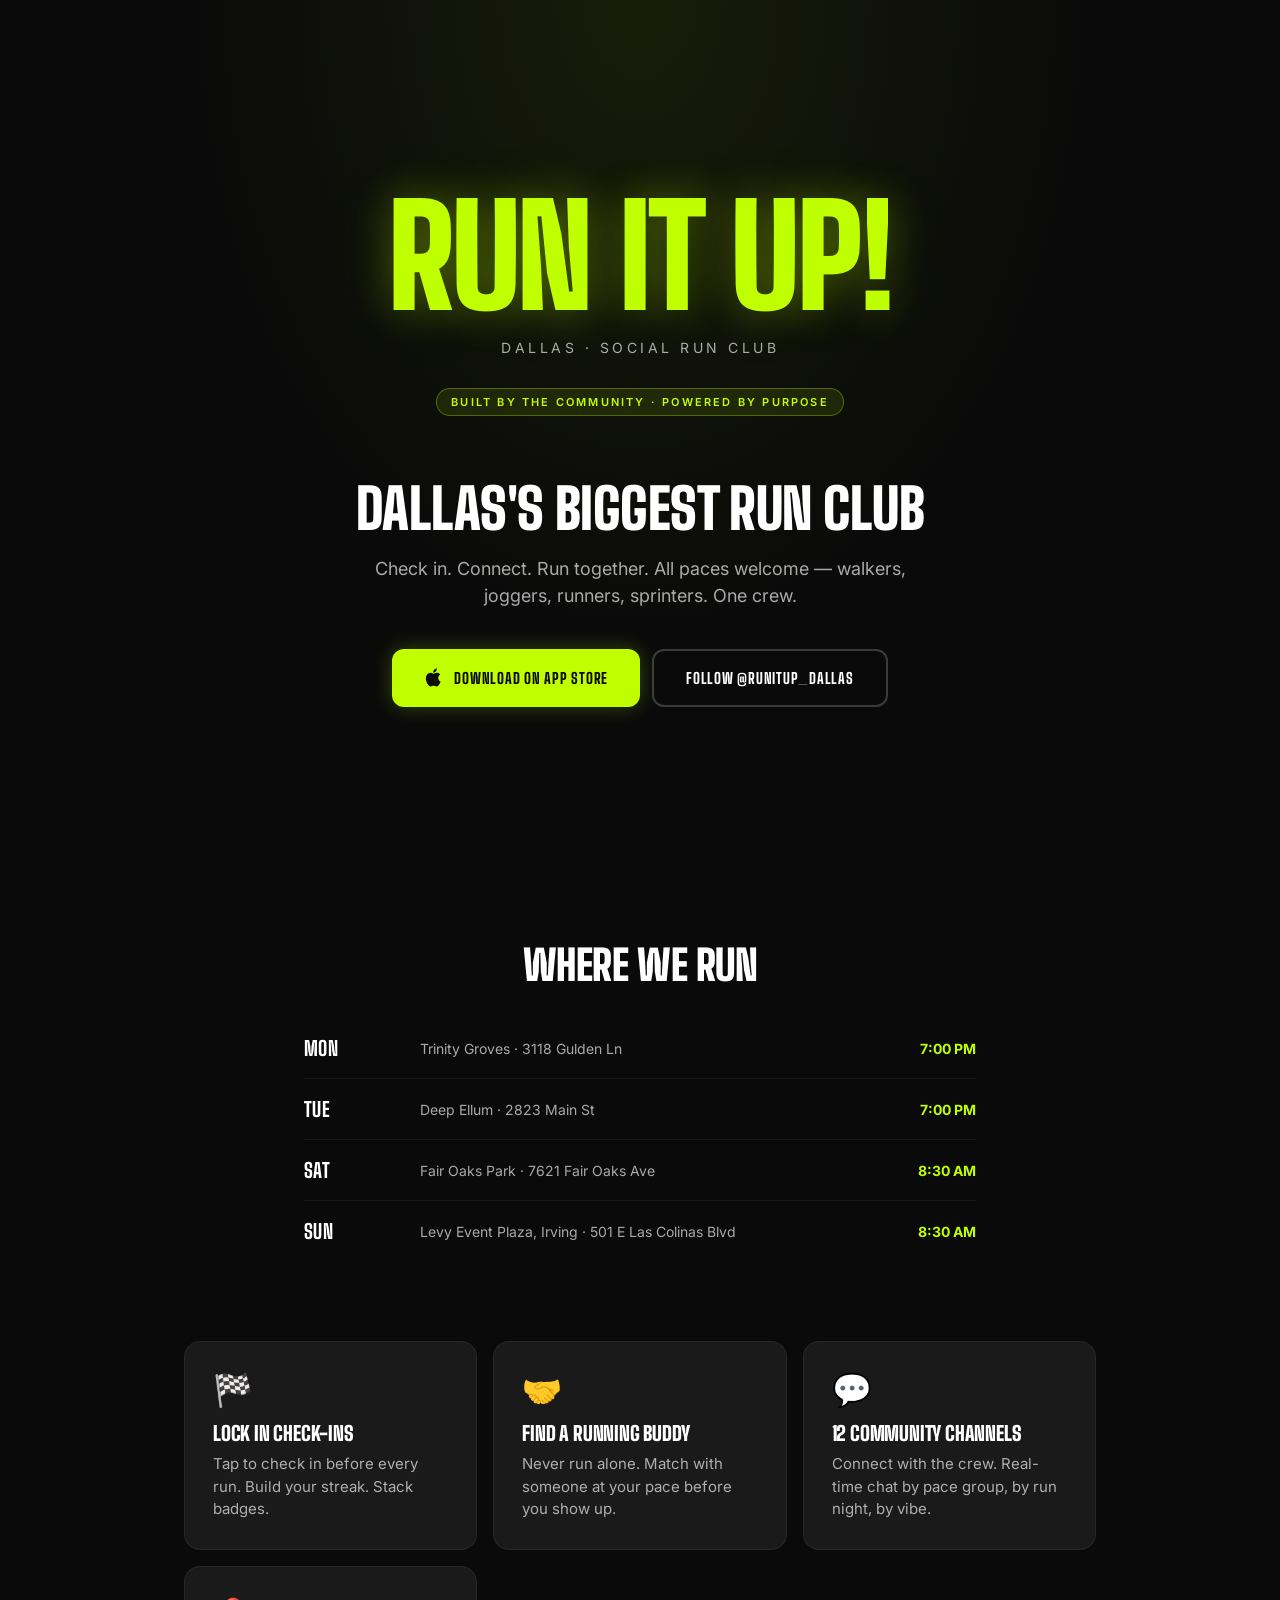
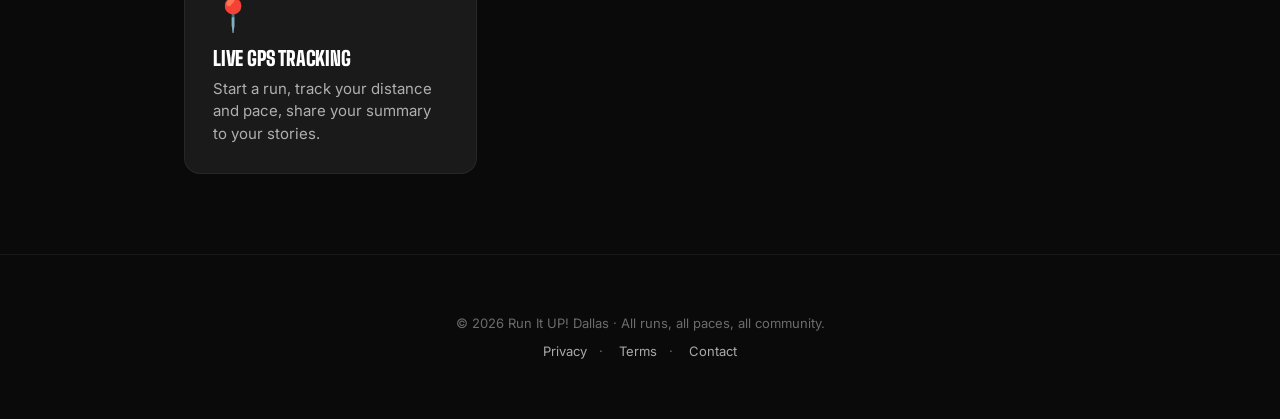
==== index.html @ f22ad1de "Initial landing page" ====
<!DOCTYPE html>
<html lang="en">
<head>
  <meta charset="UTF-8">
  <meta name="viewport" content="width=device-width, initial-scale=1.0, viewport-fit=cover">
  <title>Run It UP! Dallas — Built By the Community, Powered by Purpose</title>
  <meta name="description" content="Run It UP! Dallas is Dallas's biggest run club. Download the app to check in, connect with runners, and find your pace.">
  <meta name="theme-color" content="#0A0A0A">
  <meta property="og:title" content="Run It UP! Dallas">
  <meta property="og:description" content="Dallas's biggest run club. Download the app.">
  <meta property="og:image" content="https://runitup-app.netlify.app/assets/og-image.jpg">
  <link rel="preconnect" href="https://fonts.googleapis.com">
  <link rel="preconnect" href="https://fonts.gstatic.com" crossorigin>
  <link href="https://fonts.googleapis.com/css2?family=Big+Shoulders+Display:wght@700;800;900&family=Inter:wght@400;500;600;700&display=swap" rel="stylesheet">
  <style>
    :root {
      --bg: #0A0A0A;
      --surface: #1A1A1A;
      --primary: #BFFF00;
      --text: #FFFFFF;
      --muted: rgba(255,255,255,0.65);
      --muted-2: rgba(255,255,255,0.4);
      --display: 'Big Shoulders Display', 'Arial Black', Impact, sans-serif;
      --body: 'Inter', -apple-system, BlinkMacSystemFont, sans-serif;
    }
    * { margin: 0; padding: 0; box-sizing: border-box; }
    html, body { background: var(--bg); color: var(--text); font-family: var(--body); overflow-x: hidden; -webkit-font-smoothing: antialiased; }
    .hero { min-height: 100vh; display: flex; flex-direction: column; align-items: center; justify-content: center; padding: 48px 24px; text-align: center; position: relative; background: radial-gradient(ellipse at top, rgba(191,255,0,0.08), transparent 50%), #0A0A0A; }
    .logo-mark { font-family: var(--display); font-weight: 900; font-size: clamp(56px, 12vw, 140px); color: var(--primary); letter-spacing: -0.02em; line-height: 0.9; text-transform: uppercase; text-shadow: 0 0 40px rgba(191,255,0,0.3), 0 0 80px rgba(191,255,0,0.1); }
    .tagline { font-family: var(--body); font-size: 14px; letter-spacing: 0.25em; text-transform: uppercase; color: var(--muted); margin-top: 20px; }
    .hero h1 { font-family: var(--display); font-weight: 900; font-size: clamp(32px, 5vw, 56px); color: var(--text); margin-top: 64px; text-transform: uppercase; letter-spacing: -0.01em; line-height: 1.05; max-width: 720px; }
    .hero-lead { font-size: 18px; color: var(--muted); margin-top: 16px; max-width: 560px; line-height: 1.5; }
    .hero-badge { display: inline-block; font-size: 11px; letter-spacing: 0.2em; text-transform: uppercase; color: var(--primary); background: rgba(191,255,0,0.1); border: 1px solid rgba(191,255,0,0.3); padding: 6px 14px; border-radius: 999px; margin-top: 32px; font-weight: 600; }
    .cta-row { display: flex; gap: 12px; flex-wrap: wrap; justify-content: center; margin-top: 40px; }
    .btn { display: inline-flex; align-items: center; gap: 10px; font-family: var(--display); font-weight: 800; letter-spacing: 0.05em; text-transform: uppercase; padding: 18px 32px; border-radius: 12px; text-decoration: none; font-size: 15px; transition: transform 0.15s ease, box-shadow 0.15s ease; }
    .btn:active { transform: scale(0.97); }
    .btn-primary { background: var(--primary); color: var(--bg); box-shadow: 0 0 20px rgba(191,255,0,0.25); }
    .btn-primary:hover { box-shadow: 0 0 40px rgba(191,255,0,0.5); }
    .btn-secondary { background: transparent; color: var(--text); border: 2px solid rgba(255,255,255,0.2); }
    .btn-secondary:hover { border-color: var(--primary); color: var(--primary); }
    .ref-note { margin-top: 28px; padding: 16px 20px; background: rgba(191,255,0,0.06); border: 1px solid rgba(191,255,0,0.2); border-radius: 12px; max-width: 440px; font-size: 14px; color: var(--text); text-align: left; display: none; }
    .ref-note strong { color: var(--primary); }
    .grid { display: grid; grid-template-columns: repeat(auto-fit, minmax(240px, 1fr)); gap: 16px; max-width: 960px; margin: 80px auto; padding: 0 24px; }
    .card { background: var(--surface); border: 1px solid rgba(255,255,255,0.06); border-radius: 16px; padding: 28px; }
    .card h3 { font-family: var(--display); font-weight: 900; text-transform: uppercase; font-size: 20px; margin-bottom: 8px; letter-spacing: -0.01em; }
    .card p { color: var(--muted); font-size: 15px; line-height: 1.5; }
    .card .emoji { font-size: 32px; display: block; margin-bottom: 12px; }
    .run-list { max-width: 720px; margin: 40px auto 80px; padding: 0 24px; }
    .run-list h2 { font-family: var(--display); font-weight: 900; text-transform: uppercase; font-size: clamp(28px, 4vw, 42px); text-align: center; margin-bottom: 28px; letter-spacing: -0.01em; }
    .run-row { display: flex; align-items: center; justify-content: space-between; padding: 18px 0; border-bottom: 1px solid rgba(255,255,255,0.06); gap: 16px; }
    .run-row:last-child { border-bottom: none; }
    .run-day { font-family: var(--display); font-weight: 800; font-size: 20px; color: var(--text); text-transform: uppercase; letter-spacing: 0.02em; min-width: 100px; }
    .run-location { flex: 1; color: var(--muted); font-size: 14px; }
    .run-time { color: var(--primary); font-weight: 700; font-size: 14px; }
    footer { text-align: center; padding: 60px 24px; border-top: 1px solid rgba(255,255,255,0.06); color: var(--muted-2); font-size: 13px; }
    footer a { color: var(--muted); text-decoration: none; margin: 0 12px; }
    footer a:hover { color: var(--primary); }
    .callback-screen { position: fixed; inset: 0; background: var(--bg); z-index: 9999; display: none; flex-direction: column; align-items: center; justify-content: center; padding: 24px; text-align: center; }
    .callback-screen.active { display: flex; }
    .spinner { width: 48px; height: 48px; border: 3px solid rgba(191,255,0,0.2); border-top-color: var(--primary); border-radius: 50%; animation: spin 1s linear infinite; margin-bottom: 24px; }
    @keyframes spin { to { transform: rotate(360deg); } }
    .callback-screen h2 { font-family: var(--display); font-weight: 900; font-size: 32px; text-transform: uppercase; margin-bottom: 12px; }
    .callback-screen p { color: var(--muted); margin-bottom: 24px; max-width: 360px; }
  </style>
</head>
<body>

  <!-- Auth callback overlay: shown when URL has code/token params -->
  <div id="callback" class="callback-screen">
    <div class="spinner"></div>
    <h2 id="cb-title">Opening Run It UP!</h2>
    <p id="cb-text">Hang on — taking you into the app.</p>
    <a id="cb-manual" class="btn btn-primary" style="display:none;" href="#">Open the App</a>
  </div>

  <main class="hero">
    <div class="logo-mark">RUN IT UP!</div>
    <div class="tagline">Dallas · Social Run Club</div>

    <span class="hero-badge">Built By the Community · Powered by Purpose</span>
    <h1>Dallas's Biggest Run Club</h1>
    <p class="hero-lead">Check in. Connect. Run together. All paces welcome — walkers, joggers, runners, sprinters. One crew.</p>

    <div id="ref-note" class="ref-note"></div>

    <div class="cta-row">
      <a class="btn btn-primary" href="https://apps.apple.com/us/app/run-it-up-dallas/id6749632500">
        <svg width="20" height="20" viewBox="0 0 24 24" fill="currentColor"><path d="M17.05 12.04c-.03-2.73 2.23-4.05 2.33-4.11-1.27-1.86-3.25-2.11-3.95-2.14-1.68-.17-3.28 1-4.14 1-.87 0-2.18-.97-3.58-.95-1.84.03-3.54 1.07-4.49 2.72-1.91 3.31-.49 8.22 1.38 10.91.91 1.32 2 2.81 3.4 2.76 1.37-.05 1.89-.89 3.55-.89 1.65 0 2.11.89 3.57.86 1.47-.02 2.4-1.34 3.31-2.67 1.04-1.53 1.47-3.01 1.49-3.09-.03-.01-2.85-1.1-2.88-4.35zm-2.73-8c.75-.91 1.26-2.18 1.12-3.44-1.08.04-2.4.72-3.18 1.62-.7.8-1.31 2.09-1.15 3.33 1.21.1 2.45-.61 3.21-1.51z"/></svg>
        Download on App Store
      </a>
      <a class="btn btn-secondary" href="https://instagram.com/runitup_dallas">Follow @runitup_dallas</a>
    </div>
  </main>

  <section class="run-list">
    <h2>Where We Run</h2>
    <div class="run-row"><div class="run-day">Mon</div><div class="run-location">Trinity Groves · 3118 Gulden Ln</div><div class="run-time">7:00 PM</div></div>
    <div class="run-row"><div class="run-day">Tue</div><div class="run-location">Deep Ellum · 2823 Main St</div><div class="run-time">7:00 PM</div></div>
    <div class="run-row"><div class="run-day">Sat</div><div class="run-location">Fair Oaks Park · 7621 Fair Oaks Ave</div><div class="run-time">8:30 AM</div></div>
    <div class="run-row"><div class="run-day">Sun</div><div class="run-location">Levy Event Plaza, Irving · 501 E Las Colinas Blvd</div><div class="run-time">8:30 AM</div></div>
  </section>

  <section class="grid">
    <div class="card"><span class="emoji">🏁</span><h3>Lock In Check-Ins</h3><p>Tap to check in before every run. Build your streak. Stack badges.</p></div>
    <div class="card"><span class="emoji">🤝</span><h3>Find a Running Buddy</h3><p>Never run alone. Match with someone at your pace before you show up.</p></div>
    <div class="card"><span class="emoji">💬</span><h3>12 Community Channels</h3><p>Connect with the crew. Real-time chat by pace group, by run night, by vibe.</p></div>
    <div class="card"><span class="emoji">📍</span><h3>Live GPS Tracking</h3><p>Start a run, track your distance and pace, share your summary to your stories.</p></div>
  </section>

  <footer>
    <div>&copy; 2026 Run It UP! Dallas · All runs, all paces, all community.</div>
    <div style="margin-top: 12px;">
      <a href="/privacy.html">Privacy</a>·
      <a href="/terms.html">Terms</a>·
      <a href="mailto:contactus@runitupdallas.com">Contact</a>
    </div>
  </footer>

  <script>
    // ===== AUTH DEEP-LINK CALLBACK HANDLER =====
    // Supabase email confirmation, password reset, magic link all redirect here.
    // We preserve the hash/query and forward to the iOS deep link scheme.
    (function() {
      const hash = window.location.hash || '';
      const search = window.location.search || '';
      const path = window.location.pathname || '/';

      const isAuthCallback = path.includes('/auth/callback') || hash.includes('access_token') || hash.includes('error_code') || search.includes('code=') || search.includes('token_hash=');

      if (isAuthCallback) {
        const cb = document.getElementById('callback');
        cb.classList.add('active');

        // Build deep link preserving params
        const deepLink = 'com.runitupdallas.app://auth/callback' + search + hash;
        const manual = document.getElementById('cb-manual');
        manual.href = deepLink;

        // Try automatic open
        window.location.replace(deepLink);

        // If we're still here in 2s, show manual button
        setTimeout(() => {
          document.getElementById('cb-title').textContent = 'Almost there';
          document.getElementById('cb-text').textContent = 'If the app didn\'t open, tap below.';
          manual.style.display = 'inline-flex';
        }, 2000);
        return;
      }

      // ===== REFERRAL LINK HANDLING =====
      const params = new URLSearchParams(search);
      const ref = params.get('ref');
      if (ref) {
        // Store ref for attribution (read by app on first launch via pasteboard sharing)
        try { localStorage.setItem('riu_ref', ref); } catch {}
        // Show personalized banner
        const note = document.getElementById('ref-note');
        note.innerHTML = '<strong>A friend invited you.</strong> Download the app and you\'ll show up in their crew.';
        note.style.display = 'block';
      }
    })();
  </script>
</body>
</html>
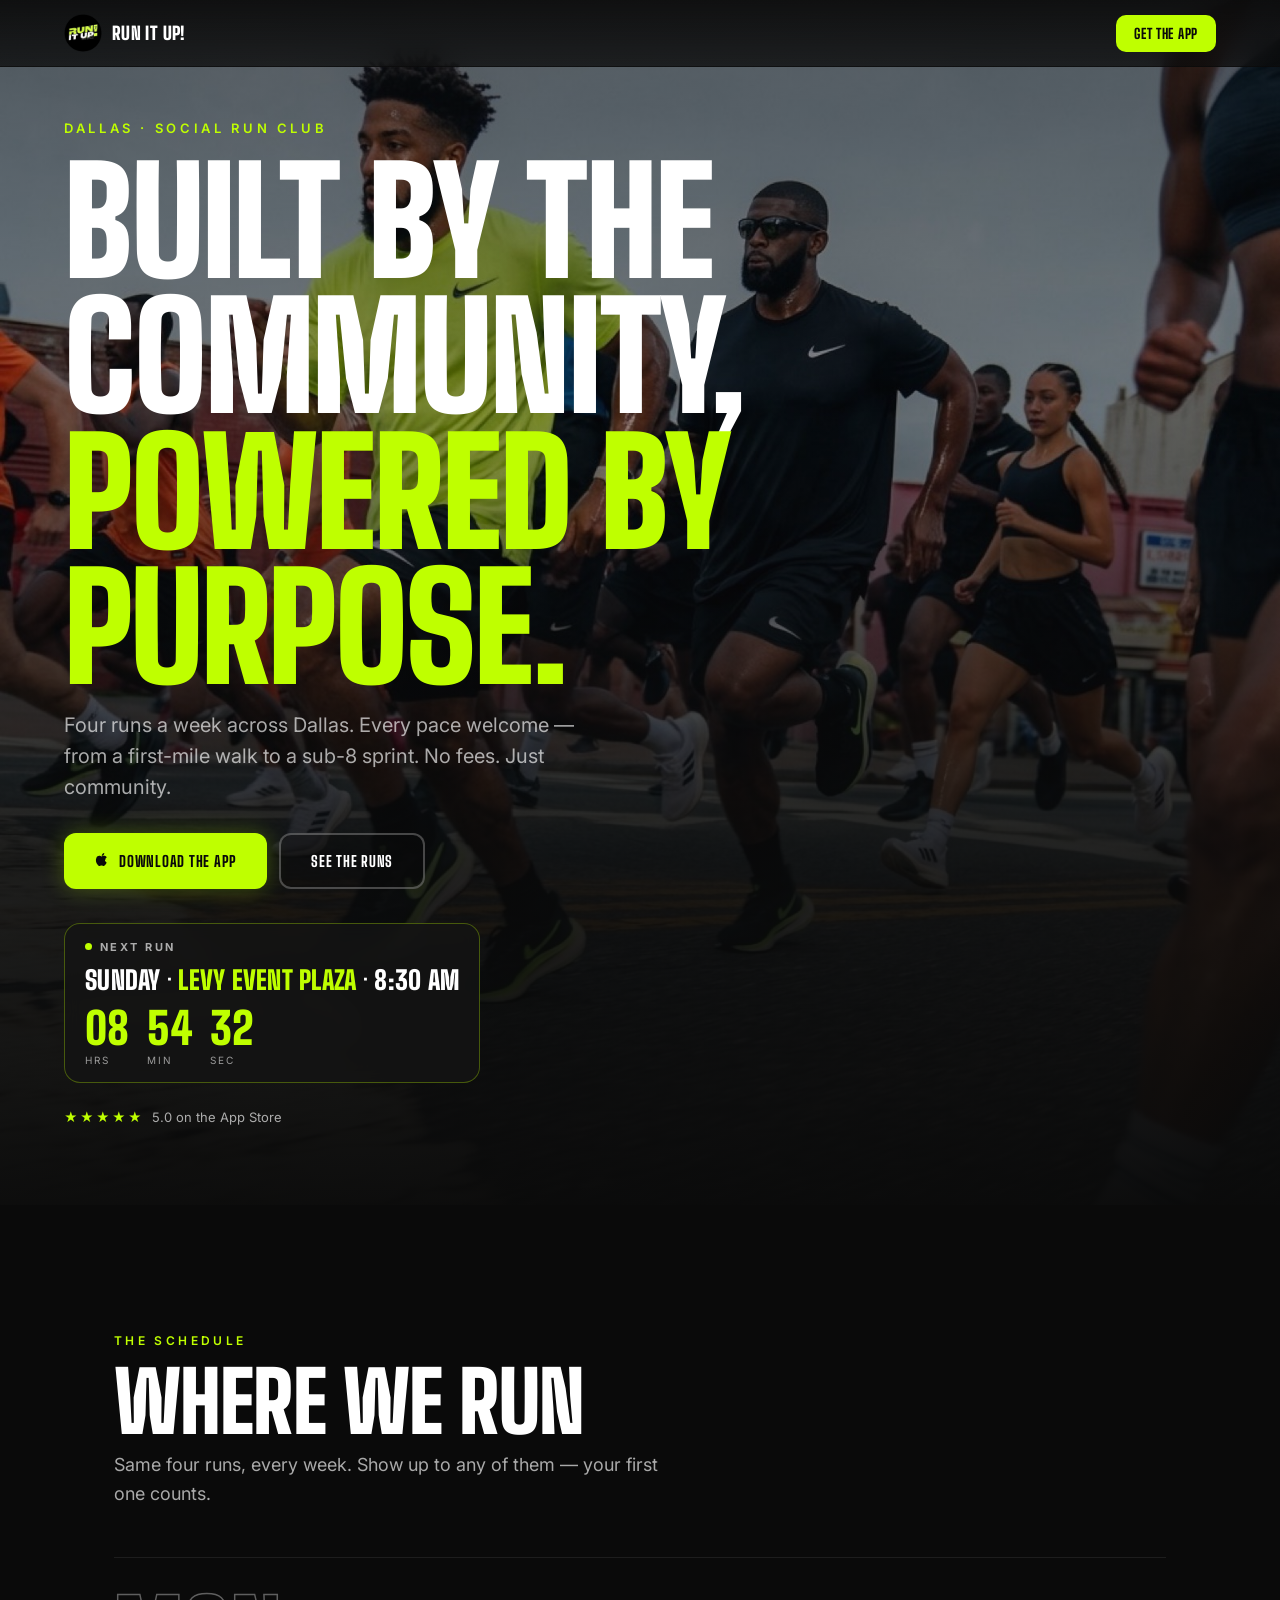
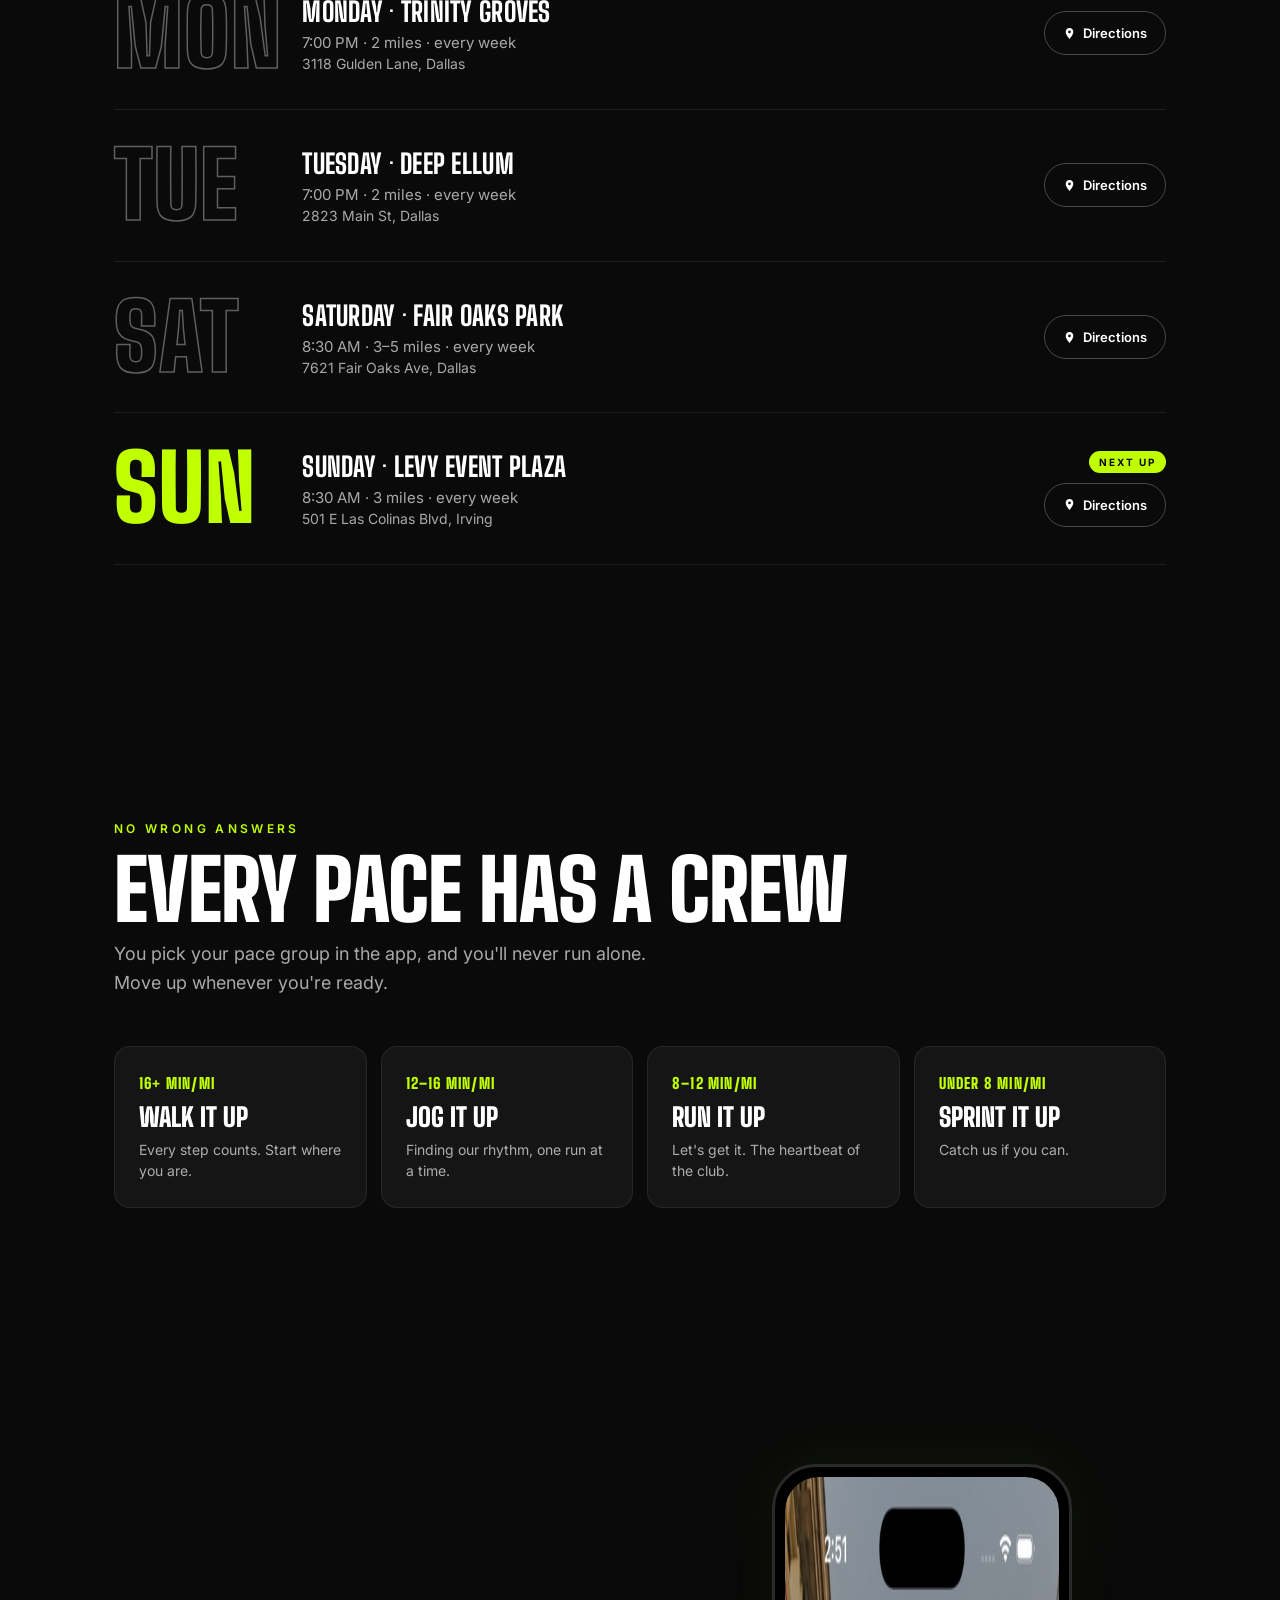
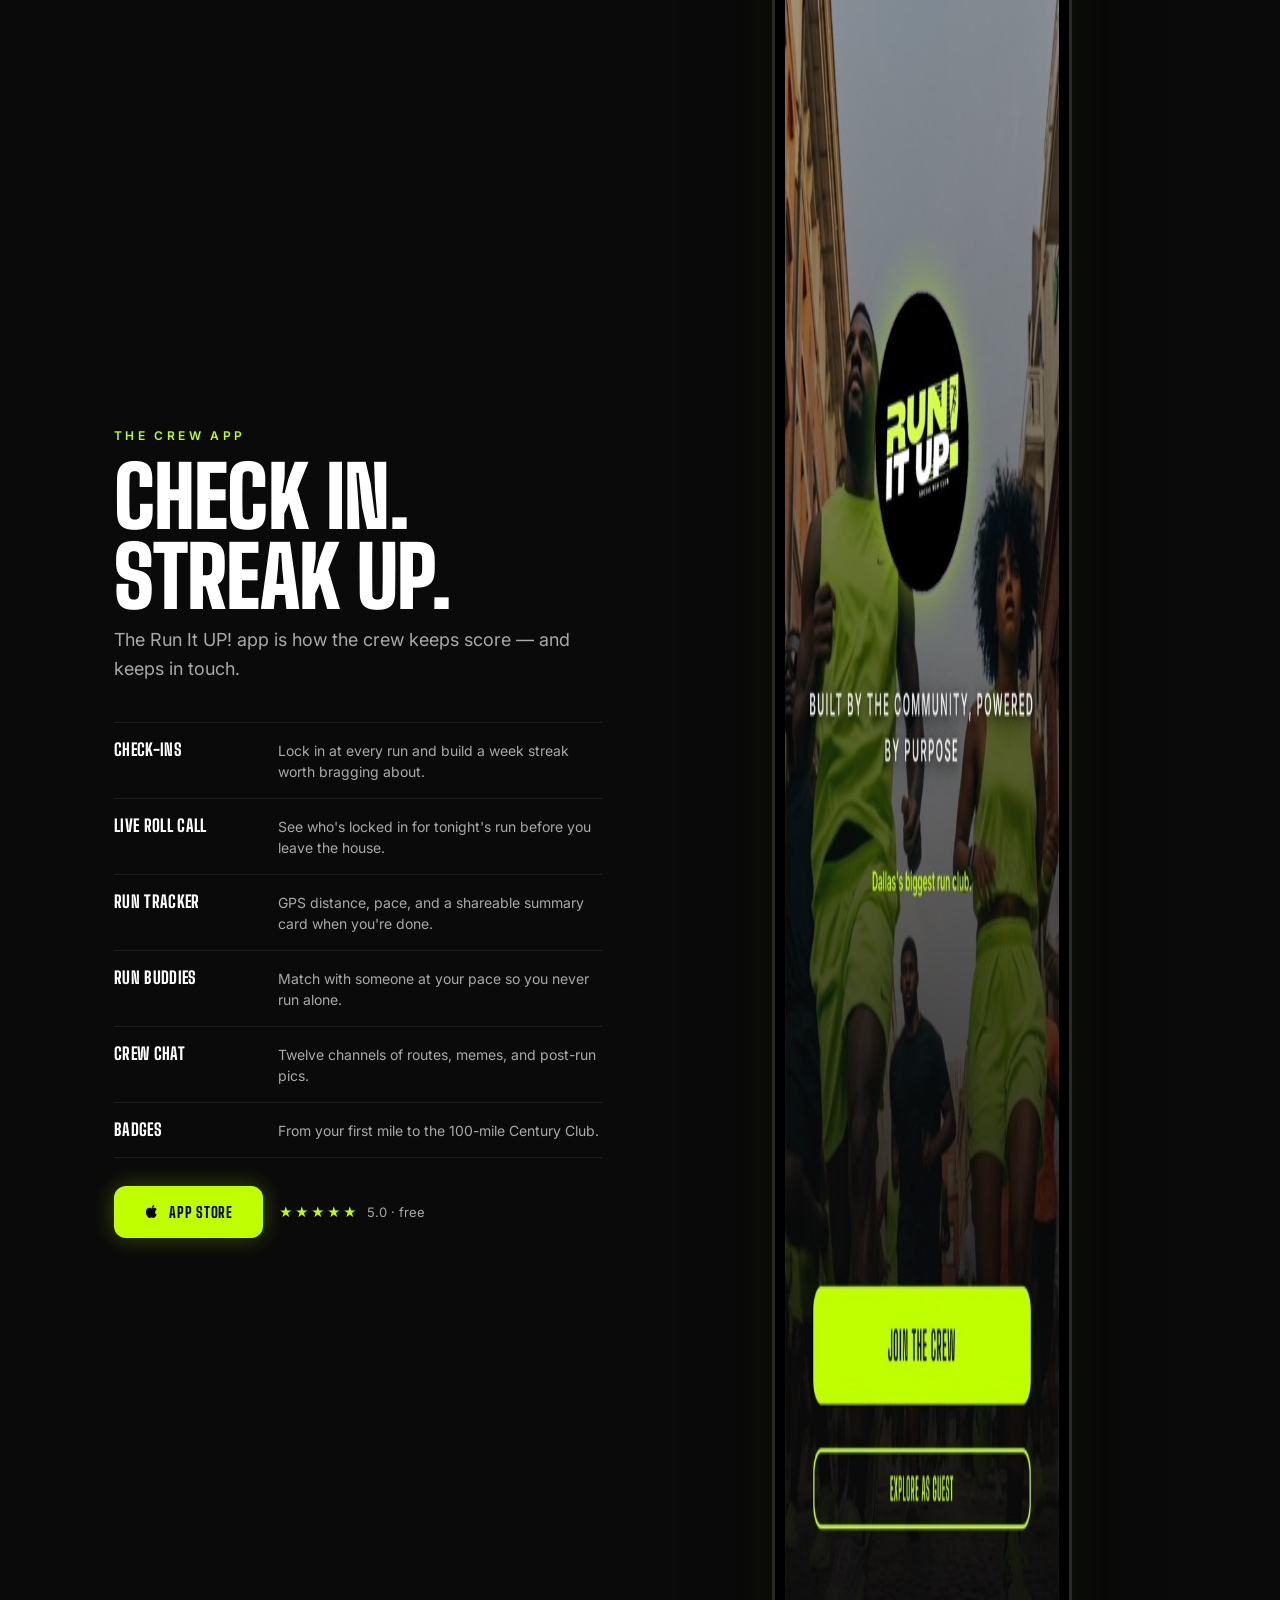
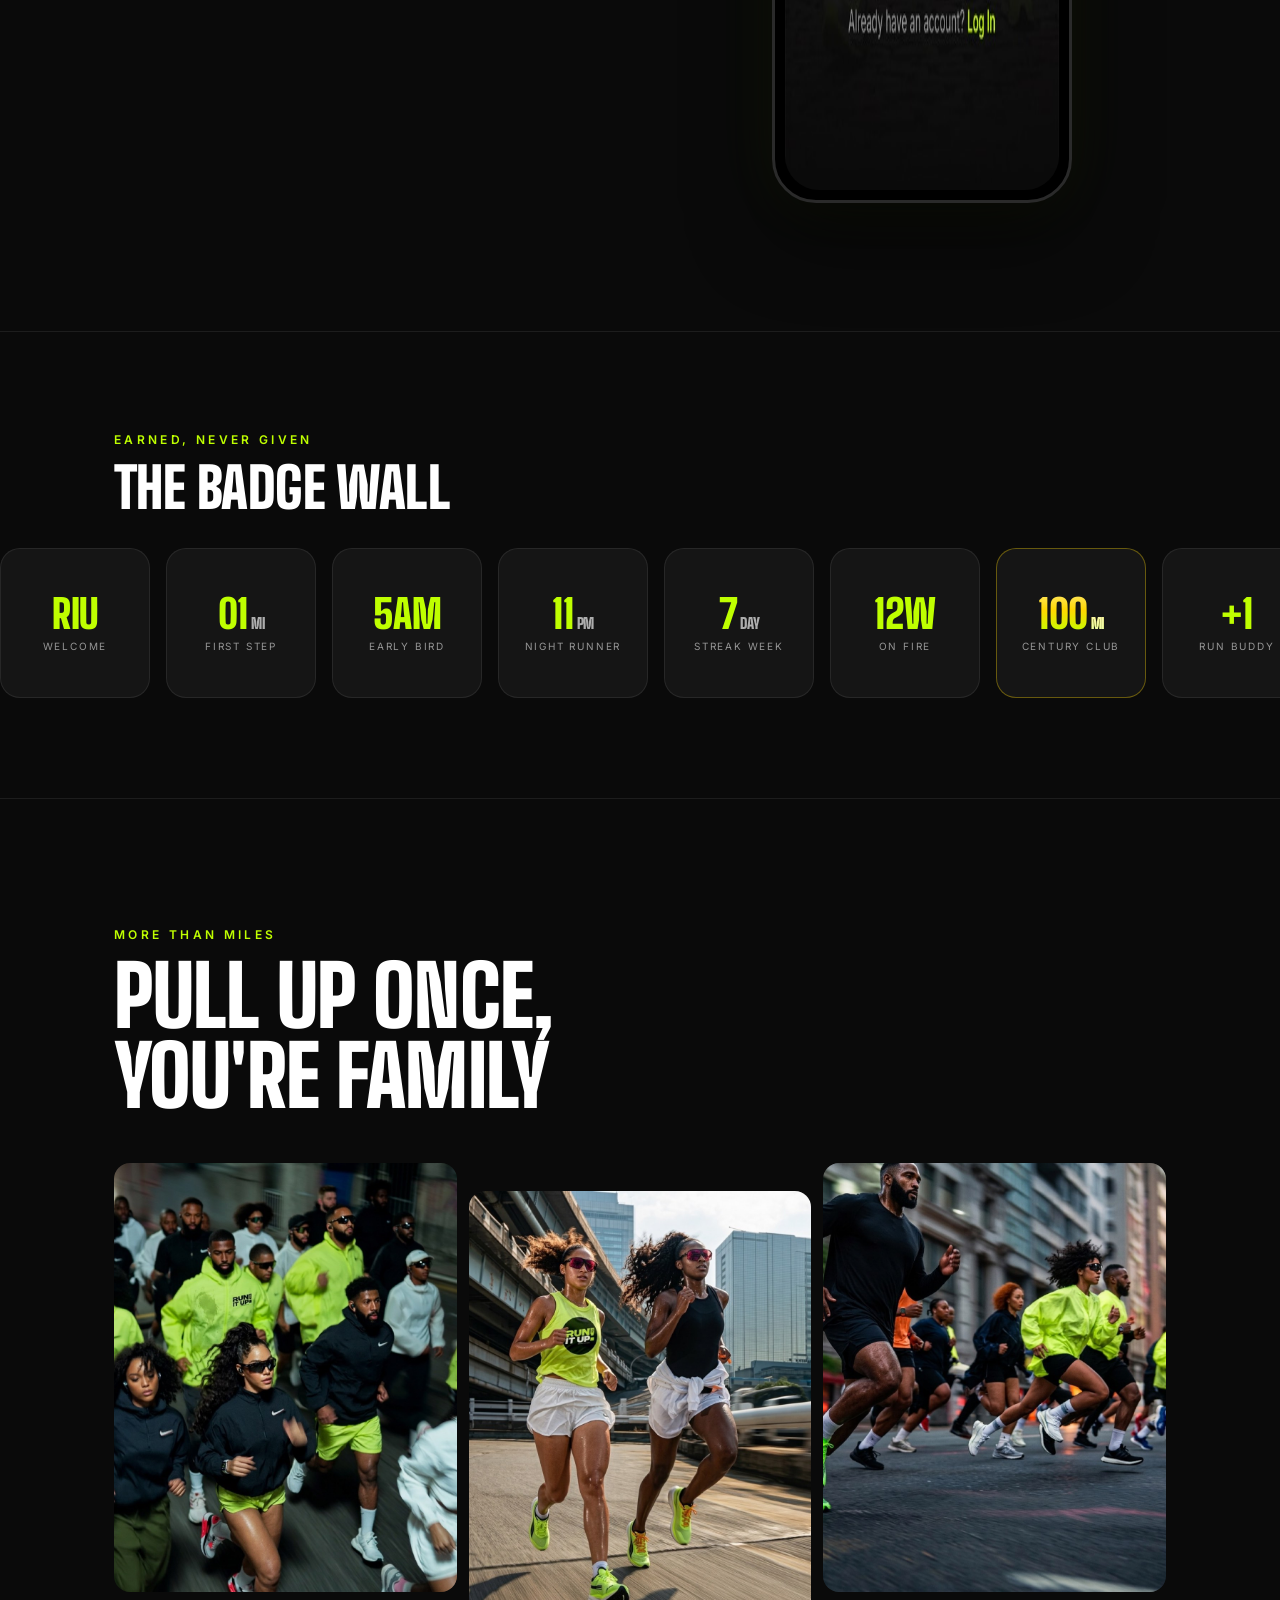
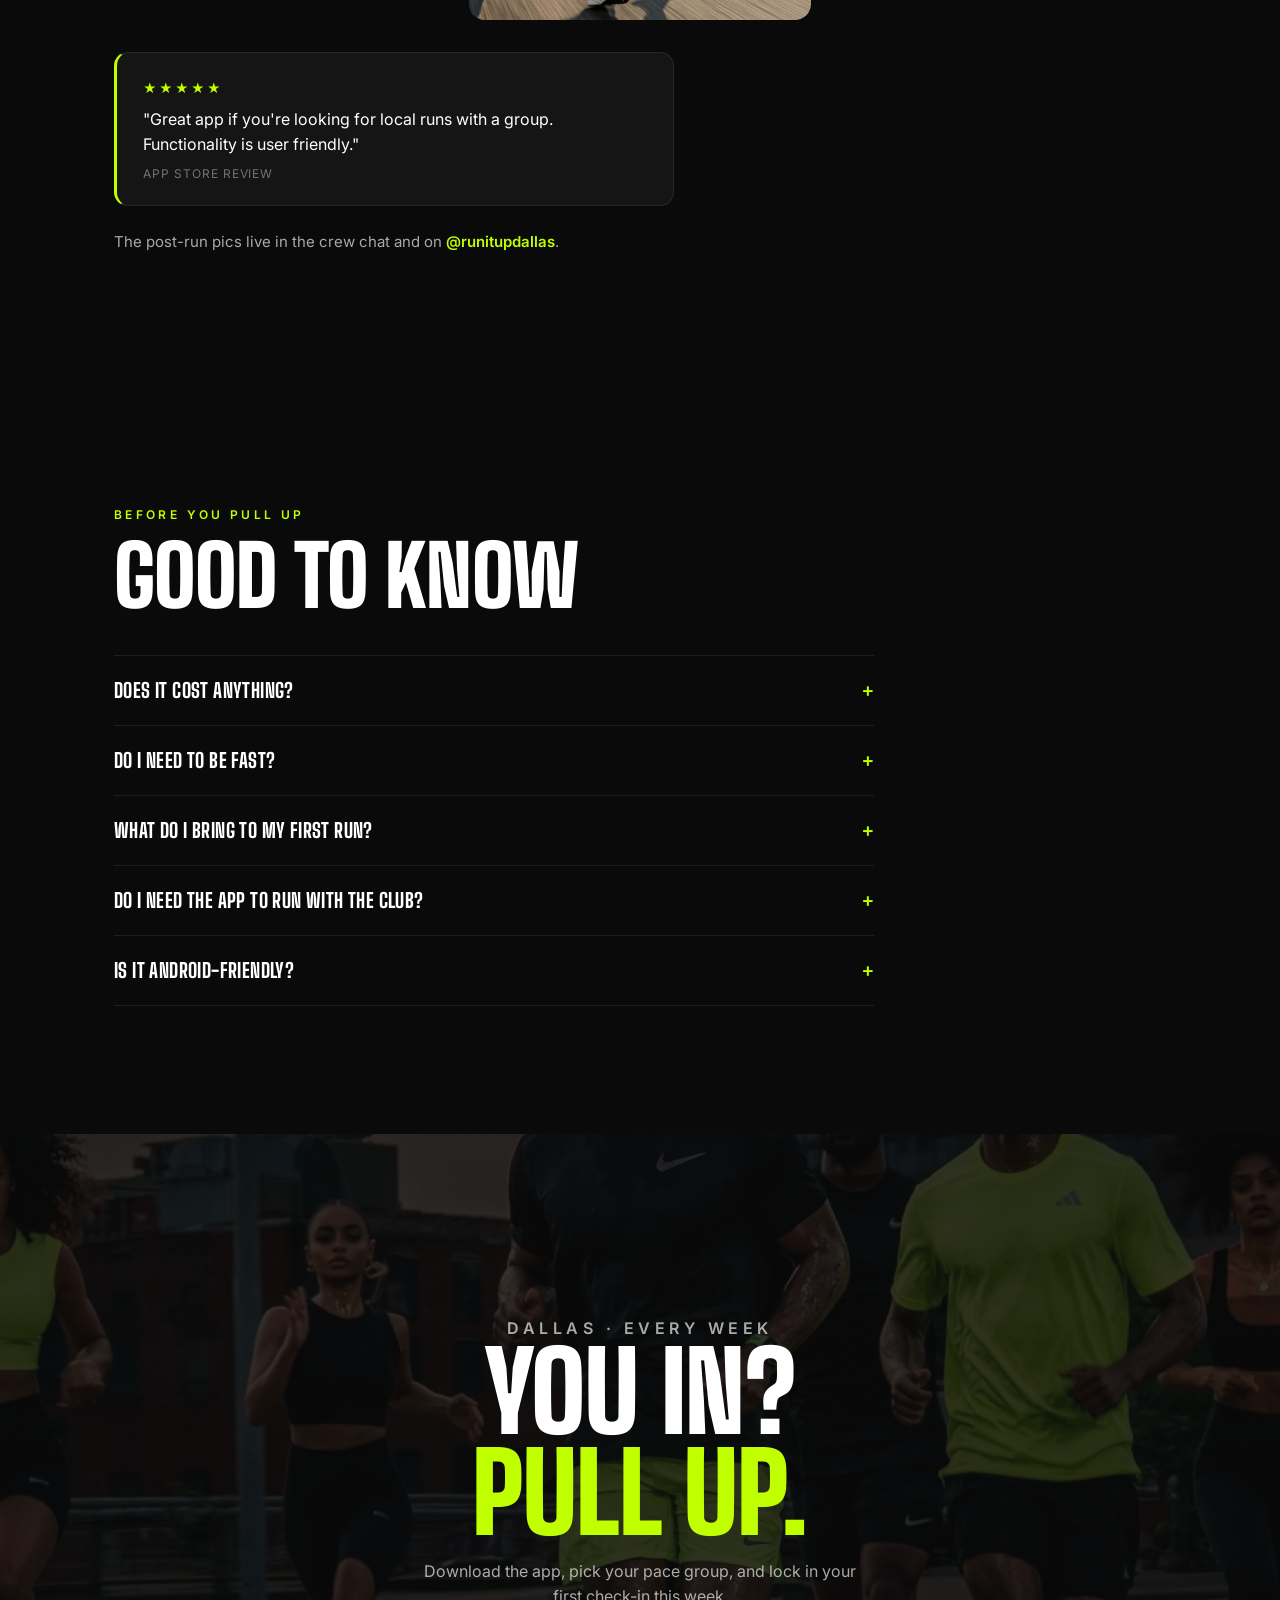
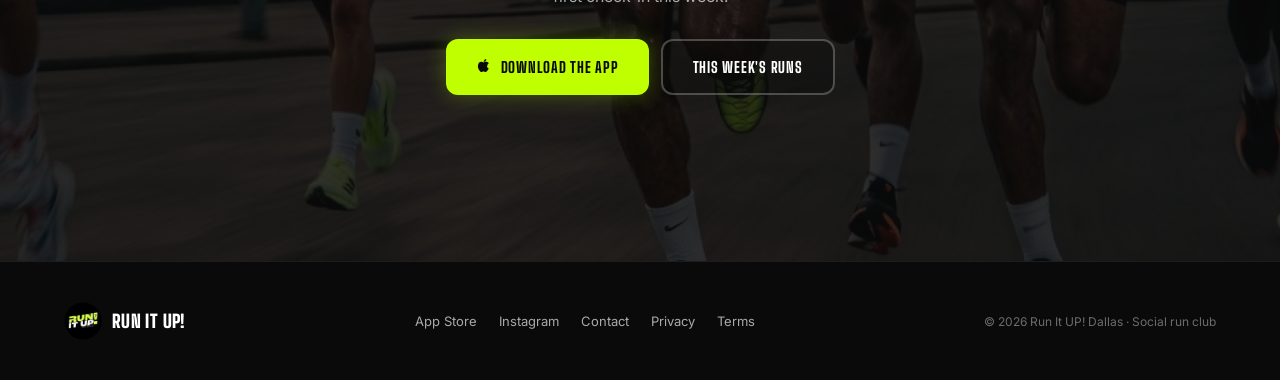
==== commit a26c02c7: "feat: full Run It UP! Dallas website — live next-run countdown, schedule, pace groups, app showcase," ====
--- a/index.html
+++ b/index.html
@@ -3,163 +3,667 @@
 <head>
   <meta charset="UTF-8">
   <meta name="viewport" content="width=device-width, initial-scale=1.0, viewport-fit=cover">
-  <title>Run It UP! Dallas — Built By the Community, Powered by Purpose</title>
-  <meta name="description" content="Run It UP! Dallas is Dallas's biggest run club. Download the app to check in, connect with runners, and find your pace.">
+  <title>Run It UP! Dallas — Social Run Club · Four Runs a Week, Every Pace Welcome</title>
+  <meta name="description" content="Run It UP! Dallas is a free social run club. Monday at Trinity Groves, Tuesday in Deep Ellum, Saturday at Fair Oaks Park, Sunday at Levy Event Plaza. Every pace welcome — download the app to check in, build your streak, and find a run buddy.">
   <meta name="theme-color" content="#0A0A0A">
-  <meta property="og:title" content="Run It UP! Dallas">
-  <meta property="og:description" content="Dallas's biggest run club. Download the app.">
-  <meta property="og:image" content="https://runitup-app.netlify.app/assets/og-image.jpg">
+  <link rel="canonical" href="https://taylormadecreative.github.io/runitup-app-site/">
+  <meta property="og:title" content="Run It UP! Dallas — Social Run Club">
+  <meta property="og:description" content="Four runs a week. Every pace welcome. No fees — just community. Download the app and pull up.">
+  <meta property="og:image" content="https://taylormadecreative.github.io/runitup-app-site/assets/og-image.jpg">
+  <meta property="og:url" content="https://taylormadecreative.github.io/runitup-app-site/">
+  <meta property="og:type" content="website">
+  <meta property="og:site_name" content="Run It UP! Dallas">
+  <meta name="twitter:card" content="summary_large_image">
+  <link rel="icon" href="assets/logo.png">
+  <link rel="apple-touch-icon" href="assets/logo.png">
+  <link rel="preload" as="image" href="assets/photos/pack-street.jpg" fetchpriority="high">
   <link rel="preconnect" href="https://fonts.googleapis.com">
   <link rel="preconnect" href="https://fonts.gstatic.com" crossorigin>
   <link href="https://fonts.googleapis.com/css2?family=Big+Shoulders+Display:wght@700;800;900&family=Inter:wght@400;500;600;700&display=swap" rel="stylesheet">
+  <script type="application/ld+json">
+  {
+    "@context": "https://schema.org",
+    "@graph": [
+      {
+        "@type": "SportsClub",
+        "@id": "https://taylormadecreative.github.io/runitup-app-site/#club",
+        "name": "Run It UP! Dallas",
+        "description": "Free social run club in Dallas, Texas. Four runs a week, every pace welcome.",
+        "url": "https://taylormadecreative.github.io/runitup-app-site/",
+        "email": "contactus@runitupdallas.com",
+        "areaServed": { "@type": "City", "name": "Dallas", "address": { "@type": "PostalAddress", "addressRegion": "TX", "addressCountry": "US" } },
+        "sameAs": [
+          "https://instagram.com/runitupdallas",
+          "https://apps.apple.com/us/app/run-it-up-dallas/id6761876137"
+        ]
+      },
+      {
+        "@type": "Event",
+        "name": "Run It UP! Dallas — Monday Run at Trinity Groves",
+        "organizer": { "@id": "https://taylormadecreative.github.io/runitup-app-site/#club" },
+        "isAccessibleForFree": true,
+        "eventAttendanceMode": "https://schema.org/OfflineEventAttendanceMode",
+        "eventSchedule": { "@type": "Schedule", "byDay": "https://schema.org/Monday", "startTime": "19:00", "repeatFrequency": "P1W", "scheduleTimezone": "America/Chicago" },
+        "location": { "@type": "Place", "name": "Trinity Groves", "address": { "@type": "PostalAddress", "streetAddress": "3118 Gulden Lane", "addressLocality": "Dallas", "addressRegion": "TX", "addressCountry": "US" } }
+      },
+      {
+        "@type": "Event",
+        "name": "Run It UP! Dallas — Tuesday Run in Deep Ellum",
+        "organizer": { "@id": "https://taylormadecreative.github.io/runitup-app-site/#club" },
+        "isAccessibleForFree": true,
+        "eventAttendanceMode": "https://schema.org/OfflineEventAttendanceMode",
+        "eventSchedule": { "@type": "Schedule", "byDay": "https://schema.org/Tuesday", "startTime": "19:00", "repeatFrequency": "P1W", "scheduleTimezone": "America/Chicago" },
+        "location": { "@type": "Place", "name": "Deep Ellum", "address": { "@type": "PostalAddress", "streetAddress": "2823 Main St", "addressLocality": "Dallas", "addressRegion": "TX", "addressCountry": "US" } }
+      },
+      {
+        "@type": "Event",
+        "name": "Run It UP! Dallas — Saturday Run at Fair Oaks Park",
+        "organizer": { "@id": "https://taylormadecreative.github.io/runitup-app-site/#club" },
+        "isAccessibleForFree": true,
+        "eventAttendanceMode": "https://schema.org/OfflineEventAttendanceMode",
+        "eventSchedule": { "@type": "Schedule", "byDay": "https://schema.org/Saturday", "startTime": "08:30", "repeatFrequency": "P1W", "scheduleTimezone": "America/Chicago" },
+        "location": { "@type": "Place", "name": "Fair Oaks Park", "address": { "@type": "PostalAddress", "streetAddress": "7621 Fair Oaks Ave", "addressLocality": "Dallas", "addressRegion": "TX", "addressCountry": "US" } }
+      },
+      {
+        "@type": "Event",
+        "name": "Run It UP! Dallas — Sunday Run at Levy Event Plaza",
+        "organizer": { "@id": "https://taylormadecreative.github.io/runitup-app-site/#club" },
+        "isAccessibleForFree": true,
+        "eventAttendanceMode": "https://schema.org/OfflineEventAttendanceMode",
+        "eventSchedule": { "@type": "Schedule", "byDay": "https://schema.org/Sunday", "startTime": "08:30", "repeatFrequency": "P1W", "scheduleTimezone": "America/Chicago" },
+        "location": { "@type": "Place", "name": "Levy Event Plaza", "address": { "@type": "PostalAddress", "streetAddress": "501 E Las Colinas Blvd", "addressLocality": "Irving", "addressRegion": "TX", "addressCountry": "US" } }
+      },
+      {
+        "@type": "SoftwareApplication",
+        "name": "Run It Up Dallas!",
+        "operatingSystem": "iOS",
+        "applicationCategory": "HealthApplication",
+        "url": "https://apps.apple.com/us/app/run-it-up-dallas/id6761876137",
+        "offers": { "@type": "Offer", "price": "0", "priceCurrency": "USD" },
+        "aggregateRating": { "@type": "AggregateRating", "ratingValue": "5.0", "ratingCount": "1" }
+      },
+      {
+        "@type": "FAQPage",
+        "mainEntity": [
+          { "@type": "Question", "name": "Does it cost anything?", "acceptedAnswer": { "@type": "Answer", "text": "No. Run It UP! Dallas is free — no fees, no memberships. Show up, run, hang out." } },
+          { "@type": "Question", "name": "Do I need to be fast?", "acceptedAnswer": { "@type": "Answer", "text": "Not even a little. There are four pace groups from a 16-minute-mile walk to a sub-8 sprint, and every group has a crew." } },
+          { "@type": "Question", "name": "What do I bring to my first run?", "acceptedAnswer": { "@type": "Answer", "text": "Shoes, water, and the app if you want your first run to count toward your streak. Come a few minutes early and say you're new." } },
+          { "@type": "Question", "name": "Do I need the app to run with the club?", "acceptedAnswer": { "@type": "Answer", "text": "No — just pull up. The app is where check-ins, streaks, badges, run buddies, and the crew chat live, and you can explore it as a guest first." } },
+          { "@type": "Question", "name": "Is it Android-friendly?", "acceptedAnswer": { "@type": "Answer", "text": "The app is on iPhone today. Android runners are still crew — the schedule on this page is always current." } }
+        ]
+      }
+    ]
+  }
+  </script>
   <style>
     :root {
-      --bg: #0A0A0A;
+      --ink: #0A0A0A;
+      --asphalt: #151515;
       --surface: #1A1A1A;
-      --primary: #BFFF00;
+      --volt: #BFFF00;
+      --spark: #FF6B2B;
       --text: #FFFFFF;
       --muted: rgba(255,255,255,0.65);
       --muted-2: rgba(255,255,255,0.4);
+      --line: rgba(255,255,255,0.08);
       --display: 'Big Shoulders Display', 'Arial Black', Impact, sans-serif;
       --body: 'Inter', -apple-system, BlinkMacSystemFont, sans-serif;
+      --pad: clamp(20px, 5vw, 64px);
     }
     * { margin: 0; padding: 0; box-sizing: border-box; }
-    html, body { background: var(--bg); color: var(--text); font-family: var(--body); overflow-x: hidden; -webkit-font-smoothing: antialiased; }
-    .hero { min-height: 100vh; display: flex; flex-direction: column; align-items: center; justify-content: center; padding: 48px 24px; text-align: center; position: relative; background: radial-gradient(ellipse at top, rgba(191,255,0,0.08), transparent 50%), #0A0A0A; }
-    .logo-mark { font-family: var(--display); font-weight: 900; font-size: clamp(56px, 12vw, 140px); color: var(--primary); letter-spacing: -0.02em; line-height: 0.9; text-transform: uppercase; text-shadow: 0 0 40px rgba(191,255,0,0.3), 0 0 80px rgba(191,255,0,0.1); }
-    .tagline { font-family: var(--body); font-size: 14px; letter-spacing: 0.25em; text-transform: uppercase; color: var(--muted); margin-top: 20px; }
-    .hero h1 { font-family: var(--display); font-weight: 900; font-size: clamp(32px, 5vw, 56px); color: var(--text); margin-top: 64px; text-transform: uppercase; letter-spacing: -0.01em; line-height: 1.05; max-width: 720px; }
-    .hero-lead { font-size: 18px; color: var(--muted); margin-top: 16px; max-width: 560px; line-height: 1.5; }
-    .hero-badge { display: inline-block; font-size: 11px; letter-spacing: 0.2em; text-transform: uppercase; color: var(--primary); background: rgba(191,255,0,0.1); border: 1px solid rgba(191,255,0,0.3); padding: 6px 14px; border-radius: 999px; margin-top: 32px; font-weight: 600; }
-    .cta-row { display: flex; gap: 12px; flex-wrap: wrap; justify-content: center; margin-top: 40px; }
-    .btn { display: inline-flex; align-items: center; gap: 10px; font-family: var(--display); font-weight: 800; letter-spacing: 0.05em; text-transform: uppercase; padding: 18px 32px; border-radius: 12px; text-decoration: none; font-size: 15px; transition: transform 0.15s ease, box-shadow 0.15s ease; }
+    html { scroll-behavior: smooth; }
+    html, body { background: var(--ink); color: var(--text); font-family: var(--body); overflow-x: hidden; -webkit-font-smoothing: antialiased; }
+    img { max-width: 100%; display: block; }
+    a { color: inherit; }
+    :focus-visible { outline: 2px solid var(--volt); outline-offset: 3px; border-radius: 4px; }
+    section[id] { scroll-margin-top: 84px; }
+
+    .eyebrow { font-size: 12px; font-weight: 600; letter-spacing: 0.28em; text-transform: uppercase; color: var(--volt); }
+    .section { padding: clamp(72px, 10vw, 140px) var(--pad); max-width: 1180px; margin: 0 auto; }
+    .section-title { font-family: var(--display); font-weight: 900; text-transform: uppercase; font-size: clamp(40px, 7vw, 84px); line-height: 0.95; letter-spacing: -0.01em; margin: 14px 0 10px; }
+    .section-sub { color: var(--muted); font-size: clamp(15px, 1.6vw, 18px); line-height: 1.6; max-width: 560px; }
+    .apple-mark { width: 15px; height: 15px; flex: none; }
+
+    /* ===== Header ===== */
+    header {
+      position: fixed; top: 0; left: 0; right: 0; z-index: 50;
+      display: flex; align-items: center; justify-content: space-between;
+      padding: 14px var(--pad);
+      background: linear-gradient(rgba(10,10,10,0.92), rgba(10,10,10,0.75));
+      backdrop-filter: blur(12px); -webkit-backdrop-filter: blur(12px);
+      border-bottom: 1px solid transparent;
+      transition: border-color 0.3s ease;
+    }
+    header.scrolled { border-bottom-color: var(--line); }
+    .brand { display: flex; align-items: center; gap: 10px; text-decoration: none; }
+    .brand img { width: 38px; height: 38px; border-radius: 50%; }
+    .brand span { font-family: var(--display); font-weight: 900; text-transform: uppercase; font-size: 18px; letter-spacing: 0.02em; }
+    .header-cta { font-family: var(--display); font-weight: 800; text-transform: uppercase; letter-spacing: 0.05em; font-size: 14px; color: var(--ink); background: var(--volt); padding: 10px 18px; border-radius: 10px; text-decoration: none; transition: box-shadow 0.2s ease, transform 0.15s ease; }
+    .header-cta:hover { box-shadow: 0 0 28px rgba(191,255,0,0.45); }
+    .header-cta:active { transform: scale(0.97); }
+
+    /* ===== Invite banner (?ref=) ===== */
+    .invite-banner { display: none; position: fixed; top: 70px; left: 50%; transform: translateX(-50%); z-index: 49; background: rgba(26,26,26,0.97); border: 1px solid rgba(191,255,0,0.35); border-radius: 14px; padding: 14px 44px 14px 18px; font-size: 14px; line-height: 1.45; max-width: min(92vw, 460px); box-shadow: 0 8px 32px rgba(0,0,0,0.5); }
+    .invite-banner strong { color: var(--volt); }
+    .invite-banner.show { display: block; }
+    .invite-close { position: absolute; top: 6px; right: 6px; width: 34px; height: 34px; display: flex; align-items: center; justify-content: center; background: none; border: 0; color: var(--muted); font-size: 20px; cursor: pointer; border-radius: 50%; }
+    .invite-close:hover { color: var(--text); }
+    .invite-banner a { color: var(--volt); font-weight: 600; }
+
+    /* ===== Hero ===== */
+    .hero { position: relative; min-height: 100svh; display: flex; flex-direction: column; justify-content: flex-end; padding: 120px var(--pad) clamp(48px, 7vw, 80px); isolation: isolate; }
+    .hero-bg { position: absolute; inset: 0; z-index: -1; background-image: url('assets/photos/pack-street.jpg'); background-size: cover; background-position: center 30%; }
+    .hero-bg::after { content: ''; position: absolute; inset: 0; background: linear-gradient(rgba(10,10,10,0.55) 0%, rgba(10,10,10,0.35) 35%, rgba(10,10,10,0.86) 72%, rgba(10,10,10,0.98) 100%); }
+    .hero-inner { max-width: 1180px; margin: 0 auto; width: 100%; }
+    .hero .eyebrow { font-size: 13px; }
+    .hero h1 { font-family: var(--display); font-weight: 900; text-transform: uppercase; letter-spacing: -0.015em; line-height: 0.92; font-size: clamp(56px, 11.5vw, 148px); margin: 18px 0 14px; }
+    .hero h1 .volt { color: var(--volt); }
+    .hero-lead { font-size: clamp(16px, 2vw, 20px); color: var(--muted); max-width: 520px; line-height: 1.55; }
+    .cta-row { display: flex; gap: 12px; flex-wrap: wrap; margin-top: 30px; }
+    .btn { display: inline-flex; align-items: center; gap: 10px; font-family: var(--display); font-weight: 800; letter-spacing: 0.05em; text-transform: uppercase; padding: 17px 30px; border-radius: 12px; text-decoration: none; font-size: 15px; transition: transform 0.15s ease, box-shadow 0.2s ease, border-color 0.2s ease, color 0.2s ease; }
     .btn:active { transform: scale(0.97); }
-    .btn-primary { background: var(--primary); color: var(--bg); box-shadow: 0 0 20px rgba(191,255,0,0.25); }
-    .btn-primary:hover { box-shadow: 0 0 40px rgba(191,255,0,0.5); }
-    .btn-secondary { background: transparent; color: var(--text); border: 2px solid rgba(255,255,255,0.2); }
-    .btn-secondary:hover { border-color: var(--primary); color: var(--primary); }
-    .ref-note { margin-top: 28px; padding: 16px 20px; background: rgba(191,255,0,0.06); border: 1px solid rgba(191,255,0,0.2); border-radius: 12px; max-width: 440px; font-size: 14px; color: var(--text); text-align: left; display: none; }
-    .ref-note strong { color: var(--primary); }
-    .grid { display: grid; grid-template-columns: repeat(auto-fit, minmax(240px, 1fr)); gap: 16px; max-width: 960px; margin: 80px auto; padding: 0 24px; }
-    .card { background: var(--surface); border: 1px solid rgba(255,255,255,0.06); border-radius: 16px; padding: 28px; }
-    .card h3 { font-family: var(--display); font-weight: 900; text-transform: uppercase; font-size: 20px; margin-bottom: 8px; letter-spacing: -0.01em; }
-    .card p { color: var(--muted); font-size: 15px; line-height: 1.5; }
-    .card .emoji { font-size: 32px; display: block; margin-bottom: 12px; }
-    .run-list { max-width: 720px; margin: 40px auto 80px; padding: 0 24px; }
-    .run-list h2 { font-family: var(--display); font-weight: 900; text-transform: uppercase; font-size: clamp(28px, 4vw, 42px); text-align: center; margin-bottom: 28px; letter-spacing: -0.01em; }
-    .run-row { display: flex; align-items: center; justify-content: space-between; padding: 18px 0; border-bottom: 1px solid rgba(255,255,255,0.06); gap: 16px; }
-    .run-row:last-child { border-bottom: none; }
-    .run-day { font-family: var(--display); font-weight: 800; font-size: 20px; color: var(--text); text-transform: uppercase; letter-spacing: 0.02em; min-width: 100px; }
-    .run-location { flex: 1; color: var(--muted); font-size: 14px; }
-    .run-time { color: var(--primary); font-weight: 700; font-size: 14px; }
-    footer { text-align: center; padding: 60px 24px; border-top: 1px solid rgba(255,255,255,0.06); color: var(--muted-2); font-size: 13px; }
-    footer a { color: var(--muted); text-decoration: none; margin: 0 12px; }
-    footer a:hover { color: var(--primary); }
-    .callback-screen { position: fixed; inset: 0; background: var(--bg); z-index: 9999; display: none; flex-direction: column; align-items: center; justify-content: center; padding: 24px; text-align: center; }
-    .callback-screen.active { display: flex; }
-    .spinner { width: 48px; height: 48px; border: 3px solid rgba(191,255,0,0.2); border-top-color: var(--primary); border-radius: 50%; animation: spin 1s linear infinite; margin-bottom: 24px; }
-    @keyframes spin { to { transform: rotate(360deg); } }
-    .callback-screen h2 { font-family: var(--display); font-weight: 900; font-size: 32px; text-transform: uppercase; margin-bottom: 12px; }
-    .callback-screen p { color: var(--muted); margin-bottom: 24px; max-width: 360px; }
+    .btn-volt { background: var(--volt); color: var(--ink); box-shadow: 0 0 22px rgba(191,255,0,0.28); }
+    .btn-volt:hover { box-shadow: 0 0 44px rgba(191,255,0,0.5); }
+    .btn-ghost { background: rgba(10,10,10,0.4); color: var(--text); border: 2px solid rgba(255,255,255,0.25); }
+    .btn-ghost:hover { border-color: var(--volt); color: var(--volt); }
+    .hero-rating { display: flex; align-items: center; gap: 8px; margin-top: 26px; font-size: 13px; color: var(--muted); }
+    .hero-rating .stars { color: var(--volt); letter-spacing: 2px; }
+
+    /* Signature: live next-run countdown (tappable — jumps to the schedule) */
+    .next-run-chip { display: inline-flex; flex-direction: column; gap: 10px; background: rgba(20,20,20,0.82); border: 1px solid rgba(191,255,0,0.3); border-radius: 16px; padding: 16px 20px; margin-top: 34px; backdrop-filter: blur(8px); -webkit-backdrop-filter: blur(8px); text-decoration: none; transition: border-color 0.2s ease, box-shadow 0.2s ease; }
+    .next-run-chip:hover { border-color: rgba(191,255,0,0.6); box-shadow: 0 0 28px rgba(191,255,0,0.15); }
+    .next-run-chip .label { display: flex; align-items: center; gap: 8px; font-size: 11px; font-weight: 700; letter-spacing: 0.22em; text-transform: uppercase; color: var(--muted); }
+    .next-run-chip .label .dot { width: 7px; height: 7px; border-radius: 50%; background: var(--volt); animation: pulse 2s ease-in-out infinite; }
+    .next-run-chip .run-name { font-family: var(--display); font-weight: 900; text-transform: uppercase; font-size: clamp(19px, 2.6vw, 26px); letter-spacing: 0.01em; }
+    .next-run-chip .run-name em { font-style: normal; color: var(--volt); }
+    .countdown { display: flex; gap: 18px; }
+    .cd-unit { text-align: left; }
+    .cd-value { font-family: var(--display); font-weight: 900; font-size: clamp(30px, 4.5vw, 44px); line-height: 1; color: var(--volt); font-variant-numeric: tabular-nums; }
+    .cd-label { font-size: 10px; letter-spacing: 0.18em; text-transform: uppercase; color: rgba(255,255,255,0.58); margin-top: 4px; }
+    .cd-live { font-family: var(--display); font-weight: 900; font-size: clamp(26px, 4vw, 38px); color: var(--volt); text-transform: uppercase; }
+    .cd-live .spark { color: var(--spark); }
+    @keyframes pulse { 0%, 100% { opacity: 1; } 50% { opacity: 0.35; } }
+
+    /* ===== Runs schedule ===== */
+    .runs-list { margin-top: clamp(28px, 4vw, 48px); border-top: 1px solid var(--line); }
+    .run-row { display: grid; grid-template-columns: minmax(84px, 150px) 1fr auto; gap: clamp(14px, 3vw, 40px); align-items: center; padding: clamp(20px, 3.4vw, 34px) 0; border-bottom: 1px solid var(--line); position: relative; transition: background 0.25s ease; }
+    .run-row:hover { background: rgba(255,255,255,0.02); }
+    .run-day { font-family: var(--display); font-weight: 900; font-size: clamp(44px, 7.5vw, 92px); line-height: 0.9; text-transform: uppercase; color: transparent; -webkit-text-stroke: 1.5px rgba(255,255,255,0.35); letter-spacing: 0.01em; }
+    .run-row.next .run-day { color: var(--volt); -webkit-text-stroke: 0; }
+    .run-info h3 { font-family: var(--display); font-weight: 800; text-transform: uppercase; font-size: clamp(19px, 2.6vw, 27px); letter-spacing: 0.01em; }
+    .run-info .meta { color: var(--muted); font-size: clamp(13px, 1.5vw, 15px); margin-top: 5px; }
+    .run-info .addr { color: var(--muted); font-size: clamp(12px, 1.4vw, 14px); margin-top: 3px; }
+    .run-side { display: flex; flex-direction: column; align-items: flex-end; gap: 10px; }
+    .next-flag { font-size: 10px; font-weight: 700; letter-spacing: 0.2em; text-transform: uppercase; color: var(--ink); background: var(--volt); padding: 5px 10px; border-radius: 999px; display: none; }
+    .run-row.next .next-flag { display: inline-block; }
+    .next-flag.live { background: var(--spark); color: #fff; }
+    .directions { display: inline-flex; align-items: center; gap: 7px; min-height: 44px; padding: 10px 18px; font-size: 13px; font-weight: 600; color: var(--text); text-decoration: none; border: 1px solid rgba(255,255,255,0.25); border-radius: 999px; transition: color 0.2s ease, border-color 0.2s ease; }
+    .directions:hover { color: var(--volt); border-color: var(--volt); }
+    .directions svg { width: 13px; height: 13px; flex: none; }
+
+    /* ===== Pace groups ===== */
+    .pace-grid { display: grid; grid-template-columns: repeat(auto-fit, minmax(230px, 1fr)); gap: 14px; margin-top: clamp(28px, 4vw, 48px); }
+    .pace-card { background: var(--asphalt); border: 1px solid var(--line); border-radius: 16px; padding: 26px 24px; transition: border-color 0.25s ease, transform 0.25s ease; }
+    .pace-card:hover { border-color: rgba(191,255,0,0.45); transform: translateY(-3px); }
+    .pace-card .pace-tag { font-family: var(--display); font-weight: 900; font-size: 15px; text-transform: uppercase; letter-spacing: 0.08em; color: var(--volt); }
+    .pace-card h3 { font-family: var(--display); font-weight: 900; text-transform: uppercase; font-size: 26px; margin: 8px 0 6px; }
+    .pace-card p { color: var(--muted); font-size: 14px; line-height: 1.5; }
+
+    /* ===== App section ===== */
+    .app-section { display: grid; grid-template-columns: 1fr 1fr; gap: clamp(32px, 6vw, 80px); align-items: center; }
+    .phone { width: min(300px, 78vw); margin: 0 auto; border-radius: 44px; border: 3px solid #2A2A2A; background: #000; padding: 10px; box-shadow: 0 30px 80px rgba(0,0,0,0.6), 0 0 60px rgba(191,255,0,0.07); }
+    .phone img { border-radius: 34px; }
+    .feature-list { list-style: none; display: flex; flex-direction: column; margin-top: clamp(24px, 3vw, 40px); border-top: 1px solid var(--line); }
+    .feature-list li { display: grid; grid-template-columns: minmax(112px, 148px) 1fr; gap: 16px; align-items: baseline; padding: 16px 0; border-bottom: 1px solid var(--line); }
+    .feature-list .f-name { font-family: var(--display); font-weight: 800; text-transform: uppercase; font-size: 17px; letter-spacing: 0.02em; }
+    .feature-list .f-desc { color: var(--muted); font-size: 14px; line-height: 1.5; }
+    .app-ctas { margin-top: 28px; display: flex; gap: 16px; flex-wrap: wrap; align-items: center; }
+
+    /* ===== Badge marquee ===== */
+    .badges-section { padding: clamp(56px, 8vw, 100px) 0; border-top: 1px solid var(--line); border-bottom: 1px solid var(--line); overflow: hidden; }
+    .badges-head { max-width: 1180px; margin: 0 auto 34px; padding: 0 var(--pad); }
+    .marquee { display: flex; width: max-content; animation: drift 36s linear infinite; }
+    .marquee:hover { animation-play-state: paused; }
+    .badge-chip { flex: none; display: flex; flex-direction: column; align-items: center; justify-content: center; gap: 6px; width: 150px; height: 150px; margin-right: 16px; background: var(--asphalt); border: 1px solid var(--line); border-radius: 20px; }
+    .badge-chip .b-mark { font-family: var(--display); font-weight: 900; font-size: 40px; line-height: 1; color: var(--volt); letter-spacing: -0.01em; }
+    .badge-chip .b-mark sub { font-size: 15px; vertical-align: baseline; color: var(--muted); margin-left: 3px; }
+    .badge-chip .b-name { font-size: 10px; letter-spacing: 0.18em; text-transform: uppercase; color: rgba(255,255,255,0.55); }
+    .badge-chip.legendary { border-color: rgba(255,215,0,0.35); }
+    .badge-chip.legendary .b-mark { background: linear-gradient(180deg, #FFE55C, #FFD700 40%, #BFFF00); -webkit-background-clip: text; background-clip: text; color: transparent; }
+    @keyframes drift { from { transform: translateX(0); } to { transform: translateX(-50%); } }
+
+    /* ===== Community ===== */
+    .photo-grid { display: grid; grid-template-columns: repeat(3, 1fr); gap: 12px; margin-top: clamp(28px, 4vw, 48px); }
+    .photo-grid img { border-radius: 16px; aspect-ratio: 4/5; object-fit: cover; width: 100%; }
+    .photo-grid img:nth-child(2) { margin-top: 28px; }
+    .review-quote { margin-top: 32px; max-width: 560px; padding: 24px 26px; background: var(--asphalt); border: 1px solid var(--line); border-left: 3px solid var(--volt); border-radius: 14px; }
+    .review-quote .stars { color: var(--volt); letter-spacing: 2px; font-size: 13px; }
+    .review-quote p { margin-top: 10px; font-size: 16px; line-height: 1.55; }
+    .review-quote cite { display: block; margin-top: 10px; font-style: normal; font-size: 12px; color: var(--muted-2); letter-spacing: 0.08em; text-transform: uppercase; }
+    .community-line { margin-top: 26px; color: var(--muted); font-size: 15px; }
+    .community-line a { color: var(--volt); text-decoration: none; font-weight: 600; }
+    .community-line a:hover { text-decoration: underline; }
+
+    /* ===== FAQ ===== */
+    .faq-list { margin-top: clamp(24px, 3vw, 40px); border-top: 1px solid var(--line); max-width: 760px; }
+    details { border-bottom: 1px solid var(--line); }
+    summary { cursor: pointer; list-style: none; display: flex; justify-content: space-between; align-items: center; gap: 16px; padding: 20px 0; font-family: var(--display); font-weight: 800; text-transform: uppercase; font-size: clamp(16px, 2vw, 20px); letter-spacing: 0.02em; }
+    summary::-webkit-details-marker { display: none; }
+    summary::after { content: '+'; font-family: var(--display); font-weight: 700; color: var(--volt); font-size: 24px; transition: transform 0.25s ease; flex: none; }
+    details[open] summary::after { transform: rotate(45deg); }
+    details p { color: var(--muted); font-size: 15px; line-height: 1.6; padding: 0 0 20px; max-width: 640px; }
+
+    /* ===== Final CTA + footer ===== */
+    .final-cta { position: relative; text-align: center; padding: clamp(90px, 13vw, 180px) var(--pad); isolation: isolate; }
+    .final-bg { position: absolute; inset: 0; z-index: -1; background-image: url('assets/photos/hero.jpg'); background-size: cover; background-position: center; }
+    .final-bg::after { content: ''; position: absolute; inset: 0; background: rgba(10,10,10,0.82); }
+    .final-cta h2 { font-family: var(--display); font-weight: 900; text-transform: uppercase; font-size: clamp(48px, 9vw, 110px); line-height: 0.92; letter-spacing: -0.01em; }
+    .final-cta h2 .volt { color: var(--volt); }
+    .final-cta p { color: var(--muted); margin: 16px auto 0; max-width: 460px; font-size: 16px; line-height: 1.55; }
+    footer { border-top: 1px solid var(--line); padding: 40px var(--pad) calc(40px + env(safe-area-inset-bottom)); }
+    .footer-inner { max-width: 1180px; margin: 0 auto; display: flex; flex-wrap: wrap; gap: 24px; align-items: center; justify-content: space-between; }
+    .footer-links { display: flex; gap: 22px; flex-wrap: wrap; }
+    .footer-links a { color: var(--muted); font-size: 13px; text-decoration: none; padding: 8px 0; }
+    .footer-links a:hover { color: var(--volt); }
+    .footer-copy { color: var(--muted-2); font-size: 12px; }
+
+    /* ===== Reveal on scroll ===== */
+    .reveal { opacity: 0; transform: translateY(22px); transition: opacity 0.7s ease, transform 0.7s ease; }
+    .reveal.in { opacity: 1; transform: none; }
+    .hero .reveal { transition-duration: 0.9s; }
+
+    @media (max-width: 720px) {
+      .app-section { grid-template-columns: 1fr; }
+      .run-row { grid-template-columns: minmax(64px, 92px) 1fr; }
+      .run-day { -webkit-text-stroke: 2px rgba(255,255,255,0.5); }
+      .run-row.next .run-day { -webkit-text-stroke: 0; }
+      .run-side { grid-column: 2; flex-direction: row; align-items: center; justify-content: flex-start; }
+      .feature-list li { grid-template-columns: 1fr; gap: 4px; }
+      .photo-grid { grid-template-columns: 1fr 1fr; }
+      .photo-grid img:nth-child(3) { display: none; }
+      .countdown { gap: 14px; }
+    }
+    @media (prefers-reduced-motion: reduce) {
+      html { scroll-behavior: auto; }
+      .marquee { animation: none; flex-wrap: wrap; width: auto; justify-content: center; }
+      .next-run-chip .label .dot { animation: none; }
+      .reveal { opacity: 1; transform: none; transition: none; }
+    }
   </style>
+  <noscript><style>.reveal { opacity: 1 !important; transform: none !important; }</style></noscript>
 </head>
 <body>
 
-  <!-- Auth callback overlay: shown when URL has code/token params -->
-  <div id="callback" class="callback-screen">
-    <div class="spinner"></div>
-    <h2 id="cb-title">Opening Run It UP!</h2>
-    <p id="cb-text">Hang on — taking you into the app.</p>
-    <a id="cb-manual" class="btn btn-primary" style="display:none;" href="#">Open the App</a>
+  <header id="site-header">
+    <a class="brand" href="#top" aria-label="Run It UP! Dallas — back to top">
+      <img src="assets/logo.png" alt="" width="38" height="38">
+      <span>Run It UP!</span>
+    </a>
+    <a class="header-cta" href="https://apps.apple.com/us/app/run-it-up-dallas/id6761876137" target="_blank" rel="noopener">Get the app</a>
+  </header>
+
+  <div class="invite-banner" id="invite-banner" role="status">
+    <strong>A crew member invited you.</strong> Pick your pace and pull up to the next run — <a href="https://apps.apple.com/us/app/run-it-up-dallas/id6761876137" target="_blank" rel="noopener">get the app</a>.
+    <button class="invite-close" id="invite-close" aria-label="Dismiss invitation message">×</button>
   </div>
 
-  <main class="hero">
-    <div class="logo-mark">RUN IT UP!</div>
-    <div class="tagline">Dallas · Social Run Club</div>
-
-    <span class="hero-badge">Built By the Community · Powered by Purpose</span>
-    <h1>Dallas's Biggest Run Club</h1>
-    <p class="hero-lead">Check in. Connect. Run together. All paces welcome — walkers, joggers, runners, sprinters. One crew.</p>
-
-    <div id="ref-note" class="ref-note"></div>
-
-    <div class="cta-row">
-      <a class="btn btn-primary" href="https://apps.apple.com/us/app/run-it-up-dallas/id6749632500">
-        <svg width="20" height="20" viewBox="0 0 24 24" fill="currentColor"><path d="M17.05 12.04c-.03-2.73 2.23-4.05 2.33-4.11-1.27-1.86-3.25-2.11-3.95-2.14-1.68-.17-3.28 1-4.14 1-.87 0-2.18-.97-3.58-.95-1.84.03-3.54 1.07-4.49 2.72-1.91 3.31-.49 8.22 1.38 10.91.91 1.32 2 2.81 3.4 2.76 1.37-.05 1.89-.89 3.55-.89 1.65 0 2.11.89 3.57.86 1.47-.02 2.4-1.34 3.31-2.67 1.04-1.53 1.47-3.01 1.49-3.09-.03-.01-2.85-1.1-2.88-4.35zm-2.73-8c.75-.91 1.26-2.18 1.12-3.44-1.08.04-2.4.72-3.18 1.62-.7.8-1.31 2.09-1.15 3.33 1.21.1 2.45-.61 3.21-1.51z"/></svg>
-        Download on App Store
+  <!-- ===== HERO ===== -->
+  <section class="hero" id="top">
+    <div class="hero-bg" role="img" aria-label="The Run It UP! Dallas crew running down a Dallas street"></div>
+    <div class="hero-inner">
+      <p class="eyebrow reveal">Dallas · Social Run Club</p>
+      <h1 class="reveal">Built by the community,<br><span class="volt">powered by purpose.</span></h1>
+      <p class="hero-lead reveal">Four runs a week across Dallas. Every pace welcome — from a first-mile walk to a sub-8 sprint. No fees. Just community.</p>
+      <div class="cta-row reveal">
+        <a class="btn btn-volt" href="https://apps.apple.com/us/app/run-it-up-dallas/id6761876137" target="_blank" rel="noopener">
+          <svg class="apple-mark" viewBox="0 0 18 18" fill="currentColor" aria-hidden="true"><path d="M13.545 8.32c-.023-2.147 1.752-3.179 1.832-3.229-1-1.46-2.552-1.66-3.103-1.683-1.318-.134-2.578.778-3.248.778-.671 0-1.707-.759-2.808-.738C4.858 3.47 3.62 4.298 2.93 5.564c-1.397 2.424-.357 6.014.998 7.98.666.96 1.458 2.04 2.5 2.001 1.003-.04 1.382-.648 2.596-.648 1.213 0 1.553.648 2.611.627 1.082-.018 1.765-1.001 2.424-1.963.764-1.112 1.079-2.19 1.098-2.247-.024-.01-2.107-.809-2.131-3.207v.213zM11.525 2.507C12.07 1.846 12.44.954 12.34.05c-.765.031-1.691.51-2.24 1.152-.493.57-.924 1.48-.808 2.353.853.066 1.724-.434 2.233-1.048z"/></svg>
+          Download the app
+        </a>
+        <a class="btn btn-ghost" href="#runs">See the runs</a>
+      </div>
+      <a class="next-run-chip reveal" id="next-run-chip" href="#runs" aria-label="Jump to the weekly run schedule">
+        <span class="label"><span class="dot"></span> Next run</span>
+        <span class="run-name" id="nr-name">Four runs, every week</span>
+        <div class="countdown" id="nr-countdown" aria-live="off"></div>
       </a>
-      <a class="btn btn-secondary" href="https://instagram.com/runitup_dallas">Follow @runitup_dallas</a>
-    </div>
-  </main>
-
-  <section class="run-list">
-    <h2>Where We Run</h2>
-    <div class="run-row"><div class="run-day">Mon</div><div class="run-location">Trinity Groves · 3118 Gulden Ln</div><div class="run-time">7:00 PM</div></div>
-    <div class="run-row"><div class="run-day">Tue</div><div class="run-location">Deep Ellum · 2823 Main St</div><div class="run-time">7:00 PM</div></div>
-    <div class="run-row"><div class="run-day">Sat</div><div class="run-location">Fair Oaks Park · 7621 Fair Oaks Ave</div><div class="run-time">8:30 AM</div></div>
-    <div class="run-row"><div class="run-day">Sun</div><div class="run-location">Levy Event Plaza, Irving · 501 E Las Colinas Blvd</div><div class="run-time">8:30 AM</div></div>
-  </section>
-
-  <section class="grid">
-    <div class="card"><span class="emoji">🏁</span><h3>Lock In Check-Ins</h3><p>Tap to check in before every run. Build your streak. Stack badges.</p></div>
-    <div class="card"><span class="emoji">🤝</span><h3>Find a Running Buddy</h3><p>Never run alone. Match with someone at your pace before you show up.</p></div>
-    <div class="card"><span class="emoji">💬</span><h3>12 Community Channels</h3><p>Connect with the crew. Real-time chat by pace group, by run night, by vibe.</p></div>
-    <div class="card"><span class="emoji">📍</span><h3>Live GPS Tracking</h3><p>Start a run, track your distance and pace, share your summary to your stories.</p></div>
+      <div class="hero-rating reveal">
+        <span class="stars" aria-hidden="true">★★★★★</span>
+        <span>5.0 on the App Store</span>
+      </div>
+    </div>
+  </section>
+
+  <!-- ===== RUNS ===== -->
+  <section class="section" id="runs">
+    <p class="eyebrow reveal">The schedule</p>
+    <h2 class="section-title reveal">Where we run</h2>
+    <p class="section-sub reveal">Same four runs, every week. Show up to any of them — your first one counts.</p>
+    <div class="runs-list reveal">
+      <div class="run-row" data-day="MON">
+        <div class="run-day" aria-hidden="true">MON</div>
+        <div class="run-info">
+          <h3>Monday · Trinity Groves</h3>
+          <p class="meta">7:00 PM · 2 miles · every week</p>
+          <p class="addr">3118 Gulden Lane, Dallas</p>
+        </div>
+        <div class="run-side">
+          <span class="next-flag">Next up</span>
+          <a class="directions" href="https://maps.google.com/?q=3118+Gulden+Lane+Dallas+TX" target="_blank" rel="noopener"><svg viewBox="0 0 24 24" fill="currentColor" aria-hidden="true"><path d="M12 2C8.13 2 5 5.13 5 9c0 5.25 7 13 7 13s7-7.75 7-13c0-3.87-3.13-7-7-7zm0 9.5a2.5 2.5 0 1 1 0-5 2.5 2.5 0 0 1 0 5z"/></svg>Directions</a>
+        </div>
+      </div>
+      <div class="run-row" data-day="TUE">
+        <div class="run-day" aria-hidden="true">TUE</div>
+        <div class="run-info">
+          <h3>Tuesday · Deep Ellum</h3>
+          <p class="meta">7:00 PM · 2 miles · every week</p>
+          <p class="addr">2823 Main St, Dallas</p>
+        </div>
+        <div class="run-side">
+          <span class="next-flag">Next up</span>
+          <a class="directions" href="https://maps.google.com/?q=2823+Main+St+Dallas+TX" target="_blank" rel="noopener"><svg viewBox="0 0 24 24" fill="currentColor" aria-hidden="true"><path d="M12 2C8.13 2 5 5.13 5 9c0 5.25 7 13 7 13s7-7.75 7-13c0-3.87-3.13-7-7-7zm0 9.5a2.5 2.5 0 1 1 0-5 2.5 2.5 0 0 1 0 5z"/></svg>Directions</a>
+        </div>
+      </div>
+      <div class="run-row" data-day="SAT">
+        <div class="run-day" aria-hidden="true">SAT</div>
+        <div class="run-info">
+          <h3>Saturday · Fair Oaks Park</h3>
+          <p class="meta">8:30 AM · 3–5 miles · every week</p>
+          <p class="addr">7621 Fair Oaks Ave, Dallas</p>
+        </div>
+        <div class="run-side">
+          <span class="next-flag">Next up</span>
+          <a class="directions" href="https://maps.google.com/?q=7621+Fair+Oaks+Ave+Dallas+TX+75231" target="_blank" rel="noopener"><svg viewBox="0 0 24 24" fill="currentColor" aria-hidden="true"><path d="M12 2C8.13 2 5 5.13 5 9c0 5.25 7 13 7 13s7-7.75 7-13c0-3.87-3.13-7-7-7zm0 9.5a2.5 2.5 0 1 1 0-5 2.5 2.5 0 0 1 0 5z"/></svg>Directions</a>
+        </div>
+      </div>
+      <div class="run-row" data-day="SUN">
+        <div class="run-day" aria-hidden="true">SUN</div>
+        <div class="run-info">
+          <h3>Sunday · Levy Event Plaza</h3>
+          <p class="meta">8:30 AM · 3 miles · every week</p>
+          <p class="addr">501 E Las Colinas Blvd, Irving</p>
+        </div>
+        <div class="run-side">
+          <span class="next-flag">Next up</span>
+          <a class="directions" href="https://maps.google.com/?q=501+E+Las+Colinas+Blvd+Irving+TX" target="_blank" rel="noopener"><svg viewBox="0 0 24 24" fill="currentColor" aria-hidden="true"><path d="M12 2C8.13 2 5 5.13 5 9c0 5.25 7 13 7 13s7-7.75 7-13c0-3.87-3.13-7-7-7zm0 9.5a2.5 2.5 0 1 1 0-5 2.5 2.5 0 0 1 0 5z"/></svg>Directions</a>
+        </div>
+      </div>
+    </div>
+  </section>
+
+  <!-- ===== PACE ===== -->
+  <section class="section" id="pace">
+    <p class="eyebrow reveal">No wrong answers</p>
+    <h2 class="section-title reveal">Every pace has a crew</h2>
+    <p class="section-sub reveal">You pick your pace group in the app, and you'll never run alone. Move up whenever you're ready.</p>
+    <div class="pace-grid reveal">
+      <div class="pace-card">
+        <span class="pace-tag">16+ min/mi</span>
+        <h3>Walk It Up</h3>
+        <p>Every step counts. Start where you are.</p>
+      </div>
+      <div class="pace-card">
+        <span class="pace-tag">12–16 min/mi</span>
+        <h3>Jog It Up</h3>
+        <p>Finding our rhythm, one run at a time.</p>
+      </div>
+      <div class="pace-card">
+        <span class="pace-tag">8–12 min/mi</span>
+        <h3>Run It Up</h3>
+        <p>Let's get it. The heartbeat of the club.</p>
+      </div>
+      <div class="pace-card">
+        <span class="pace-tag">Under 8 min/mi</span>
+        <h3>Sprint It Up</h3>
+        <p>Catch us if you can.</p>
+      </div>
+    </div>
+  </section>
+
+  <!-- ===== APP ===== -->
+  <section class="section" id="app">
+    <div class="app-section">
+      <div class="reveal">
+        <p class="eyebrow">The crew app</p>
+        <h2 class="section-title">Check in.<br>Streak up.</h2>
+        <p class="section-sub">The Run It UP! app is how the crew keeps score — and keeps in touch.</p>
+        <ul class="feature-list">
+          <li><span class="f-name">Check-ins</span><span class="f-desc">Lock in at every run and build a week streak worth bragging about.</span></li>
+          <li><span class="f-name">Live roll call</span><span class="f-desc">See who's locked in for tonight's run before you leave the house.</span></li>
+          <li><span class="f-name">Run tracker</span><span class="f-desc">GPS distance, pace, and a shareable summary card when you're done.</span></li>
+          <li><span class="f-name">Run buddies</span><span class="f-desc">Match with someone at your pace so you never run alone.</span></li>
+          <li><span class="f-name">Crew chat</span><span class="f-desc">Twelve channels of routes, memes, and post-run pics.</span></li>
+          <li><span class="f-name">Badges</span><span class="f-desc">From your first mile to the 100-mile Century Club.</span></li>
+        </ul>
+        <div class="app-ctas">
+          <a class="btn btn-volt" href="https://apps.apple.com/us/app/run-it-up-dallas/id6761876137" target="_blank" rel="noopener">
+            <svg class="apple-mark" viewBox="0 0 18 18" fill="currentColor" aria-hidden="true"><path d="M13.545 8.32c-.023-2.147 1.752-3.179 1.832-3.229-1-1.46-2.552-1.66-3.103-1.683-1.318-.134-2.578.778-3.248.778-.671 0-1.707-.759-2.808-.738C4.858 3.47 3.62 4.298 2.93 5.564c-1.397 2.424-.357 6.014.998 7.98.666.96 1.458 2.04 2.5 2.001 1.003-.04 1.382-.648 2.596-.648 1.213 0 1.553.648 2.611.627 1.082-.018 1.765-1.001 2.424-1.963.764-1.112 1.079-2.19 1.098-2.247-.024-.01-2.107-.809-2.131-3.207v.213zM11.525 2.507C12.07 1.846 12.44.954 12.34.05c-.765.031-1.691.51-2.24 1.152-.493.57-.924 1.48-.808 2.353.853.066 1.724-.434 2.233-1.048z"/></svg>
+            App Store
+          </a>
+          <span class="hero-rating" style="margin-top:0;"><span class="stars" aria-hidden="true">★★★★★</span><span>5.0 · free</span></span>
+        </div>
+      </div>
+      <div class="phone reveal">
+        <img src="assets/app-splash.jpg" alt="The Run It UP! Dallas app on iPhone, showing the splash screen with Join the Crew button" loading="lazy" width="880" height="1913">
+      </div>
+    </div>
+  </section>
+
+  <!-- ===== BADGES ===== -->
+  <section class="badges-section" aria-label="Badges you can earn in the app">
+    <div class="badges-head">
+      <p class="eyebrow reveal">Earned, never given</p>
+      <h2 class="section-title reveal" style="font-size: clamp(32px, 5vw, 56px);">The badge wall</h2>
+    </div>
+    <div class="marquee" id="badge-marquee">
+      <!-- duplicated set injected by JS for a seamless loop -->
+    </div>
+  </section>
+
+  <!-- ===== COMMUNITY ===== -->
+  <section class="section" id="community">
+    <p class="eyebrow reveal">More than miles</p>
+    <h2 class="section-title reveal">Pull up once,<br>you're family</h2>
+    <div class="photo-grid reveal">
+      <img src="assets/photos/above-crowd.jpg" alt="A large Run It UP! crowd gathered before a run" loading="lazy">
+      <img src="assets/photos/duo-women.jpg" alt="Two runners laughing mid-run" loading="lazy">
+      <img src="assets/photos/night-sprint.jpg" alt="A night run through Deep Ellum" loading="lazy">
+    </div>
+    <blockquote class="review-quote reveal">
+      <span class="stars" aria-hidden="true">★★★★★</span>
+      <p>"Great app if you're looking for local runs with a group. Functionality is user friendly."</p>
+      <cite>App Store review</cite>
+    </blockquote>
+    <p class="community-line reveal">The post-run pics live in the crew chat and on <a href="https://instagram.com/runitupdallas" target="_blank" rel="noopener">@runitupdallas</a>.</p>
+  </section>
+
+  <!-- ===== FAQ ===== -->
+  <section class="section" id="faq">
+    <p class="eyebrow reveal">Before you pull up</p>
+    <h2 class="section-title reveal">Good to know</h2>
+    <div class="faq-list reveal">
+      <details>
+        <summary>Does it cost anything?</summary>
+        <p>No. Run It UP! Dallas is free — no fees, no memberships. Show up, run, hang out.</p>
+      </details>
+      <details>
+        <summary>Do I need to be fast?</summary>
+        <p>Not even a little. There are four pace groups from a 16-minute-mile walk to a sub-8 sprint, and every group has a crew. Nobody gets left behind.</p>
+      </details>
+      <details>
+        <summary>What do I bring to my first run?</summary>
+        <p>Shoes, water, and the app if you want your first run to count toward your streak. Come a few minutes early and say you're new — the crew will take it from there.</p>
+      </details>
+      <details>
+        <summary>Do I need the app to run with the club?</summary>
+        <p>No — just pull up. The app is where check-ins, streaks, badges, run buddies, and the crew chat live, and you can explore it as a guest first.</p>
+      </details>
+      <details>
+        <summary>Is it Android-friendly?</summary>
+        <p>The app is on iPhone today. Android runners are still crew — the schedule on this page is always current.</p>
+      </details>
+    </div>
+  </section>
+
+  <!-- ===== FINAL CTA ===== -->
+  <section class="final-cta">
+    <div class="final-bg" aria-hidden="true"></div>
+    <p class="eyebrow reveal">Dallas · Every week</p>
+    <h2 class="reveal">You in?<br><span class="volt">Pull up.</span></h2>
+    <p class="reveal">Download the app, pick your pace group, and lock in your first check-in this week.</p>
+    <div class="cta-row reveal" style="justify-content: center;">
+      <a class="btn btn-volt" href="https://apps.apple.com/us/app/run-it-up-dallas/id6761876137" target="_blank" rel="noopener">
+        <svg class="apple-mark" viewBox="0 0 18 18" fill="currentColor" aria-hidden="true"><path d="M13.545 8.32c-.023-2.147 1.752-3.179 1.832-3.229-1-1.46-2.552-1.66-3.103-1.683-1.318-.134-2.578.778-3.248.778-.671 0-1.707-.759-2.808-.738C4.858 3.47 3.62 4.298 2.93 5.564c-1.397 2.424-.357 6.014.998 7.98.666.96 1.458 2.04 2.5 2.001 1.003-.04 1.382-.648 2.596-.648 1.213 0 1.553.648 2.611.627 1.082-.018 1.765-1.001 2.424-1.963.764-1.112 1.079-2.19 1.098-2.247-.024-.01-2.107-.809-2.131-3.207v.213zM11.525 2.507C12.07 1.846 12.44.954 12.34.05c-.765.031-1.691.51-2.24 1.152-.493.57-.924 1.48-.808 2.353.853.066 1.724-.434 2.233-1.048z"/></svg>
+        Download the app
+      </a>
+      <a class="btn btn-ghost" href="#runs">This week's runs</a>
+    </div>
   </section>
 
   <footer>
-    <div>&copy; 2026 Run It UP! Dallas · All runs, all paces, all community.</div>
-    <div style="margin-top: 12px;">
-      <a href="/privacy.html">Privacy</a>·
-      <a href="/terms.html">Terms</a>·
-      <a href="mailto:contactus@runitupdallas.com">Contact</a>
+    <div class="footer-inner">
+      <a class="brand" href="#top">
+        <img src="assets/logo.png" alt="" width="38" height="38">
+        <span>Run It UP!</span>
+      </a>
+      <nav class="footer-links" aria-label="Footer">
+        <a href="https://apps.apple.com/us/app/run-it-up-dallas/id6761876137" target="_blank" rel="noopener">App Store</a>
+        <a href="https://instagram.com/runitupdallas" target="_blank" rel="noopener">Instagram</a>
+        <a href="mailto:contactus@runitupdallas.com">Contact</a>
+        <a href="privacy.html">Privacy</a>
+        <a href="terms.html">Terms</a>
+      </nav>
+      <p class="footer-copy">© 2026 Run It UP! Dallas · Social run club</p>
     </div>
   </footer>
 
   <script>
-    // ===== AUTH DEEP-LINK CALLBACK HANDLER =====
-    // Supabase email confirmation, password reset, magic link all redirect here.
-    // We preserve the hash/query and forward to the iOS deep link scheme.
-    (function() {
-      const hash = window.location.hash || '';
-      const search = window.location.search || '';
-      const path = window.location.pathname || '/';
-
-      const isAuthCallback = path.includes('/auth/callback') || hash.includes('access_token') || hash.includes('error_code') || search.includes('code=') || search.includes('token_hash=');
-
-      if (isAuthCallback) {
-        const cb = document.getElementById('callback');
-        cb.classList.add('active');
-
-        // Build deep link preserving params
-        const deepLink = 'com.runitupdallas.app://auth/callback' + search + hash;
-        const manual = document.getElementById('cb-manual');
-        manual.href = deepLink;
-
-        // Try automatic open
-        window.location.replace(deepLink);
-
-        // If we're still here in 2s, show manual button
-        setTimeout(() => {
-          document.getElementById('cb-title').textContent = 'Almost there';
-          document.getElementById('cb-text').textContent = 'If the app didn\'t open, tap below.';
-          manual.style.display = 'inline-flex';
-        }, 2000);
-        return;
-      }
-
-      // ===== REFERRAL LINK HANDLING =====
-      const params = new URLSearchParams(search);
-      const ref = params.get('ref');
-      if (ref) {
-        // Store ref for attribution (read by app on first launch via pasteboard sharing)
-        try { localStorage.setItem('riu_ref', ref); } catch {}
-        // Show personalized banner
-        const note = document.getElementById('ref-note');
-        note.innerHTML = '<strong>A friend invited you.</strong> Download the app and you\'ll show up in their crew.';
-        note.style.display = 'block';
-      }
-    })();
+    // ===== Live schedule: countdown + NEXT flag (Chicago timezone, same logic as the app) =====
+    try {
+      const WEEKLY_RUNS = [
+        { day: 'MON', dayOfWeek: 1, location: 'Trinity Groves', time: '7:00 PM' },
+        { day: 'TUE', dayOfWeek: 2, location: 'Deep Ellum', time: '7:00 PM' },
+        { day: 'SAT', dayOfWeek: 6, location: 'Fair Oaks Park', time: '8:30 AM' },
+        { day: 'SUN', dayOfWeek: 0, location: 'Levy Event Plaza', time: '8:30 AM' }
+      ];
+      const DAY_FULL = { MON: 'Monday', TUE: 'Tuesday', SAT: 'Saturday', SUN: 'Sunday' };
+      const LIVE_AFTER_MS = 2 * 3600000; // a run counts as "happening" until 2h after start
+
+      function chicagoDateStr(d = new Date()) {
+        return new Intl.DateTimeFormat('en-CA', { timeZone: 'America/Chicago', year: 'numeric', month: '2-digit', day: '2-digit' }).format(d);
+      }
+      function chicagoWallClockToDate(dateStr, hour, minute = 0) {
+        const [y, m, d] = dateStr.split('-').map(Number);
+        let guess = new Date(Date.UTC(y, m - 1, d, hour, minute));
+        for (let i = 0; i < 2; i++) {
+          const parts = new Intl.DateTimeFormat('en-US', { timeZone: 'America/Chicago', year: 'numeric', month: '2-digit', day: '2-digit', hour: '2-digit', minute: '2-digit', hour12: false }).formatToParts(guess);
+          const get = t => parseInt(parts.find(p => p.type === t)?.value || '0', 10);
+          const shown = Date.UTC(get('year'), get('month') - 1, get('day'), get('hour') === 24 ? 0 : get('hour'), get('minute'));
+          guess = new Date(guess.getTime() + (Date.UTC(y, m - 1, d, hour, minute) - shown));
+        }
+        return guess;
+      }
+      function getNextRunDate(dayOfWeek) {
+        const isEvening = (dayOfWeek === 1 || dayOfWeek === 2);
+        const runHour = isEvening ? 19 : 8, runMinute = isEvening ? 0 : 30;
+        const now = new Date();
+        for (let i = 0; i < 8; i++) {
+          const dstr = chicagoDateStr(new Date(now.getTime() + i * 86400000));
+          if (new Date(dstr + 'T12:00:00Z').getUTCDay() !== dayOfWeek) continue;
+          const runDate = chicagoWallClockToDate(dstr, runHour, runMinute);
+          // Once today's run is over, point visitors at next week's
+          if (i === 0 && now.getTime() > runDate.getTime() + LIVE_AFTER_MS) continue;
+          return runDate;
+        }
+        return new Date(now.getTime() + 7 * 86400000);
+      }
+
+      let nextRun = null;
+      function computeNext() {
+        return WEEKLY_RUNS.map(r => ({ ...r, date: getNextRunDate(r.dayOfWeek) })).sort((a, b) => a.date - b.date)[0];
+      }
+      function isLiveNow(run) {
+        const start = run.date.getTime();
+        return Date.now() >= start - 30 * 60000 && Date.now() <= start + LIVE_AFTER_MS;
+      }
+      const nrName = document.getElementById('nr-name');
+      const nrCd = document.getElementById('nr-countdown');
+      function applyNext() {
+        nextRun = computeNext();
+        nrName.innerHTML = `${DAY_FULL[nextRun.day]} · <em>${nextRun.location}</em> · ${nextRun.time}`;
+        const live = isLiveNow(nextRun);
+        document.querySelectorAll('.run-row').forEach(row => {
+          const isNext = row.dataset.day === nextRun.day;
+          row.classList.toggle('next', isNext);
+          const flag = row.querySelector('.next-flag');
+          if (flag) { flag.textContent = isNext && live ? 'Happening now' : 'Next up'; flag.classList.toggle('live', isNext && live); }
+        });
+      }
+      let lastCd = '';
+      function renderCd(html) { if (html !== lastCd) { nrCd.innerHTML = html; lastCd = html; } }
+      function tick() {
+        // Roll to the following run once this one's live window has passed
+        if (Date.now() > nextRun.date.getTime() + LIVE_AFTER_MS) applyNext();
+        if (isLiveNow(nextRun)) {
+          renderCd(`<span class="cd-live"><span class="spark">●</span> Happening now — pull up</span>`);
+          return;
+        }
+        const diff = nextRun.date - Date.now();
+        if (diff <= 0) { renderCd(`<span class="cd-live">Today</span>`); return; }
+        const d = Math.floor(diff / 86400000);
+        const h = Math.floor((diff % 86400000) / 3600000);
+        const m = Math.floor((diff % 3600000) / 60000);
+        const s = Math.floor((diff % 60000) / 1000);
+        const unit = (v, l) => `<div class="cd-unit"><div class="cd-value">${String(v).padStart(2, '0')}</div><div class="cd-label">${l}</div></div>`;
+        renderCd((d > 0 ? unit(d, d === 1 ? 'day' : 'days') : '') + unit(h, 'hrs') + unit(m, 'min') + unit(s, 'sec'));
+      }
+      applyNext();
+      tick();
+      setInterval(tick, 1000);
+    } catch (err) { console.error('[schedule]', err); }
+
+    // ===== Badge marquee (typographic lockups from the app) =====
+    try {
+      const BADGES = [
+        { mark: 'RIU', name: 'Welcome' },
+        { mark: '01<sub>MI</sub>', name: 'First Step' },
+        { mark: '5AM', name: 'Early Bird' },
+        { mark: '11<sub>PM</sub>', name: 'Night Runner' },
+        { mark: '7<sub>DAY</sub>', name: 'Streak Week' },
+        { mark: '12W', name: 'On Fire' },
+        { mark: '100<sub>MI</sub>', name: 'Century Club', legendary: true },
+        { mark: '+1', name: 'Run Buddy' },
+        { mark: 'OG', name: 'Day One', legendary: true },
+        { mark: '2X', name: 'Both Sides' },
+        { mark: '50<sub>DM</sub>', name: 'Social Butterfly' }
+      ];
+      const chip = b => `<div class="badge-chip${b.legendary ? ' legendary' : ''}"><span class="b-mark">${b.mark}</span><span class="b-name">${b.name}</span></div>`;
+      document.getElementById('badge-marquee').innerHTML = BADGES.map(chip).join('') + BADGES.map(chip).join('');
+    } catch (err) { console.error('[badges]', err); }
+
+    // ===== Invite link (?ref= from in-app share links) =====
+    try {
+      if (new URLSearchParams(location.search).get('ref')) {
+        const banner = document.getElementById('invite-banner');
+        banner.classList.add('show');
+        document.getElementById('invite-close').addEventListener('click', () => banner.remove());
+        setTimeout(() => banner.remove(), 12000); // never follows the reader down the page
+      }
+    } catch (err) { console.error('[invite]', err); }
+  </script>
+
+  <!-- Reveal wiring lives in its own script so a data-logic error can never hide the page -->
+  <script>
+    const header = document.getElementById('site-header');
+    addEventListener('scroll', () => header.classList.toggle('scrolled', scrollY > 10), { passive: true });
+    const io = new IntersectionObserver(entries => {
+      entries.forEach(e => { if (e.isIntersecting) { e.target.classList.add('in'); io.unobserve(e.target); } });
+    }, { threshold: 0.12 });
+    document.querySelectorAll('.reveal').forEach((el, i) => {
+      el.style.transitionDelay = `${Math.min(i % 6, 4) * 60}ms`;
+      io.observe(el);
+    });
+    // Safety net: never leave content hidden if the observer doesn't fire
+    setTimeout(() => document.querySelectorAll('.reveal:not(.in)').forEach(el => el.classList.add('in')), 1800);
   </script>
 </body>
 </html>
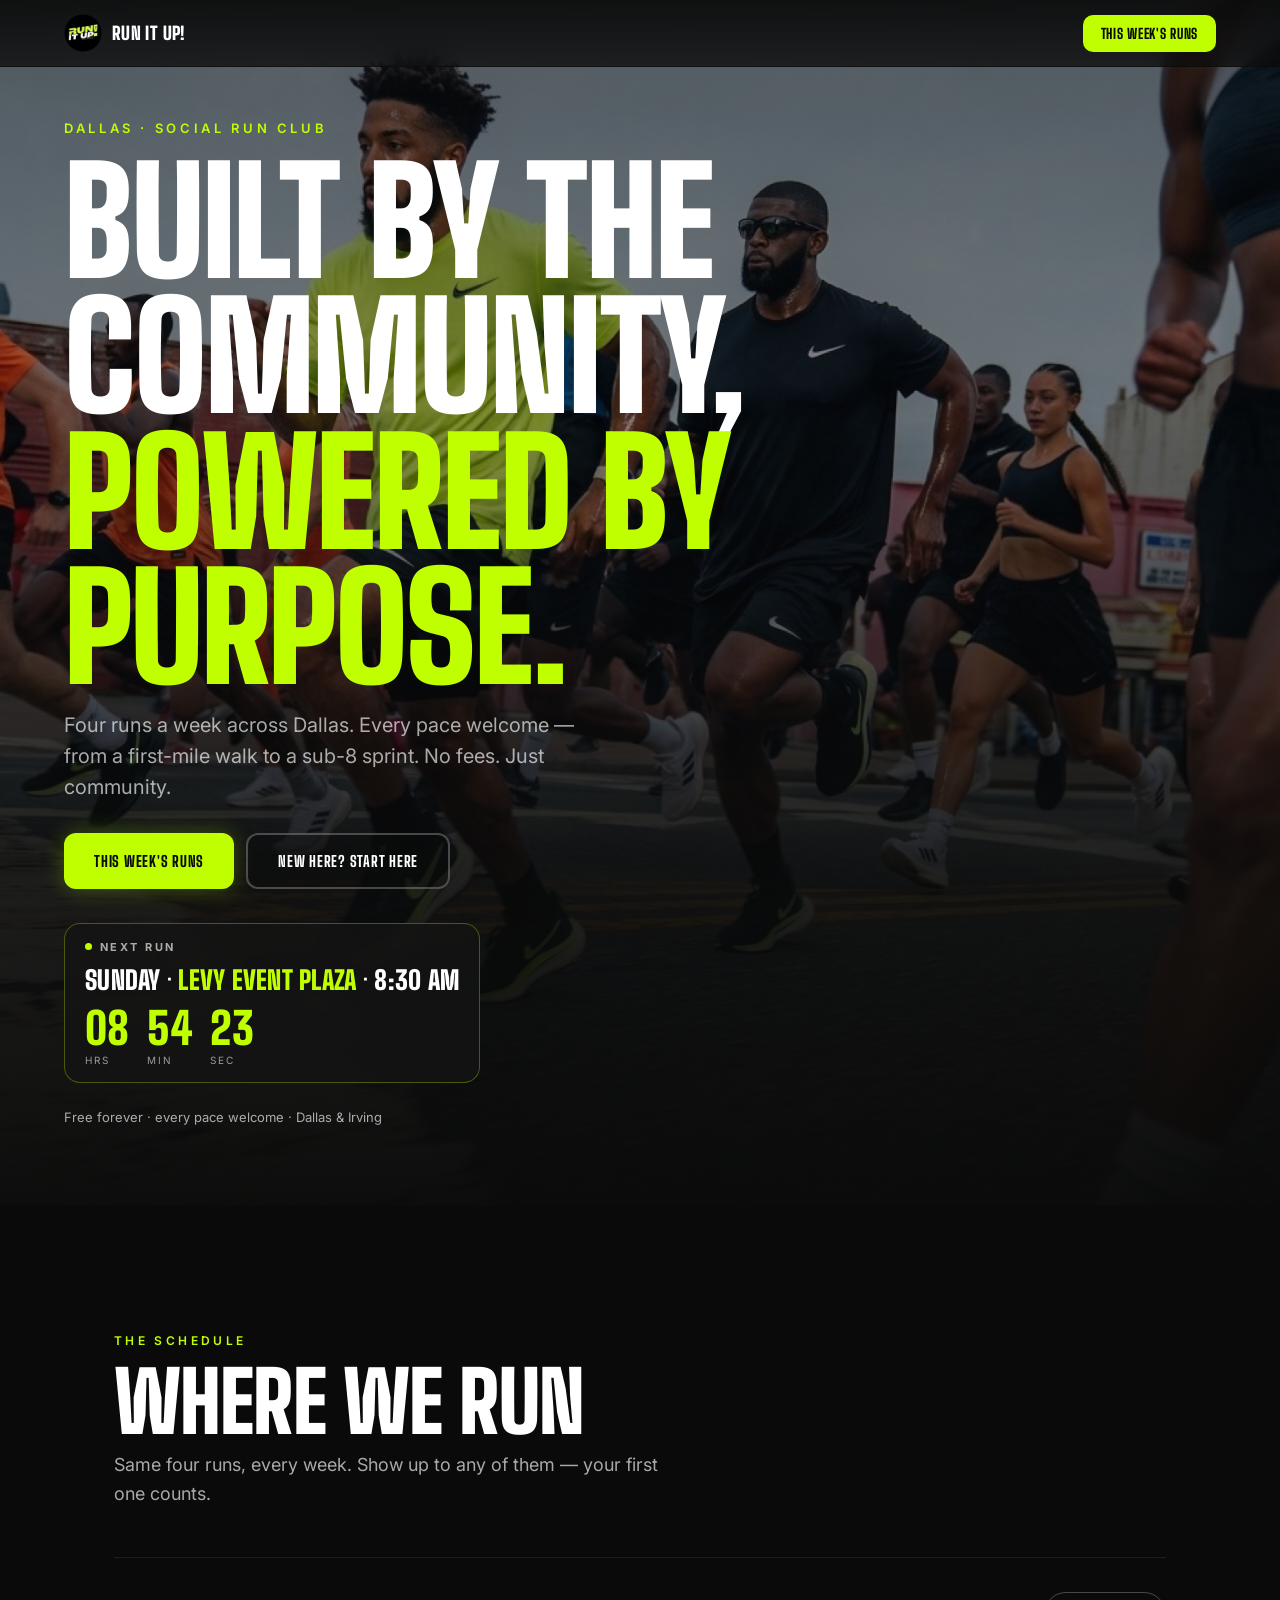
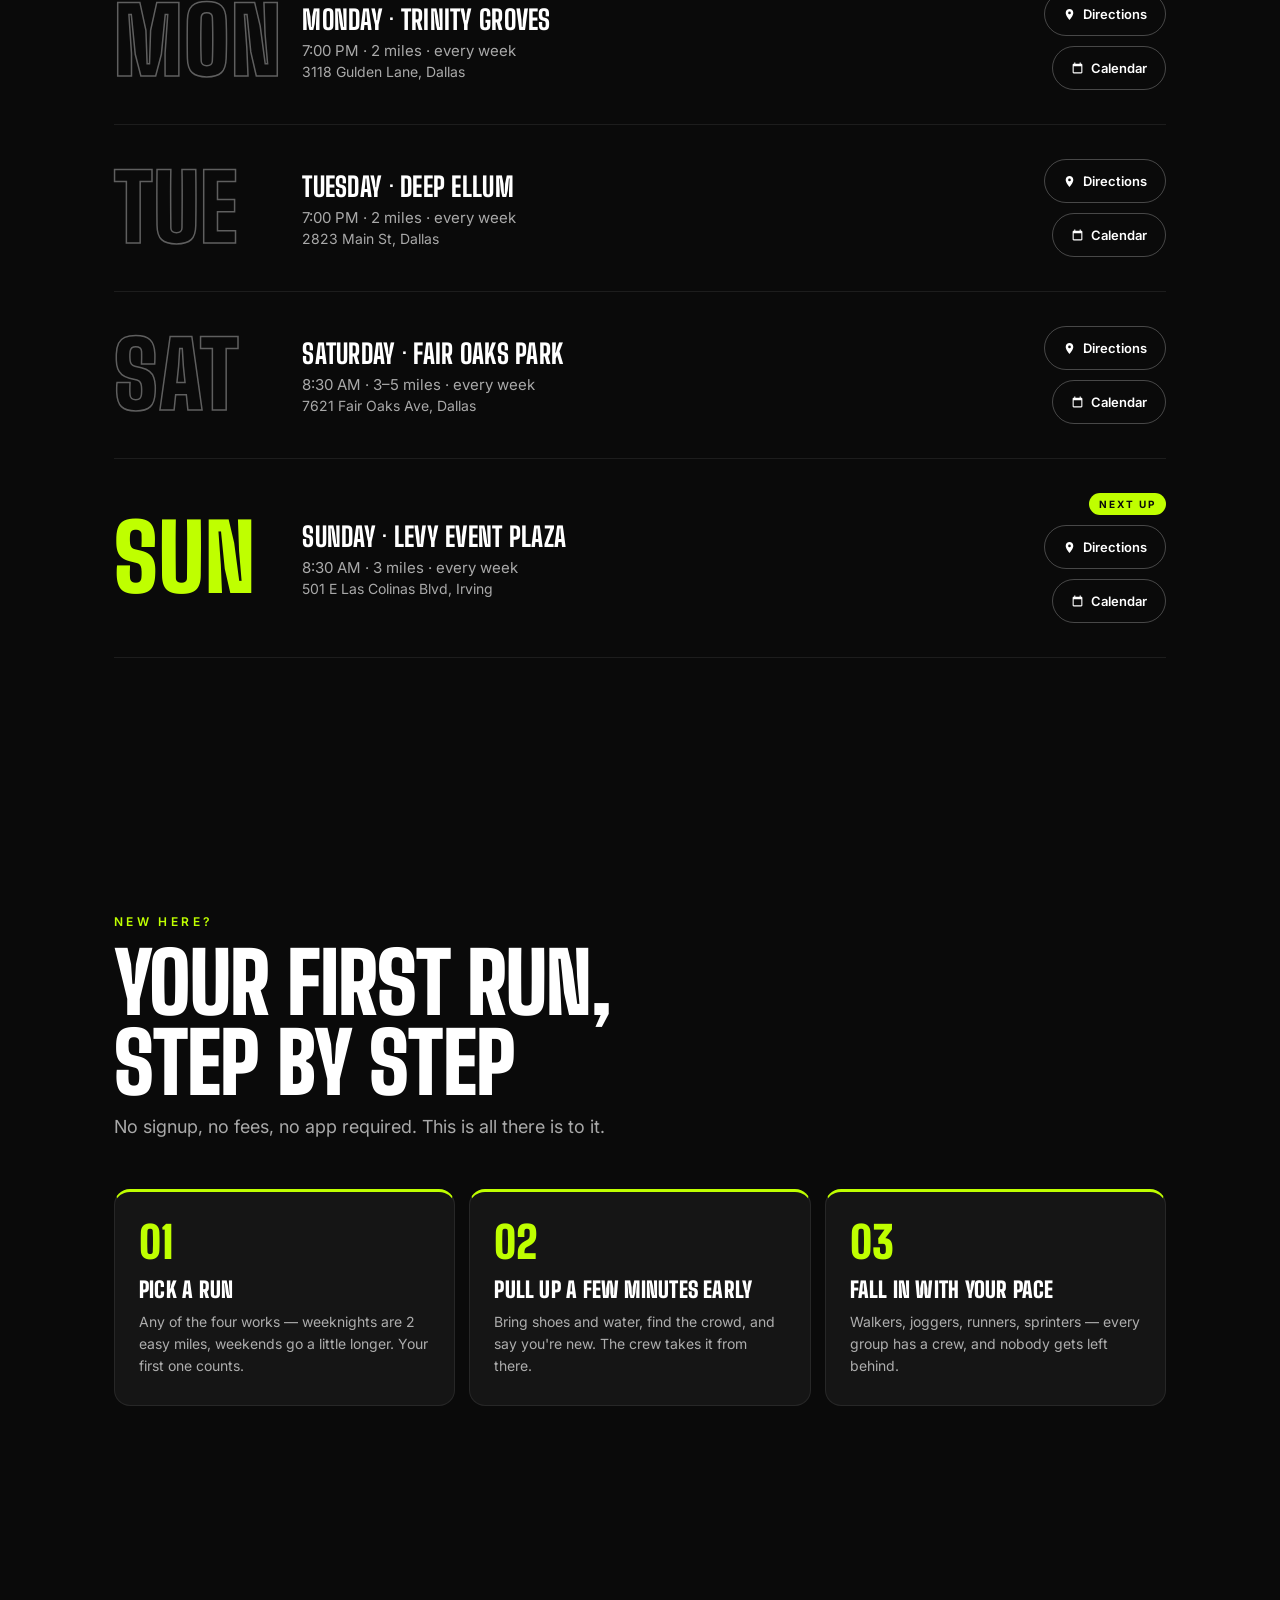
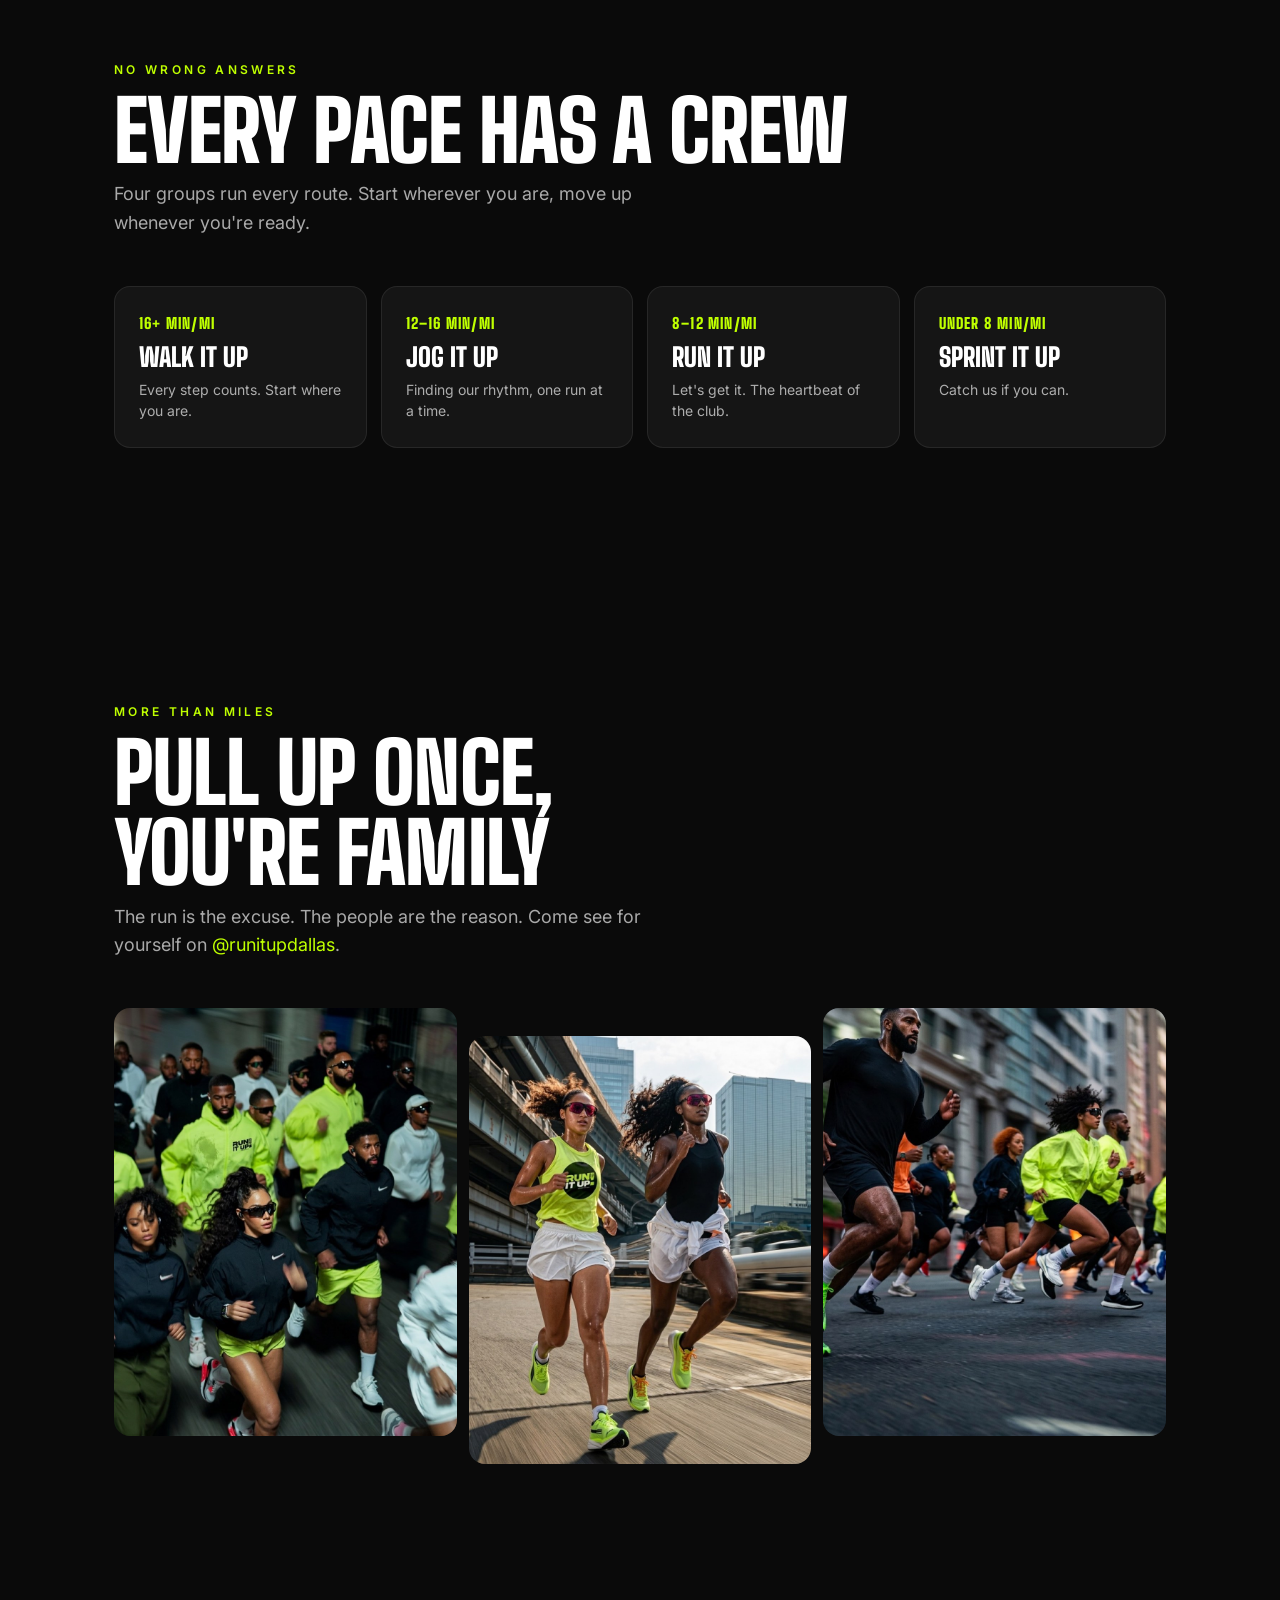
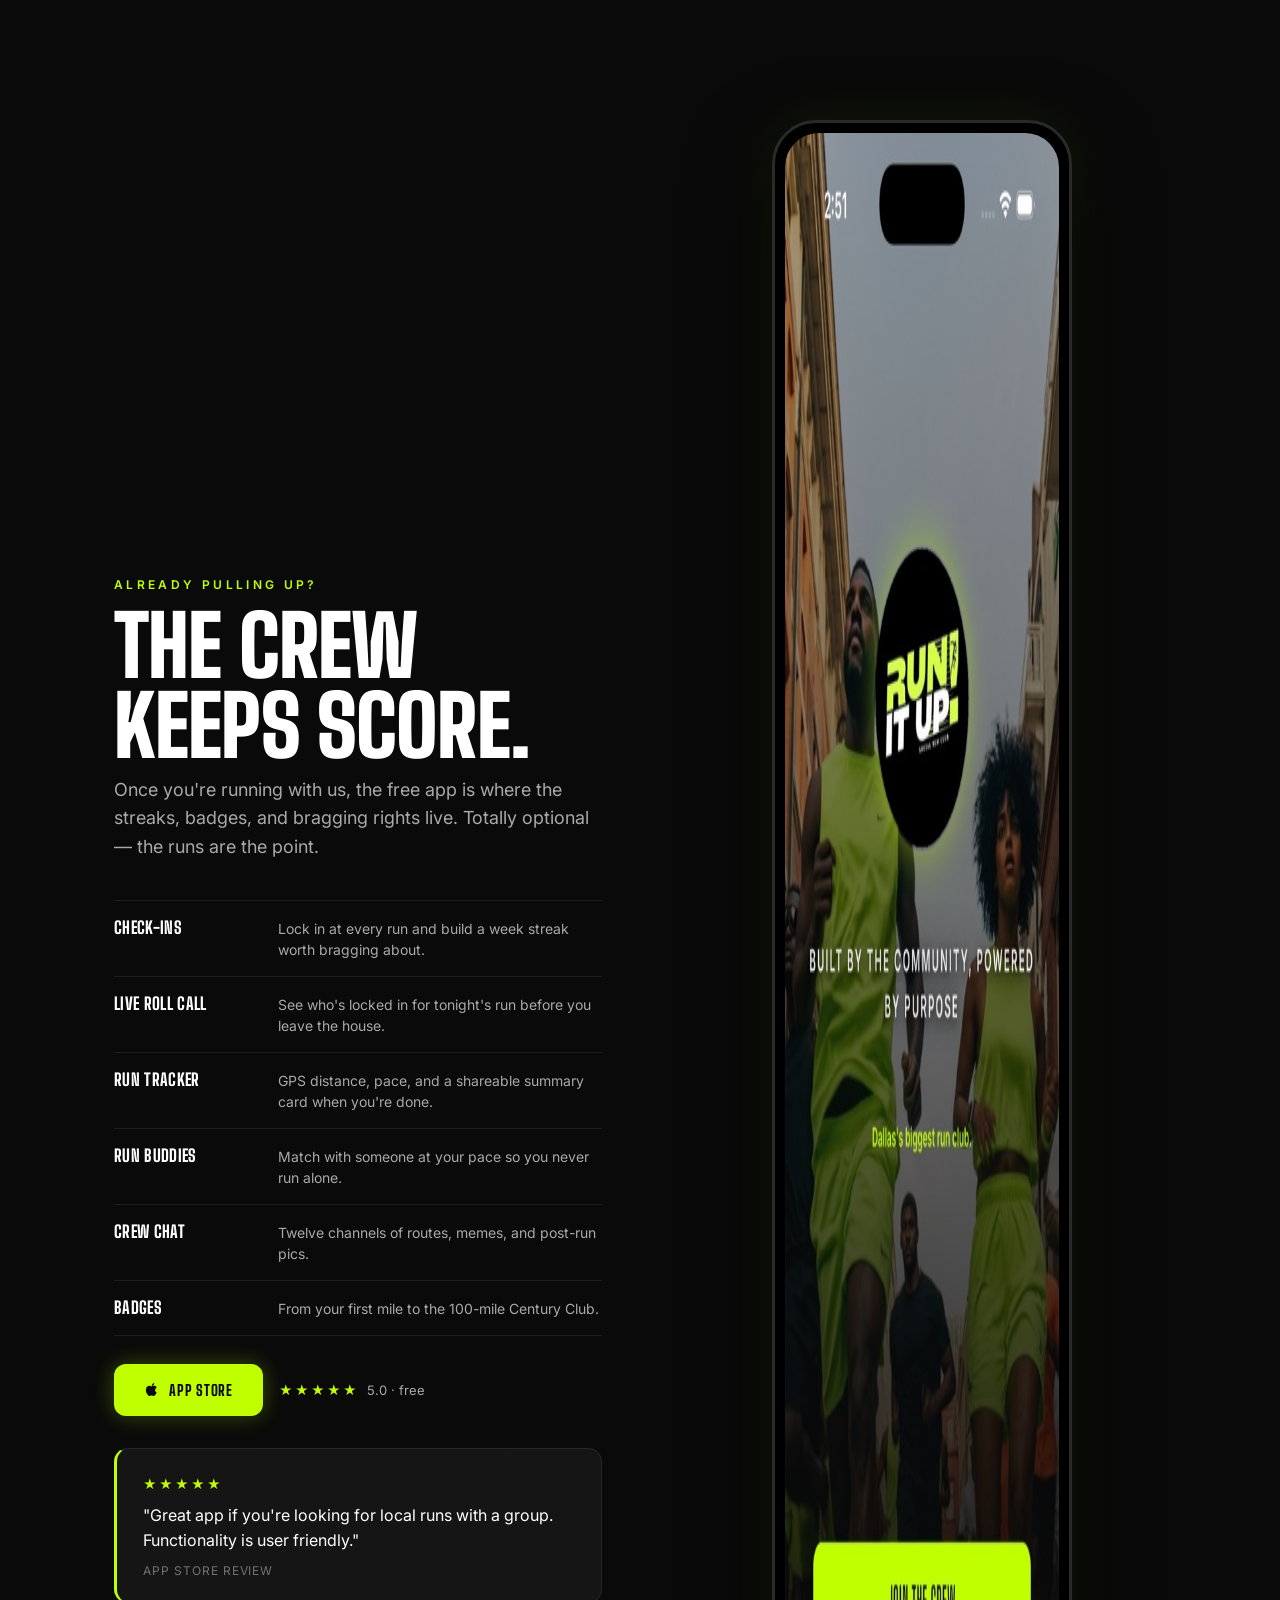
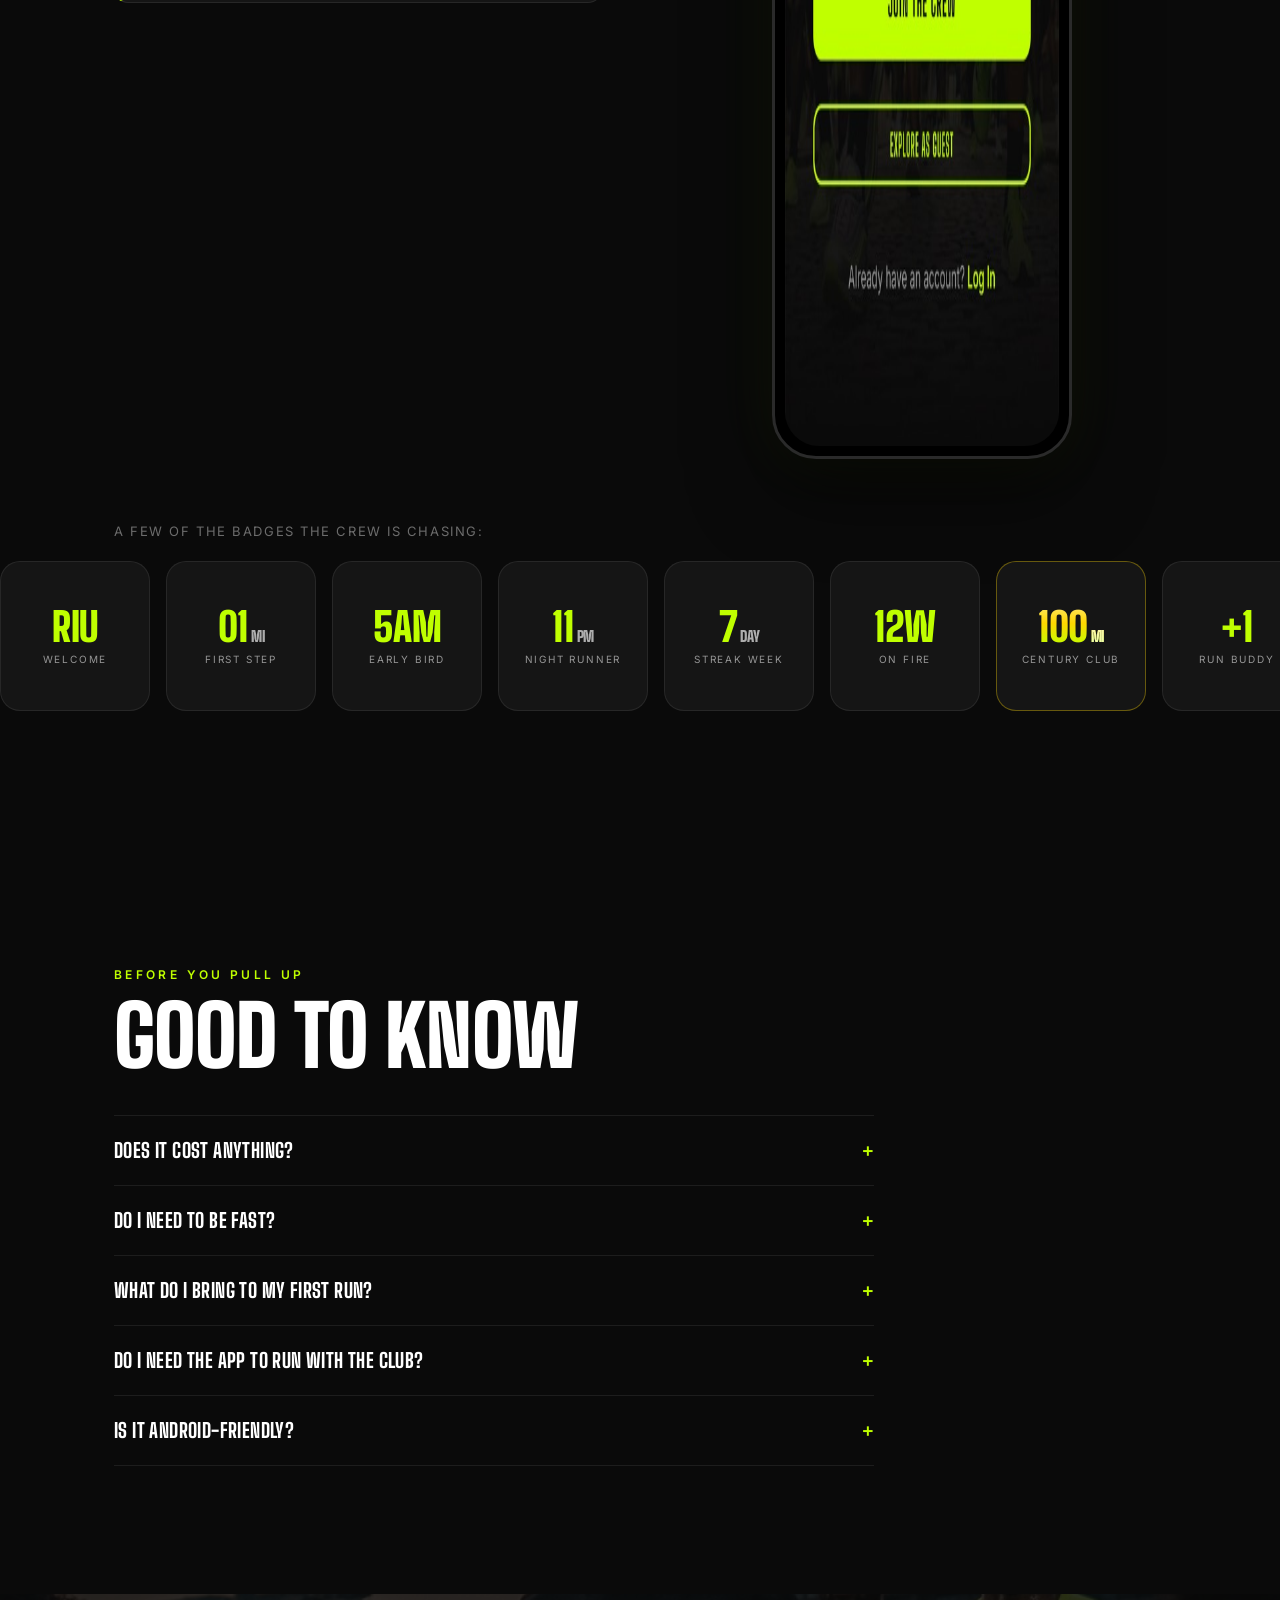
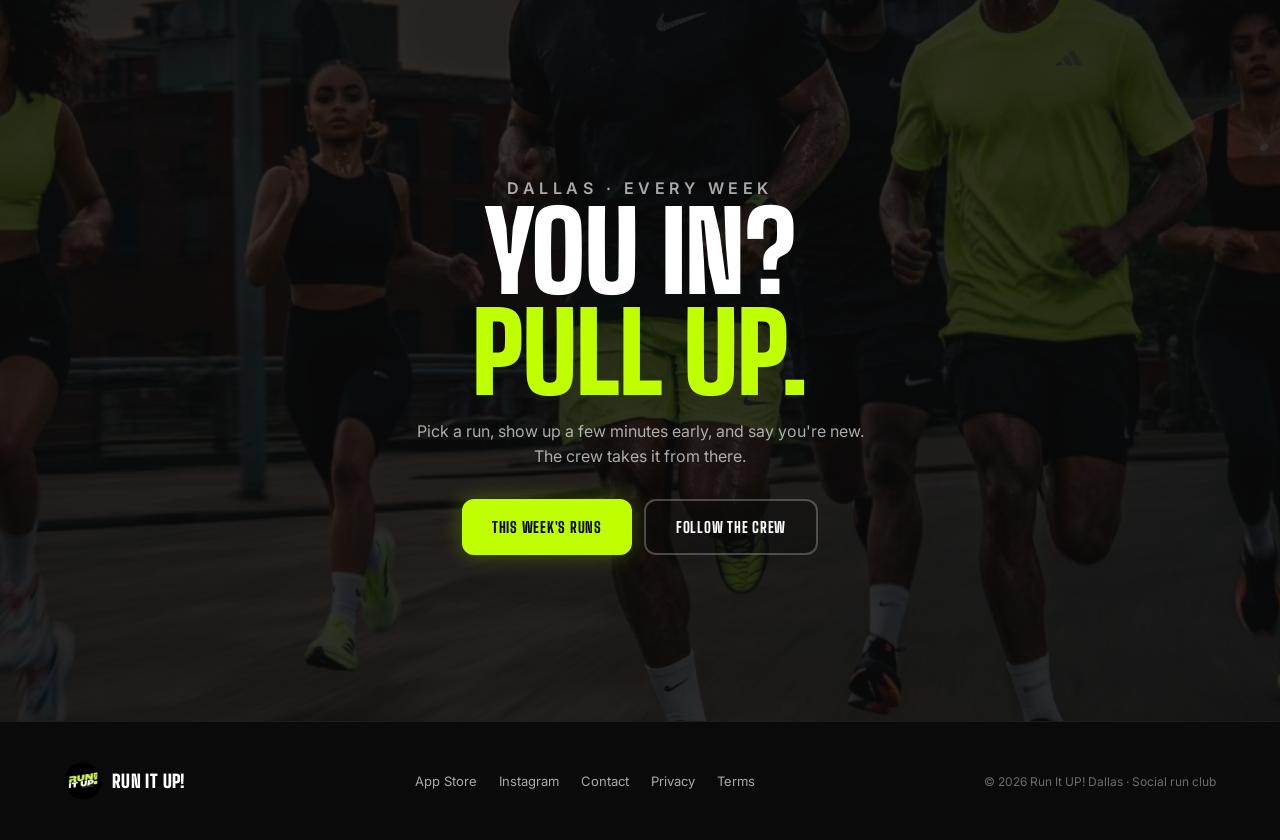
==== commit 025ff1f3: "refactor: club-first — serve people without the app The page now leads with showing up, not download" ====
--- a/index.html
+++ b/index.html
@@ -4,11 +4,11 @@
   <meta charset="UTF-8">
   <meta name="viewport" content="width=device-width, initial-scale=1.0, viewport-fit=cover">
   <title>Run It UP! Dallas — Social Run Club · Four Runs a Week, Every Pace Welcome</title>
-  <meta name="description" content="Run It UP! Dallas is a free social run club. Monday at Trinity Groves, Tuesday in Deep Ellum, Saturday at Fair Oaks Park, Sunday at Levy Event Plaza. Every pace welcome — download the app to check in, build your streak, and find a run buddy.">
+  <meta name="description" content="Run It UP! Dallas is a free social run club. Monday at Trinity Groves, Tuesday in Deep Ellum, Saturday at Fair Oaks Park, Sunday at Levy Event Plaza. Every pace welcome — pick a run and pull up. No fees, no signup, just community.">
   <meta name="theme-color" content="#0A0A0A">
   <link rel="canonical" href="https://taylormadecreative.github.io/runitup-app-site/">
   <meta property="og:title" content="Run It UP! Dallas — Social Run Club">
-  <meta property="og:description" content="Four runs a week. Every pace welcome. No fees — just community. Download the app and pull up.">
+  <meta property="og:description" content="Four runs a week across Dallas. Every pace welcome. No fees — just community. Pull up.">
   <meta property="og:image" content="https://taylormadecreative.github.io/runitup-app-site/assets/og-image.jpg">
   <meta property="og:url" content="https://taylormadecreative.github.io/runitup-app-site/">
   <meta property="og:type" content="website">
@@ -87,7 +87,7 @@
         "mainEntity": [
           { "@type": "Question", "name": "Does it cost anything?", "acceptedAnswer": { "@type": "Answer", "text": "No. Run It UP! Dallas is free — no fees, no memberships. Show up, run, hang out." } },
           { "@type": "Question", "name": "Do I need to be fast?", "acceptedAnswer": { "@type": "Answer", "text": "Not even a little. There are four pace groups from a 16-minute-mile walk to a sub-8 sprint, and every group has a crew." } },
-          { "@type": "Question", "name": "What do I bring to my first run?", "acceptedAnswer": { "@type": "Answer", "text": "Shoes, water, and the app if you want your first run to count toward your streak. Come a few minutes early and say you're new." } },
+          { "@type": "Question", "name": "What do I bring to my first run?", "acceptedAnswer": { "@type": "Answer", "text": "Shoes and water — that's it. Come a few minutes early and say you're new, and the crew will take it from there." } },
           { "@type": "Question", "name": "Do I need the app to run with the club?", "acceptedAnswer": { "@type": "Answer", "text": "No — just pull up. The app is where check-ins, streaks, badges, run buddies, and the crew chat live, and you can explore it as a guest first." } },
           { "@type": "Question", "name": "Is it Android-friendly?", "acceptedAnswer": { "@type": "Answer", "text": "The app is on iPhone today. Android runners are still crew — the schedule on this page is always current." } }
         ]
@@ -197,9 +197,16 @@
     .next-flag { font-size: 10px; font-weight: 700; letter-spacing: 0.2em; text-transform: uppercase; color: var(--ink); background: var(--volt); padding: 5px 10px; border-radius: 999px; display: none; }
     .run-row.next .next-flag { display: inline-block; }
     .next-flag.live { background: var(--spark); color: #fff; }
-    .directions { display: inline-flex; align-items: center; gap: 7px; min-height: 44px; padding: 10px 18px; font-size: 13px; font-weight: 600; color: var(--text); text-decoration: none; border: 1px solid rgba(255,255,255,0.25); border-radius: 999px; transition: color 0.2s ease, border-color 0.2s ease; }
+    .directions { display: inline-flex; align-items: center; gap: 7px; min-height: 44px; padding: 10px 18px; font-size: 13px; font-weight: 600; font-family: var(--body); color: var(--text); background: none; text-decoration: none; border: 1px solid rgba(255,255,255,0.25); border-radius: 999px; cursor: pointer; transition: color 0.2s ease, border-color 0.2s ease; }
     .directions:hover { color: var(--volt); border-color: var(--volt); }
     .directions svg { width: 13px; height: 13px; flex: none; }
+
+    /* ===== First-run steps ===== */
+    .steps-grid { display: grid; grid-template-columns: repeat(auto-fit, minmax(240px, 1fr)); gap: 14px; margin-top: clamp(28px, 4vw, 48px); counter-reset: step; }
+    .step-card { background: var(--asphalt); border: 1px solid var(--line); border-top: 3px solid var(--volt); border-radius: 16px; padding: 28px 24px; }
+    .step-num { font-family: var(--display); font-weight: 900; font-size: 44px; line-height: 1; color: var(--volt); }
+    .step-card h3 { font-family: var(--display); font-weight: 900; text-transform: uppercase; font-size: 22px; margin: 12px 0 8px; letter-spacing: 0.01em; }
+    .step-card p { color: var(--muted); font-size: 14px; line-height: 1.55; }
 
     /* ===== Pace groups ===== */
     .pace-grid { display: grid; grid-template-columns: repeat(auto-fit, minmax(230px, 1fr)); gap: 14px; margin-top: clamp(28px, 4vw, 48px); }
@@ -219,9 +226,9 @@
     .feature-list .f-desc { color: var(--muted); font-size: 14px; line-height: 1.5; }
     .app-ctas { margin-top: 28px; display: flex; gap: 16px; flex-wrap: wrap; align-items: center; }
 
-    /* ===== Badge marquee ===== */
-    .badges-section { padding: clamp(56px, 8vw, 100px) 0; border-top: 1px solid var(--line); border-bottom: 1px solid var(--line); overflow: hidden; }
-    .badges-head { max-width: 1180px; margin: 0 auto 34px; padding: 0 var(--pad); }
+    /* ===== Badge marquee (flavor strip inside the app section) ===== */
+    .badges-context { margin-top: clamp(40px, 6vw, 64px); font-size: 13px; letter-spacing: 0.12em; text-transform: uppercase; color: var(--muted-2); }
+    .badges-bleed { width: 100vw; margin: 22px calc(50% - 50vw) 0; overflow: hidden; }
     .marquee { display: flex; width: max-content; animation: drift 36s linear infinite; }
     .marquee:hover { animation-play-state: paused; }
     .badge-chip { flex: none; display: flex; flex-direction: column; align-items: center; justify-content: center; gap: 6px; width: 150px; height: 150px; margin-right: 16px; background: var(--asphalt); border: 1px solid var(--line); border-radius: 20px; }
@@ -299,11 +306,11 @@
       <img src="assets/logo.png" alt="" width="38" height="38">
       <span>Run It UP!</span>
     </a>
-    <a class="header-cta" href="https://apps.apple.com/us/app/run-it-up-dallas/id6761876137" target="_blank" rel="noopener">Get the app</a>
+    <a class="header-cta" href="#runs">This week's runs</a>
   </header>
 
   <div class="invite-banner" id="invite-banner" role="status">
-    <strong>A crew member invited you.</strong> Pick your pace and pull up to the next run — <a href="https://apps.apple.com/us/app/run-it-up-dallas/id6761876137" target="_blank" rel="noopener">get the app</a>.
+    <strong>A crew member invited you to run.</strong> Every pace welcome — <a href="#runs">see this week's runs</a> and pull up.
     <button class="invite-close" id="invite-close" aria-label="Dismiss invitation message">×</button>
   </div>
 
@@ -315,11 +322,8 @@
       <h1 class="reveal">Built by the community,<br><span class="volt">powered by purpose.</span></h1>
       <p class="hero-lead reveal">Four runs a week across Dallas. Every pace welcome — from a first-mile walk to a sub-8 sprint. No fees. Just community.</p>
       <div class="cta-row reveal">
-        <a class="btn btn-volt" href="https://apps.apple.com/us/app/run-it-up-dallas/id6761876137" target="_blank" rel="noopener">
-          <svg class="apple-mark" viewBox="0 0 18 18" fill="currentColor" aria-hidden="true"><path d="M13.545 8.32c-.023-2.147 1.752-3.179 1.832-3.229-1-1.46-2.552-1.66-3.103-1.683-1.318-.134-2.578.778-3.248.778-.671 0-1.707-.759-2.808-.738C4.858 3.47 3.62 4.298 2.93 5.564c-1.397 2.424-.357 6.014.998 7.98.666.96 1.458 2.04 2.5 2.001 1.003-.04 1.382-.648 2.596-.648 1.213 0 1.553.648 2.611.627 1.082-.018 1.765-1.001 2.424-1.963.764-1.112 1.079-2.19 1.098-2.247-.024-.01-2.107-.809-2.131-3.207v.213zM11.525 2.507C12.07 1.846 12.44.954 12.34.05c-.765.031-1.691.51-2.24 1.152-.493.57-.924 1.48-.808 2.353.853.066 1.724-.434 2.233-1.048z"/></svg>
-          Download the app
-        </a>
-        <a class="btn btn-ghost" href="#runs">See the runs</a>
+        <a class="btn btn-volt" href="#runs">This week's runs</a>
+        <a class="btn btn-ghost" href="#first-run">New here? Start here</a>
       </div>
       <a class="next-run-chip reveal" id="next-run-chip" href="#runs" aria-label="Jump to the weekly run schedule">
         <span class="label"><span class="dot"></span> Next run</span>
@@ -327,8 +331,7 @@
         <div class="countdown" id="nr-countdown" aria-live="off"></div>
       </a>
       <div class="hero-rating reveal">
-        <span class="stars" aria-hidden="true">★★★★★</span>
-        <span>5.0 on the App Store</span>
+        <span>Free forever · every pace welcome · Dallas &amp; Irving</span>
       </div>
     </div>
   </section>
@@ -349,6 +352,7 @@
         <div class="run-side">
           <span class="next-flag">Next up</span>
           <a class="directions" href="https://maps.google.com/?q=3118+Gulden+Lane+Dallas+TX" target="_blank" rel="noopener"><svg viewBox="0 0 24 24" fill="currentColor" aria-hidden="true"><path d="M12 2C8.13 2 5 5.13 5 9c0 5.25 7 13 7 13s7-7.75 7-13c0-3.87-3.13-7-7-7zm0 9.5a2.5 2.5 0 1 1 0-5 2.5 2.5 0 0 1 0 5z"/></svg>Directions</a>
+          <button class="directions" type="button" data-cal="MON"><svg viewBox="0 0 24 24" fill="currentColor" aria-hidden="true"><path d="M19 3h-1V1h-2v2H8V1H6v2H5c-1.1 0-2 .9-2 2v14c0 1.1.9 2 2 2h14c1.1 0 2-.9 2-2V5c0-1.1-.9-2-2-2zm0 16H5V8h14v11z"/></svg>Calendar</button>
         </div>
       </div>
       <div class="run-row" data-day="TUE">
@@ -361,6 +365,7 @@
         <div class="run-side">
           <span class="next-flag">Next up</span>
           <a class="directions" href="https://maps.google.com/?q=2823+Main+St+Dallas+TX" target="_blank" rel="noopener"><svg viewBox="0 0 24 24" fill="currentColor" aria-hidden="true"><path d="M12 2C8.13 2 5 5.13 5 9c0 5.25 7 13 7 13s7-7.75 7-13c0-3.87-3.13-7-7-7zm0 9.5a2.5 2.5 0 1 1 0-5 2.5 2.5 0 0 1 0 5z"/></svg>Directions</a>
+          <button class="directions" type="button" data-cal="TUE"><svg viewBox="0 0 24 24" fill="currentColor" aria-hidden="true"><path d="M19 3h-1V1h-2v2H8V1H6v2H5c-1.1 0-2 .9-2 2v14c0 1.1.9 2 2 2h14c1.1 0 2-.9 2-2V5c0-1.1-.9-2-2-2zm0 16H5V8h14v11z"/></svg>Calendar</button>
         </div>
       </div>
       <div class="run-row" data-day="SAT">
@@ -373,6 +378,7 @@
         <div class="run-side">
           <span class="next-flag">Next up</span>
           <a class="directions" href="https://maps.google.com/?q=7621+Fair+Oaks+Ave+Dallas+TX+75231" target="_blank" rel="noopener"><svg viewBox="0 0 24 24" fill="currentColor" aria-hidden="true"><path d="M12 2C8.13 2 5 5.13 5 9c0 5.25 7 13 7 13s7-7.75 7-13c0-3.87-3.13-7-7-7zm0 9.5a2.5 2.5 0 1 1 0-5 2.5 2.5 0 0 1 0 5z"/></svg>Directions</a>
+          <button class="directions" type="button" data-cal="SAT"><svg viewBox="0 0 24 24" fill="currentColor" aria-hidden="true"><path d="M19 3h-1V1h-2v2H8V1H6v2H5c-1.1 0-2 .9-2 2v14c0 1.1.9 2 2 2h14c1.1 0 2-.9 2-2V5c0-1.1-.9-2-2-2zm0 16H5V8h14v11z"/></svg>Calendar</button>
         </div>
       </div>
       <div class="run-row" data-day="SUN">
@@ -385,7 +391,32 @@
         <div class="run-side">
           <span class="next-flag">Next up</span>
           <a class="directions" href="https://maps.google.com/?q=501+E+Las+Colinas+Blvd+Irving+TX" target="_blank" rel="noopener"><svg viewBox="0 0 24 24" fill="currentColor" aria-hidden="true"><path d="M12 2C8.13 2 5 5.13 5 9c0 5.25 7 13 7 13s7-7.75 7-13c0-3.87-3.13-7-7-7zm0 9.5a2.5 2.5 0 1 1 0-5 2.5 2.5 0 0 1 0 5z"/></svg>Directions</a>
-        </div>
+          <button class="directions" type="button" data-cal="SUN"><svg viewBox="0 0 24 24" fill="currentColor" aria-hidden="true"><path d="M19 3h-1V1h-2v2H8V1H6v2H5c-1.1 0-2 .9-2 2v14c0 1.1.9 2 2 2h14c1.1 0 2-.9 2-2V5c0-1.1-.9-2-2-2zm0 16H5V8h14v11z"/></svg>Calendar</button>
+        </div>
+      </div>
+    </div>
+  </section>
+
+  <!-- ===== FIRST RUN ===== -->
+  <section class="section" id="first-run">
+    <p class="eyebrow reveal">New here?</p>
+    <h2 class="section-title reveal">Your first run,<br>step by step</h2>
+    <p class="section-sub reveal">No signup, no fees, no app required. This is all there is to it.</p>
+    <div class="steps-grid reveal">
+      <div class="step-card">
+        <div class="step-num">01</div>
+        <h3>Pick a run</h3>
+        <p>Any of the four works — weeknights are 2 easy miles, weekends go a little longer. Your first one counts.</p>
+      </div>
+      <div class="step-card">
+        <div class="step-num">02</div>
+        <h3>Pull up a few minutes early</h3>
+        <p>Bring shoes and water, find the crowd, and say you're new. The crew takes it from there.</p>
+      </div>
+      <div class="step-card">
+        <div class="step-num">03</div>
+        <h3>Fall in with your pace</h3>
+        <p>Walkers, joggers, runners, sprinters — every group has a crew, and nobody gets left behind.</p>
       </div>
     </div>
   </section>
@@ -394,7 +425,7 @@
   <section class="section" id="pace">
     <p class="eyebrow reveal">No wrong answers</p>
     <h2 class="section-title reveal">Every pace has a crew</h2>
-    <p class="section-sub reveal">You pick your pace group in the app, and you'll never run alone. Move up whenever you're ready.</p>
+    <p class="section-sub reveal">Four groups run every route. Start wherever you are, move up whenever you're ready.</p>
     <div class="pace-grid reveal">
       <div class="pace-card">
         <span class="pace-tag">16+ min/mi</span>
@@ -419,13 +450,25 @@
     </div>
   </section>
 
-  <!-- ===== APP ===== -->
+  <!-- ===== COMMUNITY ===== -->
+  <section class="section" id="community">
+    <p class="eyebrow reveal">More than miles</p>
+    <h2 class="section-title reveal">Pull up once,<br>you're family</h2>
+    <p class="section-sub reveal">The run is the excuse. The people are the reason. Come see for yourself on <a href="https://instagram.com/runitupdallas" target="_blank" rel="noopener" style="color: var(--volt); text-decoration: none;">@runitupdallas</a>.</p>
+    <div class="photo-grid reveal">
+      <img src="assets/photos/above-crowd.jpg" alt="A large Run It UP! crowd gathered before a run" loading="lazy">
+      <img src="assets/photos/duo-women.jpg" alt="Two runners laughing mid-run" loading="lazy">
+      <img src="assets/photos/night-sprint.jpg" alt="A night run through Deep Ellum" loading="lazy">
+    </div>
+  </section>
+
+  <!-- ===== APP (for the regulars) ===== -->
   <section class="section" id="app">
     <div class="app-section">
       <div class="reveal">
-        <p class="eyebrow">The crew app</p>
-        <h2 class="section-title">Check in.<br>Streak up.</h2>
-        <p class="section-sub">The Run It UP! app is how the crew keeps score — and keeps in touch.</p>
+        <p class="eyebrow">Already pulling up?</p>
+        <h2 class="section-title">The crew<br>keeps score.</h2>
+        <p class="section-sub">Once you're running with us, the free app is where the streaks, badges, and bragging rights live. Totally optional — the runs are the point.</p>
         <ul class="feature-list">
           <li><span class="f-name">Check-ins</span><span class="f-desc">Lock in at every run and build a week streak worth bragging about.</span></li>
           <li><span class="f-name">Live roll call</span><span class="f-desc">See who's locked in for tonight's run before you leave the house.</span></li>
@@ -441,39 +484,22 @@
           </a>
           <span class="hero-rating" style="margin-top:0;"><span class="stars" aria-hidden="true">★★★★★</span><span>5.0 · free</span></span>
         </div>
+        <blockquote class="review-quote">
+          <span class="stars" aria-hidden="true">★★★★★</span>
+          <p>"Great app if you're looking for local runs with a group. Functionality is user friendly."</p>
+          <cite>App Store review</cite>
+        </blockquote>
       </div>
       <div class="phone reveal">
         <img src="assets/app-splash.jpg" alt="The Run It UP! Dallas app on iPhone, showing the splash screen with Join the Crew button" loading="lazy" width="880" height="1913">
       </div>
     </div>
-  </section>
-
-  <!-- ===== BADGES ===== -->
-  <section class="badges-section" aria-label="Badges you can earn in the app">
-    <div class="badges-head">
-      <p class="eyebrow reveal">Earned, never given</p>
-      <h2 class="section-title reveal" style="font-size: clamp(32px, 5vw, 56px);">The badge wall</h2>
-    </div>
-    <div class="marquee" id="badge-marquee">
-      <!-- duplicated set injected by JS for a seamless loop -->
-    </div>
-  </section>
-
-  <!-- ===== COMMUNITY ===== -->
-  <section class="section" id="community">
-    <p class="eyebrow reveal">More than miles</p>
-    <h2 class="section-title reveal">Pull up once,<br>you're family</h2>
-    <div class="photo-grid reveal">
-      <img src="assets/photos/above-crowd.jpg" alt="A large Run It UP! crowd gathered before a run" loading="lazy">
-      <img src="assets/photos/duo-women.jpg" alt="Two runners laughing mid-run" loading="lazy">
-      <img src="assets/photos/night-sprint.jpg" alt="A night run through Deep Ellum" loading="lazy">
-    </div>
-    <blockquote class="review-quote reveal">
-      <span class="stars" aria-hidden="true">★★★★★</span>
-      <p>"Great app if you're looking for local runs with a group. Functionality is user friendly."</p>
-      <cite>App Store review</cite>
-    </blockquote>
-    <p class="community-line reveal">The post-run pics live in the crew chat and on <a href="https://instagram.com/runitupdallas" target="_blank" rel="noopener">@runitupdallas</a>.</p>
+    <p class="badges-context reveal">A few of the badges the crew is chasing:</p>
+    <div class="badges-bleed" aria-label="Badges crew members earn">
+      <div class="marquee" id="badge-marquee">
+        <!-- duplicated set injected by JS for a seamless loop -->
+      </div>
+    </div>
   </section>
 
   <!-- ===== FAQ ===== -->
@@ -491,7 +517,7 @@
       </details>
       <details>
         <summary>What do I bring to my first run?</summary>
-        <p>Shoes, water, and the app if you want your first run to count toward your streak. Come a few minutes early and say you're new — the crew will take it from there.</p>
+        <p>Shoes and water — that's it. Come a few minutes early and say you're new, and the crew will take it from there.</p>
       </details>
       <details>
         <summary>Do I need the app to run with the club?</summary>
@@ -509,13 +535,10 @@
     <div class="final-bg" aria-hidden="true"></div>
     <p class="eyebrow reveal">Dallas · Every week</p>
     <h2 class="reveal">You in?<br><span class="volt">Pull up.</span></h2>
-    <p class="reveal">Download the app, pick your pace group, and lock in your first check-in this week.</p>
+    <p class="reveal">Pick a run, show up a few minutes early, and say you're new. The crew takes it from there.</p>
     <div class="cta-row reveal" style="justify-content: center;">
-      <a class="btn btn-volt" href="https://apps.apple.com/us/app/run-it-up-dallas/id6761876137" target="_blank" rel="noopener">
-        <svg class="apple-mark" viewBox="0 0 18 18" fill="currentColor" aria-hidden="true"><path d="M13.545 8.32c-.023-2.147 1.752-3.179 1.832-3.229-1-1.46-2.552-1.66-3.103-1.683-1.318-.134-2.578.778-3.248.778-.671 0-1.707-.759-2.808-.738C4.858 3.47 3.62 4.298 2.93 5.564c-1.397 2.424-.357 6.014.998 7.98.666.96 1.458 2.04 2.5 2.001 1.003-.04 1.382-.648 2.596-.648 1.213 0 1.553.648 2.611.627 1.082-.018 1.765-1.001 2.424-1.963.764-1.112 1.079-2.19 1.098-2.247-.024-.01-2.107-.809-2.131-3.207v.213zM11.525 2.507C12.07 1.846 12.44.954 12.34.05c-.765.031-1.691.51-2.24 1.152-.493.57-.924 1.48-.808 2.353.853.066 1.724-.434 2.233-1.048z"/></svg>
-        Download the app
-      </a>
-      <a class="btn btn-ghost" href="#runs">This week's runs</a>
+      <a class="btn btn-volt" href="#runs">This week's runs</a>
+      <a class="btn btn-ghost" href="https://instagram.com/runitupdallas" target="_blank" rel="noopener">Follow the crew</a>
     </div>
   </section>
 
@@ -537,7 +560,38 @@
   </footer>
 
   <script>
-    // ===== Live schedule: countdown + NEXT flag (Chicago timezone, same logic as the app) =====
+    // ===== Chicago-timezone run math (shared by the countdown + calendar) =====
+    const LIVE_AFTER_MS = 2 * 3600000; // a run counts as "happening" until 2h after start
+    function chicagoDateStr(d = new Date()) {
+      return new Intl.DateTimeFormat('en-CA', { timeZone: 'America/Chicago', year: 'numeric', month: '2-digit', day: '2-digit' }).format(d);
+    }
+    function chicagoWallClockToDate(dateStr, hour, minute = 0) {
+      const [y, m, d] = dateStr.split('-').map(Number);
+      let guess = new Date(Date.UTC(y, m - 1, d, hour, minute));
+      for (let i = 0; i < 2; i++) {
+        const parts = new Intl.DateTimeFormat('en-US', { timeZone: 'America/Chicago', year: 'numeric', month: '2-digit', day: '2-digit', hour: '2-digit', minute: '2-digit', hour12: false }).formatToParts(guess);
+        const get = t => parseInt(parts.find(p => p.type === t)?.value || '0', 10);
+        const shown = Date.UTC(get('year'), get('month') - 1, get('day'), get('hour') === 24 ? 0 : get('hour'), get('minute'));
+        guess = new Date(guess.getTime() + (Date.UTC(y, m - 1, d, hour, minute) - shown));
+      }
+      return guess;
+    }
+    function getNextRunDate(dayOfWeek) {
+      const isEvening = (dayOfWeek === 1 || dayOfWeek === 2);
+      const runHour = isEvening ? 19 : 8, runMinute = isEvening ? 0 : 30;
+      const now = new Date();
+      for (let i = 0; i < 8; i++) {
+        const dstr = chicagoDateStr(new Date(now.getTime() + i * 86400000));
+        if (new Date(dstr + 'T12:00:00Z').getUTCDay() !== dayOfWeek) continue;
+        const runDate = chicagoWallClockToDate(dstr, runHour, runMinute);
+        // Once today's run is over, point visitors at next week's
+        if (i === 0 && now.getTime() > runDate.getTime() + LIVE_AFTER_MS) continue;
+        return runDate;
+      }
+      return new Date(now.getTime() + 7 * 86400000);
+    }
+
+    // ===== Live schedule: countdown + NEXT flag =====
     try {
       const WEEKLY_RUNS = [
         { day: 'MON', dayOfWeek: 1, location: 'Trinity Groves', time: '7:00 PM' },
@@ -546,36 +600,6 @@
         { day: 'SUN', dayOfWeek: 0, location: 'Levy Event Plaza', time: '8:30 AM' }
       ];
       const DAY_FULL = { MON: 'Monday', TUE: 'Tuesday', SAT: 'Saturday', SUN: 'Sunday' };
-      const LIVE_AFTER_MS = 2 * 3600000; // a run counts as "happening" until 2h after start
-
-      function chicagoDateStr(d = new Date()) {
-        return new Intl.DateTimeFormat('en-CA', { timeZone: 'America/Chicago', year: 'numeric', month: '2-digit', day: '2-digit' }).format(d);
-      }
-      function chicagoWallClockToDate(dateStr, hour, minute = 0) {
-        const [y, m, d] = dateStr.split('-').map(Number);
-        let guess = new Date(Date.UTC(y, m - 1, d, hour, minute));
-        for (let i = 0; i < 2; i++) {
-          const parts = new Intl.DateTimeFormat('en-US', { timeZone: 'America/Chicago', year: 'numeric', month: '2-digit', day: '2-digit', hour: '2-digit', minute: '2-digit', hour12: false }).formatToParts(guess);
-          const get = t => parseInt(parts.find(p => p.type === t)?.value || '0', 10);
-          const shown = Date.UTC(get('year'), get('month') - 1, get('day'), get('hour') === 24 ? 0 : get('hour'), get('minute'));
-          guess = new Date(guess.getTime() + (Date.UTC(y, m - 1, d, hour, minute) - shown));
-        }
-        return guess;
-      }
-      function getNextRunDate(dayOfWeek) {
-        const isEvening = (dayOfWeek === 1 || dayOfWeek === 2);
-        const runHour = isEvening ? 19 : 8, runMinute = isEvening ? 0 : 30;
-        const now = new Date();
-        for (let i = 0; i < 8; i++) {
-          const dstr = chicagoDateStr(new Date(now.getTime() + i * 86400000));
-          if (new Date(dstr + 'T12:00:00Z').getUTCDay() !== dayOfWeek) continue;
-          const runDate = chicagoWallClockToDate(dstr, runHour, runMinute);
-          // Once today's run is over, point visitors at next week's
-          if (i === 0 && now.getTime() > runDate.getTime() + LIVE_AFTER_MS) continue;
-          return runDate;
-        }
-        return new Date(now.getTime() + 7 * 86400000);
-      }
 
       let nextRun = null;
       function computeNext() {
@@ -640,6 +664,46 @@
       document.getElementById('badge-marquee').innerHTML = BADGES.map(chip).join('') + BADGES.map(chip).join('');
     } catch (err) { console.error('[badges]', err); }
 
+    // ===== Add to calendar (.ics — works with no app, Apple/Google/Outlook) =====
+    try {
+      const CAL_RUNS = {
+        MON: { byday: 'MO', dayOfWeek: 1, hour: 19, minute: 0, summary: 'Run It UP! Dallas — Monday Run at Trinity Groves', location: '3118 Gulden Lane, Dallas, TX' },
+        TUE: { byday: 'TU', dayOfWeek: 2, hour: 19, minute: 0, summary: 'Run It UP! Dallas — Tuesday Run in Deep Ellum', location: '2823 Main St, Dallas, TX' },
+        SAT: { byday: 'SA', dayOfWeek: 6, hour: 8, minute: 30, summary: 'Run It UP! Dallas — Saturday Run at Fair Oaks Park', location: '7621 Fair Oaks Ave, Dallas, TX 75231' },
+        SUN: { byday: 'SU', dayOfWeek: 0, hour: 8, minute: 30, summary: 'Run It UP! Dallas — Sunday Run at Levy Event Plaza', location: '501 E Las Colinas Blvd, Irving, TX' }
+      };
+      function icsFor(dayKey) {
+        const r = CAL_RUNS[dayKey];
+        // Next occurrence's Chicago calendar date; TZID keeps the weekly repeat DST-proof
+        const dstr = chicagoDateStr(getNextRunDate(r.dayOfWeek)).replace(/-/g, '');
+        const hh = String(r.hour).padStart(2, '0'), mm = String(r.minute).padStart(2, '0');
+        const stamp = new Date().toISOString().replace(/[-:]/g, '').split('.')[0] + 'Z';
+        return ['BEGIN:VCALENDAR', 'VERSION:2.0', 'PRODID:-//Run It UP! Dallas//Runs//EN',
+          'BEGIN:VEVENT', `UID:runitup-${dayKey.toLowerCase()}@runitupdallas`, `DTSTAMP:${stamp}`,
+          `DTSTART;TZID=America/Chicago:${dstr}T${hh}${mm}00`, 'DURATION:PT1H30M',
+          `RRULE:FREQ=WEEKLY;BYDAY=${r.byday}`, `SUMMARY:${r.summary}`, `LOCATION:${r.location}`,
+          'DESCRIPTION:Free social run club — every pace welcome. Details: https://taylormadecreative.github.io/runitup-app-site/',
+          'END:VEVENT', 'END:VCALENDAR'].join('\r\n');
+      }
+      document.querySelectorAll('[data-cal]').forEach(btn => {
+        const originalHTML = btn.innerHTML;
+        btn.addEventListener('click', () => {
+          const key = btn.dataset.cal;
+          const blob = new Blob([icsFor(key)], { type: 'text/calendar' });
+          const a = document.createElement('a');
+          a.href = URL.createObjectURL(blob);
+          a.download = `runitup-${key.toLowerCase()}.ics`;
+          document.body.appendChild(a);
+          a.click();
+          setTimeout(() => { URL.revokeObjectURL(a.href); a.remove(); }, 1000);
+          // Visible confirmation — the download itself is silent
+          btn.textContent = 'Added — open the invite';
+          btn.disabled = true;
+          setTimeout(() => { btn.innerHTML = originalHTML; btn.disabled = false; }, 3000);
+        });
+      });
+    } catch (err) { console.error('[calendar]', err); }
+
     // ===== Invite link (?ref= from in-app share links) =====
     try {
       if (new URLSearchParams(location.search).get('ref')) {
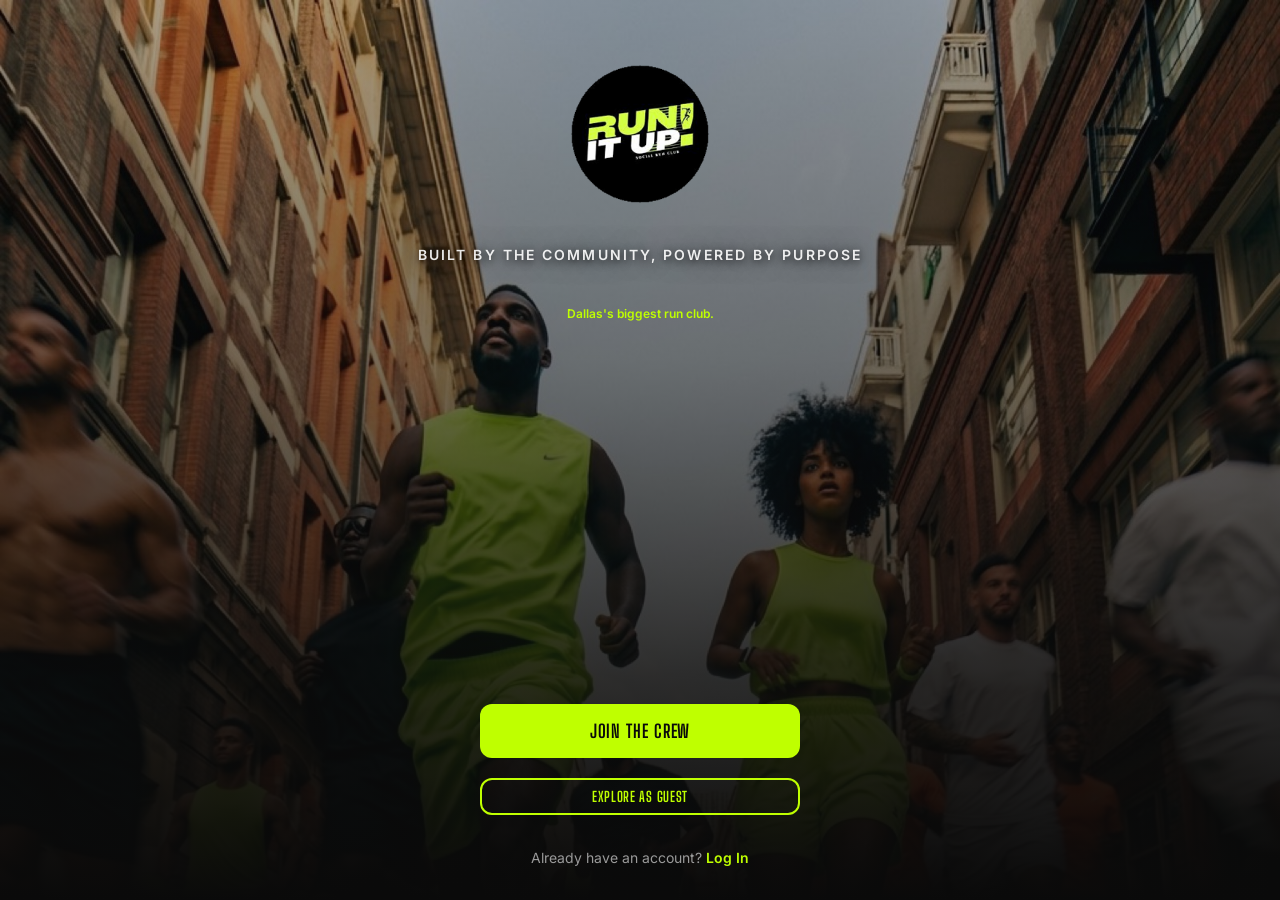
==== commit 04bd411f: "feat: the website IS the app — full Run It UP! web app at the site URL Deploys the app's web build (" ====
--- a/index.html
+++ b/index.html
@@ -2,732 +2,119 @@
 <html lang="en">
 <head>
   <meta charset="UTF-8">
-  <meta name="viewport" content="width=device-width, initial-scale=1.0, viewport-fit=cover">
-  <title>Run It UP! Dallas — Social Run Club · Four Runs a Week, Every Pace Welcome</title>
-  <meta name="description" content="Run It UP! Dallas is a free social run club. Monday at Trinity Groves, Tuesday in Deep Ellum, Saturday at Fair Oaks Park, Sunday at Levy Event Plaza. Every pace welcome — pick a run and pull up. No fees, no signup, just community.">
+  <style>html,body{background:#0A0A0A;}</style>
+  <meta name="viewport" content="width=device-width, initial-scale=1.0, viewport-fit=cover, user-scalable=no">
   <meta name="theme-color" content="#0A0A0A">
-  <link rel="canonical" href="https://taylormadecreative.github.io/runitup-app-site/">
-  <meta property="og:title" content="Run It UP! Dallas — Social Run Club">
-  <meta property="og:description" content="Four runs a week across Dallas. Every pace welcome. No fees — just community. Pull up.">
+  <meta name="apple-mobile-web-app-capable" content="yes">
+  <meta name="apple-mobile-web-app-status-bar-style" content="black-translucent">
+  <meta name="description" content="Run It UP! Dallas — Built By the Community, Powered by Purpose">
+  <meta property="og:title" content="Run It UP! Dallas">
+  <meta property="og:description" content="Run It UP! Dallas — Check in. Connect. Run together. The crew app for Dallas's biggest run club.">
   <meta property="og:image" content="https://taylormadecreative.github.io/runitup-app-site/assets/og-image.jpg">
   <meta property="og:url" content="https://taylormadecreative.github.io/runitup-app-site/">
-  <meta property="og:type" content="website">
-  <meta property="og:site_name" content="Run It UP! Dallas">
-  <meta name="twitter:card" content="summary_large_image">
-  <link rel="icon" href="assets/logo.png">
-  <link rel="apple-touch-icon" href="assets/logo.png">
-  <link rel="preload" as="image" href="assets/photos/pack-street.jpg" fetchpriority="high">
+  <title>Run It UP! | Dallas Run Club</title>
+  <link rel="manifest" href="manifest.json">
+  <link rel="icon" href="assets/logo-192.png">
+  <link rel="apple-touch-icon" href="assets/logo-192.png">
   <link rel="preconnect" href="https://fonts.googleapis.com">
   <link rel="preconnect" href="https://fonts.gstatic.com" crossorigin>
-  <link href="https://fonts.googleapis.com/css2?family=Big+Shoulders+Display:wght@700;800;900&family=Inter:wght@400;500;600;700&display=swap" rel="stylesheet">
-  <script type="application/ld+json">
-  {
-    "@context": "https://schema.org",
-    "@graph": [
-      {
-        "@type": "SportsClub",
-        "@id": "https://taylormadecreative.github.io/runitup-app-site/#club",
-        "name": "Run It UP! Dallas",
-        "description": "Free social run club in Dallas, Texas. Four runs a week, every pace welcome.",
-        "url": "https://taylormadecreative.github.io/runitup-app-site/",
-        "email": "contactus@runitupdallas.com",
-        "areaServed": { "@type": "City", "name": "Dallas", "address": { "@type": "PostalAddress", "addressRegion": "TX", "addressCountry": "US" } },
-        "sameAs": [
-          "https://instagram.com/runitupdallas",
-          "https://apps.apple.com/us/app/run-it-up-dallas/id6761876137"
-        ]
-      },
-      {
-        "@type": "Event",
-        "name": "Run It UP! Dallas — Monday Run at Trinity Groves",
-        "organizer": { "@id": "https://taylormadecreative.github.io/runitup-app-site/#club" },
-        "isAccessibleForFree": true,
-        "eventAttendanceMode": "https://schema.org/OfflineEventAttendanceMode",
-        "eventSchedule": { "@type": "Schedule", "byDay": "https://schema.org/Monday", "startTime": "19:00", "repeatFrequency": "P1W", "scheduleTimezone": "America/Chicago" },
-        "location": { "@type": "Place", "name": "Trinity Groves", "address": { "@type": "PostalAddress", "streetAddress": "3118 Gulden Lane", "addressLocality": "Dallas", "addressRegion": "TX", "addressCountry": "US" } }
-      },
-      {
-        "@type": "Event",
-        "name": "Run It UP! Dallas — Tuesday Run in Deep Ellum",
-        "organizer": { "@id": "https://taylormadecreative.github.io/runitup-app-site/#club" },
-        "isAccessibleForFree": true,
-        "eventAttendanceMode": "https://schema.org/OfflineEventAttendanceMode",
-        "eventSchedule": { "@type": "Schedule", "byDay": "https://schema.org/Tuesday", "startTime": "19:00", "repeatFrequency": "P1W", "scheduleTimezone": "America/Chicago" },
-        "location": { "@type": "Place", "name": "Deep Ellum", "address": { "@type": "PostalAddress", "streetAddress": "2823 Main St", "addressLocality": "Dallas", "addressRegion": "TX", "addressCountry": "US" } }
-      },
-      {
-        "@type": "Event",
-        "name": "Run It UP! Dallas — Saturday Run at Fair Oaks Park",
-        "organizer": { "@id": "https://taylormadecreative.github.io/runitup-app-site/#club" },
-        "isAccessibleForFree": true,
-        "eventAttendanceMode": "https://schema.org/OfflineEventAttendanceMode",
-        "eventSchedule": { "@type": "Schedule", "byDay": "https://schema.org/Saturday", "startTime": "08:30", "repeatFrequency": "P1W", "scheduleTimezone": "America/Chicago" },
-        "location": { "@type": "Place", "name": "Fair Oaks Park", "address": { "@type": "PostalAddress", "streetAddress": "7621 Fair Oaks Ave", "addressLocality": "Dallas", "addressRegion": "TX", "addressCountry": "US" } }
-      },
-      {
-        "@type": "Event",
-        "name": "Run It UP! Dallas — Sunday Run at Levy Event Plaza",
-        "organizer": { "@id": "https://taylormadecreative.github.io/runitup-app-site/#club" },
-        "isAccessibleForFree": true,
-        "eventAttendanceMode": "https://schema.org/OfflineEventAttendanceMode",
-        "eventSchedule": { "@type": "Schedule", "byDay": "https://schema.org/Sunday", "startTime": "08:30", "repeatFrequency": "P1W", "scheduleTimezone": "America/Chicago" },
-        "location": { "@type": "Place", "name": "Levy Event Plaza", "address": { "@type": "PostalAddress", "streetAddress": "501 E Las Colinas Blvd", "addressLocality": "Irving", "addressRegion": "TX", "addressCountry": "US" } }
-      },
-      {
-        "@type": "SoftwareApplication",
-        "name": "Run It Up Dallas!",
-        "operatingSystem": "iOS",
-        "applicationCategory": "HealthApplication",
-        "url": "https://apps.apple.com/us/app/run-it-up-dallas/id6761876137",
-        "offers": { "@type": "Offer", "price": "0", "priceCurrency": "USD" },
-        "aggregateRating": { "@type": "AggregateRating", "ratingValue": "5.0", "ratingCount": "1" }
-      },
-      {
-        "@type": "FAQPage",
-        "mainEntity": [
-          { "@type": "Question", "name": "Does it cost anything?", "acceptedAnswer": { "@type": "Answer", "text": "No. Run It UP! Dallas is free — no fees, no memberships. Show up, run, hang out." } },
-          { "@type": "Question", "name": "Do I need to be fast?", "acceptedAnswer": { "@type": "Answer", "text": "Not even a little. There are four pace groups from a 16-minute-mile walk to a sub-8 sprint, and every group has a crew." } },
-          { "@type": "Question", "name": "What do I bring to my first run?", "acceptedAnswer": { "@type": "Answer", "text": "Shoes and water — that's it. Come a few minutes early and say you're new, and the crew will take it from there." } },
-          { "@type": "Question", "name": "Do I need the app to run with the club?", "acceptedAnswer": { "@type": "Answer", "text": "No — just pull up. The app is where check-ins, streaks, badges, run buddies, and the crew chat live, and you can explore it as a guest first." } },
-          { "@type": "Question", "name": "Is it Android-friendly?", "acceptedAnswer": { "@type": "Answer", "text": "The app is on iPhone today. Android runners are still crew — the schedule on this page is always current." } }
-        ]
-      }
-    ]
-  }
-  </script>
-  <style>
-    :root {
-      --ink: #0A0A0A;
-      --asphalt: #151515;
-      --surface: #1A1A1A;
-      --volt: #BFFF00;
-      --spark: #FF6B2B;
-      --text: #FFFFFF;
-      --muted: rgba(255,255,255,0.65);
-      --muted-2: rgba(255,255,255,0.4);
-      --line: rgba(255,255,255,0.08);
-      --display: 'Big Shoulders Display', 'Arial Black', Impact, sans-serif;
-      --body: 'Inter', -apple-system, BlinkMacSystemFont, sans-serif;
-      --pad: clamp(20px, 5vw, 64px);
-    }
-    * { margin: 0; padding: 0; box-sizing: border-box; }
-    html { scroll-behavior: smooth; }
-    html, body { background: var(--ink); color: var(--text); font-family: var(--body); overflow-x: hidden; -webkit-font-smoothing: antialiased; }
-    img { max-width: 100%; display: block; }
-    a { color: inherit; }
-    :focus-visible { outline: 2px solid var(--volt); outline-offset: 3px; border-radius: 4px; }
-    section[id] { scroll-margin-top: 84px; }
-
-    .eyebrow { font-size: 12px; font-weight: 600; letter-spacing: 0.28em; text-transform: uppercase; color: var(--volt); }
-    .section { padding: clamp(72px, 10vw, 140px) var(--pad); max-width: 1180px; margin: 0 auto; }
-    .section-title { font-family: var(--display); font-weight: 900; text-transform: uppercase; font-size: clamp(40px, 7vw, 84px); line-height: 0.95; letter-spacing: -0.01em; margin: 14px 0 10px; }
-    .section-sub { color: var(--muted); font-size: clamp(15px, 1.6vw, 18px); line-height: 1.6; max-width: 560px; }
-    .apple-mark { width: 15px; height: 15px; flex: none; }
-
-    /* ===== Header ===== */
-    header {
-      position: fixed; top: 0; left: 0; right: 0; z-index: 50;
-      display: flex; align-items: center; justify-content: space-between;
-      padding: 14px var(--pad);
-      background: linear-gradient(rgba(10,10,10,0.92), rgba(10,10,10,0.75));
-      backdrop-filter: blur(12px); -webkit-backdrop-filter: blur(12px);
-      border-bottom: 1px solid transparent;
-      transition: border-color 0.3s ease;
-    }
-    header.scrolled { border-bottom-color: var(--line); }
-    .brand { display: flex; align-items: center; gap: 10px; text-decoration: none; }
-    .brand img { width: 38px; height: 38px; border-radius: 50%; }
-    .brand span { font-family: var(--display); font-weight: 900; text-transform: uppercase; font-size: 18px; letter-spacing: 0.02em; }
-    .header-cta { font-family: var(--display); font-weight: 800; text-transform: uppercase; letter-spacing: 0.05em; font-size: 14px; color: var(--ink); background: var(--volt); padding: 10px 18px; border-radius: 10px; text-decoration: none; transition: box-shadow 0.2s ease, transform 0.15s ease; }
-    .header-cta:hover { box-shadow: 0 0 28px rgba(191,255,0,0.45); }
-    .header-cta:active { transform: scale(0.97); }
-
-    /* ===== Invite banner (?ref=) ===== */
-    .invite-banner { display: none; position: fixed; top: 70px; left: 50%; transform: translateX(-50%); z-index: 49; background: rgba(26,26,26,0.97); border: 1px solid rgba(191,255,0,0.35); border-radius: 14px; padding: 14px 44px 14px 18px; font-size: 14px; line-height: 1.45; max-width: min(92vw, 460px); box-shadow: 0 8px 32px rgba(0,0,0,0.5); }
-    .invite-banner strong { color: var(--volt); }
-    .invite-banner.show { display: block; }
-    .invite-close { position: absolute; top: 6px; right: 6px; width: 34px; height: 34px; display: flex; align-items: center; justify-content: center; background: none; border: 0; color: var(--muted); font-size: 20px; cursor: pointer; border-radius: 50%; }
-    .invite-close:hover { color: var(--text); }
-    .invite-banner a { color: var(--volt); font-weight: 600; }
-
-    /* ===== Hero ===== */
-    .hero { position: relative; min-height: 100svh; display: flex; flex-direction: column; justify-content: flex-end; padding: 120px var(--pad) clamp(48px, 7vw, 80px); isolation: isolate; }
-    .hero-bg { position: absolute; inset: 0; z-index: -1; background-image: url('assets/photos/pack-street.jpg'); background-size: cover; background-position: center 30%; }
-    .hero-bg::after { content: ''; position: absolute; inset: 0; background: linear-gradient(rgba(10,10,10,0.55) 0%, rgba(10,10,10,0.35) 35%, rgba(10,10,10,0.86) 72%, rgba(10,10,10,0.98) 100%); }
-    .hero-inner { max-width: 1180px; margin: 0 auto; width: 100%; }
-    .hero .eyebrow { font-size: 13px; }
-    .hero h1 { font-family: var(--display); font-weight: 900; text-transform: uppercase; letter-spacing: -0.015em; line-height: 0.92; font-size: clamp(56px, 11.5vw, 148px); margin: 18px 0 14px; }
-    .hero h1 .volt { color: var(--volt); }
-    .hero-lead { font-size: clamp(16px, 2vw, 20px); color: var(--muted); max-width: 520px; line-height: 1.55; }
-    .cta-row { display: flex; gap: 12px; flex-wrap: wrap; margin-top: 30px; }
-    .btn { display: inline-flex; align-items: center; gap: 10px; font-family: var(--display); font-weight: 800; letter-spacing: 0.05em; text-transform: uppercase; padding: 17px 30px; border-radius: 12px; text-decoration: none; font-size: 15px; transition: transform 0.15s ease, box-shadow 0.2s ease, border-color 0.2s ease, color 0.2s ease; }
-    .btn:active { transform: scale(0.97); }
-    .btn-volt { background: var(--volt); color: var(--ink); box-shadow: 0 0 22px rgba(191,255,0,0.28); }
-    .btn-volt:hover { box-shadow: 0 0 44px rgba(191,255,0,0.5); }
-    .btn-ghost { background: rgba(10,10,10,0.4); color: var(--text); border: 2px solid rgba(255,255,255,0.25); }
-    .btn-ghost:hover { border-color: var(--volt); color: var(--volt); }
-    .hero-rating { display: flex; align-items: center; gap: 8px; margin-top: 26px; font-size: 13px; color: var(--muted); }
-    .hero-rating .stars { color: var(--volt); letter-spacing: 2px; }
-
-    /* Signature: live next-run countdown (tappable — jumps to the schedule) */
-    .next-run-chip { display: inline-flex; flex-direction: column; gap: 10px; background: rgba(20,20,20,0.82); border: 1px solid rgba(191,255,0,0.3); border-radius: 16px; padding: 16px 20px; margin-top: 34px; backdrop-filter: blur(8px); -webkit-backdrop-filter: blur(8px); text-decoration: none; transition: border-color 0.2s ease, box-shadow 0.2s ease; }
-    .next-run-chip:hover { border-color: rgba(191,255,0,0.6); box-shadow: 0 0 28px rgba(191,255,0,0.15); }
-    .next-run-chip .label { display: flex; align-items: center; gap: 8px; font-size: 11px; font-weight: 700; letter-spacing: 0.22em; text-transform: uppercase; color: var(--muted); }
-    .next-run-chip .label .dot { width: 7px; height: 7px; border-radius: 50%; background: var(--volt); animation: pulse 2s ease-in-out infinite; }
-    .next-run-chip .run-name { font-family: var(--display); font-weight: 900; text-transform: uppercase; font-size: clamp(19px, 2.6vw, 26px); letter-spacing: 0.01em; }
-    .next-run-chip .run-name em { font-style: normal; color: var(--volt); }
-    .countdown { display: flex; gap: 18px; }
-    .cd-unit { text-align: left; }
-    .cd-value { font-family: var(--display); font-weight: 900; font-size: clamp(30px, 4.5vw, 44px); line-height: 1; color: var(--volt); font-variant-numeric: tabular-nums; }
-    .cd-label { font-size: 10px; letter-spacing: 0.18em; text-transform: uppercase; color: rgba(255,255,255,0.58); margin-top: 4px; }
-    .cd-live { font-family: var(--display); font-weight: 900; font-size: clamp(26px, 4vw, 38px); color: var(--volt); text-transform: uppercase; }
-    .cd-live .spark { color: var(--spark); }
-    @keyframes pulse { 0%, 100% { opacity: 1; } 50% { opacity: 0.35; } }
-
-    /* ===== Runs schedule ===== */
-    .runs-list { margin-top: clamp(28px, 4vw, 48px); border-top: 1px solid var(--line); }
-    .run-row { display: grid; grid-template-columns: minmax(84px, 150px) 1fr auto; gap: clamp(14px, 3vw, 40px); align-items: center; padding: clamp(20px, 3.4vw, 34px) 0; border-bottom: 1px solid var(--line); position: relative; transition: background 0.25s ease; }
-    .run-row:hover { background: rgba(255,255,255,0.02); }
-    .run-day { font-family: var(--display); font-weight: 900; font-size: clamp(44px, 7.5vw, 92px); line-height: 0.9; text-transform: uppercase; color: transparent; -webkit-text-stroke: 1.5px rgba(255,255,255,0.35); letter-spacing: 0.01em; }
-    .run-row.next .run-day { color: var(--volt); -webkit-text-stroke: 0; }
-    .run-info h3 { font-family: var(--display); font-weight: 800; text-transform: uppercase; font-size: clamp(19px, 2.6vw, 27px); letter-spacing: 0.01em; }
-    .run-info .meta { color: var(--muted); font-size: clamp(13px, 1.5vw, 15px); margin-top: 5px; }
-    .run-info .addr { color: var(--muted); font-size: clamp(12px, 1.4vw, 14px); margin-top: 3px; }
-    .run-side { display: flex; flex-direction: column; align-items: flex-end; gap: 10px; }
-    .next-flag { font-size: 10px; font-weight: 700; letter-spacing: 0.2em; text-transform: uppercase; color: var(--ink); background: var(--volt); padding: 5px 10px; border-radius: 999px; display: none; }
-    .run-row.next .next-flag { display: inline-block; }
-    .next-flag.live { background: var(--spark); color: #fff; }
-    .directions { display: inline-flex; align-items: center; gap: 7px; min-height: 44px; padding: 10px 18px; font-size: 13px; font-weight: 600; font-family: var(--body); color: var(--text); background: none; text-decoration: none; border: 1px solid rgba(255,255,255,0.25); border-radius: 999px; cursor: pointer; transition: color 0.2s ease, border-color 0.2s ease; }
-    .directions:hover { color: var(--volt); border-color: var(--volt); }
-    .directions svg { width: 13px; height: 13px; flex: none; }
-
-    /* ===== First-run steps ===== */
-    .steps-grid { display: grid; grid-template-columns: repeat(auto-fit, minmax(240px, 1fr)); gap: 14px; margin-top: clamp(28px, 4vw, 48px); counter-reset: step; }
-    .step-card { background: var(--asphalt); border: 1px solid var(--line); border-top: 3px solid var(--volt); border-radius: 16px; padding: 28px 24px; }
-    .step-num { font-family: var(--display); font-weight: 900; font-size: 44px; line-height: 1; color: var(--volt); }
-    .step-card h3 { font-family: var(--display); font-weight: 900; text-transform: uppercase; font-size: 22px; margin: 12px 0 8px; letter-spacing: 0.01em; }
-    .step-card p { color: var(--muted); font-size: 14px; line-height: 1.55; }
-
-    /* ===== Pace groups ===== */
-    .pace-grid { display: grid; grid-template-columns: repeat(auto-fit, minmax(230px, 1fr)); gap: 14px; margin-top: clamp(28px, 4vw, 48px); }
-    .pace-card { background: var(--asphalt); border: 1px solid var(--line); border-radius: 16px; padding: 26px 24px; transition: border-color 0.25s ease, transform 0.25s ease; }
-    .pace-card:hover { border-color: rgba(191,255,0,0.45); transform: translateY(-3px); }
-    .pace-card .pace-tag { font-family: var(--display); font-weight: 900; font-size: 15px; text-transform: uppercase; letter-spacing: 0.08em; color: var(--volt); }
-    .pace-card h3 { font-family: var(--display); font-weight: 900; text-transform: uppercase; font-size: 26px; margin: 8px 0 6px; }
-    .pace-card p { color: var(--muted); font-size: 14px; line-height: 1.5; }
-
-    /* ===== App section ===== */
-    .app-section { display: grid; grid-template-columns: 1fr 1fr; gap: clamp(32px, 6vw, 80px); align-items: center; }
-    .phone { width: min(300px, 78vw); margin: 0 auto; border-radius: 44px; border: 3px solid #2A2A2A; background: #000; padding: 10px; box-shadow: 0 30px 80px rgba(0,0,0,0.6), 0 0 60px rgba(191,255,0,0.07); }
-    .phone img { border-radius: 34px; }
-    .feature-list { list-style: none; display: flex; flex-direction: column; margin-top: clamp(24px, 3vw, 40px); border-top: 1px solid var(--line); }
-    .feature-list li { display: grid; grid-template-columns: minmax(112px, 148px) 1fr; gap: 16px; align-items: baseline; padding: 16px 0; border-bottom: 1px solid var(--line); }
-    .feature-list .f-name { font-family: var(--display); font-weight: 800; text-transform: uppercase; font-size: 17px; letter-spacing: 0.02em; }
-    .feature-list .f-desc { color: var(--muted); font-size: 14px; line-height: 1.5; }
-    .app-ctas { margin-top: 28px; display: flex; gap: 16px; flex-wrap: wrap; align-items: center; }
-
-    /* ===== Badge marquee (flavor strip inside the app section) ===== */
-    .badges-context { margin-top: clamp(40px, 6vw, 64px); font-size: 13px; letter-spacing: 0.12em; text-transform: uppercase; color: var(--muted-2); }
-    .badges-bleed { width: 100vw; margin: 22px calc(50% - 50vw) 0; overflow: hidden; }
-    .marquee { display: flex; width: max-content; animation: drift 36s linear infinite; }
-    .marquee:hover { animation-play-state: paused; }
-    .badge-chip { flex: none; display: flex; flex-direction: column; align-items: center; justify-content: center; gap: 6px; width: 150px; height: 150px; margin-right: 16px; background: var(--asphalt); border: 1px solid var(--line); border-radius: 20px; }
-    .badge-chip .b-mark { font-family: var(--display); font-weight: 900; font-size: 40px; line-height: 1; color: var(--volt); letter-spacing: -0.01em; }
-    .badge-chip .b-mark sub { font-size: 15px; vertical-align: baseline; color: var(--muted); margin-left: 3px; }
-    .badge-chip .b-name { font-size: 10px; letter-spacing: 0.18em; text-transform: uppercase; color: rgba(255,255,255,0.55); }
-    .badge-chip.legendary { border-color: rgba(255,215,0,0.35); }
-    .badge-chip.legendary .b-mark { background: linear-gradient(180deg, #FFE55C, #FFD700 40%, #BFFF00); -webkit-background-clip: text; background-clip: text; color: transparent; }
-    @keyframes drift { from { transform: translateX(0); } to { transform: translateX(-50%); } }
-
-    /* ===== Community ===== */
-    .photo-grid { display: grid; grid-template-columns: repeat(3, 1fr); gap: 12px; margin-top: clamp(28px, 4vw, 48px); }
-    .photo-grid img { border-radius: 16px; aspect-ratio: 4/5; object-fit: cover; width: 100%; }
-    .photo-grid img:nth-child(2) { margin-top: 28px; }
-    .review-quote { margin-top: 32px; max-width: 560px; padding: 24px 26px; background: var(--asphalt); border: 1px solid var(--line); border-left: 3px solid var(--volt); border-radius: 14px; }
-    .review-quote .stars { color: var(--volt); letter-spacing: 2px; font-size: 13px; }
-    .review-quote p { margin-top: 10px; font-size: 16px; line-height: 1.55; }
-    .review-quote cite { display: block; margin-top: 10px; font-style: normal; font-size: 12px; color: var(--muted-2); letter-spacing: 0.08em; text-transform: uppercase; }
-    .community-line { margin-top: 26px; color: var(--muted); font-size: 15px; }
-    .community-line a { color: var(--volt); text-decoration: none; font-weight: 600; }
-    .community-line a:hover { text-decoration: underline; }
-
-    /* ===== FAQ ===== */
-    .faq-list { margin-top: clamp(24px, 3vw, 40px); border-top: 1px solid var(--line); max-width: 760px; }
-    details { border-bottom: 1px solid var(--line); }
-    summary { cursor: pointer; list-style: none; display: flex; justify-content: space-between; align-items: center; gap: 16px; padding: 20px 0; font-family: var(--display); font-weight: 800; text-transform: uppercase; font-size: clamp(16px, 2vw, 20px); letter-spacing: 0.02em; }
-    summary::-webkit-details-marker { display: none; }
-    summary::after { content: '+'; font-family: var(--display); font-weight: 700; color: var(--volt); font-size: 24px; transition: transform 0.25s ease; flex: none; }
-    details[open] summary::after { transform: rotate(45deg); }
-    details p { color: var(--muted); font-size: 15px; line-height: 1.6; padding: 0 0 20px; max-width: 640px; }
-
-    /* ===== Final CTA + footer ===== */
-    .final-cta { position: relative; text-align: center; padding: clamp(90px, 13vw, 180px) var(--pad); isolation: isolate; }
-    .final-bg { position: absolute; inset: 0; z-index: -1; background-image: url('assets/photos/hero.jpg'); background-size: cover; background-position: center; }
-    .final-bg::after { content: ''; position: absolute; inset: 0; background: rgba(10,10,10,0.82); }
-    .final-cta h2 { font-family: var(--display); font-weight: 900; text-transform: uppercase; font-size: clamp(48px, 9vw, 110px); line-height: 0.92; letter-spacing: -0.01em; }
-    .final-cta h2 .volt { color: var(--volt); }
-    .final-cta p { color: var(--muted); margin: 16px auto 0; max-width: 460px; font-size: 16px; line-height: 1.55; }
-    footer { border-top: 1px solid var(--line); padding: 40px var(--pad) calc(40px + env(safe-area-inset-bottom)); }
-    .footer-inner { max-width: 1180px; margin: 0 auto; display: flex; flex-wrap: wrap; gap: 24px; align-items: center; justify-content: space-between; }
-    .footer-links { display: flex; gap: 22px; flex-wrap: wrap; }
-    .footer-links a { color: var(--muted); font-size: 13px; text-decoration: none; padding: 8px 0; }
-    .footer-links a:hover { color: var(--volt); }
-    .footer-copy { color: var(--muted-2); font-size: 12px; }
-
-    /* ===== Reveal on scroll ===== */
-    .reveal { opacity: 0; transform: translateY(22px); transition: opacity 0.7s ease, transform 0.7s ease; }
-    .reveal.in { opacity: 1; transform: none; }
-    .hero .reveal { transition-duration: 0.9s; }
-
-    @media (max-width: 720px) {
-      .app-section { grid-template-columns: 1fr; }
-      .run-row { grid-template-columns: minmax(64px, 92px) 1fr; }
-      .run-day { -webkit-text-stroke: 2px rgba(255,255,255,0.5); }
-      .run-row.next .run-day { -webkit-text-stroke: 0; }
-      .run-side { grid-column: 2; flex-direction: row; align-items: center; justify-content: flex-start; }
-      .feature-list li { grid-template-columns: 1fr; gap: 4px; }
-      .photo-grid { grid-template-columns: 1fr 1fr; }
-      .photo-grid img:nth-child(3) { display: none; }
-      .countdown { gap: 14px; }
-    }
-    @media (prefers-reduced-motion: reduce) {
-      html { scroll-behavior: auto; }
-      .marquee { animation: none; flex-wrap: wrap; width: auto; justify-content: center; }
-      .next-run-chip .label .dot { animation: none; }
-      .reveal { opacity: 1; transform: none; transition: none; }
-    }
-  </style>
-  <noscript><style>.reveal { opacity: 1 !important; transform: none !important; }</style></noscript>
+  <link href="https://fonts.googleapis.com/css2?family=Big+Shoulders+Display:wght@600;700;800&family=Inter:wght@400;500;600;700&display=swap" rel="stylesheet">
+  <link rel="stylesheet" href="css/variables.css">
+  <link rel="stylesheet" href="css/base.css">
+  <link rel="stylesheet" href="css/components.css">
+  <link rel="stylesheet" href="css/auth.css">
+  <link rel="stylesheet" href="css/home.css">
+  <link rel="stylesheet" href="css/events.css">
+  <link rel="stylesheet" href="css/community.css">
+  <link rel="stylesheet" href="css/stats.css">
+  <link rel="stylesheet" href="css/profile.css">
 </head>
 <body>
-
-  <header id="site-header">
-    <a class="brand" href="#top" aria-label="Run It UP! Dallas — back to top">
-      <img src="assets/logo.png" alt="" width="38" height="38">
-      <span>Run It UP!</span>
-    </a>
-    <a class="header-cta" href="#runs">This week's runs</a>
-  </header>
-
-  <div class="invite-banner" id="invite-banner" role="status">
-    <strong>A crew member invited you to run.</strong> Every pace welcome — <a href="#runs">see this week's runs</a> and pull up.
-    <button class="invite-close" id="invite-close" aria-label="Dismiss invitation message">×</button>
+  <!-- Auth Screens -->
+  <div id="screen-splash" class="screen active">
+    <!-- Splash content rendered by auth.js -->
+  </div>
+  <div id="screen-login" class="screen">
+    <!-- Login form rendered by auth.js -->
+  </div>
+  <div id="screen-signup" class="screen">
+    <!-- Signup form rendered by auth.js -->
+  </div>
+  <div id="screen-onboarding" class="screen">
+    <!-- Onboarding steps rendered by auth.js -->
   </div>
 
-  <!-- ===== HERO ===== -->
-  <section class="hero" id="top">
-    <div class="hero-bg" role="img" aria-label="The Run It UP! Dallas crew running down a Dallas street"></div>
-    <div class="hero-inner">
-      <p class="eyebrow reveal">Dallas · Social Run Club</p>
-      <h1 class="reveal">Built by the community,<br><span class="volt">powered by purpose.</span></h1>
-      <p class="hero-lead reveal">Four runs a week across Dallas. Every pace welcome — from a first-mile walk to a sub-8 sprint. No fees. Just community.</p>
-      <div class="cta-row reveal">
-        <a class="btn btn-volt" href="#runs">This week's runs</a>
-        <a class="btn btn-ghost" href="#first-run">New here? Start here</a>
+  <!-- App Shell (visible after auth) -->
+  <div id="app-shell" class="hidden">
+    <!-- Header -->
+    <header id="app-header">
+      <img src="assets/logo.png" alt="Run It UP!" class="header-logo">
+      <div class="header-right">
+        <button id="btn-notifications" class="icon-btn hidden" aria-label="Notifications">
+          <svg class="icon" viewBox="0 0 24 24"><path d="M12 22c1.1 0 2-.9 2-2h-4c0 1.1.9 2 2 2zm6-6v-5c0-3.07-1.63-5.64-4.5-6.32V4c0-.83-.67-1.5-1.5-1.5s-1.5.67-1.5 1.5v.68C7.64 5.36 6 7.92 6 11v5l-2 2v1h16v-1l-2-2z"/></svg>
+          <span id="notification-badge" class="badge hidden">0</span>
+        </button>
+        <button id="btn-header-profile" class="avatar-btn" aria-label="Profile">
+          <img id="header-avatar" src="" alt="" class="avatar-sm">
+        </button>
       </div>
-      <a class="next-run-chip reveal" id="next-run-chip" href="#runs" aria-label="Jump to the weekly run schedule">
-        <span class="label"><span class="dot"></span> Next run</span>
-        <span class="run-name" id="nr-name">Four runs, every week</span>
-        <div class="countdown" id="nr-countdown" aria-live="off"></div>
-      </a>
-      <div class="hero-rating reveal">
-        <span>Free forever · every pace welcome · Dallas &amp; Irving</span>
-      </div>
-    </div>
-  </section>
+    </header>
 
-  <!-- ===== RUNS ===== -->
-  <section class="section" id="runs">
-    <p class="eyebrow reveal">The schedule</p>
-    <h2 class="section-title reveal">Where we run</h2>
-    <p class="section-sub reveal">Same four runs, every week. Show up to any of them — your first one counts.</p>
-    <div class="runs-list reveal">
-      <div class="run-row" data-day="MON">
-        <div class="run-day" aria-hidden="true">MON</div>
-        <div class="run-info">
-          <h3>Monday · Trinity Groves</h3>
-          <p class="meta">7:00 PM · 2 miles · every week</p>
-          <p class="addr">3118 Gulden Lane, Dallas</p>
-        </div>
-        <div class="run-side">
-          <span class="next-flag">Next up</span>
-          <a class="directions" href="https://maps.google.com/?q=3118+Gulden+Lane+Dallas+TX" target="_blank" rel="noopener"><svg viewBox="0 0 24 24" fill="currentColor" aria-hidden="true"><path d="M12 2C8.13 2 5 5.13 5 9c0 5.25 7 13 7 13s7-7.75 7-13c0-3.87-3.13-7-7-7zm0 9.5a2.5 2.5 0 1 1 0-5 2.5 2.5 0 0 1 0 5z"/></svg>Directions</a>
-          <button class="directions" type="button" data-cal="MON"><svg viewBox="0 0 24 24" fill="currentColor" aria-hidden="true"><path d="M19 3h-1V1h-2v2H8V1H6v2H5c-1.1 0-2 .9-2 2v14c0 1.1.9 2 2 2h14c1.1 0 2-.9 2-2V5c0-1.1-.9-2-2-2zm0 16H5V8h14v11z"/></svg>Calendar</button>
-        </div>
-      </div>
-      <div class="run-row" data-day="TUE">
-        <div class="run-day" aria-hidden="true">TUE</div>
-        <div class="run-info">
-          <h3>Tuesday · Deep Ellum</h3>
-          <p class="meta">7:00 PM · 2 miles · every week</p>
-          <p class="addr">2823 Main St, Dallas</p>
-        </div>
-        <div class="run-side">
-          <span class="next-flag">Next up</span>
-          <a class="directions" href="https://maps.google.com/?q=2823+Main+St+Dallas+TX" target="_blank" rel="noopener"><svg viewBox="0 0 24 24" fill="currentColor" aria-hidden="true"><path d="M12 2C8.13 2 5 5.13 5 9c0 5.25 7 13 7 13s7-7.75 7-13c0-3.87-3.13-7-7-7zm0 9.5a2.5 2.5 0 1 1 0-5 2.5 2.5 0 0 1 0 5z"/></svg>Directions</a>
-          <button class="directions" type="button" data-cal="TUE"><svg viewBox="0 0 24 24" fill="currentColor" aria-hidden="true"><path d="M19 3h-1V1h-2v2H8V1H6v2H5c-1.1 0-2 .9-2 2v14c0 1.1.9 2 2 2h14c1.1 0 2-.9 2-2V5c0-1.1-.9-2-2-2zm0 16H5V8h14v11z"/></svg>Calendar</button>
-        </div>
-      </div>
-      <div class="run-row" data-day="SAT">
-        <div class="run-day" aria-hidden="true">SAT</div>
-        <div class="run-info">
-          <h3>Saturday · Fair Oaks Park</h3>
-          <p class="meta">8:30 AM · 3–5 miles · every week</p>
-          <p class="addr">7621 Fair Oaks Ave, Dallas</p>
-        </div>
-        <div class="run-side">
-          <span class="next-flag">Next up</span>
-          <a class="directions" href="https://maps.google.com/?q=7621+Fair+Oaks+Ave+Dallas+TX+75231" target="_blank" rel="noopener"><svg viewBox="0 0 24 24" fill="currentColor" aria-hidden="true"><path d="M12 2C8.13 2 5 5.13 5 9c0 5.25 7 13 7 13s7-7.75 7-13c0-3.87-3.13-7-7-7zm0 9.5a2.5 2.5 0 1 1 0-5 2.5 2.5 0 0 1 0 5z"/></svg>Directions</a>
-          <button class="directions" type="button" data-cal="SAT"><svg viewBox="0 0 24 24" fill="currentColor" aria-hidden="true"><path d="M19 3h-1V1h-2v2H8V1H6v2H5c-1.1 0-2 .9-2 2v14c0 1.1.9 2 2 2h14c1.1 0 2-.9 2-2V5c0-1.1-.9-2-2-2zm0 16H5V8h14v11z"/></svg>Calendar</button>
-        </div>
-      </div>
-      <div class="run-row" data-day="SUN">
-        <div class="run-day" aria-hidden="true">SUN</div>
-        <div class="run-info">
-          <h3>Sunday · Levy Event Plaza</h3>
-          <p class="meta">8:30 AM · 3 miles · every week</p>
-          <p class="addr">501 E Las Colinas Blvd, Irving</p>
-        </div>
-        <div class="run-side">
-          <span class="next-flag">Next up</span>
-          <a class="directions" href="https://maps.google.com/?q=501+E+Las+Colinas+Blvd+Irving+TX" target="_blank" rel="noopener"><svg viewBox="0 0 24 24" fill="currentColor" aria-hidden="true"><path d="M12 2C8.13 2 5 5.13 5 9c0 5.25 7 13 7 13s7-7.75 7-13c0-3.87-3.13-7-7-7zm0 9.5a2.5 2.5 0 1 1 0-5 2.5 2.5 0 0 1 0 5z"/></svg>Directions</a>
-          <button class="directions" type="button" data-cal="SUN"><svg viewBox="0 0 24 24" fill="currentColor" aria-hidden="true"><path d="M19 3h-1V1h-2v2H8V1H6v2H5c-1.1 0-2 .9-2 2v14c0 1.1.9 2 2 2h14c1.1 0 2-.9 2-2V5c0-1.1-.9-2-2-2zm0 16H5V8h14v11z"/></svg>Calendar</button>
-        </div>
-      </div>
-    </div>
-  </section>
+    <!-- Screen Containers -->
+    <main id="app-main">
+      <div id="screen-home" class="screen active"></div>
+      <div id="screen-events" class="screen"></div>
+      <div id="screen-community" class="screen"></div>
+      <div id="screen-stats" class="screen"></div>
+      <div id="screen-profile" class="screen"></div>
+      <div id="screen-member-profile" class="screen"></div>
+      <div id="screen-chat" class="screen"></div>
+      <div id="screen-buddy-board" class="screen"></div>
+      <div id="screen-event-detail" class="screen"></div>
+      <div id="screen-dm-inbox" class="screen"></div>
+      <div id="screen-dm-thread" class="screen"></div>
+    </main>
 
-  <!-- ===== FIRST RUN ===== -->
-  <section class="section" id="first-run">
-    <p class="eyebrow reveal">New here?</p>
-    <h2 class="section-title reveal">Your first run,<br>step by step</h2>
-    <p class="section-sub reveal">No signup, no fees, no app required. This is all there is to it.</p>
-    <div class="steps-grid reveal">
-      <div class="step-card">
-        <div class="step-num">01</div>
-        <h3>Pick a run</h3>
-        <p>Any of the four works — weeknights are 2 easy miles, weekends go a little longer. Your first one counts.</p>
-      </div>
-      <div class="step-card">
-        <div class="step-num">02</div>
-        <h3>Pull up a few minutes early</h3>
-        <p>Bring shoes and water, find the crowd, and say you're new. The crew takes it from there.</p>
-      </div>
-      <div class="step-card">
-        <div class="step-num">03</div>
-        <h3>Fall in with your pace</h3>
-        <p>Walkers, joggers, runners, sprinters — every group has a crew, and nobody gets left behind.</p>
-      </div>
-    </div>
-  </section>
+    <!-- Bottom Tab Bar -->
+    <nav id="tab-bar">
+      <button class="tab active" data-screen="home" aria-label="Home">
+        <svg class="tab-icon" viewBox="0 0 24 24"><path d="M10 20v-6h4v6h5v-8h3L12 3 2 12h3v8z"/></svg>
+        <span class="tab-label">Home</span>
+      </button>
+      <button class="tab" data-screen="events" aria-label="Events">
+        <svg class="tab-icon" viewBox="0 0 24 24"><path d="M19 3h-1V1h-2v2H8V1H6v2H5c-1.1 0-2 .9-2 2v14c0 1.1.9 2 2 2h14c1.1 0 2-.9 2-2V5c0-1.1-.9-2-2-2zm0 16H5V8h14v11z"/></svg>
+        <span class="tab-label">Events</span>
+      </button>
+      <button class="tab" data-screen="community" aria-label="Community">
+        <svg class="tab-icon" viewBox="0 0 24 24"><path d="M20 2H4c-1.1 0-2 .9-2 2v18l4-4h14c1.1 0 2-.9 2-2V4c0-1.1-.9-2-2-2zm0 14H6l-2 2V4h16v12z"/></svg>
+        <span class="tab-label">Chat</span>
+        <span id="community-badge" class="badge hidden">0</span>
+      </button>
+      <button class="tab" data-screen="stats" aria-label="Stats">
+        <svg class="tab-icon" viewBox="0 0 24 24"><path d="M16 6l2.29 2.29-4.88 4.88-4-4L2 16.59 3.41 18l6-6 4 4 6.3-6.29L22 12V6z"/></svg>
+        <span class="tab-label">Stats</span>
+      </button>
+      <button class="tab" data-screen="profile" aria-label="Profile">
+        <svg class="tab-icon" viewBox="0 0 24 24"><path d="M12 12c2.21 0 4-1.79 4-4s-1.79-4-4-4-4 1.79-4 4 1.79 4 4 4zm0 2c-2.67 0-8 1.34-8 4v2h16v-2c0-2.66-5.33-4-8-4z"/></svg>
+        <span class="tab-label">Profile</span>
+      </button>
+    </nav>
+  </div>
 
-  <!-- ===== PACE ===== -->
-  <section class="section" id="pace">
-    <p class="eyebrow reveal">No wrong answers</p>
-    <h2 class="section-title reveal">Every pace has a crew</h2>
-    <p class="section-sub reveal">Four groups run every route. Start wherever you are, move up whenever you're ready.</p>
-    <div class="pace-grid reveal">
-      <div class="pace-card">
-        <span class="pace-tag">16+ min/mi</span>
-        <h3>Walk It Up</h3>
-        <p>Every step counts. Start where you are.</p>
-      </div>
-      <div class="pace-card">
-        <span class="pace-tag">12–16 min/mi</span>
-        <h3>Jog It Up</h3>
-        <p>Finding our rhythm, one run at a time.</p>
-      </div>
-      <div class="pace-card">
-        <span class="pace-tag">8–12 min/mi</span>
-        <h3>Run It Up</h3>
-        <p>Let's get it. The heartbeat of the club.</p>
-      </div>
-      <div class="pace-card">
-        <span class="pace-tag">Under 8 min/mi</span>
-        <h3>Sprint It Up</h3>
-        <p>Catch us if you can.</p>
-      </div>
-    </div>
-  </section>
-
-  <!-- ===== COMMUNITY ===== -->
-  <section class="section" id="community">
-    <p class="eyebrow reveal">More than miles</p>
-    <h2 class="section-title reveal">Pull up once,<br>you're family</h2>
-    <p class="section-sub reveal">The run is the excuse. The people are the reason. Come see for yourself on <a href="https://instagram.com/runitupdallas" target="_blank" rel="noopener" style="color: var(--volt); text-decoration: none;">@runitupdallas</a>.</p>
-    <div class="photo-grid reveal">
-      <img src="assets/photos/above-crowd.jpg" alt="A large Run It UP! crowd gathered before a run" loading="lazy">
-      <img src="assets/photos/duo-women.jpg" alt="Two runners laughing mid-run" loading="lazy">
-      <img src="assets/photos/night-sprint.jpg" alt="A night run through Deep Ellum" loading="lazy">
-    </div>
-  </section>
-
-  <!-- ===== APP (for the regulars) ===== -->
-  <section class="section" id="app">
-    <div class="app-section">
-      <div class="reveal">
-        <p class="eyebrow">Already pulling up?</p>
-        <h2 class="section-title">The crew<br>keeps score.</h2>
-        <p class="section-sub">Once you're running with us, the free app is where the streaks, badges, and bragging rights live. Totally optional — the runs are the point.</p>
-        <ul class="feature-list">
-          <li><span class="f-name">Check-ins</span><span class="f-desc">Lock in at every run and build a week streak worth bragging about.</span></li>
-          <li><span class="f-name">Live roll call</span><span class="f-desc">See who's locked in for tonight's run before you leave the house.</span></li>
-          <li><span class="f-name">Run tracker</span><span class="f-desc">GPS distance, pace, and a shareable summary card when you're done.</span></li>
-          <li><span class="f-name">Run buddies</span><span class="f-desc">Match with someone at your pace so you never run alone.</span></li>
-          <li><span class="f-name">Crew chat</span><span class="f-desc">Twelve channels of routes, memes, and post-run pics.</span></li>
-          <li><span class="f-name">Badges</span><span class="f-desc">From your first mile to the 100-mile Century Club.</span></li>
-        </ul>
-        <div class="app-ctas">
-          <a class="btn btn-volt" href="https://apps.apple.com/us/app/run-it-up-dallas/id6761876137" target="_blank" rel="noopener">
-            <svg class="apple-mark" viewBox="0 0 18 18" fill="currentColor" aria-hidden="true"><path d="M13.545 8.32c-.023-2.147 1.752-3.179 1.832-3.229-1-1.46-2.552-1.66-3.103-1.683-1.318-.134-2.578.778-3.248.778-.671 0-1.707-.759-2.808-.738C4.858 3.47 3.62 4.298 2.93 5.564c-1.397 2.424-.357 6.014.998 7.98.666.96 1.458 2.04 2.5 2.001 1.003-.04 1.382-.648 2.596-.648 1.213 0 1.553.648 2.611.627 1.082-.018 1.765-1.001 2.424-1.963.764-1.112 1.079-2.19 1.098-2.247-.024-.01-2.107-.809-2.131-3.207v.213zM11.525 2.507C12.07 1.846 12.44.954 12.34.05c-.765.031-1.691.51-2.24 1.152-.493.57-.924 1.48-.808 2.353.853.066 1.724-.434 2.233-1.048z"/></svg>
-            App Store
-          </a>
-          <span class="hero-rating" style="margin-top:0;"><span class="stars" aria-hidden="true">★★★★★</span><span>5.0 · free</span></span>
-        </div>
-        <blockquote class="review-quote">
-          <span class="stars" aria-hidden="true">★★★★★</span>
-          <p>"Great app if you're looking for local runs with a group. Functionality is user friendly."</p>
-          <cite>App Store review</cite>
-        </blockquote>
-      </div>
-      <div class="phone reveal">
-        <img src="assets/app-splash.jpg" alt="The Run It UP! Dallas app on iPhone, showing the splash screen with Join the Crew button" loading="lazy" width="880" height="1913">
-      </div>
-    </div>
-    <p class="badges-context reveal">A few of the badges the crew is chasing:</p>
-    <div class="badges-bleed" aria-label="Badges crew members earn">
-      <div class="marquee" id="badge-marquee">
-        <!-- duplicated set injected by JS for a seamless loop -->
-      </div>
-    </div>
-  </section>
-
-  <!-- ===== FAQ ===== -->
-  <section class="section" id="faq">
-    <p class="eyebrow reveal">Before you pull up</p>
-    <h2 class="section-title reveal">Good to know</h2>
-    <div class="faq-list reveal">
-      <details>
-        <summary>Does it cost anything?</summary>
-        <p>No. Run It UP! Dallas is free — no fees, no memberships. Show up, run, hang out.</p>
-      </details>
-      <details>
-        <summary>Do I need to be fast?</summary>
-        <p>Not even a little. There are four pace groups from a 16-minute-mile walk to a sub-8 sprint, and every group has a crew. Nobody gets left behind.</p>
-      </details>
-      <details>
-        <summary>What do I bring to my first run?</summary>
-        <p>Shoes and water — that's it. Come a few minutes early and say you're new, and the crew will take it from there.</p>
-      </details>
-      <details>
-        <summary>Do I need the app to run with the club?</summary>
-        <p>No — just pull up. The app is where check-ins, streaks, badges, run buddies, and the crew chat live, and you can explore it as a guest first.</p>
-      </details>
-      <details>
-        <summary>Is it Android-friendly?</summary>
-        <p>The app is on iPhone today. Android runners are still crew — the schedule on this page is always current.</p>
-      </details>
-    </div>
-  </section>
-
-  <!-- ===== FINAL CTA ===== -->
-  <section class="final-cta">
-    <div class="final-bg" aria-hidden="true"></div>
-    <p class="eyebrow reveal">Dallas · Every week</p>
-    <h2 class="reveal">You in?<br><span class="volt">Pull up.</span></h2>
-    <p class="reveal">Pick a run, show up a few minutes early, and say you're new. The crew takes it from there.</p>
-    <div class="cta-row reveal" style="justify-content: center;">
-      <a class="btn btn-volt" href="#runs">This week's runs</a>
-      <a class="btn btn-ghost" href="https://instagram.com/runitupdallas" target="_blank" rel="noopener">Follow the crew</a>
-    </div>
-  </section>
-
-  <footer>
-    <div class="footer-inner">
-      <a class="brand" href="#top">
-        <img src="assets/logo.png" alt="" width="38" height="38">
-        <span>Run It UP!</span>
-      </a>
-      <nav class="footer-links" aria-label="Footer">
-        <a href="https://apps.apple.com/us/app/run-it-up-dallas/id6761876137" target="_blank" rel="noopener">App Store</a>
-        <a href="https://instagram.com/runitupdallas" target="_blank" rel="noopener">Instagram</a>
-        <a href="mailto:contactus@runitupdallas.com">Contact</a>
-        <a href="privacy.html">Privacy</a>
-        <a href="terms.html">Terms</a>
-      </nav>
-      <p class="footer-copy">© 2026 Run It UP! Dallas · Social run club</p>
-    </div>
-  </footer>
-
-  <script>
-    // ===== Chicago-timezone run math (shared by the countdown + calendar) =====
-    const LIVE_AFTER_MS = 2 * 3600000; // a run counts as "happening" until 2h after start
-    function chicagoDateStr(d = new Date()) {
-      return new Intl.DateTimeFormat('en-CA', { timeZone: 'America/Chicago', year: 'numeric', month: '2-digit', day: '2-digit' }).format(d);
-    }
-    function chicagoWallClockToDate(dateStr, hour, minute = 0) {
-      const [y, m, d] = dateStr.split('-').map(Number);
-      let guess = new Date(Date.UTC(y, m - 1, d, hour, minute));
-      for (let i = 0; i < 2; i++) {
-        const parts = new Intl.DateTimeFormat('en-US', { timeZone: 'America/Chicago', year: 'numeric', month: '2-digit', day: '2-digit', hour: '2-digit', minute: '2-digit', hour12: false }).formatToParts(guess);
-        const get = t => parseInt(parts.find(p => p.type === t)?.value || '0', 10);
-        const shown = Date.UTC(get('year'), get('month') - 1, get('day'), get('hour') === 24 ? 0 : get('hour'), get('minute'));
-        guess = new Date(guess.getTime() + (Date.UTC(y, m - 1, d, hour, minute) - shown));
-      }
-      return guess;
-    }
-    function getNextRunDate(dayOfWeek) {
-      const isEvening = (dayOfWeek === 1 || dayOfWeek === 2);
-      const runHour = isEvening ? 19 : 8, runMinute = isEvening ? 0 : 30;
-      const now = new Date();
-      for (let i = 0; i < 8; i++) {
-        const dstr = chicagoDateStr(new Date(now.getTime() + i * 86400000));
-        if (new Date(dstr + 'T12:00:00Z').getUTCDay() !== dayOfWeek) continue;
-        const runDate = chicagoWallClockToDate(dstr, runHour, runMinute);
-        // Once today's run is over, point visitors at next week's
-        if (i === 0 && now.getTime() > runDate.getTime() + LIVE_AFTER_MS) continue;
-        return runDate;
-      }
-      return new Date(now.getTime() + 7 * 86400000);
-    }
-
-    // ===== Live schedule: countdown + NEXT flag =====
-    try {
-      const WEEKLY_RUNS = [
-        { day: 'MON', dayOfWeek: 1, location: 'Trinity Groves', time: '7:00 PM' },
-        { day: 'TUE', dayOfWeek: 2, location: 'Deep Ellum', time: '7:00 PM' },
-        { day: 'SAT', dayOfWeek: 6, location: 'Fair Oaks Park', time: '8:30 AM' },
-        { day: 'SUN', dayOfWeek: 0, location: 'Levy Event Plaza', time: '8:30 AM' }
-      ];
-      const DAY_FULL = { MON: 'Monday', TUE: 'Tuesday', SAT: 'Saturday', SUN: 'Sunday' };
-
-      let nextRun = null;
-      function computeNext() {
-        return WEEKLY_RUNS.map(r => ({ ...r, date: getNextRunDate(r.dayOfWeek) })).sort((a, b) => a.date - b.date)[0];
-      }
-      function isLiveNow(run) {
-        const start = run.date.getTime();
-        return Date.now() >= start - 30 * 60000 && Date.now() <= start + LIVE_AFTER_MS;
-      }
-      const nrName = document.getElementById('nr-name');
-      const nrCd = document.getElementById('nr-countdown');
-      function applyNext() {
-        nextRun = computeNext();
-        nrName.innerHTML = `${DAY_FULL[nextRun.day]} · <em>${nextRun.location}</em> · ${nextRun.time}`;
-        const live = isLiveNow(nextRun);
-        document.querySelectorAll('.run-row').forEach(row => {
-          const isNext = row.dataset.day === nextRun.day;
-          row.classList.toggle('next', isNext);
-          const flag = row.querySelector('.next-flag');
-          if (flag) { flag.textContent = isNext && live ? 'Happening now' : 'Next up'; flag.classList.toggle('live', isNext && live); }
-        });
-      }
-      let lastCd = '';
-      function renderCd(html) { if (html !== lastCd) { nrCd.innerHTML = html; lastCd = html; } }
-      function tick() {
-        // Roll to the following run once this one's live window has passed
-        if (Date.now() > nextRun.date.getTime() + LIVE_AFTER_MS) applyNext();
-        if (isLiveNow(nextRun)) {
-          renderCd(`<span class="cd-live"><span class="spark">●</span> Happening now — pull up</span>`);
-          return;
-        }
-        const diff = nextRun.date - Date.now();
-        if (diff <= 0) { renderCd(`<span class="cd-live">Today</span>`); return; }
-        const d = Math.floor(diff / 86400000);
-        const h = Math.floor((diff % 86400000) / 3600000);
-        const m = Math.floor((diff % 3600000) / 60000);
-        const s = Math.floor((diff % 60000) / 1000);
-        const unit = (v, l) => `<div class="cd-unit"><div class="cd-value">${String(v).padStart(2, '0')}</div><div class="cd-label">${l}</div></div>`;
-        renderCd((d > 0 ? unit(d, d === 1 ? 'day' : 'days') : '') + unit(h, 'hrs') + unit(m, 'min') + unit(s, 'sec'));
-      }
-      applyNext();
-      tick();
-      setInterval(tick, 1000);
-    } catch (err) { console.error('[schedule]', err); }
-
-    // ===== Badge marquee (typographic lockups from the app) =====
-    try {
-      const BADGES = [
-        { mark: 'RIU', name: 'Welcome' },
-        { mark: '01<sub>MI</sub>', name: 'First Step' },
-        { mark: '5AM', name: 'Early Bird' },
-        { mark: '11<sub>PM</sub>', name: 'Night Runner' },
-        { mark: '7<sub>DAY</sub>', name: 'Streak Week' },
-        { mark: '12W', name: 'On Fire' },
-        { mark: '100<sub>MI</sub>', name: 'Century Club', legendary: true },
-        { mark: '+1', name: 'Run Buddy' },
-        { mark: 'OG', name: 'Day One', legendary: true },
-        { mark: '2X', name: 'Both Sides' },
-        { mark: '50<sub>DM</sub>', name: 'Social Butterfly' }
-      ];
-      const chip = b => `<div class="badge-chip${b.legendary ? ' legendary' : ''}"><span class="b-mark">${b.mark}</span><span class="b-name">${b.name}</span></div>`;
-      document.getElementById('badge-marquee').innerHTML = BADGES.map(chip).join('') + BADGES.map(chip).join('');
-    } catch (err) { console.error('[badges]', err); }
-
-    // ===== Add to calendar (.ics — works with no app, Apple/Google/Outlook) =====
-    try {
-      const CAL_RUNS = {
-        MON: { byday: 'MO', dayOfWeek: 1, hour: 19, minute: 0, summary: 'Run It UP! Dallas — Monday Run at Trinity Groves', location: '3118 Gulden Lane, Dallas, TX' },
-        TUE: { byday: 'TU', dayOfWeek: 2, hour: 19, minute: 0, summary: 'Run It UP! Dallas — Tuesday Run in Deep Ellum', location: '2823 Main St, Dallas, TX' },
-        SAT: { byday: 'SA', dayOfWeek: 6, hour: 8, minute: 30, summary: 'Run It UP! Dallas — Saturday Run at Fair Oaks Park', location: '7621 Fair Oaks Ave, Dallas, TX 75231' },
-        SUN: { byday: 'SU', dayOfWeek: 0, hour: 8, minute: 30, summary: 'Run It UP! Dallas — Sunday Run at Levy Event Plaza', location: '501 E Las Colinas Blvd, Irving, TX' }
-      };
-      function icsFor(dayKey) {
-        const r = CAL_RUNS[dayKey];
-        // Next occurrence's Chicago calendar date; TZID keeps the weekly repeat DST-proof
-        const dstr = chicagoDateStr(getNextRunDate(r.dayOfWeek)).replace(/-/g, '');
-        const hh = String(r.hour).padStart(2, '0'), mm = String(r.minute).padStart(2, '0');
-        const stamp = new Date().toISOString().replace(/[-:]/g, '').split('.')[0] + 'Z';
-        return ['BEGIN:VCALENDAR', 'VERSION:2.0', 'PRODID:-//Run It UP! Dallas//Runs//EN',
-          'BEGIN:VEVENT', `UID:runitup-${dayKey.toLowerCase()}@runitupdallas`, `DTSTAMP:${stamp}`,
-          `DTSTART;TZID=America/Chicago:${dstr}T${hh}${mm}00`, 'DURATION:PT1H30M',
-          `RRULE:FREQ=WEEKLY;BYDAY=${r.byday}`, `SUMMARY:${r.summary}`, `LOCATION:${r.location}`,
-          'DESCRIPTION:Free social run club — every pace welcome. Details: https://taylormadecreative.github.io/runitup-app-site/',
-          'END:VEVENT', 'END:VCALENDAR'].join('\r\n');
-      }
-      document.querySelectorAll('[data-cal]').forEach(btn => {
-        const originalHTML = btn.innerHTML;
-        btn.addEventListener('click', () => {
-          const key = btn.dataset.cal;
-          const blob = new Blob([icsFor(key)], { type: 'text/calendar' });
-          const a = document.createElement('a');
-          a.href = URL.createObjectURL(blob);
-          a.download = `runitup-${key.toLowerCase()}.ics`;
-          document.body.appendChild(a);
-          a.click();
-          setTimeout(() => { URL.revokeObjectURL(a.href); a.remove(); }, 1000);
-          // Visible confirmation — the download itself is silent
-          btn.textContent = 'Added — open the invite';
-          btn.disabled = true;
-          setTimeout(() => { btn.innerHTML = originalHTML; btn.disabled = false; }, 3000);
-        });
-      });
-    } catch (err) { console.error('[calendar]', err); }
-
-    // ===== Invite link (?ref= from in-app share links) =====
-    try {
-      if (new URLSearchParams(location.search).get('ref')) {
-        const banner = document.getElementById('invite-banner');
-        banner.classList.add('show');
-        document.getElementById('invite-close').addEventListener('click', () => banner.remove());
-        setTimeout(() => banner.remove(), 12000); // never follows the reader down the page
-      }
-    } catch (err) { console.error('[invite]', err); }
-  </script>
-
-  <!-- Reveal wiring lives in its own script so a data-logic error can never hide the page -->
-  <script>
-    const header = document.getElementById('site-header');
-    addEventListener('scroll', () => header.classList.toggle('scrolled', scrollY > 10), { passive: true });
-    const io = new IntersectionObserver(entries => {
-      entries.forEach(e => { if (e.isIntersecting) { e.target.classList.add('in'); io.unobserve(e.target); } });
-    }, { threshold: 0.12 });
-    document.querySelectorAll('.reveal').forEach((el, i) => {
-      el.style.transitionDelay = `${Math.min(i % 6, 4) * 60}ms`;
-      io.observe(el);
-    });
-    // Safety net: never leave content hidden if the observer doesn't fire
-    setTimeout(() => document.querySelectorAll('.reveal:not(.in)').forEach(el => el.classList.add('in')), 1800);
-  </script>
+  <!-- Scripts -->
+  <!-- Bundled locally (v2.110.2) so the app boots without a CDN round-trip -->
+  <script src="assets/vendor/supabase.min.js"></script>
+  <script src="js/supabase.js"></script>
+  <script src="js/auth.js"></script>
+  <script src="js/checkin.js"></script>
+  <script src="js/run-tracker.js"></script>
+  <script src="js/home.js"></script>
+  <script src="js/events.js"></script>
+  <script src="js/buddy.js"></script>
+  <script src="js/community.js"></script>
+  <script src="js/dms.js"></script>
+  <script src="js/stats.js"></script>
+  <script src="js/profile.js"></script>
+  <script src="js/app.js"></script>
 </body>
 </html>
--- a/css/variables.css
+++ b/css/variables.css
@@ -0,0 +1,40 @@
+:root {
+  /* Colors */
+  --color-bg: #0A0A0A;
+  --color-surface: #1A1A1A;
+  --color-surface-hover: #252525;
+  --color-primary: #BFFF00;
+  --color-primary-dark: #99CC00;
+  --color-secondary: #99CC00;
+  --color-text: #FFFFFF;
+  --color-text-muted: #9A9A9A;
+  --color-success: #00C853;
+  --color-error: #FF3B30;
+  --color-badge-bg: #FF3B30;
+  --color-gold: #FFD700;
+  --color-silver: #C0C0C0;
+  --color-bronze: #CD7F32;
+
+  /* Typography */
+  --font-display: 'Big Shoulders Display', sans-serif;
+  --font-body: 'Inter', sans-serif;
+
+  /* Spacing */
+  --space-xs: 4px;
+  --space-sm: 8px;
+  --space-md: 16px;
+  --space-lg: 24px;
+  --space-xl: 32px;
+  --space-2xl: 48px;
+
+  /* Radii */
+  --radius-sm: 8px;
+  --radius-md: 12px;
+  --radius-lg: 16px;
+  --radius-full: 9999px;
+
+  /* Layout */
+  --header-height: 56px;
+  --tab-bar-height: 72px;
+  --safe-area-bottom: env(safe-area-inset-bottom, 0px);
+}
--- a/css/base.css
+++ b/css/base.css
@@ -0,0 +1,79 @@
+*, *::before, *::after {
+  box-sizing: border-box;
+  margin: 0;
+  padding: 0;
+}
+
+html, body {
+  height: 100%;
+  overflow: hidden;
+  background: var(--color-bg);
+  color: var(--color-text);
+  font-family: var(--font-body);
+  font-size: 16px;
+  line-height: 1.5;
+  -webkit-font-smoothing: antialiased;
+  -moz-osx-font-smoothing: grayscale;
+  -webkit-tap-highlight-color: transparent;
+  user-select: none;
+}
+
+h1, h2, h3, h4 {
+  font-family: var(--font-display);
+  font-weight: 800;
+  text-transform: uppercase;
+  letter-spacing: 0.02em;
+  line-height: 1.1;
+}
+
+h1 { font-size: 2rem; }
+h2 { font-size: 1.5rem; }
+h3 { font-size: 1.25rem; }
+h4 { font-size: 1rem; }
+
+p { color: var(--color-text-muted); }
+
+a {
+  color: var(--color-primary);
+  text-decoration: none;
+}
+
+button {
+  font-family: var(--font-body);
+  cursor: pointer;
+  border: none;
+  background: none;
+  color: var(--color-text);
+}
+
+img {
+  max-width: 100%;
+  display: block;
+}
+
+input, textarea {
+  font-family: var(--font-body);
+  font-size: 16px; /* prevent iOS zoom */
+}
+
+.hidden { display: none !important; }
+
+.screen {
+  display: none;
+  height: 100%;
+  overflow-y: auto;
+  -webkit-overflow-scrolling: touch;
+}
+
+.screen.active {
+  display: block;
+  animation: fadeIn 0.15s ease-in;
+}
+
+@keyframes fadeIn {
+  from { opacity: 0; }
+  to { opacity: 1; }
+}
+
+/* Scrollbar styling */
+.screen::-webkit-scrollbar { width: 0; }
--- a/css/components.css
+++ b/css/components.css
@@ -0,0 +1,480 @@
+/* ===== APP SHELL ===== */
+html, body { background: var(--color-bg); margin: 0; padding: 0; overscroll-behavior: none; }
+
+#app-shell {
+  display: flex;
+  flex-direction: column;
+  position: fixed;
+  inset: 0;
+  background: var(--color-bg);
+}
+
+#app-shell.hidden { display: none; }
+
+#app-header {
+  display: flex;
+  align-items: center;
+  justify-content: space-between;
+  height: calc(var(--header-height) + env(safe-area-inset-top));
+  padding: env(safe-area-inset-top) var(--space-md) 0;
+  background: var(--color-bg);
+  border-bottom: 1px solid var(--color-surface);
+  flex-shrink: 0;
+  position: sticky;
+  top: 0;
+  z-index: 100;
+}
+
+.header-logo {
+  height: 32px;
+  width: auto;
+}
+
+.header-right {
+  display: flex;
+  align-items: center;
+  gap: var(--space-sm);
+}
+
+#app-main {
+  flex: 1;
+  overflow: hidden;
+  position: relative;
+}
+
+#app-main > .screen {
+  position: absolute;
+  inset: 0;
+  padding: var(--space-md);
+  padding-bottom: var(--space-lg);
+  overflow-y: auto;
+  -webkit-overflow-scrolling: touch;
+}
+
+/* ===== TAB TRANSITIONS ===== */
+/* One-shot entrance on the incoming screen — keyframes only, so there's
+   never an exit state left behind on the outgoing screen. */
+@media (prefers-reduced-motion: no-preference) {
+  #app-main > .screen.active {
+    animation: screenEnter 0.18s ease-out;
+  }
+}
+
+@keyframes screenEnter {
+  from { opacity: 0; transform: translateY(6px); }
+  to { opacity: 1; transform: translateY(0); }
+}
+
+/* ===== OFFLINE BANNER ===== */
+#offline-banner {
+  position: fixed;
+  top: calc(env(safe-area-inset-top) + var(--header-height));
+  left: 0;
+  right: 0;
+  z-index: 900; /* below toasts (1000) */
+  display: none;
+  padding: var(--space-sm) var(--space-md);
+  background: var(--color-surface);
+  border-left: 4px solid #FF9F0A; /* amber — connectivity warning */
+  border-bottom: 1px solid var(--color-surface-hover);
+  color: var(--color-text);
+  font-size: 0.8125rem;
+  font-weight: 500;
+}
+
+#offline-banner.visible { display: block; }
+
+/* ===== TAB BAR ===== */
+#tab-bar {
+  display: flex;
+  align-items: flex-start;
+  justify-content: space-around;
+  height: calc(var(--tab-bar-height) + var(--safe-area-bottom));
+  padding-top: var(--space-xs);
+  padding-bottom: var(--safe-area-bottom);
+  background: var(--color-surface);
+  border-top: 1px solid var(--color-surface-hover);
+  flex-shrink: 0;
+  position: relative;
+  z-index: 100;
+}
+
+.tab {
+  display: flex;
+  flex-direction: column;
+  align-items: center;
+  gap: 2px;
+  padding: var(--space-sm) var(--space-md);
+  position: relative;
+  transition: color 0.2s;
+}
+
+.tab-icon {
+  width: 24px;
+  height: 24px;
+  fill: var(--color-text-muted);
+  transition: fill 0.2s;
+}
+
+.tab-label {
+  font-size: 10px;
+  font-weight: 600;
+  color: var(--color-text-muted);
+  transition: color 0.2s;
+}
+
+.tab.active .tab-icon { fill: var(--color-primary); }
+.tab.active .tab-label { color: var(--color-primary); }
+
+/* ===== BADGES (notification dots) ===== */
+.badge {
+  position: absolute;
+  top: 2px;
+  right: 2px;
+  min-width: 16px;
+  height: 16px;
+  padding: 0 4px;
+  background: var(--color-badge-bg);
+  color: var(--color-text);
+  font-size: 10px;
+  font-weight: 700;
+  border-radius: var(--radius-full);
+  display: flex;
+  align-items: center;
+  justify-content: center;
+}
+
+/* ===== BUTTONS ===== */
+.btn-primary {
+  display: flex;
+  align-items: center;
+  justify-content: center;
+  width: 100%;
+  padding: var(--space-md) var(--space-lg);
+  background: var(--color-primary);
+  color: var(--color-bg);
+  font-family: var(--font-display);
+  font-size: 1.125rem;
+  font-weight: 700;
+  text-transform: uppercase;
+  letter-spacing: 0.05em;
+  border-radius: var(--radius-md);
+  transition: opacity 0.2s, transform 0.1s;
+}
+
+.btn-primary:active { transform: scale(0.98); opacity: 0.9; }
+.btn-primary:disabled { opacity: 0.4; cursor: not-allowed; transform: none; }
+
+.btn-secondary {
+  display: flex;
+  align-items: center;
+  justify-content: center;
+  width: 100%;
+  padding: var(--space-md) var(--space-lg);
+  background: transparent;
+  color: var(--color-primary);
+  font-family: var(--font-display);
+  font-size: 1rem;
+  font-weight: 700;
+  text-transform: uppercase;
+  letter-spacing: 0.05em;
+  border: 2px solid var(--color-primary);
+  border-radius: var(--radius-md);
+  transition: opacity 0.2s;
+}
+
+.btn-secondary:active { opacity: 0.7; }
+
+.btn-orange {
+  background: var(--color-primary-dark);
+  color: var(--color-bg);
+}
+
+.btn-sm {
+  padding: var(--space-sm) var(--space-md);
+  font-size: 0.875rem;
+}
+
+.icon-btn {
+  width: 44px;
+  height: 44px;
+  display: flex;
+  align-items: center;
+  justify-content: center;
+  border-radius: var(--radius-full);
+  position: relative;
+}
+
+.icon-btn .icon {
+  width: 24px;
+  height: 24px;
+  fill: var(--color-text);
+}
+
+/* ===== CARDS ===== */
+.card {
+  background: var(--color-surface);
+  border-radius: var(--radius-md);
+  padding: var(--space-md);
+}
+
+.card-elevated {
+  background: var(--color-surface-hover);
+}
+
+/* ===== AVATARS ===== */
+.avatar-sm {
+  width: 32px;
+  height: 32px;
+  border-radius: var(--radius-full);
+  object-fit: cover;
+  background: var(--color-surface-hover);
+}
+
+.avatar-md {
+  width: 48px;
+  height: 48px;
+  border-radius: var(--radius-full);
+  object-fit: cover;
+  background: var(--color-surface-hover);
+}
+
+.avatar-lg {
+  width: 80px;
+  height: 80px;
+  border-radius: var(--radius-full);
+  object-fit: cover;
+  background: var(--color-surface-hover);
+}
+
+.avatar-xl {
+  width: 120px;
+  height: 120px;
+  border-radius: var(--radius-full);
+  object-fit: cover;
+  background: var(--color-surface-hover);
+}
+
+/* ===== PACE GROUP BADGES ===== */
+.pace-badge {
+  display: inline-flex;
+  align-items: center;
+  padding: 2px var(--space-sm);
+  font-size: 10px;
+  font-weight: 700;
+  text-transform: uppercase;
+  letter-spacing: 0.05em;
+  border-radius: var(--radius-full);
+  background: var(--color-surface-hover);
+  color: var(--color-text-muted);
+}
+
+.pace-badge.walk_it_up { background: #1A2E05; color: #BFFF00; }
+.pace-badge.jog_it_up { background: #1A2E05; color: #99CC00; }
+.pace-badge.run_it_up { background: #2A3A10; color: #BFFF00; border: 1px solid #BFFF00; }
+.pace-badge.sprint_it_up { background: #BFFF00; color: #0A0A0A; }
+
+/* ===== FORM INPUTS ===== */
+.form-group {
+  display: flex;
+  flex-direction: column;
+  gap: var(--space-xs);
+  margin-bottom: var(--space-md);
+}
+
+.form-label {
+  font-size: 0.875rem;
+  font-weight: 600;
+  color: var(--color-text-muted);
+  text-transform: uppercase;
+  letter-spacing: 0.05em;
+}
+
+.form-input {
+  width: 100%;
+  padding: var(--space-md);
+  background: var(--color-surface);
+  border: 2px solid var(--color-surface-hover);
+  border-radius: var(--radius-md);
+  color: var(--color-text);
+  font-size: 1rem;
+  transition: border-color 0.2s;
+}
+
+.form-input:focus {
+  outline: none;
+  border-color: var(--color-primary);
+}
+
+.form-input::placeholder { color: var(--color-text-muted); }
+
+.form-error {
+  font-size: 0.75rem;
+  color: var(--color-error);
+}
+
+/* ===== LOADING SPINNER ===== */
+.spinner {
+  width: 24px;
+  height: 24px;
+  border: 3px solid var(--color-surface-hover);
+  border-top-color: var(--color-primary);
+  border-radius: 50%;
+  animation: spin 0.6s linear infinite;
+}
+
+@keyframes spin {
+  to { transform: rotate(360deg); }
+}
+
+.confirm-overlay {
+  position: fixed;
+  inset: 0;
+  background: rgba(0,0,0,0.7);
+  backdrop-filter: blur(8px);
+  -webkit-backdrop-filter: blur(8px);
+  z-index: 10000;
+  display: flex;
+  align-items: center;
+  justify-content: center;
+  padding: var(--space-lg);
+  animation: confirmFadeIn 0.2s ease-out;
+}
+.confirm-modal {
+  background: var(--color-surface);
+  border: 1px solid rgba(255,255,255,0.08);
+  border-radius: var(--radius-md);
+  padding: var(--space-lg);
+  max-width: 340px;
+  width: 100%;
+  box-shadow: 0 20px 60px rgba(0,0,0,0.5);
+}
+.confirm-message {
+  color: var(--color-text);
+  font-size: 0.95rem;
+  line-height: 1.45;
+  margin: 0 0 var(--space-lg) 0;
+  text-align: center;
+}
+.confirm-actions {
+  display: flex;
+  gap: var(--space-sm);
+}
+.confirm-actions button { flex: 1; }
+@keyframes confirmFadeIn {
+  from { opacity: 0; transform: scale(0.95); }
+  to { opacity: 1; transform: scale(1); }
+}
+
+.loading-screen {
+  display: flex;
+  align-items: center;
+  justify-content: center;
+  height: 100%;
+}
+
+/* ===== EMPTY STATE ===== */
+.empty-state {
+  display: flex;
+  flex-direction: column;
+  align-items: center;
+  justify-content: center;
+  padding: var(--space-2xl);
+  text-align: center;
+  gap: var(--space-md);
+}
+
+.empty-state p {
+  font-size: 0.875rem;
+}
+
+/* ===== TOAST NOTIFICATIONS ===== */
+#toast-container {
+  position: fixed;
+  top: calc(env(safe-area-inset-top) + var(--header-height) + var(--space-md));
+  left: var(--space-md);
+  right: var(--space-md);
+  z-index: 1000;
+  display: flex;
+  flex-direction: column;
+  gap: var(--space-sm);
+  pointer-events: none;
+}
+
+.toast {
+  background: var(--color-surface);
+  border: 1px solid var(--color-surface-hover);
+  border-radius: var(--radius-md);
+  padding: var(--space-md);
+  color: var(--color-text);
+  font-size: 0.875rem;
+  font-weight: 500;
+  animation: slideDown 0.3s ease-out;
+  pointer-events: auto;
+  touch-action: pan-y;
+  transition: transform 0.2s ease-out, opacity 0.2s ease-out;
+}
+
+/* Animated exit — showToast removes the node on transitionend */
+.toast.toast-exit {
+  opacity: 0;
+  transform: translateY(-10px);
+}
+
+@media (prefers-reduced-motion: reduce) {
+  .toast { transition: none; }
+}
+
+.toast.success { border-left: 4px solid var(--color-success); }
+.toast.error { border-left: 4px solid var(--color-error); }
+.toast.info { border-left: 4px solid var(--color-primary); }
+
+@keyframes slideDown {
+  from { transform: translateY(-20px); opacity: 0; }
+  to { transform: translateY(0); opacity: 1; }
+}
+
+/* ===== MILES SLIDER MODAL ===== */
+.miles-overlay {
+  position: fixed;
+  inset: 0;
+  background: rgba(0, 0, 0, 0.7);
+  display: flex;
+  align-items: center;
+  justify-content: center;
+  z-index: 1000;
+  padding: var(--space-md);
+}
+
+.miles-modal {
+  width: 100%;
+  max-width: 340px;
+  text-align: center;
+}
+
+.miles-options {
+  display: flex;
+  gap: var(--space-sm);
+  justify-content: center;
+  flex-wrap: wrap;
+}
+
+.miles-btn {
+  width: 56px;
+  height: 56px;
+  border-radius: var(--radius-md);
+  background: var(--color-surface-hover);
+  color: var(--color-text);
+  font-family: var(--font-display);
+  font-size: 1rem;
+  font-weight: 700;
+  display: flex;
+  align-items: center;
+  justify-content: center;
+  transition: background 0.2s, color 0.2s;
+}
+
+.miles-btn:active {
+  background: var(--color-primary);
+  color: var(--color-bg);
+}
--- a/css/auth.css
+++ b/css/auth.css
@@ -0,0 +1,542 @@
+/* ===== SPLASH SCREEN ===== */
+#screen-splash.active {
+  display: flex;
+  flex-direction: column;
+  position: fixed;
+  inset: 0;
+  padding: 0;
+  background: var(--color-bg);
+  text-align: center;
+}
+
+.splash-hero {
+  width: 100%;
+  flex: 1;
+  background-size: cover;
+  background-position: center top;
+  background-repeat: no-repeat;
+  position: relative;
+}
+
+.splash-hero-overlay {
+  position: absolute;
+  inset: 0;
+  display: flex;
+  flex-direction: column;
+  align-items: center;
+  gap: var(--space-md);
+  padding: var(--space-xl);
+  padding-top: calc(var(--space-xl) + env(safe-area-inset-top));
+  padding-bottom: calc(var(--space-xl) + env(safe-area-inset-bottom));
+  background: linear-gradient(
+    to bottom,
+    rgba(10, 10, 10, 0.35) 0%,
+    rgba(10, 10, 10, 0.55) 40%,
+    rgba(10, 10, 10, 0.85) 75%,
+    rgba(10, 10, 10, 1) 100%
+  );
+}
+
+.splash-hero-overlay .splash-logo { margin-top: calc(var(--space-xl) + env(safe-area-inset-top)); }
+
+.splash-hero-overlay .splash-buttons {
+  margin-top: auto;
+}
+
+.splash-logo {
+  width: 140px;
+  height: 140px;
+  margin-bottom: var(--space-lg);
+  border-radius: var(--radius-full);
+  animation: pulseGlow 2s ease-in-out infinite;
+}
+
+@keyframes pulseGlow {
+  0%, 100% { box-shadow: 0 0 15px rgba(191, 255, 0, 0.3); }
+  50% { box-shadow: 0 0 40px rgba(191, 255, 0, 0.5), 0 0 80px rgba(191, 255, 0, 0.15); }
+}
+
+.splash-tagline {
+  font-family: var(--font-body);
+  font-weight: 600;
+  font-size: 0.875rem;
+  color: rgba(255, 255, 255, 0.9);
+  letter-spacing: 0.15em;
+  text-transform: uppercase;
+  margin-bottom: var(--space-lg);
+  text-shadow: 0 2px 8px rgba(0,0,0,0.8), 0 0 24px rgba(0,0,0,0.6);
+}
+
+.splash-buttons {
+  width: 100%;
+  max-width: 320px;
+  display: flex;
+  flex-direction: column;
+  gap: var(--space-md);
+}
+
+.splash-login-link {
+  font-size: 0.875rem;
+  color: var(--color-text-muted);
+  text-align: center;
+  margin-top: var(--space-md);
+}
+
+.splash-login-link a {
+  color: var(--color-primary);
+  font-weight: 600;
+}
+
+/* ===== LOGIN / SIGNUP SCREENS ===== */
+#screen-login.active,
+#screen-signup.active {
+  display: flex;
+  flex-direction: column;
+  height: 100vh;
+  height: 100dvh;
+  padding: var(--space-xl);
+  padding-top: calc(var(--space-xl) + env(safe-area-inset-top));
+  padding-bottom: calc(var(--space-xl) + env(safe-area-inset-bottom));
+  background: var(--color-bg);
+}
+
+.auth-header {
+  margin-bottom: var(--space-xl);
+}
+
+.auth-header h1 {
+  font-size: 2rem;
+  margin-bottom: var(--space-xs);
+}
+
+.auth-header p {
+  font-size: 0.875rem;
+}
+
+.auth-form {
+  flex: 1;
+  display: flex;
+  flex-direction: column;
+}
+
+.auth-form .form-group { margin-bottom: var(--space-md); }
+
+.auth-actions {
+  margin-top: auto;
+  display: flex;
+  flex-direction: column;
+  gap: var(--space-md);
+  padding-bottom: var(--space-xl);
+}
+
+.auth-divider {
+  display: flex;
+  align-items: center;
+  gap: var(--space-md);
+  color: var(--color-text-muted);
+  font-size: 0.75rem;
+  text-transform: uppercase;
+  letter-spacing: 0.1em;
+}
+
+.auth-divider::before,
+.auth-divider::after {
+  content: '';
+  flex: 1;
+  height: 1px;
+  background: var(--color-surface-hover);
+}
+
+.btn-google {
+  display: flex;
+  align-items: center;
+  justify-content: center;
+  gap: var(--space-sm);
+  width: 100%;
+  padding: var(--space-md);
+  background: var(--color-surface);
+  border: 2px solid var(--color-surface-hover);
+  border-radius: var(--radius-md);
+  color: var(--color-text);
+  font-weight: 600;
+  font-size: 1rem;
+}
+
+.btn-apple {
+  display: flex;
+  align-items: center;
+  justify-content: center;
+  gap: var(--space-sm);
+  width: 100%;
+  padding: var(--space-md);
+  background: #FFFFFF;
+  border: none;
+  border-radius: var(--radius-md);
+  color: #000000;
+  font-weight: 600;
+  font-size: 1rem;
+}
+
+.auth-switch {
+  text-align: center;
+  font-size: 0.875rem;
+  color: var(--color-text-muted);
+}
+
+.auth-legal {
+  text-align: center;
+  font-size: 0.6875rem;
+  color: var(--color-text-muted);
+  line-height: 1.4;
+  margin-top: var(--space-sm);
+}
+
+.auth-legal a {
+  color: var(--color-primary);
+  text-decoration: underline;
+}
+
+.auth-switch a {
+  color: var(--color-primary);
+  font-weight: 600;
+}
+
+.auth-back {
+  color: var(--color-text-muted);
+  font-size: 0.875rem;
+  margin-bottom: var(--space-md);
+  display: flex;
+  align-items: center;
+  gap: var(--space-xs);
+}
+
+/* ===== SIGNUP HERO COPY ===== */
+.signup-hero-headline {
+  font-family: var(--font-display);
+  font-weight: 900;
+  font-size: 2.5rem;
+  line-height: 0.95;
+  letter-spacing: -0.01em;
+  text-transform: uppercase;
+  color: var(--color-primary);
+  margin-bottom: var(--space-xs);
+  text-shadow:
+    0 0 14px rgba(191, 255, 0, 0.45),
+    0 0 32px rgba(191, 255, 0, 0.25);
+}
+
+.signup-hero-sub {
+  font-family: var(--font-body);
+  font-size: 0.9375rem;
+  font-weight: 500;
+  color: var(--color-text);
+  line-height: 1.35;
+  margin: 0;
+}
+
+/* ===== SIGNUP BENEFITS ===== */
+.signup-benefits {
+  list-style: none;
+  padding: 0;
+  margin: 0 0 var(--space-lg) 0;
+  display: flex;
+  flex-direction: column;
+  gap: var(--space-xs);
+}
+
+.signup-benefits li {
+  position: relative;
+  padding-left: 18px;
+  font-size: 0.8125rem;
+  color: var(--color-text);
+  line-height: 1.4;
+}
+
+.signup-benefits li::before {
+  content: '';
+  position: absolute;
+  left: 2px;
+  top: 50%;
+  width: 6px;
+  height: 6px;
+  border-radius: var(--radius-full);
+  background: var(--color-primary);
+  transform: translateY(-50%);
+  box-shadow: 0 0 8px rgba(191, 255, 0, 0.55);
+}
+
+/* ===== ONBOARDING ===== */
+#screen-onboarding.active {
+  display: flex;
+  flex-direction: column;
+  height: 100vh;
+  height: 100dvh;
+  padding: var(--space-xl);
+  padding-top: calc(var(--space-xl) + env(safe-area-inset-top));
+  padding-bottom: calc(var(--space-xl) + env(safe-area-inset-bottom));
+  background: var(--color-bg);
+  position: relative;
+  overflow-y: auto;
+  overflow-x: hidden;
+}
+
+/* Fixed background photo layer — subtle, switches per step */
+.onboarding-bg {
+  position: absolute;
+  inset: 0;
+  background-size: cover;
+  background-position: center;
+  background-repeat: no-repeat;
+  opacity: 0.08;
+  filter: saturate(1.1);
+  transition: background-image 0.5s ease, opacity 0.5s ease;
+  pointer-events: none;
+  z-index: 0;
+}
+
+.onboarding-bg::after {
+  content: '';
+  position: absolute;
+  inset: 0;
+  background: linear-gradient(
+    180deg,
+    rgba(10, 10, 10, 0.3) 0%,
+    rgba(10, 10, 10, 0.85) 60%,
+    rgba(10, 10, 10, 1) 100%
+  );
+}
+
+#screen-onboarding > *:not(.onboarding-bg) {
+  position: relative;
+  z-index: 1;
+}
+
+.onboarding-progress {
+  display: flex;
+  gap: var(--space-sm);
+  margin-bottom: var(--space-xl);
+}
+
+.progress-dot {
+  flex: 1;
+  height: 4px;
+  border-radius: 2px;
+  background: var(--color-surface-hover);
+  transition: background 0.3s;
+}
+
+.progress-dot.active { background: var(--color-primary); }
+.progress-dot.done { background: var(--color-primary); }
+
+.onboarding-step {
+  flex: 1;
+  display: none;
+  flex-direction: column;
+  text-align: left;
+  align-items: stretch;
+  opacity: 0;
+  transform: translateX(0);
+  transition:
+    opacity 400ms cubic-bezier(0.2, 0.8, 0.2, 1),
+    transform 400ms cubic-bezier(0.2, 0.8, 0.2, 1);
+}
+
+.onboarding-step .avatar-upload {
+  align-self: center;
+}
+
+.onboarding-step.active {
+  display: flex;
+  opacity: 1;
+  transform: translateX(0);
+}
+
+.onboarding-step.entering-right {
+  display: flex;
+  opacity: 0;
+  transform: translateX(32px);
+}
+
+.onboarding-step.entering-left {
+  display: flex;
+  opacity: 0;
+  transform: translateX(-32px);
+}
+
+.onboarding-step.exiting-left {
+  display: flex;
+  opacity: 0;
+  transform: translateX(-32px);
+  pointer-events: none;
+}
+
+.onboarding-step.exiting-right {
+  display: flex;
+  opacity: 0;
+  transform: translateX(32px);
+  pointer-events: none;
+}
+
+/* Display headline above the standard h2 — Big Shoulders, lime accent */
+.onboarding-headline {
+  font-family: var(--font-display);
+  font-weight: 900;
+  font-size: 1.75rem;
+  line-height: 1;
+  letter-spacing: -0.01em;
+  text-transform: uppercase;
+  color: var(--color-primary);
+  margin-bottom: var(--space-xs);
+  text-shadow:
+    0 0 12px rgba(191, 255, 0, 0.5),
+    0 0 28px rgba(191, 255, 0, 0.3);
+}
+
+.onboarding-step h2 {
+  margin-bottom: var(--space-sm);
+}
+
+.onboarding-step > p {
+  margin-bottom: var(--space-xl);
+}
+
+.onboarding-actions {
+  margin-top: auto;
+  padding-bottom: var(--space-xl);
+}
+
+/* ===== YOU'RE IN! REVEAL ===== */
+.youre-in-overlay {
+  position: fixed;
+  inset: 0;
+  display: flex;
+  align-items: center;
+  justify-content: center;
+  background: var(--color-bg);
+  z-index: 9999;
+  opacity: 0;
+  transition: opacity 300ms ease;
+}
+
+.youre-in-overlay.active {
+  opacity: 1;
+}
+
+.youre-in-overlay.leaving {
+  opacity: 0;
+}
+
+.youre-in-text {
+  font-family: var(--font-display);
+  font-weight: 900;
+  font-size: 4.5rem;
+  line-height: 1;
+  letter-spacing: 0.02em;
+  text-transform: uppercase;
+  color: var(--color-primary);
+  text-shadow:
+    0 0 25px rgba(191, 255, 0, 0.55),
+    0 0 55px rgba(191, 255, 0, 0.3);
+  transform: scale(0.6);
+  opacity: 0;
+  animation: youreInPop 1000ms cubic-bezier(0.2, 0.8, 0.2, 1) forwards;
+}
+
+@keyframes youreInPop {
+  0%   { transform: scale(0.6); opacity: 0; }
+  50%  { transform: scale(1.08); opacity: 1; }
+  70%  { transform: scale(0.98); opacity: 1; }
+  100% { transform: scale(1); opacity: 1; }
+}
+
+/* ===== AVATAR UPLOAD ===== */
+.avatar-upload {
+  display: flex;
+  flex-direction: column;
+  align-items: center;
+  gap: var(--space-md);
+  margin-bottom: var(--space-lg);
+}
+
+.avatar-upload-preview {
+  width: 120px;
+  height: 120px;
+  border-radius: var(--radius-full);
+  background: var(--color-surface);
+  border: 3px dashed var(--color-surface-hover);
+  display: flex;
+  align-items: center;
+  justify-content: center;
+  overflow: hidden;
+  cursor: pointer;
+  transition: border-color 0.2s;
+}
+
+.avatar-upload-preview:hover { border-color: var(--color-primary); }
+
+.avatar-upload-preview img {
+  width: 100%;
+  height: 100%;
+  object-fit: cover;
+}
+
+.avatar-upload-preview .placeholder-icon {
+  width: 40px;
+  height: 40px;
+  fill: var(--color-text-muted);
+}
+
+/* ===== OPTION SELECT (pace group / run days) ===== */
+.option-grid {
+  display: flex;
+  flex-direction: column;
+  gap: var(--space-sm);
+}
+
+.option-card {
+  display: flex;
+  align-items: center;
+  gap: var(--space-md);
+  padding: var(--space-md);
+  background: var(--color-surface);
+  border: 2px solid var(--color-surface-hover);
+  border-radius: var(--radius-md);
+  cursor: pointer;
+  transition: border-color 0.2s, background 0.2s;
+}
+
+.option-card.selected {
+  border-color: var(--color-primary);
+  background: rgba(191, 255, 0, 0.05);
+  box-shadow: 0 0 0 4px rgba(191, 255, 0, 0.08);
+}
+
+.option-card.pulse {
+  animation: optionPulse 400ms cubic-bezier(0.2, 0.8, 0.2, 1);
+}
+
+@keyframes optionPulse {
+  0%   { transform: scale(1); }
+  40%  { transform: scale(1.03); }
+  100% { transform: scale(1); }
+}
+
+.option-card .option-emoji {
+  font-size: 1.5rem;
+  width: 40px;
+  text-align: center;
+}
+
+.option-card .option-info h4 {
+  font-family: var(--font-body);
+  font-size: 1rem;
+  font-weight: 600;
+  text-transform: none;
+  letter-spacing: normal;
+}
+
+.option-card .option-info p {
+  font-size: 0.75rem;
+  color: var(--color-text-muted);
+  margin: 0;
+}
--- a/css/home.css
+++ b/css/home.css
@@ -0,0 +1,1373 @@
+#screen-home.active {
+  display: flex;
+  flex-direction: column;
+  gap: var(--space-md);
+}
+
+/* ===== SHAREABLE CHECK-IN CARD ===== */
+.checkin-card-overlay {
+  position: fixed;
+  inset: 0;
+  background: rgba(0,0,0,0.85);
+  z-index: 999;
+  display: flex;
+  align-items: center;
+  justify-content: center;
+  padding: var(--space-lg);
+  overflow-y: auto;
+}
+
+.checkin-card-modal {
+  display: flex;
+  flex-direction: column;
+  align-items: center;
+  gap: var(--space-lg);
+  max-width: 340px;
+  width: 100%;
+  margin: auto;
+}
+
+.checkin-card {
+  width: 100%;
+  aspect-ratio: 9/16;
+  border-radius: 20px;
+  overflow: hidden;
+  position: relative;
+  box-shadow: 0 20px 60px rgba(191, 255, 0, 0.15), 0 0 0 1px rgba(191, 255, 0, 0.1);
+}
+
+.checkin-card-bg {
+  position: absolute;
+  inset: 0;
+  background: linear-gradient(
+    160deg,
+    rgba(191, 255, 0, 0.1) 0%,
+    #0A0A0A 30%,
+    #0A0A0A 70%,
+    rgba(191, 255, 0, 0.06) 100%
+  );
+}
+
+.checkin-card-content {
+  position: relative;
+  z-index: 1;
+  height: 100%;
+  display: flex;
+  flex-direction: column;
+  align-items: center;
+  justify-content: center;
+  padding: var(--space-xl);
+  text-align: center;
+  gap: 4px;
+}
+
+.checkin-card-logo {
+  width: 56px;
+  height: 56px;
+  border-radius: var(--radius-full);
+  margin-bottom: var(--space-md);
+}
+
+.checkin-card-locked {
+  font-family: var(--font-display);
+  font-size: 2.2rem;
+  font-weight: 900;
+  color: var(--color-primary);
+  text-transform: uppercase;
+  letter-spacing: 0.05em;
+  line-height: 1;
+  margin-bottom: var(--space-sm);
+}
+
+.checkin-card-day {
+  font-family: var(--font-display);
+  font-size: 1.5rem;
+  font-weight: 800;
+  color: var(--color-text);
+  text-transform: uppercase;
+}
+
+.checkin-card-location {
+  font-size: 1rem;
+  color: var(--color-text-muted);
+  font-weight: 500;
+}
+
+.checkin-card-date {
+  font-size: 0.75rem;
+  color: var(--color-text-muted);
+  margin-bottom: var(--space-md);
+}
+
+.checkin-card-stats {
+  display: flex;
+  gap: var(--space-lg);
+  margin: var(--space-md) 0;
+  padding: var(--space-md) 0;
+  border-top: 1px solid rgba(191, 255, 0, 0.15);
+  border-bottom: 1px solid rgba(191, 255, 0, 0.15);
+  width: 100%;
+  justify-content: center;
+}
+
+.checkin-card-stat {
+  text-align: center;
+}
+
+.checkin-card-stat-value {
+  font-family: var(--font-display);
+  font-size: 1.6rem;
+  font-weight: 900;
+  color: var(--color-primary);
+  line-height: 1;
+}
+
+.checkin-card-stat-label {
+  font-size: 0.6rem;
+  color: var(--color-text-muted);
+  text-transform: uppercase;
+  letter-spacing: 0.1em;
+  margin-top: 4px;
+}
+
+.checkin-card-name {
+  font-family: var(--font-display);
+  font-size: 1.1rem;
+  font-weight: 700;
+  color: var(--color-text);
+  margin-top: var(--space-sm);
+}
+
+.checkin-card-pace {
+  font-size: 0.7rem;
+  color: var(--color-primary);
+  font-weight: 600;
+  text-transform: uppercase;
+  letter-spacing: 0.1em;
+}
+
+.checkin-card-actions {
+  display: flex;
+  flex-direction: column;
+  gap: var(--space-sm);
+  width: 100%;
+}
+
+/* ===== HOME HERO ===== */
+.weather-card {
+  display: flex;
+  align-items: center;
+  gap: var(--space-md);
+  background: linear-gradient(135deg, rgba(191,255,0,0.08), rgba(191,255,0,0.02));
+  border: 1px solid rgba(191,255,0,0.2);
+  border-radius: var(--radius-md);
+  padding: var(--space-sm) var(--space-md);
+  margin-bottom: var(--space-sm);
+}
+
+.weather-icon { font-size: 1.75rem; line-height: 1; }
+
+.weather-main { flex: 1; min-width: 0; }
+
+.weather-temp {
+  font-family: var(--font-display);
+  font-weight: 900;
+  font-size: 1.5rem;
+  color: var(--color-primary);
+  line-height: 1;
+}
+
+.weather-label {
+  font-size: 0.75rem;
+  color: var(--color-text-muted);
+  margin-top: 2px;
+  white-space: nowrap;
+  overflow: hidden;
+  text-overflow: ellipsis;
+}
+
+.weather-side {
+  font-size: 0.75rem;
+  color: rgba(255,255,255,0.55);
+  letter-spacing: 0.05em;
+  flex-shrink: 0;
+}
+
+.hero-action-row {
+  display: flex;
+  gap: var(--space-xs);
+  width: 100%;
+  align-items: stretch;
+}
+.hero-action-row .hero-action-primary {
+  flex: 1;
+  font-size: 0.875rem;
+  padding: var(--space-md) var(--space-xs);
+  min-width: 0;
+  white-space: nowrap;
+}
+.hero-action-run {
+  background: var(--color-bg) !important;
+  color: var(--color-primary) !important;
+  border: 1.5px solid var(--color-primary);
+  box-shadow: 0 0 12px rgba(191,255,0,0.25);
+}
+.hero-action-run:active { transform: scale(0.98); }
+
+/* ===== RUN TRACKER OVERLAY ===== */
+.run-tracker-overlay {
+  position: fixed;
+  inset: 0;
+  background: #0A0A0A;
+  z-index: 9999;
+  display: flex;
+  flex-direction: column;
+  align-items: center;
+  justify-content: flex-start;
+  padding: calc(var(--space-xl) + env(safe-area-inset-top)) var(--space-lg) calc(var(--space-xl) + env(safe-area-inset-bottom));
+  gap: var(--space-lg);
+  color: #fff;
+}
+
+.rt-header {
+  display: flex;
+  align-items: center;
+  gap: var(--space-xs);
+  margin-bottom: var(--space-xl);
+}
+
+.rt-metric-primary {
+  margin-top: var(--space-md);
+}
+
+.rt-live-dot {
+  width: 10px;
+  height: 10px;
+  border-radius: 50%;
+  background: var(--color-primary);
+  animation: rtLivePulse 1.2s ease-in-out infinite;
+}
+
+.rt-live-text {
+  font-family: var(--font-display);
+  font-size: 0.875rem;
+  font-weight: 900;
+  letter-spacing: 0.2em;
+  color: var(--color-primary);
+}
+
+@keyframes rtLivePulse {
+  0%, 100% { opacity: 1; box-shadow: 0 0 10px rgba(191, 255, 0, 0.8); }
+  50% { opacity: 0.5; box-shadow: 0 0 20px rgba(191, 255, 0, 1); }
+}
+
+.rt-metric {
+  text-align: center;
+}
+
+.rt-metric-primary .rt-value {
+  font-family: var(--font-display);
+  font-weight: 900;
+  font-size: 8rem;
+  line-height: 1;
+  color: var(--color-primary);
+  letter-spacing: -0.02em;
+  text-shadow: 0 0 40px rgba(191, 255, 0, 0.3);
+}
+
+.rt-metric-primary .rt-label {
+  font-family: var(--font-display);
+  font-size: 1.25rem;
+  font-weight: 800;
+  color: rgba(255,255,255,0.6);
+  letter-spacing: 0.2em;
+  text-transform: uppercase;
+  margin-top: var(--space-xs);
+}
+
+.rt-metric-row {
+  display: flex;
+  gap: var(--space-xl);
+  justify-content: center;
+  margin-top: var(--space-md);
+}
+
+.rt-value-sm {
+  font-family: var(--font-display);
+  font-weight: 900;
+  font-size: 2.5rem;
+  color: #fff;
+  line-height: 1;
+}
+
+.rt-label {
+  font-size: 0.75rem;
+  color: rgba(255,255,255,0.55);
+  letter-spacing: 0.15em;
+  text-transform: uppercase;
+  margin-top: 4px;
+}
+
+.rt-actions {
+  margin-top: auto;
+  display: flex;
+  gap: var(--space-md);
+  width: 100%;
+}
+
+.rt-actions button {
+  flex: 1;
+  font-size: 1rem;
+  padding: var(--space-md);
+}
+
+.rt-stop-btn {
+  background: var(--color-error, #EF4444) !important;
+  color: #fff !important;
+}
+
+.rt-hint {
+  font-size: 0.75rem;
+  color: rgba(255,255,255,0.4);
+  text-align: center;
+  margin: 0;
+}
+
+/* ===== RUN TRACKER PREP ===== */
+.run-tracker-prep { justify-content: flex-start; gap: var(--space-md); }
+
+.rt-close {
+  position: absolute;
+  top: calc(var(--space-md) + env(safe-area-inset-top));
+  right: var(--space-md);
+  background: transparent;
+  border: none;
+  color: rgba(255,255,255,0.6);
+  font-size: 2rem;
+  line-height: 1;
+  padding: 4px 12px;
+  cursor: pointer;
+}
+
+.rt-prep-title {
+  font-family: var(--font-display);
+  font-weight: 900;
+  font-size: 2.5rem;
+  color: var(--color-primary);
+  text-transform: uppercase;
+  letter-spacing: 0.05em;
+  text-shadow: 0 0 30px rgba(191,255,0,0.3);
+  margin-top: var(--space-xl);
+}
+
+.rt-prep-gps {
+  display: flex;
+  align-items: center;
+  gap: 10px;
+  color: rgba(255,255,255,0.75);
+  font-size: 0.875rem;
+  background: rgba(255,255,255,0.06);
+  border: 1px solid rgba(255,255,255,0.08);
+  border-radius: 999px;
+  padding: 10px 18px;
+}
+
+.rt-gps-dot {
+  width: 10px;
+  height: 10px;
+  border-radius: 50%;
+  background: #F59E0B;
+  box-shadow: 0 0 8px rgba(245,158,11,0.6);
+  animation: rtGpsPulse 1.3s ease-in-out infinite;
+}
+.rt-gps-dot.ready { background: var(--color-primary); box-shadow: 0 0 12px rgba(191,255,0,0.8); animation: none; }
+@keyframes rtGpsPulse { 0%,100% { opacity: 1; } 50% { opacity: 0.3; } }
+
+.rt-prep-hero {
+  display: flex;
+  align-items: center;
+  justify-content: center;
+  flex: 1;
+  width: 100%;
+}
+
+.rt-prep-tips {
+  display: flex;
+  flex-direction: column;
+  gap: 6px;
+  font-size: 0.8125rem;
+  color: rgba(255,255,255,0.55);
+  text-align: left;
+  width: 100%;
+  max-width: 340px;
+}
+
+.rt-start-btn {
+  font-family: var(--font-display);
+  font-weight: 900;
+  font-size: 1.125rem;
+  letter-spacing: 0.1em;
+}
+.rt-start-btn:disabled { opacity: 0.4; }
+
+.buddy-active-banner {
+  display: flex;
+  flex-direction: column;
+  gap: var(--space-xs);
+  margin-bottom: var(--space-md);
+}
+
+.buddy-active-card {
+  display: flex;
+  align-items: center;
+  gap: var(--space-sm);
+  background: var(--color-surface);
+  border: 1px solid var(--color-primary);
+  border-radius: var(--radius-md);
+  padding: var(--space-sm) var(--space-md);
+  cursor: pointer;
+  transition: transform 0.15s ease, border-color 0.15s ease;
+}
+
+.buddy-active-card:active { transform: scale(0.98); }
+
+.buddy-active-icon {
+  font-size: 1.25rem;
+  flex-shrink: 0;
+}
+
+.buddy-active-title {
+  font-weight: 700;
+  font-size: 0.875rem;
+  color: var(--color-text);
+  margin-bottom: 2px;
+}
+
+.buddy-active-sub {
+  font-size: 0.75rem;
+  color: var(--color-text-muted);
+}
+
+.home-hero {
+  width: calc(100% + var(--space-md) * 2);
+  margin-left: calc(var(--space-md) * -1);
+  margin-right: calc(var(--space-md) * -1);
+  margin-top: calc(var(--space-md) * -1);
+  margin-bottom: var(--space-md);
+  min-height: 360px;
+  background-size: cover;
+  background-position: center;
+  position: relative;
+  border-radius: 0;
+  overflow: hidden;
+}
+
+.home-hero-overlay {
+  position: absolute;
+  inset: 0;
+  background: linear-gradient(to bottom, rgba(10,10,10,0.55) 0%, rgba(10,10,10,0.35) 30%, rgba(10,10,10,0.75) 65%, rgba(10,10,10,0.98) 100%);
+  display: flex;
+  flex-direction: column;
+  justify-content: flex-end;
+  padding: var(--space-lg);
+  gap: 4px;
+}
+
+.next-run-label {
+  font-size: 0.75rem;
+  font-weight: 600;
+  color: var(--color-text-muted);
+  text-transform: uppercase;
+  letter-spacing: 0.1em;
+  margin-bottom: var(--space-xs);
+}
+
+.next-run-title {
+  font-family: var(--font-display);
+  font-size: 1.75rem;
+  font-weight: 800;
+  text-transform: uppercase;
+  margin-bottom: var(--space-sm);
+}
+
+.next-run-title span {
+  color: var(--color-primary);
+}
+
+.countdown {
+  display: flex;
+  gap: var(--space-md);
+  margin-bottom: var(--space-sm);
+}
+
+.countdown-unit {
+  text-align: center;
+}
+
+.countdown-value {
+  font-family: var(--font-display);
+  font-size: 2rem;
+  font-weight: 800;
+  color: var(--color-primary);
+  line-height: 1;
+}
+
+.countdown-label {
+  font-size: 0.625rem;
+  font-weight: 600;
+  color: var(--color-text-muted);
+  text-transform: uppercase;
+  letter-spacing: 0.1em;
+}
+
+.next-run-meta {
+  font-size: 0.75rem;
+  color: var(--color-text-muted);
+  margin-bottom: var(--space-sm);
+}
+
+/* ===== LIVE ROLL CALL (check-in window open) ===== */
+.rollcall-strip {
+  display: flex;
+  align-items: center;
+  gap: var(--space-sm);
+  min-height: 32px;
+  margin-bottom: var(--space-sm);
+}
+
+.rollcall-avatars {
+  display: flex;
+  flex-shrink: 0;
+}
+
+.rollcall-avatar {
+  border: 2px solid rgba(10, 10, 10, 0.9);
+  margin-left: -10px;
+  animation: rollcallPop 0.3s ease;
+}
+
+.rollcall-avatar:first-child {
+  margin-left: 0;
+}
+
+@keyframes rollcallPop {
+  from { opacity: 0; transform: scale(0.6); }
+  to   { opacity: 1; transform: scale(1); }
+}
+
+.rollcall-text {
+  font-size: 0.75rem;
+  color: var(--color-text-muted);
+  min-width: 0;
+  line-height: 1.35;
+}
+
+.rollcall-text strong {
+  font-family: var(--font-display);
+  font-weight: 900;
+  color: var(--color-primary);
+  letter-spacing: 0.05em;
+}
+
+@media (prefers-reduced-motion: reduce) {
+  .rollcall-avatar { animation: none; }
+}
+
+.next-run-address {
+  font-size: 0.8rem;
+  color: var(--color-text-muted);
+  margin-bottom: var(--space-sm);
+  display: flex;
+  align-items: center;
+  gap: var(--space-xs);
+}
+
+.next-run-address a {
+  color: var(--color-primary);
+  font-weight: 600;
+}
+
+.btn-checkin {
+  width: 100%;
+  padding: var(--space-md);
+  font-size: 1.25rem;
+}
+
+.btn-checkin.checked {
+  background: var(--color-success);
+  pointer-events: none;
+}
+
+/* ===== QUICK STATS ROW ===== */
+.quick-stats-row {
+  display: flex;
+  gap: var(--space-sm);
+}
+
+.quick-stat-card {
+  flex: 1;
+  background: var(--color-surface);
+  border-radius: var(--radius-md);
+  padding: var(--space-md) var(--space-sm);
+  text-align: center;
+}
+
+.quick-stat-value {
+  font-family: var(--font-display);
+  font-size: 1.5rem;
+  font-weight: 800;
+  color: var(--color-primary);
+  line-height: 1;
+  margin-bottom: 2px;
+}
+
+.quick-stat-label {
+  font-size: 0.625rem;
+  font-weight: 600;
+  color: var(--color-text-muted);
+  text-transform: uppercase;
+  letter-spacing: 0.05em;
+}
+
+/* ===== FIRST-RUN WELCOME CARD ===== */
+/* Replaces the streak bar + quick stats for members with zero check-ins.
+   Styled like the challenge card. */
+.welcome-card {
+  background: var(--color-surface);
+  border-radius: var(--radius-md);
+  padding: var(--space-md) var(--space-lg);
+  width: 100%;
+}
+
+.welcome-title {
+  font-family: var(--font-display);
+  font-size: 1.5rem;
+  font-weight: 900;
+  color: var(--color-primary);
+  text-transform: uppercase;
+  line-height: 1.1;
+  margin-bottom: var(--space-sm);
+}
+
+.welcome-copy {
+  font-size: 0.875rem;
+  color: var(--color-text-muted);
+  line-height: 1.5;
+  margin-bottom: var(--space-md);
+}
+
+.welcome-next-run {
+  display: flex;
+  align-items: baseline;
+  gap: var(--space-sm);
+  border-top: 1px solid var(--color-surface-hover);
+  padding-top: var(--space-md);
+}
+
+.welcome-next-day {
+  font-family: var(--font-display);
+  font-size: 1rem;
+  font-weight: 800;
+  color: var(--color-text);
+  text-transform: uppercase;
+}
+
+.welcome-next-detail {
+  font-size: 0.75rem;
+  color: var(--color-text-muted);
+}
+
+/* ===== STREAK SAVER BANNER ===== */
+.streak-saver-banner {
+  display: flex;
+  align-items: center;
+  gap: var(--space-md);
+  background: var(--color-surface);
+  border-left: 4px solid var(--color-primary);
+  border-radius: var(--radius-md);
+  padding: var(--space-md);
+  cursor: pointer;
+  transition: transform 0.15s ease;
+}
+
+.streak-saver-banner:active {
+  transform: scale(0.98);
+}
+
+.streak-saver-flame {
+  font-size: 1.5rem;
+  line-height: 1;
+  flex-shrink: 0;
+  animation: streakSaverPulse 1.6s ease-in-out infinite;
+}
+
+@keyframes streakSaverPulse {
+  0%, 100% { transform: scale(1); opacity: 1; }
+  50%      { transform: scale(1.15); opacity: 0.85; }
+}
+
+.streak-saver-body {
+  flex: 1;
+  min-width: 0;
+}
+
+.streak-saver-title {
+  font-family: var(--font-display);
+  font-size: 1rem;
+  font-weight: 800;
+  color: var(--color-text);
+  text-transform: uppercase;
+  letter-spacing: 0.02em;
+  line-height: 1.2;
+}
+
+.streak-saver-sub {
+  font-size: 0.75rem;
+  font-weight: 600;
+  color: var(--color-primary);
+  margin-top: 2px;
+}
+
+@media (prefers-reduced-motion: reduce) {
+  .streak-saver-flame { animation: none; }
+}
+
+/* ===== STREAK BAR ===== */
+.streak-bar {
+  background: var(--color-surface);
+  border-radius: var(--radius-md);
+  padding: var(--space-md);
+  display: flex;
+  align-items: center;
+  gap: var(--space-md);
+  cursor: pointer;
+}
+
+.streak-info {
+  display: flex;
+  align-items: center;
+  gap: var(--space-sm);
+}
+
+.streak-flame {
+  font-size: 1rem;
+  line-height: 1;
+}
+
+.streak-count {
+  font-family: var(--font-display);
+  font-size: 1.25rem;
+  font-weight: 800;
+  color: var(--color-secondary);
+}
+
+.streak-label {
+  font-size: 0.75rem;
+  color: var(--color-text-muted);
+  text-transform: uppercase;
+}
+
+.streak-dots {
+  display: flex;
+  gap: var(--space-xs);
+  margin-left: auto;
+}
+
+.streak-dot {
+  width: 10px;
+  height: 10px;
+  border-radius: 50%;
+  background: var(--color-surface-hover);
+}
+
+.streak-dot.filled {
+  background: var(--color-secondary);
+}
+
+/* ===== PHOTO GALLERY ===== */
+.home-gallery-section {
+  margin-top: var(--space-xs);
+}
+
+.home-gallery-scroll {
+  display: flex;
+  gap: var(--space-sm);
+  overflow-x: auto;
+  scroll-snap-type: x mandatory;
+  -webkit-overflow-scrolling: touch;
+  padding-bottom: var(--space-xs);
+}
+
+.home-gallery-scroll::-webkit-scrollbar { display: none; }
+
+.home-gallery-img {
+  flex-shrink: 0;
+  width: 200px;
+  height: 140px;
+  border-radius: var(--radius-md);
+  object-fit: cover;
+  scroll-snap-align: start;
+}
+
+/* ===== COMMUNITY HIGHLIGHTS ===== */
+.highlights-section h3 {
+  font-size: 0.875rem;
+  color: var(--color-text-muted);
+  margin-bottom: var(--space-sm);
+  font-family: var(--font-body);
+  text-transform: uppercase;
+  letter-spacing: 0.1em;
+  font-weight: 600;
+}
+
+.highlights-scroll {
+  display: flex;
+  gap: var(--space-sm);
+  overflow-x: auto;
+  scroll-snap-type: x mandatory;
+  -webkit-overflow-scrolling: touch;
+  padding-bottom: var(--space-xs);
+}
+
+.highlights-scroll::-webkit-scrollbar { display: none; }
+
+.highlight-card {
+  flex-shrink: 0;
+  width: 260px;
+  background: var(--color-surface);
+  border-radius: var(--radius-md);
+  overflow: hidden;
+  scroll-snap-align: start;
+  font-size: 0.875rem;
+}
+
+.highlight-cover {
+  width: 100%;
+  height: 120px;
+  background-size: cover;
+  background-position: center 25%;
+  background-repeat: no-repeat;
+}
+
+.highlight-body {
+  padding: var(--space-md);
+}
+
+.highlight-card .highlight-icon {
+  width: 32px;
+  height: 32px;
+  border-radius: var(--radius-sm);
+  background: var(--color-bg);
+  display: flex;
+  align-items: center;
+  justify-content: center;
+  font-family: var(--font-display);
+  font-size: 0.75rem;
+  font-weight: 800;
+  color: var(--color-primary);
+  letter-spacing: 0.02em;
+  margin-bottom: var(--space-xs);
+}
+
+.highlight-card .highlight-icon svg {
+  width: 20px;
+  height: 20px;
+  display: block;
+}
+
+.highlight-card .highlight-text {
+  color: var(--color-text);
+}
+
+.highlight-card .highlight-text strong {
+  color: var(--color-primary);
+}
+
+/* ===== UPCOMING EVENT PREVIEW ===== */
+.upcoming-event-card {
+  background: var(--color-surface);
+  border-radius: var(--radius-md);
+  overflow: hidden;
+  cursor: pointer;
+}
+
+.upcoming-event-card img {
+  width: 100%;
+  height: 140px;
+  object-fit: cover;
+}
+
+.upcoming-event-info {
+  padding: var(--space-md);
+}
+
+.upcoming-event-info h4 {
+  font-family: var(--font-body);
+  text-transform: none;
+  letter-spacing: normal;
+  margin-bottom: var(--space-xs);
+}
+
+.upcoming-event-meta {
+  font-size: 0.75rem;
+  color: var(--color-text-muted);
+  display: flex;
+  gap: var(--space-md);
+}
+
+/* ===== MONTHLY CHALLENGE CARD ===== */
+.challenge-card {
+  background: var(--color-surface);
+  border-radius: var(--radius-md);
+  padding: var(--space-md) var(--space-lg);
+  width: 100%;
+}
+
+.challenge-header {
+  display: flex;
+  justify-content: space-between;
+  align-items: center;
+  margin-bottom: var(--space-sm);
+}
+
+.challenge-label {
+  font-size: 0.625rem;
+  font-weight: 600;
+  color: var(--color-text-muted);
+  text-transform: uppercase;
+  letter-spacing: 0.1em;
+}
+
+.challenge-days-left {
+  font-size: 0.625rem;
+  font-weight: 600;
+  color: var(--color-primary);
+  text-transform: uppercase;
+  letter-spacing: 0.05em;
+}
+
+.challenge-title {
+  font-family: var(--font-display);
+  font-size: 1.125rem;
+  font-weight: 800;
+  color: var(--color-text);
+  text-transform: uppercase;
+  margin-bottom: var(--space-md);
+  line-height: 1.2;
+}
+
+.challenge-progress-bar {
+  width: 100%;
+  height: 8px;
+  background: var(--color-surface-hover);
+  border-radius: var(--radius-full);
+  overflow: hidden;
+  margin-bottom: var(--space-sm);
+}
+
+.challenge-progress-fill {
+  height: 100%;
+  background: var(--color-primary);
+  border-radius: var(--radius-full);
+  transition: width 0.8s cubic-bezier(0.25, 0.46, 0.45, 0.94);
+  min-width: 0;
+}
+
+.challenge-progress-fill.completed {
+  background: var(--color-primary);
+  box-shadow: 0 0 12px rgba(191, 255, 0, 0.4);
+}
+
+.challenge-status {
+  display: flex;
+  align-items: center;
+}
+
+.challenge-count {
+  font-size: 0.75rem;
+  font-weight: 600;
+  color: var(--color-text-muted);
+}
+
+.challenge-completed-badge {
+  font-family: var(--font-display);
+  font-size: 0.8rem;
+  font-weight: 800;
+  color: var(--color-primary);
+  text-transform: uppercase;
+  letter-spacing: 0.05em;
+}
+
+/* ===== MILESTONE CELEBRATION OVERLAY ===== */
+.milestone-overlay {
+  position: fixed;
+  inset: 0;
+  background: rgba(0, 0, 0, 0);
+  z-index: 1000;
+  display: flex;
+  align-items: center;
+  justify-content: center;
+  padding: var(--space-lg);
+  transition: background 0.4s ease;
+  pointer-events: none;
+}
+
+.milestone-overlay.active {
+  background: rgba(0, 0, 0, 0.9);
+  pointer-events: all;
+}
+
+.milestone-modal {
+  text-align: center;
+  max-width: 340px;
+  width: 100%;
+  opacity: 0;
+  transform: scale(0.8) translateY(20px);
+  transition: all 0.5s cubic-bezier(0.34, 1.56, 0.64, 1);
+}
+
+.milestone-overlay.active .milestone-modal {
+  opacity: 1;
+  transform: scale(1) translateY(0);
+}
+
+.milestone-number {
+  font-family: var(--font-display);
+  font-size: 7rem;
+  font-weight: 900;
+  color: var(--color-primary);
+  line-height: 1;
+  margin-bottom: var(--space-sm);
+  text-shadow: 0 0 60px rgba(191, 255, 0, 0.3), 0 0 120px rgba(191, 255, 0, 0.1);
+}
+
+.milestone-name {
+  font-family: var(--font-display);
+  font-size: 1.75rem;
+  font-weight: 800;
+  color: var(--color-text);
+  text-transform: uppercase;
+  letter-spacing: 0.05em;
+  margin-bottom: var(--space-md);
+}
+
+.milestone-message {
+  font-size: 0.9375rem;
+  color: var(--color-text-muted);
+  line-height: 1.5;
+  margin-bottom: var(--space-xl);
+}
+
+.milestone-actions {
+  display: flex;
+  flex-direction: column;
+  gap: var(--space-sm);
+}
+
+/* ===== CONFETTI ANIMATION ===== */
+.milestone-confetti {
+  position: fixed;
+  inset: 0;
+  overflow: hidden;
+  pointer-events: none;
+  z-index: 1001;
+}
+
+.confetti-dot {
+  position: absolute;
+  top: -10px;
+  border-radius: 50%;
+  opacity: 0;
+  animation: confettiFall 3s ease-in forwards;
+}
+
+@keyframes confettiFall {
+  0% {
+    opacity: 1;
+    transform: translateY(0) rotate(0deg) scale(1);
+  }
+  20% {
+    opacity: 1;
+  }
+  100% {
+    opacity: 0;
+    transform: translateY(100vh) rotate(720deg) scale(0.5);
+  }
+}
+
+/* Vary horizontal drift for organic feel */
+.confetti-dot:nth-child(odd) {
+  animation-name: confettiFallLeft;
+}
+
+.confetti-dot:nth-child(3n) {
+  animation-name: confettiFallRight;
+  border-radius: 2px;
+}
+
+@keyframes confettiFallLeft {
+  0% {
+    opacity: 1;
+    transform: translateY(0) translateX(0) rotate(0deg);
+  }
+  20% {
+    opacity: 1;
+  }
+  100% {
+    opacity: 0;
+    transform: translateY(100vh) translateX(-40px) rotate(540deg);
+  }
+}
+
+@keyframes confettiFallRight {
+  0% {
+    opacity: 1;
+    transform: translateY(0) translateX(0) rotate(0deg);
+  }
+  20% {
+    opacity: 1;
+  }
+  100% {
+    opacity: 0;
+    transform: translateY(100vh) translateX(50px) rotate(-480deg);
+  }
+}
+
+/* ===== BADGE UNLOCK CELEBRATION OVERLAY ===== */
+.badge-unlock-overlay {
+  position: fixed;
+  inset: 0;
+  width: 100vw;
+  height: 100vh;
+  height: 100dvh;
+  background: rgba(0, 0, 0, 0);
+  z-index: 1002;
+  display: flex;
+  align-items: center;
+  justify-content: center;
+  padding: var(--space-lg);
+  padding-bottom: calc(var(--space-lg) + env(safe-area-inset-bottom));
+  padding-top: calc(var(--space-lg) + env(safe-area-inset-top));
+  transition: background 0.4s ease;
+  pointer-events: none;
+}
+
+.badge-unlock-overlay.active {
+  background: rgba(0, 0, 0, 0.92);
+  pointer-events: all;
+}
+
+.badge-unlock-modal {
+  position: relative;
+  text-align: center;
+  max-width: 360px;
+  width: 100%;
+  opacity: 0;
+  transform: translateY(20px);
+  transition: opacity 0.4s ease, transform 0.4s ease;
+  z-index: 2;
+}
+
+.badge-unlock-overlay.active .badge-unlock-modal {
+  opacity: 1;
+  transform: translateY(0);
+}
+
+.badge-unlock-label {
+  font-family: var(--font-display);
+  font-size: 1.125rem;
+  font-weight: 900;
+  color: var(--color-primary);
+  text-transform: uppercase;
+  letter-spacing: 0.18em;
+  margin-bottom: var(--space-lg);
+  opacity: 0;
+  transform: translateY(8px);
+  animation: badgeUnlockLabelIn 0.5s cubic-bezier(0.2, 0.8, 0.2, 1) 0.15s forwards;
+  text-shadow: 0 0 20px rgba(191, 255, 0, 0.45);
+}
+
+@keyframes badgeUnlockLabelIn {
+  to { opacity: 1; transform: translateY(0); }
+}
+
+/* Badge icon wrapper — hosts the icon + radial glow */
+.badge-unlock-icon-wrap {
+  position: relative;
+  width: 192px;
+  height: 192px;
+  margin: 0 auto var(--space-lg);
+  display: flex;
+  align-items: center;
+  justify-content: center;
+}
+
+/* Radial glow behind the badge — pulses during reveal */
+.badge-unlock-glow {
+  position: absolute;
+  inset: -40px;
+  background: radial-gradient(
+    circle,
+    rgba(191, 255, 0, 0.35) 0%,
+    rgba(191, 255, 0, 0.12) 30%,
+    transparent 65%
+  );
+  border-radius: 50%;
+  opacity: 0;
+  animation: badgeUnlockGlowPulse 2.4s ease-in-out 0.3s infinite;
+  pointer-events: none;
+}
+
+@keyframes badgeUnlockGlowPulse {
+  0%, 100% { opacity: 0.55; transform: scale(0.95); }
+  50%      { opacity: 1;    transform: scale(1.08); }
+}
+
+/* Oversized badge icon — 192px vs the 56px grid version */
+.badge-unlock-icon {
+  width: 192px !important;
+  height: 192px !important;
+  border-radius: 28px;
+  transform: scale(0.5);
+  opacity: 0;
+  animation: badgeUnlockSpring 0.7s cubic-bezier(0.34, 1.56, 0.64, 1) 0.2s forwards;
+  z-index: 1;
+  display: flex;
+  align-items: center;
+  justify-content: center;
+  position: relative;
+}
+
+.badge-unlock-icon .badge-lockup {
+  display: flex;
+  align-items: center;
+  justify-content: center;
+  gap: 8px;
+  padding: 0 16px;
+  width: 100%;
+}
+
+.badge-unlock-icon .badge-num {
+  font-size: 6rem;
+}
+
+.badge-unlock-icon .badge-num-tight {
+  font-size: 5rem;
+}
+
+.badge-unlock-icon .badge-num-plus {
+  font-size: 4rem;
+}
+
+.badge-unlock-icon .badge-word {
+  font-size: 4.75rem;
+}
+
+.badge-unlock-icon .badge-word-sm {
+  font-size: 3rem;
+}
+
+.badge-unlock-icon .badge-mark {
+  font-size: 1.25rem;
+  margin-bottom: 12px;
+}
+
+.badge-unlock-icon .badge-lockup.badge-stacked .badge-mark {
+  margin-top: 8px;
+  margin-bottom: 0;
+}
+
+.badge-unlock-icon .badge-flame {
+  width: 80px;
+  height: 80px;
+}
+
+.badge-unlock-icon .badge-stamp {
+  position: absolute;
+  width: 28px;
+  height: 28px;
+  top: 16px;
+  right: 16px;
+  color: var(--color-primary);
+  opacity: 0.6;
+}
+
+/* Spring-in: 0.5 → 1.1 → 1.0 (Apple-style) */
+@keyframes badgeUnlockSpring {
+  0%   { transform: scale(0.5); opacity: 0; }
+  60%  { transform: scale(1.1); opacity: 1; }
+  80%  { transform: scale(0.96); }
+  100% { transform: scale(1); opacity: 1; }
+}
+
+.badge-unlock-name {
+  font-family: var(--font-display);
+  font-size: 2.25rem;
+  font-weight: 900;
+  color: var(--color-text);
+  text-transform: uppercase;
+  letter-spacing: 0.04em;
+  line-height: 1;
+  margin-bottom: var(--space-sm);
+  opacity: 0;
+  transform: translateY(10px);
+  animation: badgeUnlockTextIn 0.5s cubic-bezier(0.2, 0.8, 0.2, 1) 0.55s forwards;
+}
+
+.badge-unlock-description {
+  font-size: 0.9375rem;
+  color: var(--color-text-muted);
+  line-height: 1.5;
+  margin-bottom: var(--space-xl);
+  padding: 0 var(--space-md);
+  opacity: 0;
+  transform: translateY(10px);
+  animation: badgeUnlockTextIn 0.5s cubic-bezier(0.2, 0.8, 0.2, 1) 0.65s forwards;
+}
+
+@keyframes badgeUnlockTextIn {
+  to { opacity: 1; transform: translateY(0); }
+}
+
+.badge-unlock-actions {
+  display: flex;
+  flex-direction: column;
+  gap: var(--space-sm);
+  opacity: 0;
+  transform: translateY(10px);
+  animation: badgeUnlockTextIn 0.5s cubic-bezier(0.2, 0.8, 0.2, 1) 0.75s forwards;
+}
+
+/* Legendary tier — swap the glow to gold */
+.badge-unlock-icon:has(.badge-legendary) ~ .badge-unlock-glow,
+.badge-unlock-icon-wrap:has(.badge-legendary) .badge-unlock-glow {
+  background: radial-gradient(
+    circle,
+    rgba(255, 215, 0, 0.4) 0%,
+    rgba(255, 215, 0, 0.12) 35%,
+    transparent 65%
+  );
+}
+
+.badge-unlock-overlay .badge-unlock-icon-wrap:has(.badge-legendary) .badge-unlock-icon {
+  border-color: rgba(255, 215, 0, 0.55);
+  background: radial-gradient(
+    circle at 30% 25%,
+    rgba(255, 215, 0, 0.2) 0%,
+    rgba(191, 255, 0, 0.08) 30%,
+    var(--color-surface) 75%
+  );
+  box-shadow:
+    inset 0 1px 0 rgba(255, 215, 0, 0.2),
+    0 8px 60px rgba(255, 215, 0, 0.4),
+    0 0 0 1px rgba(255, 215, 0, 0.3);
+}
+
+/* Rare tier — brighter lime bloom */
+.badge-unlock-overlay .badge-unlock-icon-wrap:has(.badge-rare) .badge-unlock-icon {
+  border-color: rgba(191, 255, 0, 0.75);
+  box-shadow:
+    inset 0 1px 0 rgba(255, 255, 255, 0.12),
+    0 8px 60px rgba(191, 255, 0, 0.45),
+    0 0 0 1px rgba(191, 255, 0, 0.25);
+}
--- a/css/events.css
+++ b/css/events.css
@@ -0,0 +1,410 @@
+#screen-events.active {
+  display: flex;
+  flex-direction: column;
+  gap: var(--space-lg);
+}
+
+/* ===== SECTION HEADERS ===== */
+.events-section-header {
+  display: flex;
+  align-items: center;
+  justify-content: space-between;
+}
+
+.events-section-header h2 {
+  font-size: 1.25rem;
+}
+
+/* ===== WEEKLY RUN CARDS ===== */
+.weekly-runs {
+  display: flex;
+  flex-direction: column;
+  gap: var(--space-md);
+}
+
+.weekly-run-card {
+  background: var(--color-surface);
+  border-radius: var(--radius-md);
+  padding: 0;
+  overflow: hidden;
+  display: flex;
+  flex-direction: column;
+}
+
+.weekly-run-img {
+  width: 100%;
+  height: 180px;
+  display: block;
+  object-fit: cover;
+  object-position: center 20%;
+  margin: 0;
+  border-radius: 0;
+}
+
+.weekly-run-card > *:not(.weekly-run-img) {
+  padding-left: var(--space-md);
+  padding-right: var(--space-md);
+}
+.weekly-run-card > .weekly-run-header { padding-top: var(--space-md); margin-top: 0; }
+.weekly-run-card > :last-child { padding-bottom: var(--space-md); }
+
+.weekly-run-header {
+  display: flex;
+  align-items: center;
+  justify-content: space-between;
+  margin-bottom: var(--space-sm);
+}
+
+.weekly-run-day {
+  font-family: var(--font-display);
+  font-size: 1.25rem;
+  font-weight: 800;
+  text-transform: uppercase;
+}
+
+.weekly-run-time {
+  font-size: 0.875rem;
+  color: var(--color-primary);
+  font-weight: 600;
+}
+
+.weekly-run-details {
+  font-size: 0.875rem;
+  color: var(--color-text-muted);
+  margin-bottom: var(--space-sm);
+}
+
+.weekly-run-details a { color: var(--color-primary); }
+
+.weekly-run-stats {
+  font-size: 0.75rem;
+  color: var(--color-text-muted);
+  margin-bottom: var(--space-md);
+}
+
+.weekly-run-actions {
+  display: flex;
+  gap: var(--space-sm);
+}
+
+.weekly-run-actions .btn-primary { flex: 1; }
+
+.btn-buddy {
+  display: flex;
+  align-items: center;
+  gap: var(--space-xs);
+  padding: var(--space-sm) var(--space-md);
+  background: var(--color-surface-hover);
+  border-radius: var(--radius-md);
+  font-size: 0.75rem;
+  font-weight: 600;
+  color: var(--color-secondary);
+  white-space: nowrap;
+}
+
+.btn-share {
+  width: 40px;
+  height: 40px;
+  display: flex;
+  align-items: center;
+  justify-content: center;
+  background: var(--color-surface-hover);
+  border-radius: var(--radius-md);
+  color: var(--color-primary);
+  flex-shrink: 0;
+  transition: background 0.2s;
+}
+
+.btn-share:active {
+  background: var(--color-primary);
+  color: var(--color-bg);
+}
+
+.btn-share-hero {
+  width: 48px;
+  height: 48px;
+  display: flex;
+  align-items: center;
+  justify-content: center;
+  background: rgba(255,255,255,0.15);
+  border: 2px solid var(--color-primary);
+  border-radius: var(--radius-md);
+  color: var(--color-primary);
+  flex-shrink: 0;
+  transition: background 0.2s;
+}
+
+.btn-share-hero:active {
+  background: var(--color-primary);
+  color: var(--color-bg);
+}
+
+.buddy-count {
+  font-size: 0.75rem;
+  color: var(--color-secondary);
+  margin-top: var(--space-xs);
+}
+
+/* ===== CALENDAR TOGGLE ===== */
+.calendar-toggle {
+  display: flex;
+  background: var(--color-surface);
+  border-radius: var(--radius-md);
+  padding: 2px;
+}
+
+.calendar-toggle button {
+  flex: 1;
+  padding: var(--space-sm);
+  border-radius: var(--radius-sm);
+  font-size: 0.75rem;
+  font-weight: 600;
+  text-transform: uppercase;
+  letter-spacing: 0.05em;
+  color: var(--color-text-muted);
+  transition: background 0.2s, color 0.2s;
+}
+
+.calendar-toggle button.active {
+  background: var(--color-primary);
+  color: var(--color-bg);
+}
+
+/* ===== SPECIAL EVENT CARDS ===== */
+.special-events {
+  display: flex;
+  flex-direction: column;
+  gap: var(--space-md);
+}
+
+.special-event-card {
+  background: var(--color-surface);
+  border-radius: var(--radius-md);
+  overflow: hidden;
+  cursor: pointer;
+}
+
+.special-event-card img {
+  width: 100%;
+  height: 180px;
+  object-fit: cover;
+  object-position: center 20%;
+}
+
+.special-event-card:active { opacity: 0.85; }
+
+.special-event-body {
+  padding: var(--space-md);
+}
+
+.special-event-body h3 {
+  font-family: var(--font-body);
+  text-transform: none;
+  letter-spacing: normal;
+  font-size: 1.125rem;
+  margin-bottom: var(--space-xs);
+}
+
+.special-event-meta {
+  display: flex;
+  flex-wrap: wrap;
+  gap: var(--space-sm) var(--space-md);
+  font-size: 0.75rem;
+  color: var(--color-text-muted);
+  margin-bottom: var(--space-md);
+}
+
+.special-event-actions {
+  display: flex;
+  align-items: center;
+  justify-content: space-between;
+}
+
+.rsvp-count {
+  font-size: 0.875rem;
+  color: var(--color-text-muted);
+}
+
+.rsvp-count strong {
+  color: var(--color-secondary);
+}
+
+/* ===== MINI CALENDAR ===== */
+.mini-calendar {
+  background: var(--color-surface);
+  border-radius: var(--radius-md);
+  padding: var(--space-md);
+}
+
+.calendar-header {
+  display: flex;
+  align-items: center;
+  justify-content: space-between;
+  margin-bottom: var(--space-md);
+}
+
+.calendar-header h3 {
+  font-size: 1rem;
+  font-family: var(--font-body);
+  text-transform: none;
+}
+
+.calendar-nav {
+  display: flex;
+  gap: var(--space-sm);
+}
+
+.calendar-nav button {
+  width: 44px;
+  height: 44px;
+  display: flex;
+  align-items: center;
+  justify-content: center;
+  border-radius: var(--radius-full);
+  background: var(--color-surface-hover);
+  font-size: 1rem;
+  color: var(--color-text);
+}
+
+.calendar-grid {
+  display: grid;
+  grid-template-columns: repeat(7, 1fr);
+  gap: 2px;
+  text-align: center;
+}
+
+.calendar-day-label {
+  font-size: 0.625rem;
+  font-weight: 600;
+  color: var(--color-text-muted);
+  text-transform: uppercase;
+  padding: var(--space-xs) 0;
+}
+
+.calendar-day {
+  aspect-ratio: 1;
+  display: flex;
+  align-items: center;
+  justify-content: center;
+  font-size: 0.75rem;
+  border-radius: var(--radius-sm);
+  position: relative;
+  color: var(--color-text-muted);
+}
+
+.calendar-day.today {
+  color: var(--color-text);
+  font-weight: 700;
+}
+
+.calendar-day .cal-dot {
+  position: absolute;
+  bottom: 2px;
+  width: 6px;
+  height: 6px;
+  border-radius: 50%;
+  box-shadow: 0 0 2px currentColor;
+}
+
+.cal-dot.weekly { background: var(--color-primary); }
+.cal-dot.special { background: var(--color-secondary); }
+
+/* ===== EVENT NO COVER PLACEHOLDER ===== */
+.event-no-cover {
+  width: 100%;
+  height: 160px;
+  background: linear-gradient(135deg, var(--color-surface) 0%, var(--color-surface-hover) 100%);
+  display: flex;
+  align-items: center;
+  justify-content: center;
+  font-size: 2rem;
+  border-radius: var(--radius-md) var(--radius-md) 0 0;
+}
+
+/* ===== EVENT DETAIL ===== */
+.event-detail-cover {
+  width: 100%;
+  height: 200px;
+  object-fit: cover;
+  border-radius: var(--radius-md);
+  margin-bottom: var(--space-md);
+}
+
+.event-detail-meta {
+  font-size: 0.875rem;
+  color: var(--color-text-muted);
+  margin-bottom: var(--space-md);
+}
+
+.event-detail-meta a {
+  color: var(--color-primary);
+}
+
+.event-detail-description {
+  color: var(--color-text-muted);
+  margin-bottom: var(--space-lg);
+}
+
+.event-attendees-header,
+.event-photos-header {
+  font-size: 0.875rem;
+  font-family: var(--font-body);
+  color: var(--color-text-muted);
+  text-transform: uppercase;
+  letter-spacing: 0.1em;
+  margin-bottom: var(--space-sm);
+}
+
+.event-attendees-list {
+  display: flex;
+  flex-wrap: wrap;
+  gap: var(--space-sm);
+}
+
+.event-attendee-chip {
+  display: flex;
+  align-items: center;
+  gap: var(--space-xs);
+  background: var(--color-surface);
+  padding: 4px 8px;
+  border-radius: var(--radius-full);
+  font-size: 0.75rem;
+}
+
+.event-attendee-chip img {
+  width: 20px;
+  height: 20px;
+}
+
+.event-photos-grid {
+  display: grid;
+  grid-template-columns: repeat(3, 1fr);
+  gap: var(--space-xs);
+}
+
+.event-photos-grid img {
+  width: 100%;
+  aspect-ratio: 1;
+  object-fit: cover;
+  border-radius: var(--radius-sm);
+}
+
+/* ===== SECTION HEADER (reusable) ===== */
+.section-header {
+  font-size: 0.875rem;
+  font-family: var(--font-body);
+  color: var(--color-text-muted);
+  text-transform: uppercase;
+  letter-spacing: 0.1em;
+  font-weight: 600;
+  margin-bottom: var(--space-sm);
+}
+
+.past-events-header {
+  color: var(--color-text-muted);
+  font-size: 0.875rem;
+  font-family: var(--font-body);
+  text-transform: uppercase;
+  letter-spacing: 0.1em;
+  margin-top: var(--space-sm);
+}
--- a/css/community.css
+++ b/css/community.css
@@ -0,0 +1,499 @@
+/* ===== CHANNEL LIST ===== */
+#screen-community.active {
+  padding: 0 !important;
+}
+
+.channel-list-header {
+  padding: var(--space-md);
+  padding-bottom: var(--space-sm);
+}
+
+.channel-list {
+  display: flex;
+  flex-direction: column;
+}
+
+.channel-item {
+  position: relative;
+  display: flex;
+  align-items: center;
+  gap: var(--space-md);
+  padding: var(--space-md);
+  padding-left: calc(var(--space-md) + 6px);
+  border-bottom: 1px solid var(--color-surface);
+  cursor: pointer;
+  transition: background 0.2s ease, transform 0.2s ease;
+}
+
+.channel-item:active {
+  background: var(--color-surface);
+  transform: scale(0.995);
+}
+
+/* Left-edge colored strip — category indicator */
+.channel-strip {
+  position: absolute;
+  top: 10px;
+  bottom: 10px;
+  left: 0;
+  width: 4px;
+  border-radius: 0 2px 2px 0;
+  background: var(--color-text-muted);
+  transition: width 0.2s ease, box-shadow 0.2s ease;
+}
+
+.channel-item--run .channel-strip {
+  background: var(--color-primary);
+  box-shadow: 0 0 12px rgba(191, 255, 0, 0.35);
+}
+
+.channel-item--pace .channel-strip {
+  background: #FF7A1A;
+  box-shadow: 0 0 12px rgba(255, 122, 26, 0.3);
+}
+
+.channel-item--social .channel-strip {
+  background: #FFFFFF;
+  box-shadow: 0 0 10px rgba(255, 255, 255, 0.2);
+}
+
+.channel-item:active .channel-strip { width: 5px; }
+
+/* Right-side thumbnail preview */
+.channel-thumb {
+  width: 44px;
+  height: 44px;
+  border-radius: var(--radius-sm);
+  background-size: cover;
+  background-position: center;
+  background-repeat: no-repeat;
+  flex-shrink: 0;
+  border: 1px solid var(--color-surface-hover);
+  box-shadow: 0 2px 8px rgba(0, 0, 0, 0.35);
+  position: relative;
+  overflow: hidden;
+}
+
+.channel-thumb::after {
+  content: '';
+  position: absolute;
+  inset: 0;
+  background: linear-gradient(135deg, rgba(0, 0, 0, 0) 40%, rgba(0, 0, 0, 0.45) 100%);
+}
+
+.channel-icon {
+  width: 44px;
+  height: 44px;
+  border-radius: var(--radius-md);
+  background: var(--color-surface);
+  display: flex;
+  align-items: center;
+  justify-content: center;
+  font-family: var(--font-display);
+  font-size: 0.75rem;
+  font-weight: 800;
+  color: var(--color-primary);
+  letter-spacing: 0.02em;
+  flex-shrink: 0;
+}
+
+.channel-info {
+  flex: 1;
+  min-width: 0;
+}
+
+.channel-name {
+  font-weight: 600;
+  font-size: 0.875rem;
+  margin-bottom: 2px;
+}
+
+.channel-preview {
+  font-size: 0.75rem;
+  color: var(--color-text-muted);
+  white-space: nowrap;
+  overflow: hidden;
+  text-overflow: ellipsis;
+}
+
+.channel-meta {
+  display: flex;
+  flex-direction: column;
+  align-items: flex-end;
+  gap: 4px;
+  flex-shrink: 0;
+}
+
+.channel-time {
+  font-size: 0.625rem;
+  color: var(--color-text-muted);
+}
+
+.channel-unread {
+  min-width: 18px;
+  height: 18px;
+  padding: 0 5px;
+  background: var(--color-primary);
+  color: var(--color-bg);
+  font-size: 10px;
+  font-weight: 700;
+  border-radius: var(--radius-full);
+  display: flex;
+  align-items: center;
+  justify-content: center;
+}
+
+/* ===== CHAT VIEW ===== */
+#screen-chat.active {
+  display: flex;
+  flex-direction: column;
+  padding: 0 !important;
+}
+
+.chat-header {
+  display: flex;
+  align-items: center;
+  gap: var(--space-sm);
+  padding: var(--space-md);
+  border-bottom: 1px solid var(--color-surface);
+  flex-shrink: 0;
+}
+
+.chat-header h3 {
+  font-family: var(--font-body);
+  text-transform: none;
+  letter-spacing: normal;
+  font-size: 1rem;
+}
+
+.chat-messages {
+  flex: 1;
+  overflow-y: auto;
+  padding: var(--space-md);
+  display: flex;
+  flex-direction: column;
+  gap: var(--space-sm);
+}
+
+/* Pinned message */
+.pinned-message {
+  background: rgba(191, 255, 0, 0.08);
+  border: 1px solid rgba(191, 255, 0, 0.2);
+  border-radius: var(--radius-md);
+  padding: var(--space-sm) var(--space-md);
+  font-size: 0.75rem;
+  margin-bottom: var(--space-sm);
+  display: flex;
+  align-items: center;
+  gap: var(--space-sm);
+}
+
+.pinned-message .pin-icon {
+  color: var(--color-primary);
+  font-size: 0.875rem;
+}
+
+/* Message bubbles */
+.message-row {
+  display: flex;
+  gap: var(--space-sm);
+  max-width: 85%;
+}
+
+.message-row.mine {
+  align-self: flex-end;
+  flex-direction: row-reverse;
+}
+
+.message-avatar {
+  flex-shrink: 0;
+  align-self: flex-end;
+}
+
+.message-bubble {
+  padding: var(--space-sm) var(--space-md);
+  border-radius: var(--radius-md);
+  font-size: 0.875rem;
+  line-height: 1.4;
+  word-break: break-word;
+  position: relative;
+}
+
+.message-delete-btn {
+  position: absolute;
+  top: 4px;
+  right: 4px;
+  width: 22px;
+  height: 22px;
+  display: flex;
+  align-items: center;
+  justify-content: center;
+  background: rgba(0, 0, 0, 0.35);
+  border: none;
+  border-radius: 50%;
+  color: rgba(255, 255, 255, 0.85);
+  opacity: 0;
+  cursor: pointer;
+  transition: opacity 0.15s ease, background 0.15s ease;
+  padding: 0;
+}
+
+.message-bubble:hover .message-delete-btn,
+.message-row.mine .message-delete-btn { opacity: 0.85; }
+
+.message-delete-btn:hover,
+.message-delete-btn:active { background: rgba(255, 0, 0, 0.6); color: #fff; opacity: 1; }
+
+/* ===== DM INBOX ===== */
+.dm-entry-card {
+  display: flex;
+  align-items: center;
+  gap: var(--space-md);
+  background: var(--color-surface);
+  border: 1px solid var(--color-surface-hover);
+  border-radius: var(--radius-md);
+  padding: var(--space-md);
+  margin-bottom: var(--space-md);
+  cursor: pointer;
+  transition: transform 0.15s ease, border-color 0.15s ease;
+}
+
+.dm-entry-card:active { transform: scale(0.98); }
+.dm-entry-card:hover { border-color: var(--color-primary); }
+
+.dm-entry-icon {
+  width: 40px;
+  height: 40px;
+  border-radius: 50%;
+  background: var(--color-primary);
+  color: var(--color-bg);
+  display: flex;
+  align-items: center;
+  justify-content: center;
+  flex-shrink: 0;
+}
+
+.dm-entry-text { flex: 1; }
+
+.dm-entry-title {
+  font-weight: 700;
+  font-size: 0.95rem;
+  color: var(--color-text);
+  margin-bottom: 2px;
+}
+
+.dm-entry-sub {
+  font-size: 0.75rem;
+  color: var(--color-text-muted);
+}
+
+.dm-unread-badge {
+  background: var(--color-primary);
+  color: var(--color-bg);
+  padding: 2px 8px;
+  border-radius: 12px;
+  font-size: 0.75rem;
+  font-weight: 700;
+  min-width: 20px;
+  text-align: center;
+}
+
+.dm-inbox-list {
+  display: flex;
+  flex-direction: column;
+  gap: var(--space-xs);
+}
+
+.dm-inbox-row {
+  display: flex;
+  align-items: center;
+  gap: var(--space-md);
+  background: var(--color-surface);
+  border-radius: var(--radius-md);
+  padding: var(--space-sm) var(--space-md);
+  cursor: pointer;
+  transition: background 0.15s ease;
+}
+
+.dm-inbox-row:hover { background: var(--color-surface-hover); }
+.dm-inbox-row:active { transform: scale(0.99); }
+
+.dm-inbox-row-main { flex: 1; min-width: 0; }
+
+.dm-inbox-row-top {
+  display: flex;
+  justify-content: space-between;
+  align-items: center;
+  margin-bottom: 2px;
+}
+
+.dm-inbox-row-top strong {
+  font-size: 0.9rem;
+  color: var(--color-text);
+}
+
+.dm-inbox-row-time {
+  font-size: 0.7rem;
+  color: var(--color-text-muted);
+}
+
+.dm-inbox-row-preview {
+  font-size: 0.8rem;
+  color: var(--color-text-muted);
+  overflow: hidden;
+  text-overflow: ellipsis;
+  white-space: nowrap;
+}
+
+.dm-thread-header {
+  display: flex;
+  align-items: center;
+  gap: var(--space-sm);
+  cursor: pointer;
+  padding: var(--space-xs) 0;
+  flex: 1;
+}
+
+.dm-header-menu {
+  background: transparent;
+  border: none;
+  color: var(--color-text-muted);
+  cursor: pointer;
+  padding: var(--space-xs);
+  border-radius: 50%;
+  transition: background 0.15s ease, color 0.15s ease;
+}
+.dm-header-menu:hover { background: var(--color-surface); color: var(--color-text); }
+
+.message-hidden {
+  font-size: 0.75rem;
+  color: rgba(255,255,255,0.35);
+  padding: var(--space-xs) var(--space-md);
+  font-style: italic;
+}
+
+.blocked-state {
+  display: flex;
+  flex-direction: column;
+  align-items: center;
+  gap: var(--space-sm);
+  padding: var(--space-lg);
+  background: rgba(239,68,68,0.08);
+  border: 1px solid rgba(239,68,68,0.25);
+  border-radius: var(--radius-md);
+  text-align: center;
+  color: var(--color-text);
+  width: 100%;
+}
+.blocked-state svg { color: var(--color-error, #EF4444); }
+.blocked-state strong { font-family: var(--font-display); font-weight: 900; text-transform: uppercase; letter-spacing: 0.05em; font-size: 0.95rem; }
+.blocked-state p { font-size: 0.8rem; color: var(--color-text-muted); margin-top: 4px; }
+
+.blocked-list { display: flex; flex-direction: column; gap: var(--space-xs); margin-top: var(--space-sm); }
+.blocked-list-row {
+  display: flex;
+  align-items: center;
+  gap: var(--space-sm);
+  background: var(--color-surface);
+  border-radius: var(--radius-sm);
+  padding: var(--space-sm);
+}
+.blocked-list-row > div { flex: 1; }
+.blocked-list-row strong { font-size: 0.875rem; display: block; }
+.blocked-list-row small { color: var(--color-text-muted); font-size: 0.75rem; }
+
+.message-row:not(.mine) .message-bubble {
+  background: var(--color-surface);
+  border-bottom-left-radius: 4px;
+}
+
+.message-row.mine .message-bubble {
+  background: var(--color-primary);
+  color: var(--color-bg);
+  border-bottom-right-radius: 4px;
+  padding-right: 36px;
+}
+
+.message-sender {
+  font-size: 0.625rem;
+  font-weight: 600;
+  color: var(--color-text-muted);
+  margin-bottom: 2px;
+  display: flex;
+  align-items: center;
+  gap: var(--space-xs);
+}
+
+.message-row.mine .message-sender { display: none; }
+
+.message-time {
+  font-size: 0.625rem;
+  color: var(--color-text-muted);
+  margin-top: 2px;
+}
+
+.message-row.mine .message-time { text-align: right; }
+
+.message-image {
+  max-width: 200px;
+  border-radius: var(--radius-sm);
+  margin-top: var(--space-xs);
+  cursor: pointer;
+}
+
+/* Chat input */
+.chat-input-bar {
+  display: flex;
+  align-items: center;
+  gap: var(--space-sm);
+  padding: var(--space-sm) var(--space-md);
+  padding-bottom: calc(var(--space-sm) + var(--safe-area-bottom));
+  border-top: 1px solid var(--color-surface);
+  background: var(--color-bg);
+  flex-shrink: 0;
+}
+
+.chat-input {
+  flex: 1;
+  padding: var(--space-sm) var(--space-md);
+  background: var(--color-surface);
+  border: none;
+  border-radius: var(--radius-full);
+  color: var(--color-text);
+  font-size: 0.875rem;
+  outline: none;
+}
+
+.chat-input::placeholder { color: var(--color-text-muted); }
+
+.chat-send-btn {
+  width: 44px;
+  height: 44px;
+  border-radius: var(--radius-full);
+  background: var(--color-primary);
+  display: flex;
+  align-items: center;
+  justify-content: center;
+  flex-shrink: 0;
+}
+
+.chat-send-btn svg {
+  width: 18px;
+  height: 18px;
+  fill: var(--color-bg);
+}
+
+.chat-photo-btn {
+  width: 44px;
+  height: 44px;
+  display: flex;
+  align-items: center;
+  justify-content: center;
+  flex-shrink: 0;
+}
+
+.chat-photo-btn svg {
+  width: 20px;
+  height: 20px;
+  fill: var(--color-text-muted);
+}
--- a/css/stats.css
+++ b/css/stats.css
@@ -0,0 +1,728 @@
+#screen-stats.active {
+  display: flex;
+  flex-direction: column;
+  gap: var(--space-lg);
+}
+
+/* ===== STATS HEADER ===== */
+.stats-hero {
+  text-align: center;
+  padding: var(--space-lg) 0;
+}
+
+.stats-hero .flame {
+  display: inline-flex;
+  align-items: center;
+  justify-content: center;
+  color: var(--color-secondary);
+  margin-bottom: var(--space-xs);
+  line-height: 1;
+  filter: drop-shadow(0 0 12px rgba(191, 255, 0, 0.45));
+}
+.stats-hero .flame-svg {
+  width: 48px;
+  height: 48px;
+}
+
+.wk-history {
+  display: flex;
+  justify-content: center;
+  gap: 5px;
+  margin-top: var(--space-md);
+}
+.wk-bar {
+  width: 18px;
+  height: 18px;
+  border-radius: 4px;
+  background: rgba(255,255,255,0.08);
+  border: 1px solid rgba(255,255,255,0.08);
+  transition: background 0.2s ease;
+}
+.wk-bar.filled {
+  background: var(--color-primary);
+  border-color: var(--color-primary);
+  box-shadow: 0 0 8px rgba(191,255,0,0.4);
+}
+
+.stats-hero-share {
+  margin-top: var(--space-md);
+  width: 100%;
+}
+
+.loading-inline {
+  display: flex;
+  justify-content: center;
+  padding: var(--space-lg) 0;
+}
+.spinner-sm {
+  width: 24px;
+  height: 24px;
+  border: 2px solid rgba(191,255,0,0.2);
+  border-top-color: var(--color-primary);
+  border-radius: 50%;
+  animation: spin 1s linear infinite;
+}
+
+/* ===== BADGE DETAIL MODAL ===== */
+.badge-detail-overlay {
+  position: fixed;
+  inset: 0;
+  background: rgba(0,0,0,0);
+  backdrop-filter: blur(0px);
+  z-index: 10000;
+  display: flex;
+  align-items: center;
+  justify-content: center;
+  padding: var(--space-lg);
+  padding-bottom: calc(var(--space-lg) + env(safe-area-inset-bottom));
+  transition: background 0.3s ease, backdrop-filter 0.3s ease;
+  pointer-events: none;
+}
+.badge-detail-overlay.active {
+  background: rgba(0,0,0,0.8);
+  backdrop-filter: blur(12px);
+  pointer-events: all;
+}
+.badge-detail-modal {
+  background: var(--color-surface);
+  border: 1px solid rgba(191,255,0,0.2);
+  border-radius: var(--radius-lg, 16px);
+  padding: var(--space-xl) var(--space-lg);
+  max-width: 340px;
+  width: 100%;
+  text-align: center;
+  position: relative;
+  opacity: 0;
+  transform: translateY(20px) scale(0.95);
+  transition: opacity 0.4s ease, transform 0.4s cubic-bezier(0.34, 1.56, 0.64, 1);
+}
+.badge-detail-overlay.active .badge-detail-modal {
+  opacity: 1;
+  transform: translateY(0) scale(1);
+}
+.badge-detail-close {
+  position: absolute;
+  top: 12px;
+  right: 12px;
+  background: transparent;
+  border: none;
+  color: rgba(255,255,255,0.5);
+  font-size: 1.5rem;
+  line-height: 1;
+  cursor: pointer;
+  padding: 8px 12px;
+}
+.badge-detail-close:hover { color: var(--color-text); }
+
+.badge-detail-icon-wrap {
+  position: relative;
+  width: 140px;
+  height: 140px;
+  margin: 0 auto var(--space-lg);
+  display: flex;
+  align-items: center;
+  justify-content: center;
+}
+.badge-detail-glow {
+  position: absolute;
+  inset: -20px;
+  background: radial-gradient(circle, rgba(191,255,0,0.35) 0%, rgba(191,255,0,0.12) 35%, transparent 70%);
+  border-radius: 50%;
+  animation: badgeDetailPulse 2.5s ease-in-out infinite;
+}
+.badge-detail-glow.locked { opacity: 0.15; animation: none; }
+@keyframes badgeDetailPulse {
+  0%, 100% { opacity: 0.55; transform: scale(0.95); }
+  50% { opacity: 1; transform: scale(1.08); }
+}
+.badge-detail-icon {
+  width: 140px;
+  height: 140px;
+  border-radius: 24px;
+  background: radial-gradient(circle at 30% 25%, rgba(191,255,0,0.18) 0%, var(--color-surface) 65%);
+  border: 1px solid rgba(191,255,0,0.3);
+  display: flex;
+  align-items: center;
+  justify-content: center;
+  position: relative;
+  z-index: 1;
+  color: var(--color-primary);
+  box-shadow: 0 10px 40px rgba(0,0,0,0.5), inset 0 1px 0 rgba(255,255,255,0.06);
+}
+.badge-detail-icon.locked {
+  filter: grayscale(1) brightness(0.5);
+  border-style: dashed;
+  border-color: rgba(255,255,255,0.15);
+}
+.badge-detail-icon .badge-lockup {
+  display: flex;
+  align-items: center;
+  justify-content: center;
+  gap: 6px;
+  width: 100%;
+  height: 100%;
+  line-height: 1;
+  padding: 0 12px;
+}
+.badge-detail-icon .badge-lockup.badge-stacked {
+  flex-direction: column;
+  gap: 4px;
+}
+.badge-detail-icon .badge-num { font-family: var(--font-display); font-weight: 900; font-size: 4.25rem; color: var(--color-primary); letter-spacing: -0.03em; text-shadow: 0 0 4px rgba(191,255,0,0.9), 0 0 20px rgba(191,255,0,0.5); }
+.badge-detail-icon .badge-num-tight { font-size: 3.5rem; letter-spacing: -0.05em; }
+.badge-detail-icon .badge-word { font-family: var(--font-display); font-weight: 900; font-size: 3.5rem; color: var(--color-primary); letter-spacing: -0.02em; text-shadow: 0 0 4px rgba(191,255,0,0.9), 0 0 20px rgba(191,255,0,0.5); }
+.badge-detail-icon .badge-word-sm { font-size: 2.25rem; }
+.badge-detail-icon .badge-mark { font-family: var(--font-display); font-weight: 800; font-size: 1.5rem; color: rgba(255,255,255,0.7); letter-spacing: 0.05em; }
+.badge-detail-icon .badge-stamp { position: absolute; width: 24px; height: 24px; top: 12px; right: 12px; color: var(--color-primary); opacity: 0.5; }
+.badge-detail-icon .badge-flame { width: 60px; height: 60px; }
+
+.badge-detail-name {
+  font-family: var(--font-display);
+  font-weight: 900;
+  font-size: 1.75rem;
+  text-transform: uppercase;
+  letter-spacing: -0.01em;
+  color: var(--color-text);
+  margin-bottom: 4px;
+}
+.badge-detail-status {
+  font-family: var(--font-body);
+  font-weight: 700;
+  font-size: 0.75rem;
+  letter-spacing: 0.15em;
+  color: var(--color-primary);
+  margin-bottom: var(--space-md);
+}
+.badge-detail-icon.locked ~ .badge-detail-name { color: rgba(255,255,255,0.6); }
+.badge-item.locked .badge-detail-status,
+.badge-detail-overlay:has(.badge-detail-icon.locked) .badge-detail-status {
+  color: rgba(255,255,255,0.4);
+}
+.badge-detail-desc {
+  font-size: 0.9rem;
+  color: var(--color-text-muted);
+  margin-bottom: var(--space-md);
+  line-height: 1.4;
+}
+.badge-detail-date {
+  font-size: 0.75rem;
+  color: rgba(255,255,255,0.4);
+  letter-spacing: 0.05em;
+  text-transform: uppercase;
+  margin-bottom: var(--space-md);
+}
+.badge-detail-actions {
+  display: flex;
+  flex-direction: column;
+  gap: var(--space-sm);
+}
+
+.stats-hero .streak-number {
+  font-family: var(--font-display);
+  font-size: 4rem;
+  font-weight: 800;
+  color: var(--color-secondary);
+  line-height: 1;
+}
+
+.stats-hero .streak-text {
+  font-size: 0.875rem;
+  color: var(--color-text-muted);
+  text-transform: uppercase;
+  letter-spacing: 0.1em;
+}
+
+.stats-row {
+  display: flex;
+  justify-content: center;
+  gap: var(--space-xl);
+  margin-top: var(--space-md);
+}
+
+.stat-item {
+  text-align: center;
+}
+
+.stat-value {
+  font-family: var(--font-display);
+  font-size: 1.5rem;
+  font-weight: 800;
+  color: var(--color-text);
+}
+
+.stat-label {
+  font-size: 0.625rem;
+  color: var(--color-text-muted);
+  text-transform: uppercase;
+  letter-spacing: 0.1em;
+}
+
+/* ===== CHALLENGE ===== */
+.challenge-section h3 {
+  font-size: 0.875rem;
+  font-family: var(--font-body);
+  color: var(--color-text-muted);
+  text-transform: uppercase;
+  letter-spacing: 0.1em;
+  margin-bottom: var(--space-md);
+}
+
+/* ===== BADGES ===== */
+.badges-section h3 {
+  font-size: 0.875rem;
+  font-family: var(--font-body);
+  color: var(--color-text-muted);
+  text-transform: uppercase;
+  letter-spacing: 0.1em;
+  margin-bottom: var(--space-md);
+}
+
+.badges-grid {
+  display: grid;
+  grid-template-columns: repeat(5, 1fr);
+  gap: var(--space-sm);
+}
+
+.badge-item {
+  display: flex;
+  flex-direction: column;
+  align-items: center;
+  gap: 4px;
+  text-align: center;
+  cursor: pointer;
+  transition: transform 0.15s ease;
+}
+.badge-item:active { transform: scale(0.95); }
+
+.badge-icon {
+  width: 56px;
+  height: 56px;
+  border-radius: var(--radius-md);
+  background: radial-gradient(
+    circle at 30% 25%,
+    rgba(191, 255, 0, 0.14) 0%,
+    var(--color-surface) 65%
+  );
+  border: 1px solid rgba(191, 255, 0, 0.18);
+  display: flex;
+  align-items: center;
+  justify-content: center;
+  color: var(--color-primary);
+  box-shadow:
+    inset 0 1px 0 rgba(255, 255, 255, 0.04),
+    0 4px 12px rgba(0, 0, 0, 0.3);
+  transition: transform 0.3s cubic-bezier(0.2, 0.8, 0.2, 1), box-shadow 0.3s ease;
+}
+
+.badge-icon svg {
+  width: 32px;
+  height: 32px;
+  display: block;
+}
+
+/* Typographic badge lockups — the brand font IS the badge */
+.badge-icon .badge-lockup {
+  display: flex;
+  align-items: center;
+  justify-content: center;
+  gap: 2px;
+  width: 100%;
+  height: 100%;
+  line-height: 1;
+  padding: 0 4px;
+}
+
+.badge-icon .badge-lockup.badge-stacked {
+  flex-direction: column;
+  align-items: center;
+  justify-content: center;
+  gap: 1px;
+}
+
+/* Hero numerals — layered glow for that electric neon feel */
+.badge-icon .badge-num {
+  font-family: var(--font-display);
+  font-weight: 900;
+  font-size: 1.75rem;
+  letter-spacing: -0.03em;
+  color: var(--color-primary);
+  line-height: 0.85;
+  text-shadow:
+    0 0 2px rgba(191, 255, 0, 0.9),
+    0 0 12px rgba(191, 255, 0, 0.55),
+    0 0 24px rgba(191, 255, 0, 0.25);
+}
+
+.badge-icon .badge-num-tight {
+  font-size: 1.5rem;
+  letter-spacing: -0.05em;
+}
+
+.badge-icon .badge-num-plus {
+  font-family: var(--font-display);
+  font-weight: 900;
+  font-size: 1.2rem;
+  color: var(--color-primary);
+  line-height: 0.85;
+  text-shadow:
+    0 0 2px rgba(191, 255, 0, 0.9),
+    0 0 10px rgba(191, 255, 0, 0.5);
+}
+
+/* Wordmarks */
+.badge-icon .badge-word {
+  font-family: var(--font-display);
+  font-weight: 900;
+  font-size: 1.4rem;
+  letter-spacing: -0.02em;
+  color: var(--color-primary);
+  line-height: 0.85;
+  text-shadow:
+    0 0 2px rgba(191, 255, 0, 0.9),
+    0 0 12px rgba(191, 255, 0, 0.55),
+    0 0 24px rgba(191, 255, 0, 0.25);
+}
+
+.badge-icon .badge-word-sm {
+  font-size: 0.95rem;
+}
+
+.badge-icon .badge-divider {
+  font-family: var(--font-display);
+  font-weight: 900;
+  font-size: 0.7rem;
+  color: rgba(191, 255, 0, 0.55);
+  line-height: 0.85;
+  margin: 1px 0;
+}
+
+/* Contextual subscript mark — tiny tag below/beside the hero numeral */
+/* Locked to: Inter 600 weight, 0.5rem, 0.08em letter-spacing, 65% opacity */
+.badge-icon .badge-mark {
+  font-family: var(--font-body);
+  font-weight: 600;
+  font-size: 0.5rem;
+  letter-spacing: 0.08em;
+  text-transform: uppercase;
+  color: rgba(191, 255, 0, 0.65);
+  line-height: 1;
+  align-self: flex-end;
+  margin-bottom: 3px;
+}
+
+.badge-icon .badge-lockup.badge-stacked .badge-mark {
+  align-self: center;
+  margin-bottom: 0;
+  margin-top: 2px;
+}
+
+/* On Fire flame */
+.badge-icon .badge-flame {
+  width: 22px;
+  height: 22px;
+  filter: drop-shadow(0 0 6px rgba(191, 255, 0, 0.4));
+}
+
+/* Hallmark stamp — tiny glyph in top-right corner for Common tier differentiation */
+/* Decorative only (duplicates info in the label) — aria-hidden on all stamp SVGs */
+.badge-icon .badge-stamp {
+  position: absolute;
+  top: 5px;
+  right: 5px;
+  width: 10px;
+  height: 10px;
+  color: rgba(191, 255, 0, 0.7);
+  z-index: 2;
+  pointer-events: none;
+}
+
+.badge-icon {
+  position: relative;
+}
+
+/* ===== RARITY TIERS ===== */
+/* Common — default lime green treatment (already defined above) */
+
+/* Rare — brighter glow, slight chrome shimmer on numerals */
+.badge-icon .badge-lockup.badge-rare .badge-num,
+.badge-icon .badge-lockup.badge-rare .badge-word {
+  background: linear-gradient(180deg, #DFFF66 0%, #BFFF00 50%, #8FCC00 100%);
+  -webkit-background-clip: text;
+  background-clip: text;
+  -webkit-text-fill-color: transparent;
+  filter: drop-shadow(0 0 6px rgba(191, 255, 0, 0.7));
+}
+
+.badge-item:not(.locked):has(.badge-rare) .badge-icon {
+  border-color: rgba(191, 255, 0, 0.65);
+  background:
+    repeating-linear-gradient(
+      -45deg,
+      transparent 0 6px,
+      rgba(191, 255, 0, 0.06) 6px 7px
+    ),
+    radial-gradient(
+      circle at 30% 25%,
+      rgba(191, 255, 0, 0.18) 0%,
+      var(--color-surface) 65%
+    );
+  box-shadow:
+    inset 0 1px 0 rgba(255, 255, 255, 0.12),
+    0 4px 24px rgba(191, 255, 0, 0.32),
+    0 0 0 1px rgba(191, 255, 0, 0.15);
+}
+
+/* Legendary — gold accent, dual-tone gradient, stronger bloom */
+.badge-icon .badge-lockup.badge-legendary .badge-num,
+.badge-icon .badge-lockup.badge-legendary .badge-word {
+  background: linear-gradient(180deg, #FFE55C 0%, #FFD700 35%, #BFFF00 100%);
+  -webkit-background-clip: text;
+  background-clip: text;
+  -webkit-text-fill-color: transparent;
+  filter:
+    drop-shadow(0 0 4px rgba(255, 215, 0, 0.6))
+    drop-shadow(0 0 12px rgba(191, 255, 0, 0.4));
+}
+
+.badge-icon .badge-lockup.badge-legendary .badge-mark {
+  color: rgba(255, 215, 0, 0.8);
+}
+
+.badge-item:not(.locked):has(.badge-legendary) .badge-icon {
+  border-color: rgba(255, 215, 0, 0.55);
+  background: radial-gradient(
+    circle at 30% 25%,
+    rgba(255, 215, 0, 0.2) 0%,
+    rgba(191, 255, 0, 0.08) 30%,
+    var(--color-surface) 75%
+  );
+  box-shadow:
+    inset 0 1px 0 rgba(255, 215, 0, 0.2),
+    0 4px 28px rgba(255, 215, 0, 0.25),
+    0 0 0 1px rgba(255, 215, 0, 0.22);
+  position: relative;
+}
+
+/* Gold ribbon rule at the bottom of legendary badges — signature detail */
+.badge-item:not(.locked):has(.badge-legendary) .badge-icon::after {
+  content: '';
+  position: absolute;
+  bottom: 4px;
+  left: 8px;
+  right: 8px;
+  height: 1px;
+  background: linear-gradient(
+    90deg,
+    transparent 0%,
+    rgba(255, 215, 0, 0.7) 30%,
+    rgba(255, 215, 0, 0.7) 70%,
+    transparent 100%
+  );
+  box-shadow: 0 0 4px rgba(255, 215, 0, 0.5);
+}
+
+/* Locked state — ghost the lockup aggressively, kill glows + stamps,
+   signal "not yet earned" with a subtle dashed border (applied below). */
+.badge-item.locked .badge-num,
+.badge-item.locked .badge-word,
+.badge-item.locked .badge-num-plus,
+.badge-item.locked .badge-mark,
+.badge-item.locked .badge-divider {
+  color: rgba(255, 255, 255, 0.14);
+  text-shadow: none;
+  background: none;
+  -webkit-text-fill-color: rgba(255, 255, 255, 0.14);
+  filter: none;
+}
+
+.badge-item.locked .badge-flame {
+  color: rgba(255, 255, 255, 0.1);
+  filter: none;
+}
+
+/* Hide hallmark stamps on locked badges — stamp is a reward signal */
+.badge-item.locked .badge-stamp {
+  display: none;
+}
+
+.badge-item:not(.locked):active .badge-icon {
+  transform: scale(0.96);
+}
+
+.badge-item:not(.locked) .badge-icon {
+  animation: badgeShimmer 3.5s ease-in-out infinite;
+}
+
+@keyframes badgeShimmer {
+  0%, 100% { box-shadow: inset 0 1px 0 rgba(255, 255, 255, 0.04), 0 4px 12px rgba(0, 0, 0, 0.3); }
+  50% { box-shadow: inset 0 1px 0 rgba(255, 255, 255, 0.06), 0 4px 18px rgba(191, 255, 0, 0.18); }
+}
+
+.badge-item.locked .badge-icon {
+  background: var(--color-surface);
+  border: 1.5px dashed rgba(255, 255, 255, 0.1);
+  color: var(--color-text-muted);
+  opacity: 0.22;
+  animation: none;
+  box-shadow: none;
+}
+
+/* Remove the gold ribbon from locked legendary badges too */
+.badge-item.locked .badge-icon::after {
+  display: none;
+}
+
+.badge-label {
+  font-size: 0.625rem;
+  font-weight: 600;
+  color: var(--color-text-muted);
+  text-transform: uppercase;
+  line-height: 1.2;
+}
+
+/* ===== LEADERBOARD ===== */
+.leaderboard-section h3 {
+  font-size: 0.875rem;
+  font-family: var(--font-body);
+  color: var(--color-text-muted);
+  text-transform: uppercase;
+  letter-spacing: 0.1em;
+  margin-bottom: var(--space-sm);
+}
+
+.leaderboard-tabs {
+  display: flex;
+  gap: var(--space-xs);
+  margin-bottom: var(--space-md);
+}
+
+.leaderboard-tabs button {
+  padding: var(--space-xs) var(--space-md);
+  border-radius: var(--radius-full);
+  font-size: 0.75rem;
+  font-weight: 600;
+  color: var(--color-text-muted);
+  background: var(--color-surface);
+  transition: all 0.2s;
+}
+
+.leaderboard-tabs button.active {
+  background: var(--color-primary);
+  color: var(--color-bg);
+}
+
+.leaderboard-time-tabs {
+  display: flex;
+  gap: var(--space-xs);
+  margin-bottom: var(--space-md);
+}
+
+.leaderboard-time-tabs button {
+  padding: var(--space-xs) var(--space-sm);
+  font-size: 0.625rem;
+  font-weight: 600;
+  text-transform: uppercase;
+  letter-spacing: 0.05em;
+  color: var(--color-text-muted);
+  border-bottom: 2px solid transparent;
+  transition: all 0.2s;
+}
+
+.leaderboard-time-tabs button.active {
+  color: var(--color-primary);
+  border-bottom-color: var(--color-primary);
+}
+
+.leaderboard-list {
+  display: flex;
+  flex-direction: column;
+  gap: var(--space-xs);
+}
+
+.leaderboard-item {
+  display: flex;
+  align-items: center;
+  gap: var(--space-md);
+  padding: var(--space-sm) var(--space-md);
+  background: var(--color-surface);
+  border-radius: var(--radius-md);
+  cursor: pointer;
+}
+
+.leaderboard-item:active { opacity: 0.7; }
+
+.leaderboard-item.me {
+  border: 1px solid var(--color-primary);
+  background: rgba(191, 255, 0, 0.05);
+}
+
+.lb-rank {
+  font-family: var(--font-display);
+  font-size: 1.25rem;
+  font-weight: 800;
+  color: var(--color-text-muted);
+  width: 28px;
+  text-align: center;
+}
+
+.leaderboard-item:nth-child(1) .lb-rank { color: var(--color-gold); }
+.leaderboard-item:nth-child(2) .lb-rank { color: var(--color-silver); }
+.leaderboard-item:nth-child(3) .lb-rank { color: var(--color-bronze); }
+
+.lb-info {
+  flex: 1;
+  min-width: 0;
+}
+
+.lb-name {
+  font-size: 0.875rem;
+  font-weight: 600;
+  display: flex;
+  align-items: center;
+  gap: var(--space-xs);
+}
+
+.lb-stat {
+  font-family: var(--font-display);
+  font-size: 1.125rem;
+  font-weight: 800;
+  color: var(--color-secondary);
+}
+
+/* ===== YOUR RANK (pinned row when outside the top 10) ===== */
+.lb-divider {
+  text-align: center;
+  color: var(--color-text-muted);
+  font-size: 0.75rem;
+  letter-spacing: 0.3em;
+  line-height: 1;
+  padding: 2px 0 2px 0.3em; /* left pad balances trailing letter-spacing */
+  user-select: none;
+}
+
+.leaderboard-item.lb-pinned {
+  border: 1px solid var(--color-primary);
+  background: rgba(191, 255, 0, 0.08);
+  box-shadow: 0 0 14px rgba(191, 255, 0, 0.12);
+  animation: lbPinnedIn 0.35s cubic-bezier(0.2, 0.8, 0.2, 1) both;
+}
+
+.leaderboard-item.lb-pinned .lb-rank {
+  color: var(--color-primary);
+}
+
+.lb-gap-hint {
+  text-align: center;
+  font-size: 0.6875rem;
+  color: var(--color-text-muted);
+  letter-spacing: 0.02em;
+}
+
+@keyframes lbPinnedIn {
+  from { opacity: 0; transform: translateY(6px); }
+  to { opacity: 1; transform: translateY(0); }
+}
+
+@media (prefers-reduced-motion: reduce) {
+  .leaderboard-item.lb-pinned { animation: none; }
+}
--- a/css/profile.css
+++ b/css/profile.css
@@ -0,0 +1,253 @@
+#screen-profile.active,
+#screen-member-profile.active {
+  display: flex;
+  flex-direction: column;
+  align-items: center;
+  gap: var(--space-lg);
+  padding-top: var(--space-xl) !important;
+}
+
+.profile-avatar-wrapper {
+  position: relative;
+}
+
+.profile-edit-avatar {
+  position: absolute;
+  bottom: 0;
+  right: 0;
+  width: 32px;
+  height: 32px;
+  background: var(--color-primary);
+  border-radius: var(--radius-full);
+  display: flex;
+  align-items: center;
+  justify-content: center;
+  cursor: pointer;
+}
+
+.profile-edit-avatar svg {
+  width: 16px;
+  height: 16px;
+  fill: var(--color-bg);
+}
+
+.profile-name {
+  font-family: var(--font-display);
+  font-size: 1.75rem;
+  font-weight: 800;
+  text-align: center;
+}
+
+.profile-meta {
+  display: flex;
+  align-items: center;
+  gap: var(--space-sm);
+  flex-wrap: wrap;
+  justify-content: center;
+}
+
+.profile-meta .detail {
+  font-size: 0.75rem;
+  color: var(--color-text-muted);
+}
+
+.profile-stats-row {
+  display: flex;
+  gap: var(--space-xl);
+  background: var(--color-surface);
+  border-radius: var(--radius-md);
+  padding: var(--space-md) var(--space-xl);
+}
+
+.profile-stat {
+  text-align: center;
+}
+
+.profile-stat .value {
+  font-family: var(--font-display);
+  font-size: 1.25rem;
+  font-weight: 800;
+}
+
+.profile-stat .label {
+  font-size: 0.625rem;
+  color: var(--color-text-muted);
+  text-transform: uppercase;
+}
+
+.profile-badges {
+  display: flex;
+  gap: var(--space-sm);
+}
+
+.profile-badge-slot {
+  width: 64px;
+  height: 64px;
+  border-radius: var(--radius-md);
+  background: radial-gradient(
+    circle at 30% 25%,
+    rgba(191, 255, 0, 0.16) 0%,
+    var(--color-surface) 65%
+  );
+  border: 1px solid rgba(191, 255, 0, 0.22);
+  display: flex;
+  align-items: center;
+  justify-content: center;
+  color: var(--color-primary);
+  box-shadow:
+    inset 0 1px 0 rgba(255, 255, 255, 0.05),
+    0 4px 14px rgba(0, 0, 0, 0.35);
+}
+
+.profile-badge-slot svg {
+  width: 36px;
+  height: 36px;
+  display: block;
+}
+
+.profile-badge-slot .badge-lockup {
+  display: flex;
+  align-items: baseline;
+  justify-content: center;
+  gap: 2px;
+  width: 100%;
+  height: 100%;
+  line-height: 1;
+  padding: 0 4px;
+}
+
+.profile-badge-slot .badge-lockup.badge-stacked {
+  flex-direction: column;
+  align-items: center;
+  justify-content: center;
+  gap: 1px;
+}
+
+.profile-badge-slot .badge-num {
+  font-family: var(--font-display);
+  font-weight: 900;
+  font-size: 2rem;
+  letter-spacing: -0.03em;
+  color: var(--color-primary);
+  line-height: 0.85;
+  text-shadow:
+    0 0 2px rgba(191, 255, 0, 0.9),
+    0 0 14px rgba(191, 255, 0, 0.55),
+    0 0 28px rgba(191, 255, 0, 0.25);
+}
+
+.profile-badge-slot .badge-num-tight {
+  font-size: 1.7rem;
+  letter-spacing: -0.05em;
+}
+
+.profile-badge-slot .badge-num-plus {
+  font-family: var(--font-display);
+  font-weight: 900;
+  font-size: 1.35rem;
+  color: var(--color-primary);
+  line-height: 0.85;
+}
+
+.profile-badge-slot .badge-word {
+  font-family: var(--font-display);
+  font-weight: 900;
+  font-size: 1.6rem;
+  letter-spacing: -0.02em;
+  color: var(--color-primary);
+  line-height: 0.85;
+  text-shadow:
+    0 0 2px rgba(191, 255, 0, 0.9),
+    0 0 14px rgba(191, 255, 0, 0.55);
+}
+
+.profile-badge-slot .badge-word-sm {
+  font-size: 1.05rem;
+}
+
+.profile-badge-slot .badge-divider {
+  font-family: var(--font-display);
+  font-weight: 900;
+  font-size: 0.8rem;
+  color: rgba(191, 255, 0, 0.55);
+}
+
+.profile-badge-slot .badge-mark {
+  font-family: var(--font-body);
+  font-weight: 700;
+  font-size: 0.5rem;
+  letter-spacing: 0.08em;
+  text-transform: uppercase;
+  color: rgba(191, 255, 0, 0.7);
+  line-height: 1;
+  align-self: flex-end;
+  margin-bottom: 4px;
+}
+
+.profile-badge-slot .badge-flame {
+  width: 26px;
+  height: 26px;
+  filter: drop-shadow(0 0 6px rgba(191, 255, 0, 0.4));
+}
+
+.profile-badge-slot {
+  position: relative;
+}
+
+.profile-badge-slot .badge-stamp {
+  position: absolute;
+  top: 6px;
+  right: 6px;
+  width: 12px;
+  height: 12px;
+  color: rgba(191, 255, 0, 0.55);
+  z-index: 2;
+  pointer-events: none;
+}
+
+.profile-badge-slot .badge-lockup.badge-rare .badge-num,
+.profile-badge-slot .badge-lockup.badge-rare .badge-word {
+  background: linear-gradient(180deg, #DFFF66 0%, #BFFF00 50%, #8FCC00 100%);
+  -webkit-background-clip: text;
+  background-clip: text;
+  -webkit-text-fill-color: transparent;
+  filter: drop-shadow(0 0 6px rgba(191, 255, 0, 0.7));
+}
+
+.profile-badge-slot .badge-lockup.badge-legendary .badge-num,
+.profile-badge-slot .badge-lockup.badge-legendary .badge-word {
+  background: linear-gradient(180deg, #FFE55C 0%, #FFD700 35%, #BFFF00 100%);
+  -webkit-background-clip: text;
+  background-clip: text;
+  -webkit-text-fill-color: transparent;
+  filter:
+    drop-shadow(0 0 4px rgba(255, 215, 0, 0.6))
+    drop-shadow(0 0 14px rgba(191, 255, 0, 0.4));
+}
+
+.profile-badge-slot.empty {
+  background: var(--color-surface);
+  border: 2px dashed var(--color-surface-hover);
+  color: var(--color-text-muted);
+  font-size: 0.75rem;
+  box-shadow: none;
+}
+
+.profile-actions {
+  width: 100%;
+  display: flex;
+  flex-direction: column;
+  gap: var(--space-sm);
+  margin-top: auto;
+  padding-bottom: var(--space-lg);
+}
+
+.btn-logout {
+  width: 100%;
+  padding: var(--space-md);
+  color: var(--color-error);
+  font-weight: 600;
+  text-align: center;
+  border-radius: var(--radius-md);
+  background: var(--color-surface);
+}
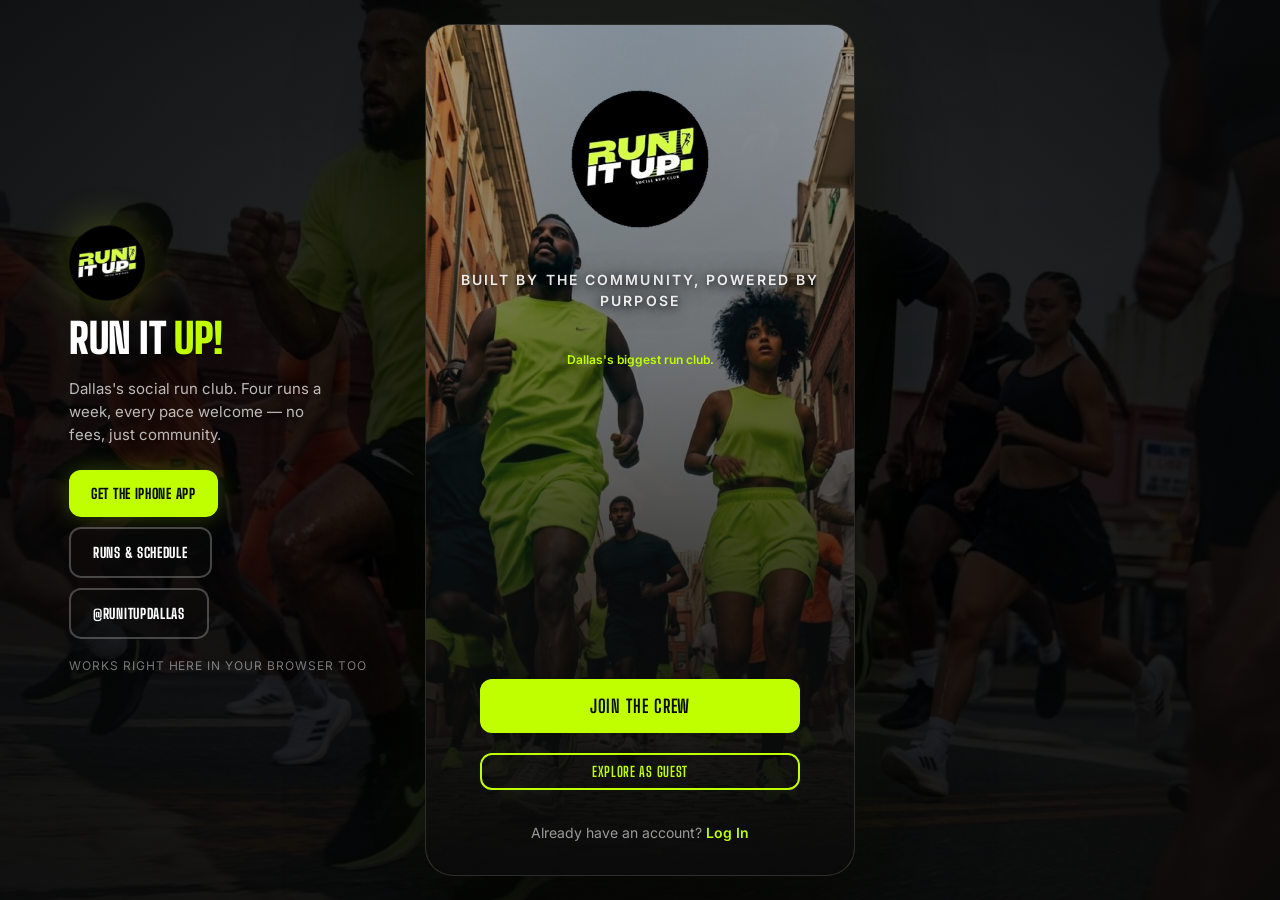
==== commit 5fd0ed59: "feat: desktop stage — the app presents as a centered phone column with a brand rail on wide screens " ====
--- a/index.html
+++ b/index.html
@@ -28,6 +28,7 @@
   <link rel="stylesheet" href="css/community.css">
   <link rel="stylesheet" href="css/stats.css">
   <link rel="stylesheet" href="css/profile.css">
+  <link rel="stylesheet" href="css/desktop.css">
 </head>
 <body>
   <!-- Auth Screens -->
--- a/css/desktop.css
+++ b/css/desktop.css
@@ -0,0 +1,150 @@
+/* ===== DESKTOP STAGE =====
+   On wide screens (web only — inside the iOS app the viewport is always
+   phone-width, so none of this applies) the app renders as a centered
+   phone-width column on a branded stage, instead of stretching a phone
+   layout across a monitor. */
+
+@media (min-width: 940px) {
+  :root {
+    --stage-w: 430px;
+  }
+
+  /* Stage backdrop: campaign photo, heavily dimmed, with a vignette */
+  body::before {
+    content: '';
+    position: fixed;
+    inset: 0;
+    z-index: 0;
+    background: url('../assets/photos/pack-street.jpg') center 30% / cover no-repeat;
+    filter: brightness(0.22) saturate(0.85);
+  }
+  body::after {
+    content: '';
+    position: fixed;
+    inset: 0;
+    z-index: 0;
+    background: radial-gradient(ellipse at center, transparent 30%, rgba(10, 10, 10, 0.75) 100%);
+  }
+
+  /* The app itself becomes a centered phone column with its own frame.
+     Everything inside (header, tab bar, screens) is laid out relative to
+     these containers already, so nothing else changes. */
+  #app-shell,
+  #screen-splash.active,
+  #screen-login.active,
+  #screen-signup.active,
+  #screen-onboarding.active {
+    position: fixed;
+    inset: auto;
+    top: 50%;
+    left: 50%;
+    transform: translate(-50%, -50%);
+    width: var(--stage-w);
+    height: min(880px, calc(100vh - 48px));
+    border-radius: 28px;
+    overflow: hidden;
+    border: 1px solid rgba(255, 255, 255, 0.14);
+    box-shadow: 0 40px 120px rgba(0, 0, 0, 0.75), 0 0 80px rgba(191, 255, 0, 0.06);
+    z-index: 1;
+  }
+
+  /* Auth screens that aren't flex by default need block/flex display kept —
+     they already set their own display when .active; only geometry changes. */
+
+  /* Toasts + offline banner follow the phone column instead of the viewport */
+  #toast-container {
+    left: 50%;
+    right: auto;
+    transform: translateX(-50%);
+    width: calc(var(--stage-w) - 32px);
+    top: calc(50% - min(440px, 50vh - 24px) + var(--header-height) + var(--space-md));
+  }
+  #offline-banner {
+    left: 50%;
+    right: auto;
+    transform: translateX(-50%);
+    width: var(--stage-w);
+    top: calc(50% - min(440px, 50vh - 24px) + var(--header-height));
+  }
+
+  /* Full-screen overlays (confirm, badge unlock, share cards) keep dimming
+     the whole desktop — their modals are already max-width constrained. */
+}
+
+/* Brand rail beside the phone — only when there's real room for it */
+#desktop-rail { display: none; }
+
+@media (min-width: 1200px) {
+  #desktop-rail {
+    display: flex;
+    flex-direction: column;
+    gap: 18px;
+    position: fixed;
+    z-index: 1;
+    top: 50%;
+    transform: translateY(-50%);
+    right: calc(50% + var(--stage-w) / 2 + 56px);
+    width: 300px;
+  }
+  #desktop-rail .rail-logo {
+    width: 76px;
+    height: 76px;
+    border-radius: 50%;
+    box-shadow: 0 0 40px rgba(191, 255, 0, 0.25);
+  }
+  #desktop-rail .rail-word {
+    font-family: var(--font-display);
+    font-weight: 900;
+    font-size: 2.6rem;
+    line-height: 0.95;
+    text-transform: uppercase;
+    letter-spacing: -0.01em;
+    color: var(--color-text);
+  }
+  #desktop-rail .rail-word span { color: var(--color-primary); }
+  #desktop-rail .rail-tag {
+    color: rgba(255, 255, 255, 0.72);
+    font-size: 0.9375rem;
+    line-height: 1.55;
+    max-width: 260px;
+  }
+  #desktop-rail .rail-links {
+    display: flex;
+    flex-direction: column;
+    gap: 10px;
+    margin-top: 6px;
+  }
+  #desktop-rail .rail-btn {
+    display: inline-flex;
+    align-items: center;
+    gap: 10px;
+    width: fit-content;
+    font-family: var(--font-display);
+    font-weight: 800;
+    text-transform: uppercase;
+    letter-spacing: 0.05em;
+    font-size: 0.875rem;
+    padding: 13px 22px;
+    border-radius: 12px;
+    text-decoration: none;
+    background: var(--color-primary);
+    color: var(--color-bg);
+    box-shadow: 0 0 22px rgba(191, 255, 0, 0.25);
+    transition: box-shadow 0.2s ease, transform 0.15s ease;
+  }
+  #desktop-rail .rail-btn:hover { box-shadow: 0 0 40px rgba(191, 255, 0, 0.45); }
+  #desktop-rail .rail-btn:active { transform: scale(0.97); }
+  #desktop-rail .rail-btn.ghost {
+    background: rgba(10, 10, 10, 0.5);
+    color: var(--color-text);
+    border: 2px solid rgba(255, 255, 255, 0.25);
+    box-shadow: none;
+  }
+  #desktop-rail .rail-btn.ghost:hover { border-color: var(--color-primary); color: var(--color-primary); }
+  #desktop-rail .rail-note {
+    color: rgba(255, 255, 255, 0.45);
+    font-size: 0.75rem;
+    letter-spacing: 0.08em;
+    text-transform: uppercase;
+  }
+}
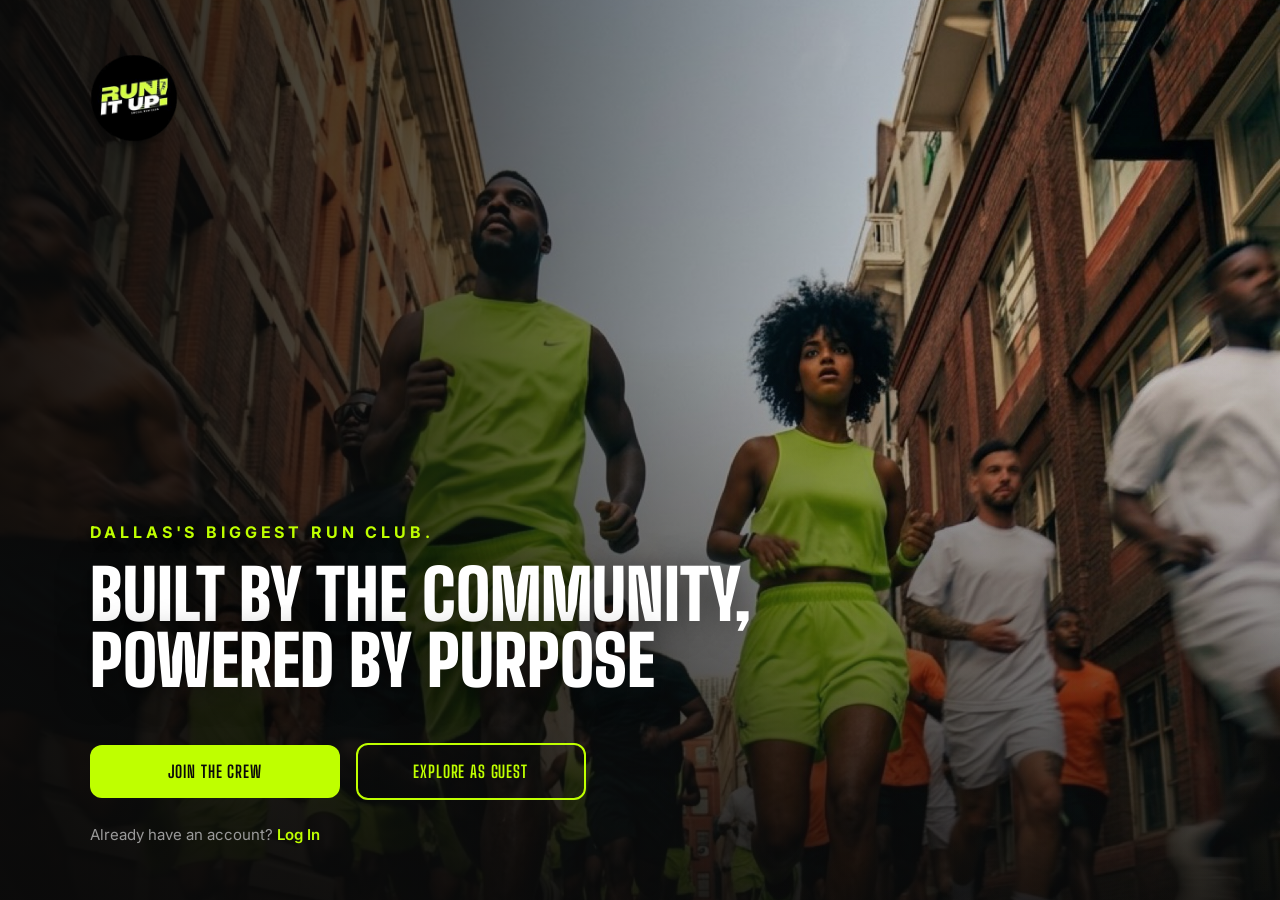
==== commit c3365d3f: "feat: desktop-grade layouts for every screen — dashboard home, athlete stats, messenger chat, schedu" ====
--- a/index.html
+++ b/index.html
@@ -29,6 +29,11 @@
   <link rel="stylesheet" href="css/stats.css">
   <link rel="stylesheet" href="css/profile.css">
   <link rel="stylesheet" href="css/desktop.css">
+  <link rel="stylesheet" href="css/desktop-home.css">
+  <link rel="stylesheet" href="css/desktop-stats.css">
+  <link rel="stylesheet" href="css/desktop-community.css">
+  <link rel="stylesheet" href="css/desktop-events.css">
+  <link rel="stylesheet" href="css/desktop-auth.css">
 </head>
 <body>
   <!-- Auth Screens -->
--- a/css/desktop.css
+++ b/css/desktop.css
@@ -1,150 +1,206 @@
-/* ===== DESKTOP STAGE =====
-   On wide screens (web only — inside the iOS app the viewport is always
-   phone-width, so none of this applies) the app renders as a centered
-   phone-width column on a branded stage, instead of stretching a phone
-   layout across a monitor. */
+/* ===== DESKTOP WEB LAYOUT — SHELL =====
+   The app, laid out for a real browser window: left sidebar nav, wide content
+   area. Only applies on the web at >=940px — inside the iOS app the viewport is
+   always phone-width, so none of this ever activates.
+
+   Per-screen desktop treatments live in desktop-home/-stats/-community/
+   -events/-auth.css. Shared design language:
+   · cards: surface bg, 1px hairline rgba(255,255,255,.08), radius 16-20px
+   · hover: border-color rgba(191,255,0,.35), translateY(-2px), .2s ease
+   · headings: Big Shoulders Display 800/900 uppercase
+   · gutters: 20-24px, content capped at 1120px */
 
 @media (min-width: 940px) {
-  :root {
-    --stage-w: 430px;
-  }
-
-  /* Stage backdrop: campaign photo, heavily dimmed, with a vignette */
-  body::before {
-    content: '';
+
+  /* ---- Shell: sidebar + content grid ---- */
+  #app-shell {
+    display: grid;
+    grid-template-columns: 264px minmax(0, 1fr);
+    grid-template-rows: minmax(0, 1fr);
+    grid-template-areas: "sidebar main";
     position: fixed;
     inset: 0;
-    z-index: 0;
-    background: url('../assets/photos/pack-street.jpg') center 30% / cover no-repeat;
-    filter: brightness(0.22) saturate(0.85);
-  }
-  body::after {
-    content: '';
-    position: fixed;
-    inset: 0;
-    z-index: 0;
-    background: radial-gradient(ellipse at center, transparent 30%, rgba(10, 10, 10, 0.75) 100%);
-  }
-
-  /* The app itself becomes a centered phone column with its own frame.
-     Everything inside (header, tab bar, screens) is laid out relative to
-     these containers already, so nothing else changes. */
-  #app-shell,
-  #screen-splash.active,
-  #screen-login.active,
-  #screen-signup.active,
-  #screen-onboarding.active {
-    position: fixed;
-    inset: auto;
-    top: 50%;
-    left: 50%;
-    transform: translate(-50%, -50%);
-    width: var(--stage-w);
-    height: min(880px, calc(100vh - 48px));
-    border-radius: 28px;
-    overflow: hidden;
-    border: 1px solid rgba(255, 255, 255, 0.14);
-    box-shadow: 0 40px 120px rgba(0, 0, 0, 0.75), 0 0 80px rgba(191, 255, 0, 0.06);
-    z-index: 1;
-  }
-
-  /* Auth screens that aren't flex by default need block/flex display kept —
-     they already set their own display when .active; only geometry changes. */
-
-  /* Toasts + offline banner follow the phone column instead of the viewport */
-  #toast-container {
-    left: 50%;
-    right: auto;
-    transform: translateX(-50%);
-    width: calc(var(--stage-w) - 32px);
-    top: calc(50% - min(440px, 50vh - 24px) + var(--header-height) + var(--space-md));
-  }
-  #offline-banner {
-    left: 50%;
-    right: auto;
-    transform: translateX(-50%);
-    width: var(--stage-w);
-    top: calc(50% - min(440px, 50vh - 24px) + var(--header-height));
-  }
-
-  /* Full-screen overlays (confirm, badge unlock, share cards) keep dimming
-     the whole desktop — their modals are already max-width constrained. */
-}
-
-/* Brand rail beside the phone — only when there's real room for it */
-#desktop-rail { display: none; }
-
-@media (min-width: 1200px) {
-  #desktop-rail {
+  }
+
+  /* The mobile top bar is redundant on desktop — the sidebar carries the logo
+     and the Profile nav item. Content gets the full height instead. */
+  #app-header { display: none; }
+
+  /* ---- Bottom tab bar becomes the left sidebar ---- */
+  #tab-bar {
+    grid-area: sidebar;
+    flex-direction: column;
+    align-items: stretch;
+    justify-content: flex-start;
+    gap: 4px;
+    height: 100%;
+    padding: 0 14px 20px;
+    border-top: 0;
+    border-right: 1px solid var(--color-surface-hover);
+    background: linear-gradient(180deg, #141414 0%, #101010 100%);
+    overflow-y: auto;
+  }
+  /* Brand lockup above the nav */
+  #tab-bar::before {
+    content: 'RUN IT UP!';
     display: flex;
-    flex-direction: column;
-    gap: 18px;
-    position: fixed;
-    z-index: 1;
-    top: 50%;
-    transform: translateY(-50%);
-    right: calc(50% + var(--stage-w) / 2 + 56px);
-    width: 300px;
-  }
-  #desktop-rail .rail-logo {
-    width: 76px;
-    height: 76px;
-    border-radius: 50%;
-    box-shadow: 0 0 40px rgba(191, 255, 0, 0.25);
-  }
-  #desktop-rail .rail-word {
+    align-items: center;
+    height: 84px;
+    margin: 0 -14px 14px;
+    padding-left: 74px;
+    border-bottom: 1px solid var(--color-surface-hover);
+    background: url('../assets/logo.png') 22px center / 40px 40px no-repeat;
     font-family: var(--font-display);
     font-weight: 900;
-    font-size: 2.6rem;
-    line-height: 0.95;
-    text-transform: uppercase;
-    letter-spacing: -0.01em;
+    font-size: 1.25rem;
+    letter-spacing: 0.03em;
     color: var(--color-text);
-  }
-  #desktop-rail .rail-word span { color: var(--color-primary); }
-  #desktop-rail .rail-tag {
-    color: rgba(255, 255, 255, 0.72);
-    font-size: 0.9375rem;
-    line-height: 1.55;
-    max-width: 260px;
-  }
-  #desktop-rail .rail-links {
-    display: flex;
-    flex-direction: column;
-    gap: 10px;
-    margin-top: 6px;
-  }
-  #desktop-rail .rail-btn {
-    display: inline-flex;
+    flex: none;
+  }
+  #tab-bar .tab {
+    flex-direction: row;
     align-items: center;
-    gap: 10px;
-    width: fit-content;
+    justify-content: flex-start;
+    gap: 14px;
+    width: 100%;
+    padding: 13px 16px;
+    border-radius: 12px;
+    color: var(--color-text-muted);
+    transition: background 0.18s ease, color 0.18s ease, transform 0.18s ease;
+  }
+  #tab-bar .tab:hover { background: var(--color-surface-hover); color: var(--color-text); transform: translateX(2px); }
+  #tab-bar .tab.active { background: rgba(191, 255, 0, 0.12); color: var(--color-primary); transform: none; }
+  #tab-bar .tab .tab-icon { width: 22px; height: 22px; flex: none; }
+  #tab-bar .tab .tab-label {
     font-family: var(--font-display);
     font-weight: 800;
     text-transform: uppercase;
-    letter-spacing: 0.05em;
-    font-size: 0.875rem;
-    padding: 13px 22px;
-    border-radius: 12px;
-    text-decoration: none;
+    letter-spacing: 0.04em;
+    font-size: 0.9375rem;
+  }
+  /* Unread badge rides the right edge of the row */
+  #tab-bar .tab .badge { position: static; margin-left: auto; }
+
+  /* ---- Sidebar footer: live next-run card (injected on web by app.js) ---- */
+  #sidebar-nextrun {
+    margin-top: auto;
+    padding: 16px;
+    border: 1px solid rgba(191, 255, 0, 0.25);
+    border-radius: 14px;
+    background: rgba(191, 255, 0, 0.05);
+    cursor: pointer;
+    transition: border-color 0.2s ease, background 0.2s ease;
+  }
+  #sidebar-nextrun:hover { border-color: rgba(191, 255, 0, 0.5); background: rgba(191, 255, 0, 0.09); }
+  #sidebar-nextrun .snr-label {
+    display: flex;
+    align-items: center;
+    gap: 7px;
+    font-size: 0.625rem;
+    font-weight: 700;
+    letter-spacing: 0.2em;
+    text-transform: uppercase;
+    color: var(--color-text-muted);
+  }
+  #sidebar-nextrun .snr-label .dot {
+    width: 6px; height: 6px; border-radius: 50%;
     background: var(--color-primary);
-    color: var(--color-bg);
-    box-shadow: 0 0 22px rgba(191, 255, 0, 0.25);
-    transition: box-shadow 0.2s ease, transform 0.15s ease;
-  }
-  #desktop-rail .rail-btn:hover { box-shadow: 0 0 40px rgba(191, 255, 0, 0.45); }
-  #desktop-rail .rail-btn:active { transform: scale(0.97); }
-  #desktop-rail .rail-btn.ghost {
-    background: rgba(10, 10, 10, 0.5);
+    animation: snrPulse 2s ease-in-out infinite;
+  }
+  #sidebar-nextrun .snr-run {
+    margin-top: 7px;
+    font-family: var(--font-display);
+    font-weight: 900;
+    text-transform: uppercase;
+    font-size: 1rem;
+    line-height: 1.15;
     color: var(--color-text);
-    border: 2px solid rgba(255, 255, 255, 0.25);
-    box-shadow: none;
-  }
-  #desktop-rail .rail-btn.ghost:hover { border-color: var(--color-primary); color: var(--color-primary); }
-  #desktop-rail .rail-note {
-    color: rgba(255, 255, 255, 0.45);
+  }
+  #sidebar-nextrun .snr-run em { font-style: normal; color: var(--color-primary); }
+  #sidebar-nextrun .snr-count {
+    margin-top: 5px;
     font-size: 0.75rem;
-    letter-spacing: 0.08em;
-    text-transform: uppercase;
-  }
+    color: var(--color-text-muted);
+    font-variant-numeric: tabular-nums;
+  }
+  @keyframes snrPulse { 0%, 100% { opacity: 1; } 50% { opacity: 0.3; } }
+
+  /* ---- Content area ---- */
+  #app-main { grid-area: main; position: relative; }
+  /* Ambient volt glow behind everything in the content column */
+  #app-main::before {
+    content: '';
+    position: absolute;
+    inset: 0;
+    pointer-events: none;
+    background:
+      radial-gradient(900px 420px at 75% -140px, rgba(191, 255, 0, 0.055), transparent 68%),
+      radial-gradient(700px 500px at -10% 110%, rgba(191, 255, 0, 0.03), transparent 60%);
+  }
+  #app-main > .screen {
+    padding: 36px max(44px, calc(50% - 560px)) 72px;
+  }
+
+  /* Community + chat force `padding: 0 !important` (full-bleed on a phone),
+     so cap and center their content instead of padding the screen. */
+  #screen-community.active > *,
+  #screen-chat.active > *,
+  #screen-dm-inbox.active > *,
+  #screen-dm-thread.active > * {
+    width: 100%;
+    max-width: 1120px;
+    margin-left: auto;
+    margin-right: auto;
+  }
+  #screen-community.active { padding-top: 28px !important; }
+
+  /* Full-width CTAs look broken on a monitor — cap them */
+  #app-main > .screen .btn-primary:not(.btn-sm):not(.hero-action-primary),
+  #app-main > .screen .btn-secondary:not(.btn-sm) {
+    max-width: 460px;
+  }
+  #screen-stats .btn-primary { margin-left: auto; margin-right: auto; }
+  /* Profile action stack: one centered column of equal-width buttons */
+  #screen-profile .btn-primary,
+  #screen-profile .btn-secondary,
+  #screen-profile .btn-logout {
+    max-width: 460px;
+    margin-left: auto;
+    margin-right: auto;
+  }
+
+  /* ---- Toasts / offline banner respect the sidebar ---- */
+  #toast-container {
+    left: calc(264px + 44px);
+    right: 44px;
+    top: var(--space-md);
+    max-width: 460px;
+  }
+  #offline-banner {
+    left: 264px;
+    top: 0;
+  }
+
+  /* ---- Desktop scrollbars: thin, dark, quiet ---- */
+  ::-webkit-scrollbar { width: 10px; height: 10px; }
+  ::-webkit-scrollbar-track { background: transparent; }
+  ::-webkit-scrollbar-thumb {
+    background: #2A2A2A;
+    border-radius: 5px;
+    border: 2px solid var(--color-bg);
+  }
+  ::-webkit-scrollbar-thumb:hover { background: #3A3A3A; }
+
+  /* ---- Keyboard focus that actually shows ---- */
+  :focus-visible { outline: 2px solid var(--color-primary); outline-offset: 3px; border-radius: 4px; }
 }
+
+/* ===== WEB-ONLY: no GPS run tracking in the browser =====
+   The run tracker is an iPhone-app feature (background GPS). On the web the
+   START RUN button is hidden entirely rather than half-working. */
+html.web .hero-action-run,
+html.web .btn-start-run {
+  display: none !important;
+}
+/* Check In then takes the full hero action row */
+html.web .hero-action-row .hero-action-primary { flex: 1; }
--- a/css/desktop-home.css
+++ b/css/desktop-home.css
@@ -0,0 +1,389 @@
+/* ===== DESKTOP WEB LAYOUT — HOME =====
+   Home becomes a real dashboard at >=940px: full-width hero, then a
+   2-column grid — main content (1fr) on the left, a 360px utility rail
+   (weather / buddy status / streak / quick stats) on the right.
+
+   The DOM stays exactly what js/home.js renders; per-class grid-column
+   assignments + dense auto-flow mean every conditional variant (guest
+   welcome card, no weather, no buddy banner, no highlights, no event)
+   still packs cleanly. All rules live inside the media query — inside
+   the iOS app none of this ever activates. */
+
+@media (min-width: 940px) {
+
+  /* ---- Dashboard grid ---- */
+  #screen-home#screen-home.active {
+    display: grid;
+    grid-template-columns: minmax(0, 1fr) 360px;
+    grid-auto-flow: dense;
+    align-items: start;
+    gap: 24px;
+  }
+
+  /* First-load spinner spans the whole canvas */
+  #screen-home .loading-screen { grid-column: 1 / -1; }
+
+  /* Column assignments — dense flow keeps rows packed whichever
+     conditional blocks are present */
+  #screen-home .home-hero { grid-column: 1 / -1; }
+
+  #screen-home .streak-saver-banner,
+  #screen-home .welcome-card,
+  #screen-home .challenge-card,
+  #screen-home .highlights-section,
+  #screen-home .upcoming-event-card { grid-column: 1; }
+
+  #screen-home #weather-slot,
+  #screen-home .buddy-active-banner,
+  #screen-home .streak-bar,
+  #screen-home .quick-stats-row { grid-column: 2; }
+
+  /* Community highlights is the tallest left block — let it ride
+     alongside TWO rail rows (streak card + quick stats) so the rail
+     stays packed instead of drifting apart */
+  #screen-home .highlights-section { grid-row: span 2; }
+
+  /* ============================================================
+     HERO — full-bleed banner across both columns
+     ============================================================ */
+  #screen-home .home-hero {
+    width: 100%;
+    margin: 0;
+    height: auto;
+    min-height: 540px;
+    display: flex;
+    flex-direction: column;
+    overflow: hidden;
+    border-radius: 20px;
+    border: 1px solid rgba(255, 255, 255, 0.08);
+    box-shadow: 0 12px 36px rgba(0, 0, 0, 0.3);
+    background-position: center 30%;
+  }
+
+  /* Wide crop: anchor content bottom-left, gradient sweeps from the
+     text corner instead of a phone-style bottom fade */
+  #screen-home .home-hero-overlay {
+    position: relative;
+    inset: auto;
+    flex: 1;
+    padding: 44px 48px 40px;
+    gap: 6px;
+    background:
+      linear-gradient(to right, rgba(10, 10, 10, 0.88) 0%, rgba(10, 10, 10, 0.55) 42%, rgba(10, 10, 10, 0.08) 100%),
+      linear-gradient(to top, rgba(10, 10, 10, 0.92) 0%, rgba(10, 10, 10, 0.25) 45%, transparent 70%);
+  }
+
+  #screen-home .next-run-label {
+    font-size: 0.8125rem;
+    letter-spacing: 0.22em;
+    color: var(--color-primary);
+    margin-bottom: var(--space-sm);
+  }
+
+  #screen-home .next-run-title {
+    font-size: 3.25rem;
+    font-weight: 900;
+    line-height: 1.02;
+    letter-spacing: 0.01em;
+    max-width: 780px;
+    margin-bottom: var(--space-md);
+  }
+
+  #screen-home .countdown {
+    gap: 36px;
+    margin-bottom: var(--space-md);
+  }
+  #screen-home .countdown-unit { text-align: left; }
+  #screen-home .countdown-value {
+    font-size: 2.75rem;
+    font-weight: 900;
+    letter-spacing: 0.01em;
+  }
+  #screen-home .countdown-label {
+    font-size: 0.75rem;
+    letter-spacing: 0.18em;
+    margin-top: 4px;
+  }
+
+  #screen-home .next-run-meta {
+    font-size: 0.9375rem;
+    margin-bottom: var(--space-xs);
+  }
+
+  #screen-home .next-run-address {
+    font-size: 0.9375rem;
+    margin-bottom: var(--space-md);
+  }
+  #screen-home .next-run-address a {
+    transition: color 0.18s ease;
+  }
+  #screen-home .next-run-address a:hover { color: #fff; }
+
+  /* Live roll call — roomier strip on a big canvas */
+  #screen-home .rollcall-strip {
+    gap: var(--space-md);
+    min-height: 40px;
+    margin-bottom: var(--space-md);
+  }
+  #screen-home .rollcall-avatar {
+    width: 36px;
+    height: 36px;
+    margin-left: -12px;
+    border-width: 2px;
+  }
+  #screen-home .rollcall-avatar:first-child { margin-left: 0; }
+  #screen-home .rollcall-text {
+    font-size: 0.9375rem;
+    line-height: 1.4;
+  }
+  #screen-home .rollcall-text strong { letter-spacing: 0.06em; }
+
+  /* Action row: left-aligned block, never a monitor-wide button */
+  #screen-home .hero-action-row {
+    max-width: 460px;
+    gap: 12px;
+    margin-top: var(--space-xs);
+  }
+  #screen-home .hero-action-row .hero-action-primary {
+    font-size: 1rem;
+    padding: 16px 20px;
+    transition: transform 0.2s ease, box-shadow 0.2s ease, filter 0.2s ease;
+  }
+  #screen-home .btn-checkin:not(:disabled):hover {
+    transform: translateY(-2px);
+    box-shadow: 0 10px 28px rgba(191, 255, 0, 0.28);
+  }
+  #screen-home .hero-action-run:hover {
+    transform: translateY(-2px);
+    box-shadow: 0 0 20px rgba(191, 255, 0, 0.45);
+  }
+  #screen-home .btn-share-hero {
+    width: 52px;
+    height: 52px;
+    cursor: pointer;
+    transition: background 0.2s ease, color 0.2s ease, transform 0.2s ease;
+  }
+  #screen-home .btn-share-hero:hover {
+    background: var(--color-primary);
+    color: var(--color-bg);
+    transform: translateY(-2px);
+  }
+
+  /* ============================================================
+     RIGHT RAIL
+     ============================================================ */
+
+  /* Weather — first rail card. The slot itself is an empty div when
+     the forecast fails; zero height, the grid just packs past it. */
+  #screen-home .weather-card {
+    margin-bottom: 0;
+    padding: 18px 20px;
+    border-radius: 16px;
+    border-color: rgba(191, 255, 0, 0.22);
+    transition: border-color 0.2s ease;
+  }
+  #screen-home .weather-card:hover { border-color: rgba(191, 255, 0, 0.4); }
+  #screen-home .weather-icon { font-size: 2.25rem; }
+  #screen-home .weather-temp { font-size: 2rem; }
+  #screen-home .weather-label { font-size: 0.8125rem; margin-top: 4px; }
+  #screen-home .weather-side { font-size: 0.8125rem; }
+
+  /* Buddy status */
+  #screen-home .buddy-active-banner {
+    margin-bottom: 0;
+    gap: 12px;
+  }
+  #screen-home .buddy-active-card {
+    padding: 16px 18px;
+    border-radius: 16px;
+    transition: transform 0.2s ease, border-color 0.2s ease, background 0.2s ease;
+  }
+  #screen-home .buddy-active-card:hover {
+    transform: translateY(-2px);
+    border-color: var(--color-primary);
+    background: var(--color-surface-hover);
+  }
+
+  /* Streak bar → proper rail card: big number up top, dots below */
+  #screen-home .streak-bar.streak-bar {
+    flex-direction: column;
+    align-items: flex-start;
+    gap: var(--space-md);
+    padding: 24px;
+    border-radius: 18px;
+    border: 1px solid rgba(255, 255, 255, 0.08);
+    background: linear-gradient(160deg, #1A1A1A 0%, #141414 100%);
+    transition: border-color 0.2s ease, transform 0.2s ease;
+  }
+  #screen-home .streak-bar:hover {
+    border-color: rgba(191, 255, 0, 0.35);
+    transform: translateY(-2px);
+  }
+  #screen-home .streak-info {
+    align-items: baseline;
+    gap: 10px;
+  }
+  #screen-home .streak-flame { font-size: 1.5rem; }
+  #screen-home .streak-count {
+    font-size: 3rem;
+    font-weight: 900;
+    line-height: 1;
+  }
+  #screen-home .streak-label {
+    font-size: 0.8125rem;
+    letter-spacing: 0.12em;
+    font-weight: 600;
+  }
+  #screen-home .streak-dots {
+    margin-left: 0;
+    gap: 8px;
+  }
+  #screen-home .streak-dot {
+    width: 14px;
+    height: 14px;
+    transition: transform 0.18s ease;
+  }
+  #screen-home .streak-bar:hover .streak-dot.filled { transform: scale(1.15); }
+
+  /* Quick stats → stacked stat tiles with big numerals */
+  #screen-home .quick-stats-row.quick-stats-row {
+    display: grid;
+    grid-template-columns: 1fr;
+    gap: 12px;
+  }
+  #screen-home .quick-stat-card {
+    display: flex;
+    align-items: baseline;
+    justify-content: space-between;
+    gap: var(--space-md);
+    text-align: left;
+    padding: 18px 22px;
+    border-radius: 16px;
+    border: 1px solid rgba(255, 255, 255, 0.08);
+    transition: border-color 0.2s ease, transform 0.2s ease;
+  }
+  #screen-home .quick-stat-card:hover {
+    border-color: rgba(191, 255, 0, 0.35);
+    transform: translateY(-2px);
+  }
+  #screen-home .quick-stat-value {
+    font-size: 2.5rem;
+    font-weight: 900;
+    margin-bottom: 0;
+  }
+  #screen-home .quick-stat-label {
+    font-size: 0.75rem;
+    letter-spacing: 0.14em;
+  }
+
+  /* ============================================================
+     LEFT COLUMN
+     ============================================================ */
+
+  /* Streak saver — urgent banner, keep it lean */
+  #screen-home .streak-saver-banner {
+    padding: 18px 22px;
+    border-radius: 16px;
+    border-top: 1px solid rgba(255, 255, 255, 0.08);
+    border-right: 1px solid rgba(255, 255, 255, 0.08);
+    border-bottom: 1px solid rgba(255, 255, 255, 0.08);
+    transition: transform 0.2s ease, border-color 0.2s ease;
+  }
+  #screen-home .streak-saver-banner:hover {
+    transform: translateY(-2px);
+    border-top-color: rgba(191, 255, 0, 0.35);
+    border-right-color: rgba(191, 255, 0, 0.35);
+    border-bottom-color: rgba(191, 255, 0, 0.35);
+  }
+  #screen-home .streak-saver-flame { font-size: 1.75rem; }
+  #screen-home .streak-saver-title { font-size: 1.25rem; }
+  #screen-home .streak-saver-sub { font-size: 0.875rem; margin-top: 4px; }
+
+  /* First-run welcome (guest / zero check-ins variant) */
+  #screen-home .welcome-card {
+    padding: 28px 32px;
+    border-radius: 18px;
+    border: 1px solid rgba(255, 255, 255, 0.08);
+    background: linear-gradient(160deg, #1A1A1A 0%, #141414 100%);
+  }
+  #screen-home .welcome-title { font-size: 2rem; }
+  #screen-home .welcome-copy {
+    font-size: 1rem;
+    max-width: 520px;
+  }
+  #screen-home .welcome-next-day { font-size: 1.25rem; }
+  #screen-home .welcome-next-detail { font-size: 0.875rem; }
+
+  /* Monthly challenge */
+  #screen-home .challenge-card {
+    padding: 24px 28px;
+    border-radius: 18px;
+    border: 1px solid rgba(255, 255, 255, 0.08);
+    transition: border-color 0.2s ease;
+  }
+  #screen-home .challenge-card:hover { border-color: rgba(191, 255, 0, 0.35); }
+  #screen-home .challenge-label,
+  #screen-home .challenge-days-left { font-size: 0.75rem; }
+  #screen-home .challenge-title { font-size: 1.5rem; }
+  #screen-home .challenge-progress-bar { height: 10px; }
+  #screen-home .challenge-count { font-size: 0.875rem; }
+
+  /* Community highlights: horizontal phone scroller → 2-up wrap grid */
+  #screen-home .highlights-section h3 {
+    font-family: var(--font-display);
+    font-size: 1.5rem;
+    font-weight: 800;
+    letter-spacing: 0.03em;
+    color: var(--color-text);
+    margin-bottom: var(--space-md);
+  }
+  #screen-home .highlights-scroll {
+    display: grid;
+    grid-template-columns: repeat(2, minmax(0, 1fr));
+    gap: 16px;
+    overflow-x: visible;
+    overflow-y: auto;
+    max-height: 640px;
+    scroll-snap-type: none;
+    padding-right: 4px;
+    padding-bottom: 4px;
+  }
+  #screen-home .highlight-card {
+    width: auto;
+    flex-shrink: 1;
+    border-radius: 16px;
+    border: 1px solid rgba(255, 255, 255, 0.08);
+    transition: border-color 0.2s ease, transform 0.2s ease;
+  }
+  #screen-home .highlight-card:hover {
+    border-color: rgba(191, 255, 0, 0.35);
+    transform: translateY(-2px);
+  }
+  #screen-home .highlight-cover { height: 150px; }
+  #screen-home .highlight-body { padding: 16px 18px; }
+  #screen-home .highlight-card .highlight-text { font-size: 0.9375rem; }
+
+  /* Upcoming special event */
+  #screen-home .upcoming-event-card {
+    border-radius: 18px;
+    border: 1px solid rgba(255, 255, 255, 0.08);
+    transition: border-color 0.2s ease, transform 0.2s ease;
+  }
+  #screen-home .upcoming-event-card:hover {
+    border-color: rgba(191, 255, 0, 0.35);
+    transform: translateY(-2px);
+  }
+  #screen-home .upcoming-event-card img {
+    height: 220px;
+    object-fit: cover;
+  }
+  #screen-home .upcoming-event-info { padding: 20px 24px; }
+  #screen-home .upcoming-event-info h4 {
+    font-family: var(--font-display);
+    font-size: 1.375rem;
+    font-weight: 800;
+    text-transform: uppercase;
+    letter-spacing: 0.02em;
+  }
+  #screen-home .upcoming-event-meta { font-size: 0.875rem; }
+}
--- a/css/desktop-stats.css
+++ b/css/desktop-stats.css
@@ -0,0 +1,409 @@
+/* ===== DESKTOP WEB LAYOUT — STATS =====
+   Athlete-profile treatment for #screen-stats at >=940px. Two-column grid:
+   main column (streak hero + leaderboard centerpiece) / 400px right rail
+   (monthly challenge + badge case). Everything here restyles the existing
+   DOM from js/stats.js — no new markup. Loaded after stats.css + desktop.css
+   so equal-specificity overrides win by source order. */
+
+@media (min-width: 940px) {
+
+  /* ---- Screen grid: main 1fr / rail 400px ---- */
+  #screen-stats.active {
+    display: grid;
+    grid-template-columns: minmax(0, 1fr) 400px;
+    grid-template-rows: auto auto 1fr;
+    gap: 24px;
+    align-items: start;
+  }
+  /* Loading spinner + hard-error empty state span the full width */
+  #screen-stats.active > .loading-screen,
+  #screen-stats.active > .empty-state {
+    grid-column: 1 / -1;
+  }
+  #screen-stats .stats-hero          { grid-column: 1; grid-row: 1; }
+  #screen-stats .leaderboard-section { grid-column: 1; grid-row: 2 / span 2; }
+  #screen-stats .challenge-section   { grid-column: 2; grid-row: 1; align-self: stretch; }
+  #screen-stats .badges-section      { grid-column: 2; grid-row: 2; align-self: start; }
+
+  /* ---- Shared section chrome ---- */
+  #screen-stats .challenge-section,
+  #screen-stats .badges-section,
+  #screen-stats .leaderboard-section {
+    background: rgba(255, 255, 255, 0.02);
+    border: 1px solid rgba(255, 255, 255, 0.08);
+    border-radius: 20px;
+    padding: 26px 28px 28px;
+    min-width: 0;
+  }
+  /* Section titles graduate to display type */
+  #screen-stats .challenge-section h3,
+  #screen-stats .badges-section h3,
+  #screen-stats .leaderboard-section h3 {
+    font-family: var(--font-display);
+    font-weight: 900;
+    font-size: 1.5rem;
+    letter-spacing: 0.01em;
+    text-transform: uppercase;
+    color: var(--color-text);
+    margin-bottom: 18px;
+  }
+
+  /* ============================================================
+     STREAK HERO — big card, left identity block / right data block
+     ============================================================ */
+  #screen-stats .stats-hero {
+    display: grid;
+    grid-template-columns: max-content minmax(0, 1fr);
+    grid-template-rows: auto auto auto auto;
+    column-gap: 48px;
+    align-items: end;
+    text-align: left;
+    padding: 34px 40px 36px;
+    border: 1px solid rgba(255, 255, 255, 0.08);
+    border-radius: 20px;
+    background:
+      radial-gradient(560px 300px at 0% 0%, rgba(191, 255, 0, 0.07), transparent 65%),
+      linear-gradient(150deg, #171717 0%, #101010 100%);
+    transition: border-color 0.2s ease;
+  }
+  #screen-stats .stats-hero:hover { border-color: rgba(191, 255, 0, 0.22); }
+
+  #screen-stats .stats-hero .flame {
+    grid-column: 1;
+    grid-row: 1;
+    justify-self: start;
+    margin-bottom: 2px;
+  }
+  #screen-stats .stats-hero .flame-svg { width: 60px; height: 60px; }
+
+  #screen-stats .stats-hero .streak-number {
+    grid-column: 1;
+    grid-row: 2;
+    font-size: 7.5rem;
+    font-weight: 900;
+    letter-spacing: -0.03em;
+    color: var(--color-primary);
+    text-shadow: 0 0 32px rgba(191, 255, 0, 0.28);
+  }
+  #screen-stats .stats-hero .streak-text {
+    grid-column: 1;
+    grid-row: 3;
+    font-size: 0.8125rem;
+    letter-spacing: 0.22em;
+    margin-top: 6px;
+  }
+
+  /* Right block, top: the three career stats with hairline dividers */
+  #screen-stats .stats-hero .stats-row {
+    grid-column: 2;
+    grid-row: 1 / 3;
+    align-self: start;
+    justify-self: end;
+    justify-content: flex-end;
+    gap: 0;
+    margin-top: 4px;
+  }
+  #screen-stats .stats-hero .stat-item {
+    text-align: right;
+    padding: 2px 32px;
+  }
+  #screen-stats .stats-hero .stat-item:last-child { padding-right: 0; }
+  #screen-stats .stats-hero .stat-item + .stat-item {
+    border-left: 1px solid rgba(255, 255, 255, 0.08);
+  }
+  #screen-stats .stats-hero .stat-value {
+    font-size: 2rem;
+    font-weight: 900;
+    line-height: 1.1;
+  }
+  #screen-stats .stats-hero .stat-label {
+    font-size: 0.6875rem;
+    letter-spacing: 0.14em;
+    margin-top: 2px;
+  }
+
+  /* Right block, bottom: 8-week history — taller bars + hover tooltips */
+  #screen-stats .stats-hero .wk-history {
+    grid-column: 2;
+    grid-row: 3;
+    align-self: end;
+    justify-self: end;
+    justify-content: flex-end;
+    gap: 8px;
+    margin-top: 24px;
+  }
+  #screen-stats .wk-bar {
+    position: relative;
+    width: 38px;
+    height: 48px;
+    border-radius: 8px;
+    transition: transform 0.2s ease, filter 0.2s ease, background 0.2s ease;
+  }
+  #screen-stats .wk-bar:hover {
+    transform: translateY(-2px);
+    background: rgba(255, 255, 255, 0.14);
+  }
+  #screen-stats .wk-bar.filled:hover {
+    background: var(--color-primary);
+    filter: brightness(1.12) drop-shadow(0 0 10px rgba(191, 255, 0, 0.45));
+  }
+  /* Styled tooltip off the existing title="" attribute */
+  #screen-stats .wk-bar::after {
+    content: attr(title);
+    position: absolute;
+    bottom: calc(100% + 10px);
+    left: 50%;
+    transform: translate(-50%, 4px);
+    padding: 6px 11px;
+    border: 1px solid rgba(255, 255, 255, 0.12);
+    border-radius: 8px;
+    background: #1D1D1D;
+    box-shadow: 0 8px 24px rgba(0, 0, 0, 0.5);
+    color: var(--color-text);
+    font-size: 0.6875rem;
+    font-weight: 600;
+    letter-spacing: 0.04em;
+    white-space: nowrap;
+    opacity: 0;
+    pointer-events: none;
+    transition: opacity 0.18s ease, transform 0.18s ease;
+    z-index: 5;
+  }
+  #screen-stats .wk-bar:hover::after {
+    opacity: 1;
+    transform: translate(-50%, 0);
+  }
+
+  /* Share CTA sits bottom-left of the hero, sized to content */
+  #screen-stats .stats-hero .stats-hero-share {
+    grid-column: 1 / -1;
+    grid-row: 4;
+    justify-self: start;
+    width: auto;
+    min-width: 300px;
+    margin: 30px 0 0;
+    padding-left: 32px;
+    padding-right: 32px;
+    transition: transform 0.2s ease, box-shadow 0.2s ease, filter 0.2s ease;
+  }
+  #screen-stats .stats-hero .stats-hero-share:hover {
+    transform: translateY(-2px);
+    box-shadow: 0 10px 28px rgba(191, 255, 0, 0.25);
+    filter: brightness(1.05);
+  }
+
+  /* ============================================================
+     LEADERBOARD — the centerpiece
+     ============================================================ */
+  #screen-stats .leaderboard-section {
+    display: grid;
+    grid-template-columns: minmax(0, 1fr) auto;
+    align-items: center;
+  }
+  #screen-stats .leaderboard-section h3 { grid-column: 1 / -1; }
+
+  /* Metric toggle → segmented control */
+  #screen-stats .leaderboard-tabs {
+    grid-column: 1;
+    justify-self: start;
+    display: inline-flex;
+    gap: 4px;
+    padding: 4px;
+    border: 1px solid rgba(255, 255, 255, 0.08);
+    border-radius: 999px;
+    background: rgba(255, 255, 255, 0.03);
+    margin-bottom: 20px;
+  }
+  #screen-stats .leaderboard-tabs button {
+    padding: 8px 20px;
+    font-size: 0.8125rem;
+    background: transparent;
+    border-radius: 999px;
+    cursor: pointer;
+    transition: background 0.18s ease, color 0.18s ease;
+  }
+  #screen-stats .leaderboard-tabs button:hover {
+    background: rgba(255, 255, 255, 0.06);
+    color: var(--color-text);
+  }
+  #screen-stats .leaderboard-tabs button.active {
+    background: var(--color-primary);
+    color: var(--color-bg);
+    box-shadow: 0 2px 12px rgba(191, 255, 0, 0.3);
+  }
+
+  /* Period toggle rides the same line, right-aligned */
+  #screen-stats .leaderboard-time-tabs {
+    grid-column: 2;
+    justify-self: end;
+    gap: 4px;
+    margin-bottom: 20px;
+  }
+  #screen-stats .leaderboard-time-tabs button {
+    padding: 8px 12px;
+    font-size: 0.6875rem;
+    cursor: pointer;
+    transition: color 0.18s ease, border-color 0.18s ease;
+  }
+  #screen-stats .leaderboard-time-tabs button:hover { color: var(--color-text); }
+  #screen-stats .leaderboard-time-tabs button.active { color: var(--color-primary); }
+
+  #screen-stats .leaderboard-list {
+    grid-column: 1 / -1;
+    gap: 8px;
+  }
+
+  /* Rows: hover lift, big display-font ranks, roomier rhythm */
+  #screen-stats .leaderboard-item {
+    gap: 18px;
+    padding: 13px 20px;
+    border: 1px solid transparent;
+    border-radius: 14px;
+    transition: transform 0.2s ease, border-color 0.2s ease,
+                background 0.2s ease, box-shadow 0.2s ease;
+  }
+  #screen-stats .leaderboard-item:hover {
+    transform: translateY(-2px);
+    border-color: rgba(191, 255, 0, 0.35);
+    background: var(--color-surface-hover);
+  }
+  #screen-stats .leaderboard-item .lb-rank {
+    font-size: 1.5rem;
+    font-weight: 900;
+    width: 40px;
+    font-variant-numeric: tabular-nums;
+  }
+  #screen-stats .leaderboard-item .avatar-sm {
+    width: 40px;
+    height: 40px;
+    flex: none;
+  }
+  #screen-stats .leaderboard-item .lb-name { font-size: 0.9375rem; }
+  #screen-stats .leaderboard-item .lb-stat {
+    font-size: 1.375rem;
+    font-variant-numeric: tabular-nums;
+  }
+
+  /* Top-3 medal ranks: keep the metal colors, add a soft podium glow */
+  #screen-stats .leaderboard-item:nth-child(1) .lb-rank { text-shadow: 0 0 14px rgba(255, 215, 0, 0.45); }
+  #screen-stats .leaderboard-item:nth-child(2) .lb-rank { text-shadow: 0 0 14px rgba(192, 192, 192, 0.35); }
+  #screen-stats .leaderboard-item:nth-child(3) .lb-rank { text-shadow: 0 0 14px rgba(205, 127, 50, 0.4); }
+
+  /* Signed-in user's row glows volt — both in-list and pinned */
+  #screen-stats .leaderboard-item.me {
+    border-color: rgba(191, 255, 0, 0.55);
+    background: rgba(191, 255, 0, 0.06);
+    box-shadow: 0 0 20px rgba(191, 255, 0, 0.12);
+  }
+  #screen-stats .leaderboard-item.me:hover {
+    border-color: var(--color-primary);
+    background: rgba(191, 255, 0, 0.09);
+    box-shadow: 0 0 26px rgba(191, 255, 0, 0.2);
+  }
+  #screen-stats .leaderboard-item.lb-pinned {
+    box-shadow: 0 0 20px rgba(191, 255, 0, 0.16);
+  }
+
+  #screen-stats .lb-divider { padding: 6px 0 6px 0.3em; }
+  #screen-stats .lb-gap-hint {
+    font-size: 0.75rem;
+    padding-top: 4px;
+  }
+
+  /* Empty board: framed invitation instead of floating text */
+  #screen-stats .leaderboard-list .empty-state {
+    border: 1px dashed rgba(255, 255, 255, 0.12);
+    border-radius: 16px;
+    padding: 56px 24px;
+  }
+  #screen-stats .leaderboard-list .empty-state p {
+    font-size: 0.9375rem;
+    color: var(--color-text-muted);
+    max-width: 36ch;
+  }
+
+  /* ============================================================
+     RIGHT RAIL — monthly challenge + badge case
+     ============================================================ */
+
+  /* Challenge card fills its section so the rail tops off level
+     with the hero; progress anchors to the bottom edge. */
+  #screen-stats .challenge-section { display: flex; flex-direction: column; }
+  #screen-stats .challenge-card {
+    flex: 1;
+    display: flex;
+    flex-direction: column;
+    background: var(--color-surface);
+    border: 1px solid rgba(255, 255, 255, 0.08);
+    border-radius: 16px;
+    padding: 22px 24px;
+    transition: border-color 0.2s ease, transform 0.2s ease;
+  }
+  #screen-stats .challenge-card:hover {
+    border-color: rgba(191, 255, 0, 0.35);
+    transform: translateY(-2px);
+  }
+  #screen-stats .challenge-card .challenge-title {
+    font-size: 1.5rem;
+    font-weight: 900;
+    flex: 1;
+    margin-bottom: 20px;
+  }
+  #screen-stats .challenge-card .challenge-progress-bar { height: 10px; }
+  #screen-stats .challenge-card .challenge-count { font-size: 0.8125rem; }
+
+  /* Badges: 3-across grid of square tiles */
+  #screen-stats .badges-section .badges-grid {
+    grid-template-columns: repeat(3, 1fr);
+    gap: 14px;
+  }
+  #screen-stats .badge-item {
+    aspect-ratio: 1 / 1;
+    justify-content: center;
+    gap: 8px;
+    padding: 10px 8px;
+    background: #131313;
+    border: 1px solid rgba(255, 255, 255, 0.08);
+    border-radius: 16px;
+    overflow: hidden;
+    transition: transform 0.2s ease, border-color 0.2s ease, background 0.2s ease;
+  }
+  /* Earned tiles pop volt on hover */
+  #screen-stats .badge-item:not(.locked):hover {
+    transform: translateY(-2px) scale(1.04);
+    border-color: rgba(191, 255, 0, 0.35);
+    background: #161616;
+  }
+  #screen-stats .badge-item:not(.locked):hover .badge-icon {
+    transform: scale(1.06);
+  }
+  /* Locked tiles stay dim — a whisper of lift, no volt */
+  #screen-stats .badge-item.locked {
+    background: #0F0F0F;
+  }
+  #screen-stats .badge-item.locked:hover {
+    transform: translateY(-1px) scale(1.02);
+    border-color: rgba(255, 255, 255, 0.16);
+  }
+  #screen-stats .badge-item .badge-label {
+    max-width: 100%;
+    overflow: hidden;
+    text-overflow: ellipsis;
+    white-space: nowrap;
+  }
+  /* Keep the loading spinner from being squeezed by the 3-col grid */
+  #screen-stats .badges-grid .loading-inline { grid-column: 1 / -1; }
+
+  /* ---- Reduced motion: kill lifts/pops, keep color feedback ---- */
+  @media (prefers-reduced-motion: reduce) {
+    #screen-stats .leaderboard-item:hover,
+    #screen-stats .badge-item:not(.locked):hover,
+    #screen-stats .badge-item.locked:hover,
+    #screen-stats .badge-item:not(.locked):hover .badge-icon,
+    #screen-stats .challenge-card:hover,
+    #screen-stats .wk-bar:hover,
+    #screen-stats .stats-hero .stats-hero-share:hover {
+      transform: none;
+    }
+  }
+}
--- a/css/desktop-community.css
+++ b/css/desktop-community.css
@@ -0,0 +1,449 @@
+/* ===== DESKTOP WEB LAYOUT — COMMUNITY / CHAT / DMS =====
+   Restyles the existing community DOM (js/community.js + js/dms.js) into a
+   real desktop messenger: channel cards in a 2-across grid, centered chat
+   columns with a floating composer, roomy DM inbox. Loads after community.css
+   and desktop.css, so equal-specificity rules here win by source order.
+   Everything lives inside the >=940px media query — mobile is untouched. */
+
+@media (min-width: 940px) {
+
+  /* =====================================================================
+     CHANNEL LIST  (#screen-community)
+     ===================================================================== */
+
+  /* Mobile forces `padding: 0 !important` for full-bleed rows; on desktop we
+     want real gutters + the 1120px cap (mirrors desktop.css screen padding). */
+  #screen-community.active {
+    padding: 28px max(44px, calc(50% - 560px)) 72px !important;
+  }
+
+  .channel-list-header.channel-list-header {
+    padding: 0 0 22px;
+  }
+  #screen-community .channel-list-header h2 {
+    font-size: 2.25rem;
+    font-weight: 800;
+    letter-spacing: 0.02em;
+    line-height: 1;
+  }
+
+  /* ---- Pinned "Direct Messages" entry card: full-width, volt-tinted ---- */
+  #screen-community .dm-entry-card {
+    padding: 18px 24px;
+    margin-bottom: 24px;
+    gap: 18px;
+    border: 1px solid rgba(191, 255, 0, 0.22);
+    border-radius: 18px;
+    background: linear-gradient(90deg, rgba(191, 255, 0, 0.07), rgba(191, 255, 0, 0.02) 55%, rgba(255, 255, 255, 0.015));
+    transition: border-color 0.2s ease, transform 0.2s ease, box-shadow 0.2s ease;
+  }
+  #screen-community .dm-entry-card:hover {
+    border-color: rgba(191, 255, 0, 0.5);
+    transform: translateY(-2px);
+    box-shadow: 0 12px 28px rgba(0, 0, 0, 0.35);
+  }
+  #screen-community .dm-entry-icon {
+    width: 48px;
+    height: 48px;
+  }
+  #screen-community .dm-entry-title {
+    font-family: var(--font-display);
+    font-weight: 800;
+    text-transform: uppercase;
+    letter-spacing: 0.05em;
+    font-size: 1.0625rem;
+  }
+  #screen-community .dm-entry-sub {
+    font-size: 0.8125rem;
+  }
+
+  /* ---- Channel rows become a 2-across grid of cards ---- */
+  .channel-list.channel-list {
+    display: grid;
+    grid-template-columns: repeat(2, minmax(0, 1fr));
+    gap: 22px;
+    padding-bottom: 8px;
+  }
+
+  /* Each .channel-item: photo banner on top (bleeds to card edges), then
+     icon chip + name/preview + meta below. DOM order is strip / icon / info /
+     meta / thumb, so grid-template-areas re-places the trailing thumb up top.
+     Cards without a cover photo simply collapse the banner row (auto rows). */
+  .channel-item.channel-item {
+    display: grid;
+    grid-template-columns: auto minmax(0, 1fr) auto;
+    grid-template-rows: auto auto;
+    grid-template-areas:
+      "thumb thumb thumb"
+      "icon  info  meta";
+    align-items: start;
+    column-gap: 14px;
+    row-gap: 0;
+    padding: 18px;
+    border: 1px solid rgba(255, 255, 255, 0.08);
+    border-radius: 18px;
+    background: linear-gradient(180deg, #161616, #121212);
+    overflow: hidden;
+    transition: border-color 0.2s ease, transform 0.2s ease, box-shadow 0.2s ease;
+  }
+  .channel-item.channel-item:hover {
+    border-color: rgba(191, 255, 0, 0.35);
+    transform: translateY(-2px);
+    box-shadow: 0 14px 32px rgba(0, 0, 0, 0.4);
+  }
+  .channel-item.channel-item:active {
+    transform: translateY(-1px) scale(0.995);
+  }
+  /* Unread channels get a quiet volt ring even before hover */
+  .channel-item.channel-item:has(.channel-unread) {
+    border-color: rgba(191, 255, 0, 0.28);
+  }
+
+  /* Cover photo → top banner, bleeding through the card padding */
+  .channel-item .channel-thumb {
+    grid-area: thumb;
+    width: calc(100% + 36px);
+    height: 132px;
+    margin: -18px -18px 14px;
+    border: 0;
+    border-radius: 0;
+    box-shadow: none;
+    transition: transform 0.25s ease;
+    transform-origin: center;
+  }
+  .channel-item:hover .channel-thumb {
+    transform: scale(1.045);
+  }
+  /* Heavier bottom scrim so the banner melts into the card */
+  .channel-item .channel-thumb::after {
+    background: linear-gradient(180deg, rgba(0, 0, 0, 0) 30%, rgba(10, 10, 10, 0.72) 100%);
+  }
+
+  /* Category strip: full-height left accent, clipped by the card radius */
+  .channel-item .channel-strip {
+    top: 0;
+    bottom: 0;
+    left: 0;
+    width: 4px;
+    border-radius: 0;
+    z-index: 1;
+  }
+  .channel-item.channel-item:hover .channel-strip {
+    width: 6px;
+  }
+
+  /* Icon chip; overlaps the banner when one exists */
+  .channel-item .channel-icon {
+    grid-area: icon;
+    width: 52px;
+    height: 52px;
+    border-radius: 14px;
+    background: #1D1D1D;
+    border: 3px solid #131313;
+    font-size: 0.8125rem;
+    position: relative;
+    z-index: 1;
+  }
+  .channel-item:has(.channel-thumb) .channel-icon {
+    margin-top: -44px;
+  }
+
+  .channel-item .channel-info {
+    grid-area: info;
+    padding-top: 2px;
+  }
+  .channel-item .channel-name {
+    font-size: 1.0625rem;
+    font-weight: 700;
+    margin-bottom: 4px;
+  }
+  /* Preview gets two lines instead of one squeezed ellipsis */
+  .channel-item .channel-preview {
+    font-size: 0.8125rem;
+    line-height: 1.45;
+    white-space: normal;
+    display: -webkit-box;
+    -webkit-line-clamp: 2;
+    -webkit-box-orient: vertical;
+    overflow: hidden;
+  }
+
+  .channel-item .channel-meta {
+    grid-area: meta;
+    padding-top: 4px;
+    gap: 6px;
+  }
+  .channel-item .channel-time {
+    font-size: 0.6875rem;
+  }
+  .channel-item .channel-unread {
+    min-width: 20px;
+    height: 20px;
+    font-size: 11px;
+  }
+
+  /* =====================================================================
+     SHARED MESSENGER COLUMN  (#screen-chat + #screen-dm-thread)
+     The screen stays full-bleed; header, messages and composer all align to
+     one centered ~820px column via matching horizontal padding.
+     ===================================================================== */
+
+  /* desktop.css caps these children at 1120px with auto margins — undo that
+     so the padding-based column math below is relative to the full screen. */
+  #screen-chat.active > *,
+  #screen-dm-thread.active > * {
+    max-width: none;
+  }
+
+  /* DM thread has no flex layout on mobile — give it the chat shell */
+  #screen-dm-thread.active {
+    display: flex;
+    flex-direction: column;
+    padding: 0 !important;
+    overflow: hidden;
+  }
+  #screen-chat.active {
+    overflow: hidden;
+  }
+
+  /* ---- Header: pinned bar, messages scroll underneath a backdrop blur ---- */
+  #screen-chat.active > .chat-header,
+  #screen-dm-thread.active > .chat-header {
+    padding: 16px max(28px, calc(50% - 410px));
+    border-bottom: 1px solid rgba(255, 255, 255, 0.08);
+    background: rgba(10, 10, 10, 0.72);
+    -webkit-backdrop-filter: blur(14px);
+    backdrop-filter: blur(14px);
+    position: relative;
+    z-index: 4;
+  }
+  #screen-chat .chat-header h3 {
+    font-family: var(--font-display);
+    font-weight: 800;
+    text-transform: uppercase;
+    letter-spacing: 0.03em;
+    font-size: 1.5rem;
+  }
+  #screen-chat .chat-header .icon-btn {
+    cursor: pointer;
+    transition: background 0.18s ease, transform 0.18s ease;
+  }
+  #screen-chat .chat-header .icon-btn:hover {
+    background: var(--color-surface-hover);
+    transform: translateX(-2px);
+  }
+
+  /* DM thread header bits */
+  #screen-dm-thread .chat-header .auth-back {
+    cursor: pointer;
+    transition: color 0.18s ease, transform 0.18s ease;
+  }
+  #screen-dm-thread .chat-header .auth-back:hover {
+    color: var(--color-text);
+    transform: translateX(-2px);
+  }
+  #screen-dm-thread .dm-thread-header .avatar-sm {
+    width: 40px;
+    height: 40px;
+  }
+  #screen-dm-thread .dm-thread-header strong {
+    font-size: 1rem;
+    transition: color 0.18s ease;
+  }
+  #screen-dm-thread .dm-thread-header:hover strong {
+    color: var(--color-primary);
+  }
+
+  /* ---- Messages: centered column, scrolls under header and composer ---- */
+  #screen-chat.active > .chat-messages,
+  #screen-dm-thread.active > .chat-messages {
+    margin-top: -64px;
+    padding: 96px max(28px, calc(50% - 410px)) 104px;
+    gap: 14px;
+  }
+
+  #screen-chat .message-row,
+  #screen-dm-thread .message-row {
+    max-width: 60%;
+    gap: 12px;
+  }
+  #screen-chat .message-avatar,
+  #screen-dm-thread .message-avatar {
+    width: 40px;
+    height: 40px;
+  }
+  #screen-chat .message-bubble,
+  #screen-dm-thread .message-bubble {
+    padding: 12px 18px;
+    border-radius: 18px;
+    font-size: 0.9375rem;
+    line-height: 1.5;
+  }
+  #screen-chat .message-row:not(.mine) .message-bubble,
+  #screen-dm-thread .message-row:not(.mine) .message-bubble {
+    background: #181818;
+    border: 1px solid rgba(255, 255, 255, 0.07);
+    border-bottom-left-radius: 6px;
+  }
+  #screen-chat .message-row.mine .message-bubble,
+  #screen-dm-thread .message-row.mine .message-bubble {
+    border-bottom-right-radius: 6px;
+  }
+  #screen-chat .message-sender {
+    font-size: 0.75rem;
+    margin-bottom: 4px;
+  }
+  #screen-chat .message-time,
+  #screen-dm-thread .message-time {
+    font-size: 0.6875rem;
+    margin-top: 4px;
+  }
+  #screen-chat .message-image {
+    max-width: 320px;
+    border-radius: 12px;
+  }
+  #screen-chat .pinned-message {
+    padding: 12px 18px;
+    font-size: 0.8125rem;
+    border-radius: 12px;
+    margin-bottom: 6px;
+  }
+
+  /* ---- Composer: floating pill pinned at the bottom, fade-out above ----
+     The bar overlaps the message scroll with a gradient "hairline fade";
+     pointer-events pass through the transparent part to the messages. */
+  #screen-chat.active > .chat-input-bar,
+  #screen-dm-thread.active > .chat-input-row {
+    display: flex;
+    align-items: center;
+    gap: 12px;
+    flex-shrink: 0;
+    position: relative;
+    z-index: 3;
+    margin-top: -64px;
+    padding: 44px max(28px, calc(50% - 410px)) 28px;
+    border-top: 0;
+    background: linear-gradient(180deg, rgba(10, 10, 10, 0) 0%, rgba(10, 10, 10, 0.88) 45%, #0A0A0A 100%);
+    pointer-events: none;
+  }
+  #screen-chat.active > .chat-input-bar > *,
+  #screen-dm-thread.active > .chat-input-row > * {
+    pointer-events: auto;
+  }
+
+  #screen-chat .chat-input,
+  #screen-dm-thread .chat-input {
+    padding: 14px 22px;
+    background: #161616;
+    border: 1px solid rgba(255, 255, 255, 0.1);
+    border-radius: 999px;
+    font-size: 0.9375rem;
+    transition: border-color 0.2s ease, background 0.2s ease, box-shadow 0.2s ease;
+  }
+  #screen-chat .chat-input:focus,
+  #screen-dm-thread .chat-input:focus {
+    border-color: rgba(191, 255, 0, 0.5);
+    background: #191919;
+    box-shadow: 0 0 0 4px rgba(191, 255, 0, 0.07);
+  }
+
+  #screen-chat .chat-send-btn,
+  #screen-dm-thread .chat-send-btn {
+    width: 48px;
+    height: 48px;
+    cursor: pointer;
+    transition: transform 0.18s ease, box-shadow 0.18s ease;
+  }
+  #screen-chat .chat-send-btn:hover,
+  #screen-dm-thread .chat-send-btn:hover {
+    transform: scale(1.06);
+    box-shadow: 0 4px 18px rgba(191, 255, 0, 0.35);
+  }
+  #screen-chat .chat-send-btn:active,
+  #screen-dm-thread .chat-send-btn:active {
+    transform: scale(0.98);
+  }
+
+  #screen-chat .chat-photo-btn {
+    width: 48px;
+    height: 48px;
+    border-radius: 999px;
+    cursor: pointer;
+    transition: background 0.18s ease;
+  }
+  #screen-chat .chat-photo-btn:hover {
+    background: var(--color-surface);
+  }
+  #screen-chat .chat-photo-btn:hover svg {
+    fill: var(--color-text);
+  }
+
+  /* =====================================================================
+     DM INBOX  (#screen-dm-inbox)
+     ===================================================================== */
+
+  /* Narrow single column — an inbox reads better at ~720px than 1120px.
+     (Overrides desktop.css's 1120px cap; auto margins keep it centered.) */
+  #screen-dm-inbox.active > * {
+    max-width: 720px;
+  }
+
+  #screen-dm-inbox h2 {
+    font-size: 2rem;
+    font-weight: 800;
+    letter-spacing: 0.02em;
+  }
+  #screen-dm-inbox .auth-back {
+    cursor: pointer;
+    transition: color 0.18s ease, transform 0.18s ease;
+  }
+  #screen-dm-inbox .auth-back:hover {
+    color: var(--color-text);
+    transform: translateX(-2px);
+  }
+
+  .dm-inbox-list.dm-inbox-list {
+    gap: 10px;
+  }
+  .dm-inbox-row.dm-inbox-row {
+    padding: 16px 20px;
+    gap: 16px;
+    border: 1px solid rgba(255, 255, 255, 0.08);
+    border-radius: 16px;
+    background: #151515;
+    transition: border-color 0.2s ease, transform 0.2s ease, background 0.2s ease, box-shadow 0.2s ease;
+  }
+  .dm-inbox-row.dm-inbox-row:hover {
+    border-color: rgba(191, 255, 0, 0.35);
+    background: #181818;
+    transform: translateY(-2px);
+    box-shadow: 0 10px 24px rgba(0, 0, 0, 0.35);
+  }
+  .dm-inbox-row.dm-inbox-row:active {
+    transform: translateY(-1px) scale(0.995);
+  }
+  #screen-dm-inbox .dm-inbox-row .avatar-md {
+    width: 52px;
+    height: 52px;
+  }
+  #screen-dm-inbox .dm-inbox-row-top {
+    margin-bottom: 4px;
+  }
+  #screen-dm-inbox .dm-inbox-row-top strong {
+    font-size: 1rem;
+  }
+  #screen-dm-inbox .dm-inbox-row-time {
+    font-size: 0.75rem;
+  }
+  #screen-dm-inbox .dm-inbox-row-preview {
+    font-size: 0.875rem;
+  }
+
+  #screen-dm-inbox .empty-state {
+    padding: 56px 32px;
+    border: 1px dashed rgba(255, 255, 255, 0.14);
+    border-radius: 18px;
+    text-align: center;
+    color: var(--color-text-muted);
+  }
+}
--- a/css/desktop-events.css
+++ b/css/desktop-events.css
@@ -0,0 +1,487 @@
+/* ===== DESKTOP WEB LAYOUT — EVENTS / EVENT DETAIL / BUDDY BOARD =====
+   Restyles the DOM rendered by js/events.js + js/buddy.js for a real browser
+   window. Every rule lives inside the >=940px media query — inside the iOS
+   app the viewport is phone-width, so none of this ever activates.
+
+   Layout moves:
+   · Weekly runs → 2×2 schedule board, huge day names, inline actions
+   · Special events → wide cards, 220px cover left / content right
+   · Event detail → 21:9 banner + 2-col grid (details | RSVP action card)
+   · Buddy board → 2-across runner cards */
+
+@media (min-width: 940px) {
+
+  /* ---------- EVENTS SCREEN: rhythm + section headers ---------- */
+  #screen-events.active {
+    gap: 56px;
+  }
+
+  .events-section-header {
+    margin-bottom: 20px;
+  }
+
+  .events-section-header h2 {
+    display: flex;
+    align-items: center;
+    gap: 14px;
+    font-size: 1.75rem;
+    letter-spacing: 0.02em;
+  }
+
+  /* Volt tick in front of each section title */
+  .events-section-header h2::before {
+    content: '';
+    width: 8px;
+    height: 26px;
+    border-radius: 2px;
+    background: var(--color-primary);
+    flex: none;
+  }
+
+  /* ---------- WEEKLY RUNS: 2-across schedule board ---------- */
+  .weekly-runs {
+    display: grid;
+    grid-template-columns: repeat(2, minmax(0, 1fr));
+    gap: 24px;
+  }
+
+  .weekly-run-card {
+    height: 100%;
+    border: 1px solid rgba(255, 255, 255, 0.08);
+    border-radius: 20px;
+    background: linear-gradient(180deg, #181818 0%, #141414 100%);
+    transition: border-color 0.2s ease, transform 0.2s ease, box-shadow 0.2s ease;
+  }
+
+  .weekly-run-card:hover {
+    border-color: rgba(191, 255, 0, 0.35);
+    transform: translateY(-2px);
+    box-shadow: 0 20px 44px -24px rgba(0, 0, 0, 0.8);
+  }
+
+  .weekly-run-img {
+    height: 190px;
+    transition: transform 0.25s ease;
+  }
+
+  .weekly-run-card:hover .weekly-run-img {
+    transform: scale(1.03);
+  }
+
+  /* Roomier interior */
+  .weekly-run-card > *:not(.weekly-run-img) {
+    padding-left: 24px;
+    padding-right: 24px;
+  }
+  .weekly-run-card > .weekly-run-header { padding-top: 20px; }
+  .weekly-run-card > :last-child { padding-bottom: 22px; }
+
+  /* Day name goes HUGE; time becomes an eyebrow under it */
+  .weekly-run-header {
+    flex-direction: column;
+    align-items: flex-start;
+    gap: 4px;
+    margin-bottom: 8px;
+  }
+
+  .weekly-run-day {
+    font-size: 2.375rem;
+    font-weight: 900;
+    line-height: 0.95;
+    letter-spacing: 0.01em;
+  }
+
+  .weekly-run-time {
+    font-size: 0.8125rem;
+    font-weight: 700;
+    letter-spacing: 0.16em;
+    text-transform: uppercase;
+  }
+
+  /* Location · distance · directions as a quiet meta row */
+  .weekly-run-details {
+    font-size: 0.9375rem;
+    margin-bottom: 6px;
+  }
+
+  .weekly-run-details a {
+    font-weight: 600;
+    transition: opacity 0.18s ease;
+  }
+  .weekly-run-details a:hover { opacity: 0.75; text-decoration: underline; }
+
+  .weekly-run-stats {
+    font-size: 0.8125rem;
+    margin-bottom: 18px;
+  }
+
+  /* Actions: inline pills bottom-aligned across the row, never full-width */
+  .weekly-run-actions {
+    margin-top: auto;
+    align-items: center;
+    flex-wrap: wrap;
+    gap: 10px;
+  }
+
+  .weekly-run-actions .btn-primary {
+    flex: 0 1 auto;
+    width: auto;
+    padding: 10px 24px;
+    font-size: 0.9375rem;
+  }
+
+  .weekly-run-actions .btn-primary:not(:disabled):hover {
+    opacity: 0.88;
+    transform: translateY(-1px);
+  }
+
+  .btn-buddy {
+    cursor: pointer;
+    transition: background 0.18s ease, color 0.18s ease;
+  }
+  .btn-buddy:hover {
+    background: rgba(255, 255, 255, 0.14);
+    color: var(--color-text);
+  }
+
+  .btn-share { cursor: pointer; }
+  .btn-share:hover {
+    background: var(--color-primary);
+    color: var(--color-bg);
+  }
+
+  .buddy-count { padding-top: 8px; }
+
+  /* ---------- SPECIAL EVENTS: wide cards, cover left / content right ---------- */
+  .special-events {
+    gap: 20px;
+  }
+
+  .special-event-card {
+    display: grid;
+    grid-template-columns: 220px minmax(0, 1fr);
+    min-height: 176px;
+    border: 1px solid rgba(255, 255, 255, 0.08);
+    border-radius: 18px;
+    transition: border-color 0.2s ease, transform 0.2s ease, box-shadow 0.2s ease;
+  }
+
+  .special-event-card:hover {
+    border-color: rgba(191, 255, 0, 0.35);
+    transform: translateY(-2px);
+    box-shadow: 0 20px 44px -24px rgba(0, 0, 0, 0.8);
+  }
+
+  .special-event-card:active { opacity: 1; }
+
+  .special-event-card > img {
+    width: 100%;
+    height: 100%;
+    min-height: 176px;
+  }
+
+  .special-event-card > .event-no-cover {
+    width: 100%;
+    height: 100%;
+    min-height: 176px;
+    border-radius: 0;
+    font-family: var(--font-display);
+    font-weight: 900;
+    font-size: 2.5rem;
+    letter-spacing: 0.06em;
+    color: rgba(255, 255, 255, 0.25);
+  }
+
+  .special-event-body {
+    display: flex;
+    flex-direction: column;
+    padding: 24px 28px;
+  }
+
+  .special-event-body h3 {
+    font-family: var(--font-display);
+    text-transform: uppercase;
+    letter-spacing: 0.015em;
+    font-weight: 800;
+    font-size: 1.5rem;
+    line-height: 1.05;
+    margin-bottom: 8px;
+  }
+
+  .special-event-meta {
+    font-size: 0.875rem;
+    margin-bottom: 16px;
+  }
+
+  /* Count stays left, share + RSVP group to the right edge */
+  .special-event-actions {
+    margin-top: auto;
+    justify-content: flex-start;
+    gap: 12px;
+  }
+
+  .special-event-actions .btn-share { margin-left: auto; }
+
+  .special-event-actions .btn-primary {
+    width: auto;
+    flex: none;
+    padding: 10px 26px;
+    font-size: 0.9375rem;
+    transition: opacity 0.18s ease, transform 0.18s ease;
+  }
+  .special-event-actions .btn-primary:hover {
+    opacity: 0.88;
+    transform: translateY(-1px);
+  }
+
+  .past-events-header {
+    margin-top: 16px;
+    font-size: 0.8125rem;
+  }
+
+  /* ---------- LIST/CALENDAR TOGGLE ---------- */
+  .calendar-toggle {
+    border: 1px solid rgba(255, 255, 255, 0.08);
+  }
+
+  .calendar-toggle button {
+    flex: none;
+    padding: 9px 20px;
+    cursor: pointer;
+  }
+
+  .calendar-toggle button:not(.active):hover {
+    color: var(--color-text);
+    background: rgba(255, 255, 255, 0.06);
+  }
+
+  /* ---------- MINI CALENDAR: contained, not a 1120px wall ---------- */
+  .mini-calendar {
+    max-width: 660px;
+    padding: 24px 28px;
+    border: 1px solid rgba(255, 255, 255, 0.08);
+    border-radius: 18px;
+  }
+
+  .calendar-header h3 {
+    font-family: var(--font-display);
+    font-weight: 800;
+    text-transform: uppercase;
+    letter-spacing: 0.03em;
+    font-size: 1.25rem;
+  }
+
+  .calendar-nav button {
+    cursor: pointer;
+    transition: background 0.18s ease, color 0.18s ease;
+  }
+  .calendar-nav button:hover {
+    background: rgba(191, 255, 0, 0.15);
+    color: var(--color-primary);
+  }
+
+  .calendar-grid { gap: 4px; }
+
+  .calendar-day {
+    font-size: 0.875rem;
+    transition: background 0.18s ease, color 0.18s ease;
+  }
+  .calendar-day:not(:empty):hover {
+    background: rgba(255, 255, 255, 0.06);
+    color: var(--color-text);
+  }
+  .calendar-day.today {
+    background: rgba(191, 255, 0, 0.12);
+    color: var(--color-primary);
+  }
+
+  /* ---------- EVENT DETAIL: banner + 2-col (details | actions) ----------
+     DOM order: .auth-back → [cover] → h2 → .event-detail-meta →
+     [.event-detail-description] → actions row (flex div w/ share btn) →
+     attendees section → [photos section]. Cover + description are optional,
+     so the actions card spans rows 3-5 and everything below goes full-width. */
+  #screen-event-detail.active {
+    display: grid;
+    grid-template-columns: minmax(0, 1fr) 380px;
+    column-gap: 40px;
+    align-content: start;
+  }
+
+  #screen-event-detail > .auth-back {
+    grid-column: 1 / -1;
+    justify-self: start;
+    margin-bottom: 12px;
+    transition: color 0.18s ease, transform 0.18s ease;
+  }
+  #screen-event-detail > .auth-back:hover {
+    color: var(--color-primary);
+    transform: translateX(-2px);
+  }
+
+  /* Cover becomes a wide 21:9 banner */
+  #screen-event-detail > .event-detail-cover {
+    grid-column: 1 / -1;
+    width: 100%;
+    height: auto;
+    aspect-ratio: 21 / 9;
+    max-height: 340px;
+    border: 1px solid rgba(255, 255, 255, 0.08);
+    border-radius: 20px;
+    margin-bottom: 28px;
+  }
+
+  #screen-event-detail > h2 {
+    grid-column: 1;
+    font-size: 2.75rem;
+    line-height: 1;
+    letter-spacing: 0.01em;
+    max-width: 18ch;
+  }
+
+  #screen-event-detail .event-detail-meta {
+    grid-column: 1;
+    font-size: 1rem;
+    line-height: 1.75;
+  }
+
+  #screen-event-detail .event-detail-description {
+    grid-column: 1;
+    max-width: 62ch;
+    font-size: 1rem;
+    line-height: 1.7;
+  }
+
+  /* Action row → a volt-framed RSVP card in the right column.
+     Inline styles set margin-top + gap, so those two need !important. */
+  #screen-event-detail > div:has(> .btn-secondary) {
+    grid-column: 2;
+    grid-row: 3 / span 3;
+    align-self: start;
+    flex-direction: column;
+    align-items: stretch;
+    gap: 12px !important;
+    margin-top: 0 !important;
+    padding: 24px;
+    border: 1px solid rgba(191, 255, 0, 0.25);
+    border-radius: 18px;
+    background: rgba(191, 255, 0, 0.04);
+    transition: border-color 0.2s ease;
+  }
+  #screen-event-detail > div:has(> .btn-secondary):hover {
+    border-color: rgba(191, 255, 0, 0.45);
+  }
+
+  #screen-event-detail > div:has(> .btn-secondary) .btn-primary,
+  #screen-event-detail > div:has(> .btn-secondary) .btn-secondary {
+    transition: opacity 0.18s ease, transform 0.18s ease;
+  }
+  #screen-event-detail > div:has(> .btn-secondary) .btn-primary:not(:disabled):hover {
+    opacity: 0.88;
+    transform: translateY(-1px);
+  }
+  #screen-event-detail > div:has(> .btn-secondary) .btn-secondary:hover {
+    background: rgba(191, 255, 0, 0.1);
+  }
+
+  /* Attendees + photos run full-width beneath the two columns */
+  #screen-event-detail > div:has(> .event-attendees-header),
+  #screen-event-detail > div:has(> .event-photos-header) {
+    grid-column: 1 / -1;
+  }
+
+  .event-attendee-chip {
+    padding: 8px 16px 8px 8px;
+    border: 1px solid rgba(255, 255, 255, 0.08);
+    font-size: 0.8125rem;
+    gap: 8px;
+    transition: border-color 0.18s ease, transform 0.18s ease;
+  }
+  .event-attendee-chip:hover {
+    border-color: rgba(191, 255, 0, 0.35);
+    transform: translateY(-1px);
+  }
+
+  .event-attendee-chip img {
+    width: 26px;
+    height: 26px;
+  }
+
+  .event-photos-grid {
+    grid-template-columns: repeat(4, 1fr);
+    gap: 10px;
+  }
+
+  .event-photos-grid img {
+    border-radius: 12px;
+    transition: transform 0.2s ease, opacity 0.2s ease;
+  }
+  .event-photos-grid img:hover {
+    transform: scale(1.02);
+    opacity: 0.9;
+  }
+
+  /* ---------- BUDDY BOARD: 2-across runner cards ---------- */
+  #screen-buddy-board > .auth-back {
+    transition: color 0.18s ease, transform 0.18s ease;
+  }
+  #screen-buddy-board > .auth-back:hover {
+    color: var(--color-primary);
+    transform: translateX(-2px);
+  }
+
+  #screen-buddy-board > h2 {
+    font-size: 2.375rem;
+    line-height: 1;
+  }
+
+  #screen-buddy-board > p {
+    font-size: 1rem;
+    color: var(--color-text-muted);
+  }
+
+  /* The join / my-status card: contained, framed */
+  #screen-buddy-board > .card {
+    max-width: 640px;
+    padding: 24px;
+    border: 1px solid rgba(255, 255, 255, 0.08);
+    border-radius: 18px;
+  }
+
+  /* The list container is an inline-styled flex column (no class) —
+     the last child div of the screen. Re-grid it 2-across. */
+  #screen-buddy-board#screen-buddy-board > div:last-child {
+    display: grid !important;
+    grid-template-columns: repeat(2, minmax(0, 1fr));
+    gap: 20px !important;
+  }
+
+  #screen-buddy-board > div:last-child > .card {
+    padding: 24px;
+    border: 1px solid rgba(255, 255, 255, 0.08);
+    border-radius: 18px;
+    transition: border-color 0.2s ease, transform 0.2s ease;
+  }
+  #screen-buddy-board > div:last-child > .card:hover {
+    border-color: rgba(191, 255, 0, 0.35);
+    transform: translateY(-2px);
+  }
+
+  #screen-buddy-board > div:last-child .avatar-md {
+    width: 56px;
+    height: 56px;
+  }
+
+  #screen-buddy-board > div:last-child .btn-primary.btn-sm {
+    width: auto;
+    padding: 9px 20px;
+    transition: opacity 0.18s ease, transform 0.18s ease;
+  }
+  #screen-buddy-board > div:last-child .btn-primary.btn-sm:hover {
+    opacity: 0.88;
+    transform: translateY(-1px);
+  }
+
+  #screen-buddy-board > div:last-child > .empty-state {
+    grid-column: 1 / -1;
+  }
+}
--- a/css/desktop-auth.css
+++ b/css/desktop-auth.css
@@ -0,0 +1,460 @@
+/* ===== DESKTOP WEB LAYOUT — AUTH (splash / login / signup / onboarding) =====
+   First impressions, sized for a real monitor. Splash becomes a cinematic
+   left-aligned hero; login/signup become a split-screen (photo left, 560px
+   form pane right); onboarding centers into a 560px column with a 2-across
+   option grid. Everything lives inside the >=940px media query — inside the
+   iOS app the viewport is always phone-width, so none of this activates. */
+
+@media (min-width: 940px) {
+
+  /* =====================================================================
+     SPLASH — cinematic, left-aligned editorial hero
+     ===================================================================== */
+  #screen-splash.active {
+    text-align: left;
+  }
+
+  #screen-splash.active .splash-hero {
+    background-position: center 30%;
+  }
+
+  /* Overlay: horizontal scrim reading left → right, content in a left column */
+  #screen-splash.active .splash-hero-overlay {
+    align-items: flex-start;
+    gap: 0;
+    padding: clamp(40px, 6vh, 72px) clamp(48px, 7vw, 110px);
+    background:
+      linear-gradient(90deg,
+        rgba(10, 10, 10, 0.92) 0%,
+        rgba(10, 10, 10, 0.66) 36%,
+        rgba(10, 10, 10, 0.22) 68%,
+        rgba(10, 10, 10, 0.05) 100%),
+      linear-gradient(0deg,
+        rgba(10, 10, 10, 0.85) 0%,
+        rgba(10, 10, 10, 0.25) 38%,
+        rgba(10, 10, 10, 0) 62%);
+  }
+
+  /* Logo rides top-left; everything else settles to the lower-left */
+  #screen-splash.active .splash-logo {
+    order: 1;
+    width: 88px;
+    height: 88px;
+    margin: 0 0 auto;
+  }
+
+  /* "Dallas's biggest run club." — promoted to an eyebrow kicker above the
+     headline. It carries inline styles from the renderer, hence !important. */
+  #screen-splash.active .splash-hero-overlay > p[style] {
+    order: 2;
+    font-size: 1rem !important;
+    font-weight: 700 !important;
+    letter-spacing: 0.24em;
+    text-transform: uppercase;
+    margin-bottom: 18px !important;
+    text-shadow: 0 2px 12px rgba(0, 0, 0, 0.7);
+  }
+
+  /* Tagline becomes the massive display headline */
+  #screen-splash.active .splash-tagline {
+    order: 3;
+    font-family: var(--font-display);
+    font-weight: 900;
+    font-size: clamp(3.25rem, 5.4vw, 5.25rem);
+    line-height: 0.96;
+    letter-spacing: 0;
+    text-transform: uppercase;
+    color: var(--color-text);
+    max-width: 720px;
+    margin-bottom: var(--space-lg);
+    text-shadow: 0 4px 32px rgba(0, 0, 0, 0.55);
+  }
+
+  /* CTAs: side-by-side row with fixed widths, login link on its own line */
+  #screen-splash.active .splash-buttons {
+    order: 4;
+    margin-top: var(--space-lg);
+    width: auto;
+    max-width: none;
+    flex-direction: row;
+    flex-wrap: wrap;
+    align-items: center;
+    gap: var(--space-md);
+  }
+  #screen-splash.active .splash-buttons .btn-primary {
+    width: 250px;
+    max-width: none;
+    padding: 16px 24px;
+    font-size: 1.05rem;
+    transition: transform 0.2s ease, box-shadow 0.2s ease, opacity 0.2s ease;
+  }
+  #screen-splash.active .splash-buttons .btn-primary:hover {
+    transform: translateY(-2px);
+    box-shadow: 0 10px 32px rgba(191, 255, 0, 0.3);
+  }
+  #screen-splash.active .splash-buttons .btn-secondary {
+    width: 230px;
+    max-width: none;
+    margin-top: 0 !important; /* beats the renderer's inline margin-top */
+    padding: 16px 24px;
+    font-size: 1.05rem;
+    transition: transform 0.2s ease, border-color 0.2s ease, background 0.2s ease;
+  }
+  #screen-splash.active .splash-buttons .btn-secondary:hover {
+    transform: translateY(-2px);
+    border-color: rgba(191, 255, 0, 0.5);
+    background: rgba(191, 255, 0, 0.06);
+  }
+  #screen-splash.active .splash-login-link {
+    flex-basis: 100%;
+    text-align: left;
+    margin-top: var(--space-sm);
+    font-size: 0.9375rem;
+  }
+  #screen-splash.active .splash-login-link a:hover {
+    text-decoration: underline;
+  }
+
+  /* =====================================================================
+     LOGIN + SIGNUP — split screen: crew photo left, 560px form pane right
+     ===================================================================== */
+  #screen-login.active,
+  #screen-signup.active {
+    display: grid;
+    grid-template-columns: minmax(0, 1fr) 560px;
+    align-content: center;
+    align-content: safe center;
+    justify-items: center;
+    padding: 56px 0;
+    position: relative;
+    overflow-y: auto;
+    overflow-x: hidden;
+    background: var(--color-bg);
+  }
+
+  /* Photo panel fills the left column (viewport-anchored so it never
+     scrolls away), with an ink scrim baked into the background stack */
+  #screen-login.active::before,
+  #screen-signup.active::before {
+    content: '';
+    position: fixed;
+    inset: 0 560px 0 0;
+    z-index: 0;
+    border-right: 1px solid rgba(255, 255, 255, 0.08);
+    background:
+      linear-gradient(to right,
+        rgba(10, 10, 10, 0.3) 0%,
+        rgba(10, 10, 10, 0.05) 45%,
+        rgba(10, 10, 10, 0.55) 100%),
+      linear-gradient(to top,
+        rgba(10, 10, 10, 0.92) 0%,
+        rgba(10, 10, 10, 0.3) 42%,
+        rgba(10, 10, 10, 0.35) 100%),
+      url('../assets/photos/pack-street.jpg') center 30% / cover no-repeat;
+  }
+  #screen-signup.active::before {
+    background:
+      linear-gradient(to right,
+        rgba(10, 10, 10, 0.3) 0%,
+        rgba(10, 10, 10, 0.05) 45%,
+        rgba(10, 10, 10, 0.55) 100%),
+      linear-gradient(to top,
+        rgba(10, 10, 10, 0.92) 0%,
+        rgba(10, 10, 10, 0.3) 42%,
+        rgba(10, 10, 10, 0.35) 100%),
+      url('../assets/photos/hero.jpg') center 30% / cover no-repeat;
+  }
+
+  /* Big display quote over the photo, bottom-left */
+  #screen-login.active::after,
+  #screen-signup.active::after {
+    position: fixed;
+    left: clamp(44px, 5vw, 84px);
+    bottom: clamp(40px, 7vh, 72px);
+    right: calc(560px + 48px);
+    z-index: 1;
+    pointer-events: none;
+    font-family: var(--font-display);
+    font-weight: 900;
+    font-size: clamp(2.75rem, 4.4vw, 4.25rem);
+    line-height: 0.95;
+    letter-spacing: 0;
+    text-transform: uppercase;
+    color: var(--color-text);
+    white-space: pre-line;
+    text-shadow: 0 6px 40px rgba(0, 0, 0, 0.65);
+  }
+  #screen-login.active::after { content: 'THE STREETS\AMISSED YOU.'; }
+  #screen-signup.active::after { content: 'PULL UP.\ARUN IT UP.'; }
+
+  /* Every real child goes to the right pane, capped at a 420px form column */
+  #screen-login.active > *,
+  #screen-signup.active > * {
+    grid-column: 2;
+    width: 100%;
+    max-width: 420px;
+    position: relative;
+    z-index: 1;
+  }
+
+  /* Back button floats top-left over the photo as a frosted pill */
+  #screen-login.active > .auth-back,
+  #screen-signup.active > .auth-back {
+    position: fixed;
+    top: 32px;
+    left: 36px;
+    z-index: 2;
+    width: auto;
+    max-width: none;
+    margin: 0;
+    padding: 10px 18px 10px 14px;
+    border: 1px solid rgba(255, 255, 255, 0.14);
+    border-radius: 999px;
+    background: rgba(10, 10, 10, 0.5);
+    -webkit-backdrop-filter: blur(10px);
+    backdrop-filter: blur(10px);
+    color: var(--color-text);
+    transition: border-color 0.2s ease, background 0.2s ease, transform 0.2s ease;
+  }
+  #screen-login.active > .auth-back:hover,
+  #screen-signup.active > .auth-back:hover {
+    border-color: rgba(191, 255, 0, 0.5);
+    background: rgba(10, 10, 10, 0.72);
+    transform: translateX(-2px);
+  }
+
+  /* Headers sized up to desktop display scale */
+  #screen-login.active .auth-header,
+  #screen-signup.active .auth-header {
+    margin-bottom: var(--space-lg);
+  }
+  #screen-login.active .auth-header h1 {
+    font-size: 2.75rem;
+    line-height: 0.98;
+    margin-bottom: var(--space-sm);
+  }
+  #screen-login.active .auth-header p {
+    font-size: 1rem;
+  }
+  #screen-signup.active .signup-hero-headline {
+    font-size: 3rem;
+    line-height: 0.95;
+  }
+  #screen-signup.active .signup-hero-sub {
+    font-size: 1rem;
+  }
+
+  /* Benefits compress into a tidy 2-across grid */
+  #screen-signup.active .signup-benefits {
+    display: grid;
+    grid-template-columns: 1fr 1fr;
+    gap: 10px 20px;
+    margin: 0 0 var(--space-lg) 0;
+  }
+  #screen-signup.active .signup-benefits li {
+    font-size: 0.8125rem;
+    line-height: 1.45;
+  }
+
+  /* Form stops stretching to fill the phone screen */
+  #screen-login.active .auth-form,
+  #screen-signup.active .auth-form {
+    flex: none;
+  }
+  #screen-login.active .auth-actions,
+  #screen-signup.active .auth-actions {
+    margin-top: var(--space-lg);
+    padding-bottom: 0;
+  }
+
+  /* Inputs: bigger targets + volt focus glow */
+  #screen-login.active .form-input,
+  #screen-signup.active .form-input,
+  #screen-onboarding.active .form-input {
+    padding: 15px 16px;
+    font-size: 1rem;
+    background: #151515;
+    border-radius: 12px;
+    transition: border-color 0.2s ease, box-shadow 0.2s ease, background 0.2s ease;
+  }
+  #screen-login.active .form-input:focus,
+  #screen-signup.active .form-input:focus,
+  #screen-onboarding.active .form-input:focus {
+    border-color: var(--color-primary);
+    background: #101010;
+    box-shadow:
+      0 0 0 4px rgba(191, 255, 0, 0.12),
+      0 12px 40px rgba(191, 255, 0, 0.08);
+  }
+
+  /* Buttons in the form pane get desktop hover states */
+  #screen-login.active .auth-actions .btn-primary,
+  #screen-signup.active .auth-actions .btn-primary {
+    padding: 15px 24px;
+    font-size: 1.05rem;
+    transition: transform 0.2s ease, box-shadow 0.2s ease, opacity 0.2s ease;
+  }
+  #screen-login.active .auth-actions .btn-primary:hover:not(:disabled),
+  #screen-signup.active .auth-actions .btn-primary:hover:not(:disabled) {
+    transform: translateY(-1px);
+    box-shadow: 0 8px 26px rgba(191, 255, 0, 0.28);
+  }
+  #screen-login.active .btn-google,
+  #screen-signup.active .btn-google {
+    border-width: 1px;
+    border-color: rgba(255, 255, 255, 0.14);
+    background: #151515;
+    cursor: pointer;
+    transition: border-color 0.2s ease, background 0.2s ease, transform 0.2s ease;
+  }
+  #screen-login.active .btn-google:hover,
+  #screen-signup.active .btn-google:hover {
+    border-color: rgba(255, 255, 255, 0.3);
+    background: #1A1A1A;
+    transform: translateY(-1px);
+  }
+  #screen-login.active .auth-switch a:hover,
+  #screen-signup.active .auth-switch a:hover,
+  #screen-splash.active .splash-buttons a:hover {
+    text-decoration: underline;
+  }
+
+  /* =====================================================================
+     ONBOARDING — centered 560px column, 2-across option grid
+     ===================================================================== */
+  #screen-onboarding.active {
+    padding: 56px 0 48px;
+    align-items: center;
+  }
+  #screen-onboarding.active > *:not(.onboarding-bg) {
+    width: 100%;
+    max-width: 560px;
+  }
+
+  /* Full-bleed step photo reads a touch stronger on a big dark canvas */
+  #screen-onboarding.active .onboarding-bg {
+    opacity: 0.15;
+  }
+
+  /* Progress bars: chunkier, more presence */
+  #screen-onboarding.active .onboarding-progress {
+    gap: 10px;
+    margin-bottom: var(--space-2xl);
+  }
+  #screen-onboarding.active .progress-dot {
+    height: 6px;
+    border-radius: 3px;
+  }
+
+  /* Step headings at desktop display scale */
+  #screen-onboarding.active .onboarding-headline {
+    font-size: 3rem;
+    line-height: 0.95;
+  }
+  #screen-onboarding.active .onboarding-step h2 {
+    font-size: 1.5rem;
+  }
+  #screen-onboarding.active .onboarding-step > p {
+    font-size: 1rem;
+  }
+
+  /* Option cards: 2-across grid, hairline borders, hover lift */
+  #screen-onboarding.active .option-grid {
+    display: grid;
+    grid-template-columns: 1fr 1fr;
+    gap: var(--space-md);
+  }
+  #screen-onboarding.active .option-card {
+    align-items: flex-start;
+    padding: 18px;
+    border-width: 1px;
+    border-color: rgba(255, 255, 255, 0.08);
+    border-radius: 16px;
+    transition: border-color 0.2s ease, background 0.2s ease,
+      transform 0.2s ease, box-shadow 0.2s ease;
+  }
+  #screen-onboarding.active .option-card:hover {
+    border-color: rgba(191, 255, 0, 0.35);
+    background: #1A1A1A;
+    transform: translateY(-2px);
+  }
+  /* Selected must win over hover — declared after, equal specificity */
+  #screen-onboarding.active .option-card.selected {
+    border-color: var(--color-primary);
+    background: rgba(191, 255, 0, 0.05);
+  }
+  #screen-onboarding.active .option-card .option-info h4 {
+    font-size: 1.0625rem;
+  }
+  #screen-onboarding.active .option-card .option-info p {
+    font-size: 0.8125rem;
+    margin-top: 2px;
+  }
+
+  /* Avatar drop target a touch larger, volt hint on hover */
+  #screen-onboarding.active .avatar-upload-preview {
+    width: 132px;
+    height: 132px;
+  }
+
+  /* Actions: keep the CTA anchored but give it breathing room */
+  #screen-onboarding.active .onboarding-actions {
+    margin-top: var(--space-xl);
+    padding-bottom: 0;
+  }
+  #screen-onboarding.active .onboarding-actions .btn-primary {
+    padding: 15px 24px;
+    font-size: 1.05rem;
+    transition: transform 0.2s ease, box-shadow 0.2s ease, opacity 0.2s ease;
+  }
+  #screen-onboarding.active .onboarding-actions .btn-primary:hover:not(:disabled) {
+    transform: translateY(-1px);
+    box-shadow: 0 8px 26px rgba(191, 255, 0, 0.28);
+  }
+  #screen-onboarding.active .onboarding-step .auth-back {
+    margin-bottom: var(--space-lg);
+    transition: color 0.2s ease;
+  }
+  #screen-onboarding.active .onboarding-step .auth-back:hover {
+    color: var(--color-text);
+  }
+
+  /* "YOU'RE IN!" reveal goes stadium-sized on a monitor */
+  .youre-in-text.youre-in-text {
+    font-size: 7.5rem;
+  }
+
+  /* =====================================================================
+     ENTRANCE MOTION — gentle rise, respects reduced-motion
+     ===================================================================== */
+  @media (prefers-reduced-motion: no-preference) {
+    #screen-splash.active .splash-tagline,
+    #screen-splash.active .splash-hero-overlay > p[style],
+    #screen-splash.active .splash-buttons,
+    #screen-login.active .auth-header,
+    #screen-login.active .auth-form,
+    #screen-signup.active .auth-header,
+    #screen-signup.active .signup-benefits,
+    #screen-signup.active .auth-form {
+      animation: authRise 0.55s cubic-bezier(0.2, 0.8, 0.2, 1) backwards;
+    }
+    #screen-splash.active .splash-hero-overlay > p[style],
+    #screen-login.active .auth-form,
+    #screen-signup.active .signup-benefits {
+      animation-delay: 0.08s;
+    }
+    #screen-splash.active .splash-tagline.splash-tagline {
+      animation-delay: 0.14s;
+    }
+    #screen-signup.active .auth-form {
+      animation-delay: 0.16s;
+    }
+    #screen-splash.active .splash-buttons {
+      animation-delay: 0.22s;
+    }
+    @keyframes authRise {
+      from { opacity: 0; transform: translateY(16px); }
+      to { opacity: 1; transform: translateY(0); }
+    }
+  }
+}
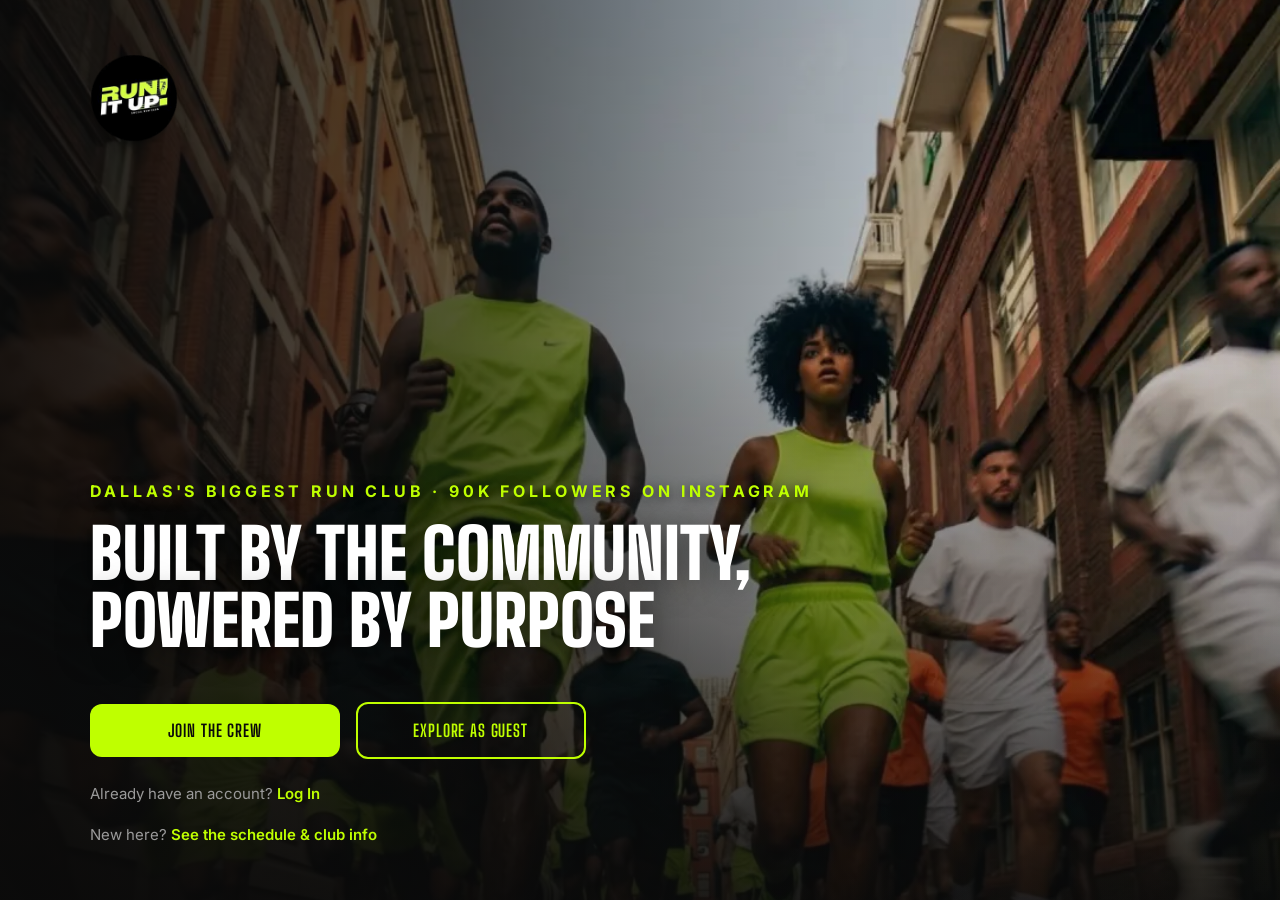
==== commit 1e98f276: "Fix audit findings: landscape support, tab-bar leak, sponsor content, a11y, perf - Landscape: dvh-ca" ====
--- a/index.html
+++ b/index.html
@@ -3,22 +3,23 @@
 <head>
   <meta charset="UTF-8">
   <style>html,body{background:#0A0A0A;}</style>
-  <meta name="viewport" content="width=device-width, initial-scale=1.0, viewport-fit=cover, user-scalable=no">
+  <meta name="viewport" content="width=device-width, initial-scale=1.0, viewport-fit=cover">
   <meta name="theme-color" content="#0A0A0A">
   <meta name="apple-mobile-web-app-capable" content="yes">
   <meta name="apple-mobile-web-app-status-bar-style" content="black-translucent">
   <meta name="description" content="Run It UP! Dallas — Built By the Community, Powered by Purpose">
   <meta property="og:title" content="Run It UP! Dallas">
-  <meta property="og:description" content="Run It UP! Dallas — Check in. Connect. Run together. The crew app for Dallas's biggest run club.">
+  <meta property="og:description" content="Run It UP! Dallas — Check in. Connect. Run together. The crew app for Dallas's biggest run club (90K followers on Instagram).">
   <meta property="og:image" content="https://taylormadecreative.github.io/runitup-app-site/assets/og-image.jpg">
   <meta property="og:url" content="https://taylormadecreative.github.io/runitup-app-site/">
   <title>Run It UP! | Dallas Run Club</title>
+  <link rel="preload" as="image" href="assets/photos/low-angle-urban.webp" fetchpriority="high">
   <link rel="manifest" href="manifest.json">
   <link rel="icon" href="assets/logo-192.png">
   <link rel="apple-touch-icon" href="assets/logo-192.png">
   <link rel="preconnect" href="https://fonts.googleapis.com">
   <link rel="preconnect" href="https://fonts.gstatic.com" crossorigin>
-  <link href="https://fonts.googleapis.com/css2?family=Big+Shoulders+Display:wght@600;700;800&family=Inter:wght@400;500;600;700&display=swap" rel="stylesheet">
+  <link href="https://fonts.googleapis.com/css2?family=Big+Shoulders+Display:wght@600;700;800;900&family=Inter:wght@400;500;600;700&display=swap" rel="stylesheet" crossorigin="anonymous">
   <link rel="stylesheet" href="css/variables.css">
   <link rel="stylesheet" href="css/base.css">
   <link rel="stylesheet" href="css/components.css">
@@ -91,7 +92,7 @@
         <svg class="tab-icon" viewBox="0 0 24 24"><path d="M19 3h-1V1h-2v2H8V1H6v2H5c-1.1 0-2 .9-2 2v14c0 1.1.9 2 2 2h14c1.1 0 2-.9 2-2V5c0-1.1-.9-2-2-2zm0 16H5V8h14v11z"/></svg>
         <span class="tab-label">Events</span>
       </button>
-      <button class="tab" data-screen="community" aria-label="Community">
+      <button class="tab" data-screen="community" aria-label="Chat">
         <svg class="tab-icon" viewBox="0 0 24 24"><path d="M20 2H4c-1.1 0-2 .9-2 2v18l4-4h14c1.1 0 2-.9 2-2V4c0-1.1-.9-2-2-2zm0 14H6l-2 2V4h16v12z"/></svg>
         <span class="tab-label">Chat</span>
         <span id="community-badge" class="badge hidden">0</span>
@@ -109,18 +110,18 @@
 
   <!-- Scripts -->
   <!-- Bundled locally (v2.110.2) so the app boots without a CDN round-trip -->
-  <script src="assets/vendor/supabase.min.js"></script>
-  <script src="js/supabase.js"></script>
-  <script src="js/auth.js"></script>
-  <script src="js/checkin.js"></script>
-  <script src="js/run-tracker.js"></script>
-  <script src="js/home.js"></script>
-  <script src="js/events.js"></script>
-  <script src="js/buddy.js"></script>
-  <script src="js/community.js"></script>
-  <script src="js/dms.js"></script>
-  <script src="js/stats.js"></script>
-  <script src="js/profile.js"></script>
-  <script src="js/app.js"></script>
+  <script src="assets/vendor/supabase.min.js" defer></script>
+  <script src="js/supabase.js" defer></script>
+  <script src="js/auth.js" defer></script>
+  <script src="js/checkin.js" defer></script>
+  <script src="js/run-tracker.js" defer></script>
+  <script src="js/home.js" defer></script>
+  <script src="js/events.js" defer></script>
+  <script src="js/buddy.js" defer></script>
+  <script src="js/community.js" defer></script>
+  <script src="js/dms.js" defer></script>
+  <script src="js/stats.js" defer></script>
+  <script src="js/profile.js" defer></script>
+  <script src="js/app.js" defer></script>
 </body>
 </html>
--- a/css/base.css
+++ b/css/base.css
@@ -75,5 +75,19 @@
   to { opacity: 1; }
 }
 
+/* Keyboard focus that actually shows — at every width, not just desktop */
+:focus-visible { outline: 2px solid var(--color-primary); outline-offset: 3px; border-radius: 4px; }
+
+/* Screen-reader-only text */
+.sr-only {
+  position: absolute;
+  width: 1px; height: 1px;
+  padding: 0; margin: -1px;
+  overflow: hidden;
+  clip: rect(0, 0, 0, 0);
+  white-space: nowrap;
+  border: 0;
+}
+
 /* Scrollbar styling */
 .screen::-webkit-scrollbar { width: 0; }
--- a/css/components.css
+++ b/css/components.css
@@ -125,6 +125,10 @@
 
 .tab.active .tab-icon { fill: var(--color-primary); }
 .tab.active .tab-label { color: var(--color-primary); }
+
+/* Desktop sidebar next-run card (injected on web by app.js) is styled only
+   inside desktop.css's ≥940px block — keep it out of the phone tab bar. */
+#sidebar-nextrun { display: none; }
 
 /* ===== BADGES (notification dots) ===== */
 .badge {
@@ -163,7 +167,23 @@
 }
 
 .btn-primary:active { transform: scale(0.98); opacity: 0.9; }
-.btn-primary:disabled { opacity: 0.4; cursor: not-allowed; transform: none; }
+/* Disabled = solid surface + readable white text (dimmed neon fails contrast
+   over photos), so the "opens later" label stays legible. */
+.btn-primary:disabled {
+  background: var(--color-surface);
+  color: rgba(255, 255, 255, 0.75);
+  border: 1px solid var(--color-surface-hover);
+  cursor: not-allowed;
+  transform: none;
+}
+
+/* "✓ Checked In" is disabled too, but it's a SUCCESS state — green with
+   dark text, never the gray "opens later" look. */
+.btn-primary.checked:disabled {
+  background: var(--color-success);
+  color: var(--color-bg);
+  border: none;
+}
 
 .btn-secondary {
   display: flex;
--- a/css/auth.css
+++ b/css/auth.css
@@ -540,3 +540,28 @@
   color: var(--color-text-muted);
   margin: 0;
 }
+
+/* ===== PHONE LANDSCAPE (short viewports below the desktop breakpoint) =====
+   A standard iPhone turned sideways is ~390-430px tall — compress the splash
+   so the logo, tagline, and both CTAs all fit on the first screen. */
+@media (max-width: 939px) and (max-height: 560px) {
+  .splash-logo { width: 76px; height: 76px; margin-bottom: var(--space-sm); }
+  .splash-hero-overlay {
+    gap: var(--space-xs);
+    padding: var(--space-md);
+    padding-top: calc(var(--space-md) + env(safe-area-inset-top));
+    padding-bottom: calc(var(--space-md) + env(safe-area-inset-bottom));
+  }
+  .splash-hero-overlay .splash-logo { margin-top: 0; }
+  .splash-tagline { margin-bottom: var(--space-xs); }
+  .splash-buttons {
+    flex-flow: row wrap;
+    max-width: 620px;
+    column-gap: var(--space-md);
+    row-gap: var(--space-xs);
+    justify-content: center;
+  }
+  .splash-buttons .btn-primary,
+  .splash-buttons .btn-secondary { flex: 1 1 240px; margin-top: 0 !important; }
+  .splash-buttons .splash-login-link { flex-basis: 100%; margin-top: 2px; }
+}
--- a/css/home.css
+++ b/css/home.css
@@ -328,7 +328,7 @@
 
 .rt-hint {
   font-size: 0.75rem;
-  color: rgba(255,255,255,0.4);
+  color: rgba(255,255,255,0.62);
   text-align: center;
   margin: 0;
 }
@@ -454,7 +454,10 @@
   margin-right: calc(var(--space-md) * -1);
   margin-top: calc(var(--space-md) * -1);
   margin-bottom: var(--space-md);
+  /* Height-aware: full 360px on tall portrait screens, capped to ~62% of a
+     short landscape viewport so the check-in row stays on screen one. */
   min-height: 360px;
+  min-height: min(360px, 62dvh);
   background-size: cover;
   background-position: center;
   position: relative;
@@ -473,6 +476,51 @@
   gap: 4px;
 }
 
+/* ===== NEXT RUN TICKER BANNER ===== */
+.next-run-ticker {
+  position: absolute;
+  top: 0;
+  left: 0;
+  right: 0;
+  z-index: 2;
+  background: var(--color-primary);
+  overflow: hidden;
+  white-space: nowrap;
+  padding: 8px 0;
+}
+
+.next-run-ticker-track {
+  display: inline-block;
+  white-space: nowrap;
+  animation: tickerScroll 36s linear infinite;
+  will-change: transform;
+}
+
+/* Tap/Enter toggles this class — WCAG 2.2.2 pause control */
+.next-run-ticker { cursor: pointer; }
+.next-run-ticker.paused .next-run-ticker-track { animation-play-state: paused; }
+/* Inset ring — the hero clips an outset outline */
+.next-run-ticker:focus-visible { outline: 2px solid var(--color-bg); outline-offset: -3px; }
+
+.next-run-ticker-item {
+  display: inline-block;
+  font-family: var(--font-display);
+  font-size: 0.9375rem;
+  font-weight: 800;
+  text-transform: uppercase;
+  letter-spacing: 0.06em;
+  color: #0a0a0a;
+}
+
+@keyframes tickerScroll {
+  from { transform: translateX(0); }
+  to   { transform: translateX(-50%); }
+}
+
+@media (prefers-reduced-motion: reduce) {
+  .next-run-ticker-track { animation: none; }
+}
+
 .next-run-label {
   font-size: 0.75rem;
   font-weight: 600;
@@ -596,6 +644,9 @@
 .btn-checkin.checked {
   background: var(--color-success);
   pointer-events: none;
+  /* Success state must not inherit the gray disabled restyle */
+  color: var(--color-bg);
+  border: none;
 }
 
 /* ===== QUICK STATS ROW ===== */
@@ -1371,3 +1422,13 @@
     0 8px 60px rgba(191, 255, 0, 0.45),
     0 0 0 1px rgba(191, 255, 0, 0.25);
 }
+
+/* ===== PHONE LANDSCAPE (short viewports below the desktop breakpoint) ===== */
+@media (max-width: 939px) and (max-height: 560px) {
+  .home-hero-overlay { padding: var(--space-md); }
+  .countdown { margin-bottom: var(--space-xs); }
+  .countdown-value { font-size: 1.5rem; }
+  /* 9:16 share card: derive width from the available height so the whole
+     card + actions are visible without scrolling */
+  .checkin-card-modal { max-width: min(340px, calc((100dvh - 130px) * 9 / 16)); }
+}
--- a/css/community.css
+++ b/css/community.css
@@ -367,7 +367,7 @@
 
 .message-hidden {
   font-size: 0.75rem;
-  color: rgba(255,255,255,0.35);
+  color: rgba(255,255,255,0.62);
   padding: var(--space-xs) var(--space-md);
   font-style: italic;
 }
@@ -466,6 +466,12 @@
 
 .chat-input::placeholder { color: var(--color-text-muted); }
 
+/* outline:none above kills the global focus ring — replace it at all widths */
+.chat-input:focus-visible {
+  outline: none;
+  box-shadow: 0 0 0 2px var(--color-primary);
+}
+
 .chat-send-btn {
   width: 44px;
   height: 44px;
--- a/css/stats.css
+++ b/css/stats.css
@@ -196,7 +196,7 @@
 .badge-detail-icon.locked ~ .badge-detail-name { color: rgba(255,255,255,0.6); }
 .badge-item.locked .badge-detail-status,
 .badge-detail-overlay:has(.badge-detail-icon.locked) .badge-detail-status {
-  color: rgba(255,255,255,0.4);
+  color: rgba(255,255,255,0.62);
 }
 .badge-detail-desc {
   font-size: 0.9rem;
@@ -206,7 +206,7 @@
 }
 .badge-detail-date {
   font-size: 0.75rem;
-  color: rgba(255,255,255,0.4);
+  color: rgba(255,255,255,0.62);
   letter-spacing: 0.05em;
   text-transform: uppercase;
   margin-bottom: var(--space-md);
--- a/css/desktop.css
+++ b/css/desktop.css
@@ -83,6 +83,7 @@
 
   /* ---- Sidebar footer: live next-run card (injected on web by app.js) ---- */
   #sidebar-nextrun {
+    display: block;
     margin-top: auto;
     padding: 16px;
     border: 1px solid rgba(191, 255, 0, 0.25);
@@ -191,8 +192,6 @@
   }
   ::-webkit-scrollbar-thumb:hover { background: #3A3A3A; }
 
-  /* ---- Keyboard focus that actually shows ---- */
-  :focus-visible { outline: 2px solid var(--color-primary); outline-offset: 3px; border-radius: 4px; }
 }
 
 /* ===== WEB-ONLY: no GPS run tracking in the browser =====
@@ -204,3 +203,13 @@
 }
 /* Check In then takes the full hero action row */
 html.web .hero-action-row .hero-action-primary { flex: 1; }
+
+/* ===== SHORT DESKTOP VIEWPORTS (e.g. iPhone Pro Max landscape, 956x440) =====
+   The desktop layout is the right base here — just compress the chrome. */
+@media (min-width: 940px) and (max-height: 600px) {
+  #tab-bar { padding-bottom: 12px; }
+  #tab-bar::before { height: 56px; margin-bottom: 8px; }
+  #tab-bar .tab { padding: 8px 16px; }
+  #sidebar-nextrun { padding: 10px 12px; }
+  #sidebar-nextrun .snr-run { font-size: 0.875rem; }
+}
--- a/css/desktop-home.css
+++ b/css/desktop-home.css
@@ -50,7 +50,13 @@
     width: 100%;
     margin: 0;
     height: auto;
+    /* Height-aware: 540px on real desktops, compressed on short landscape
+       viewports (Pro Max landscape = 956x440 lands in this desktop tier).
+       NOTE: keep a deterministic min-height — the grid row sizes to it
+       (Chrome quirk, see repo history); the short-height overrides below
+       shrink hero content so it still fits the capped height. */
     min-height: 540px;
+    min-height: min(540px, 82dvh);
     display: flex;
     flex-direction: column;
     overflow: hidden;
@@ -387,3 +393,11 @@
   }
   #screen-home .upcoming-event-meta { font-size: 0.875rem; }
 }
+
+/* ===== SHORT DESKTOP VIEWPORTS: compress the hero so its content fits the
+   82dvh-capped height (Pro Max landscape = 956x440) ===== */
+@media (min-width: 940px) and (max-height: 600px) {
+  #screen-home .home-hero-overlay { padding: 18px 24px; }
+  #screen-home .countdown { gap: 20px; margin-bottom: var(--space-xs); }
+  #screen-home .countdown-value { font-size: 1.6rem; }
+}
--- a/css/desktop-auth.css
+++ b/css/desktop-auth.css
@@ -150,7 +150,7 @@
         rgba(10, 10, 10, 0.92) 0%,
         rgba(10, 10, 10, 0.3) 42%,
         rgba(10, 10, 10, 0.35) 100%),
-      url('../assets/photos/pack-street.jpg') center 30% / cover no-repeat;
+      url('../assets/photos/pack-street.webp') center 30% / cover no-repeat;
   }
   #screen-signup.active::before {
     background:
@@ -162,7 +162,7 @@
         rgba(10, 10, 10, 0.92) 0%,
         rgba(10, 10, 10, 0.3) 42%,
         rgba(10, 10, 10, 0.35) 100%),
-      url('../assets/photos/hero.jpg') center 30% / cover no-repeat;
+      url('../assets/photos/hero.webp') center 30% / cover no-repeat;
   }
 
   /* Big display quote over the photo, bottom-left */
